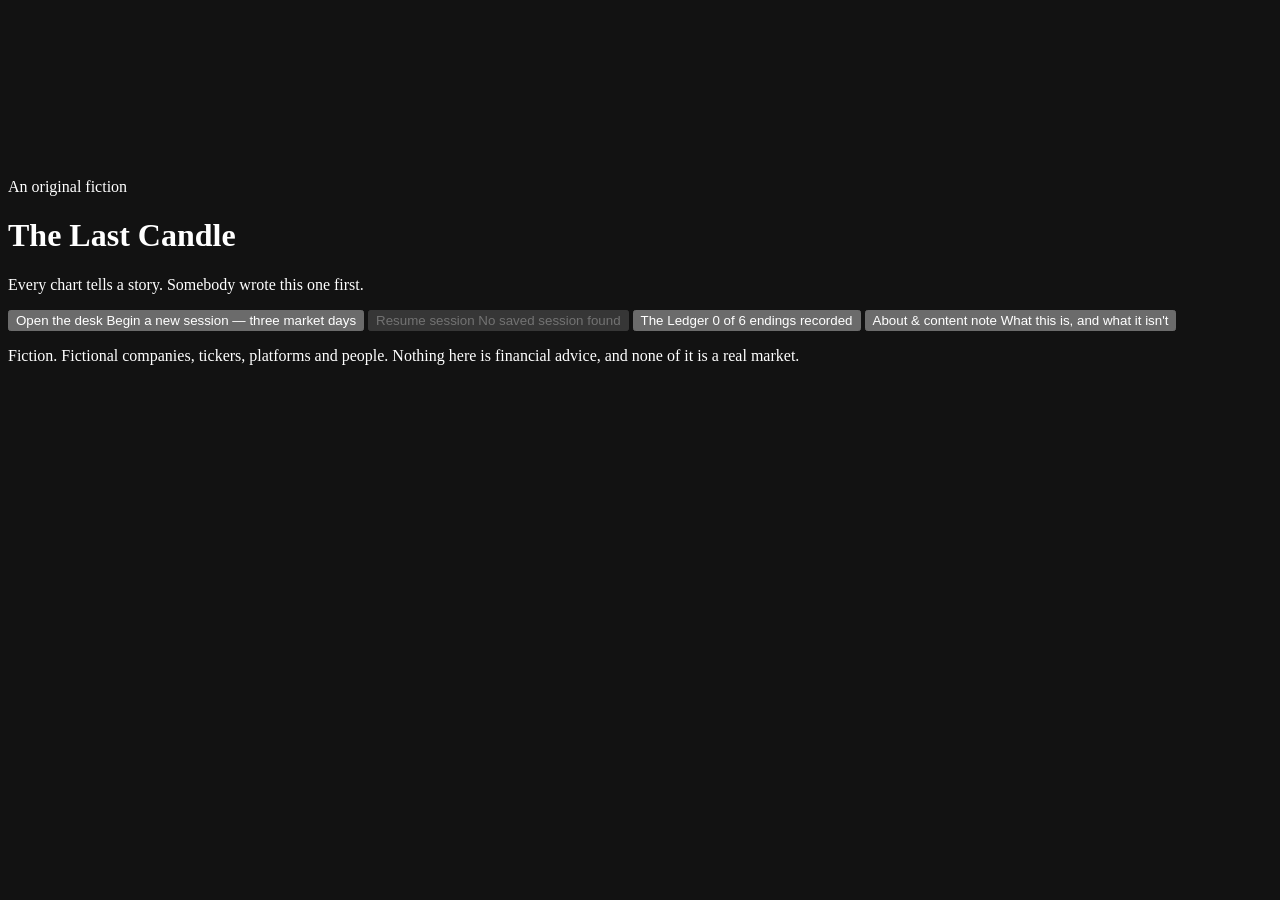
==== index.html @ 8827f348 "Add files via upload" ====
<!DOCTYPE html>
<html lang="en">
<head>
<meta charset="utf-8" />
<meta name="viewport" content="width=device-width, initial-scale=1, viewport-fit=cover" />
<title>The Last Candle — a trading-floor thriller</title>
<meta name="description" content="The Last Candle: a narrative thriller about a retail trader who finds the seams in a coordinated pump. Fiction. Not financial advice." />
<meta name="color-scheme" content="dark" />
<link rel="icon" href="data:image/svg+xml,%3Csvg xmlns='http://www.w3.org/2000/svg' viewBox='0 0 32 32'%3E%3Crect width='32' height='32' rx='7' fill='%230a0e15'/%3E%3Crect x='14' y='6' width='4' height='20' rx='1.5' fill='%23f0a24a'/%3E%3Crect x='11' y='11' width='10' height='10' rx='2' fill='%23ffce8a'/%3E%3C/svg%3E" />
<link rel="preconnect" href="https://fonts.googleapis.com" />
<link rel="preconnect" href="https://fonts.gstatic.com" crossorigin />
<link href="https://fonts.googleapis.com/css2?family=Inter:wght@300;400;500;600;700&family=Instrument+Serif:ital@0;1&family=JetBrains+Mono:wght@400;500;700&display=swap" rel="stylesheet" />
<link rel="stylesheet" href="styles/theme.css" />
<link rel="stylesheet" href="styles/layout.css" />
<link rel="stylesheet" href="styles/components.css" />
<link rel="stylesheet" href="styles/scenes.css" />
</head>
<body>

<canvas id="rain" aria-hidden="true"></canvas>
<div id="cityglow" aria-hidden="true"></div>
<div id="vignette" aria-hidden="true"></div>

<!-- ============================ TITLE ============================ -->
<main id="title-screen" class="screen screen--title is-active">
  <div class="title-inner">
    <p class="title-kicker">An original fiction</p>
    <h1 class="title-logo"><span class="title-logo__the">The</span> Last Candle</h1>
    <p class="title-tag">Every chart tells a story. Somebody wrote this one first.</p>

    <nav class="title-menu" aria-label="Main menu">
      <button class="tbtn tbtn--primary" data-menu="new">
        <span class="tbtn__label">Open the desk</span>
        <span class="tbtn__sub">Begin a new session — three market days</span>
      </button>
      <button class="tbtn" data-menu="continue" disabled>
        <span class="tbtn__label">Resume session</span>
        <span class="tbtn__sub" id="continue-sub">No saved session found</span>
      </button>
      <button class="tbtn" data-menu="endings">
        <span class="tbtn__label">The Ledger</span>
        <span class="tbtn__sub"><span id="endings-count">0</span> of 6 endings recorded</span>
      </button>
      <button class="tbtn" data-menu="about">
        <span class="tbtn__label">About &amp; content note</span>
        <span class="tbtn__sub">What this is, and what it isn't</span>
      </button>
    </nav>

    <p class="title-note">Fiction. Fictional companies, tickers, platforms and people.
      Nothing here is financial advice, and none of it is a real market.</p>
  </div>
</main>

<!-- ============================ GAME ============================ -->
<div id="game-screen" class="screen screen--game" hidden>

  <header class="topbar">
    <button class="iconbtn" id="btn-menu" title="Session menu" aria-label="Session menu">
      <svg viewBox="0 0 24 24" aria-hidden="true"><path d="M4 7h16M4 12h16M4 17h16"/></svg>
    </button>
    <div class="topbar__id">
      <span class="brand">THE LAST CANDLE</span>
      <span class="handle" id="hud-handle">@nightdesk</span>
    </div>

    <div class="clockrail" id="clockrail" aria-label="Market day progress"></div>

    <div class="topbar__right">
      <div class="tapechip" id="tapechip">
        <span class="tapechip__sym">HALX</span>
        <span class="tapechip__px" id="tapechip-px">—</span>
        <span class="tapechip__chg" id="tapechip-chg">—</span>
      </div>
      <button class="iconbtn" id="btn-audio" title="Ambience" aria-label="Toggle ambience" aria-pressed="false">
        <svg viewBox="0 0 24 24" aria-hidden="true"><path d="M4 9v6h4l5 4V5L8 9H4z"/><path d="M17 9c1 1 1 5 0 6" class="wave"/></svg>
      </button>
    </div>
  </header>

  <div class="deck">

    <!-- LEFT: status -->
    <aside class="rail rail--left" id="rail-left">
      <section class="panel panel--acct">
        <h2 class="panel__title">Account</h2>
        <div class="acct">
          <div class="acct__equity">
            <span class="acct__label">Equity</span>
            <span class="acct__value" id="hud-capital">$0</span>
            <span class="acct__delta" id="hud-capital-delta"></span>
          </div>
          <div class="acct__pos" id="hud-position">Flat — no open risk</div>
        </div>
        <div class="meters" id="hud-meters"></div>
      </section>

      <section class="panel panel--people">
        <h2 class="panel__title">The room around you</h2>
        <ul class="people" id="hud-people"></ul>
      </section>

      <section class="panel panel--focus">
        <h2 class="panel__title">Focus</h2>
        <div class="focus" id="hud-focus"></div>
        <p class="focus__hint">Attention is finite. Every look costs one.</p>
      </section>
    </aside>

    <!-- CENTER: scene -->
    <main class="stage" id="stage">
      <div class="stage__scroll" id="stage-scroll">
        <div class="slug" id="scene-slug"></div>
        <article class="prose" id="scene-prose" aria-live="polite"></article>
        <div class="choices" id="scene-choices" role="group" aria-label="Choices"></div>
      </div>
      <div class="stage__fade" aria-hidden="true"></div>
    </main>

    <!-- RIGHT: instruments -->
    <aside class="rail rail--right" id="rail-right">
      <div class="tabs" role="tablist" aria-label="Desk instruments">
        <button class="tab is-active" role="tab" data-tab="tape" aria-selected="true">Tape</button>
        <button class="tab" role="tab" data-tab="room" aria-selected="false">Room<span class="tab__dot" id="room-dot" hidden></span></button>
        <button class="tab" role="tab" data-tab="board" aria-selected="false">Board<span class="tab__dot" id="board-dot" hidden></span></button>
      </div>

      <section class="panel panel--tape tabpane is-active" id="pane-tape" role="tabpanel">
        <div class="tapehead">
          <div>
            <div class="tapehead__sym">HALX <span>Halcyon Exogrid Inc.</span></div>
            <div class="tapehead__meta" id="tape-meta">float 4.1M · sim feed</div>
          </div>
          <div class="tapehead__px">
            <div class="tapehead__last" id="tape-last">—</div>
            <div class="tapehead__chg" id="tape-chg">—</div>
          </div>
        </div>
        <canvas id="chart" height="240"></canvas>
        <div class="tapefoot" id="tape-foot"></div>
      </section>

      <section class="panel panel--room tabpane" id="pane-room" role="tabpanel" hidden>
        <div class="roomhead">
          <span class="roomhead__name">#the-candle-room</span>
          <span class="roomhead__count" id="room-count">— online</span>
        </div>
        <div class="chatlog" id="chatlog"></div>
      </section>

      <section class="panel panel--board tabpane" id="pane-board" role="tabpanel" hidden>
        <div class="boardhead">
          <span>Evidence board</span>
          <span class="boardhead__stat" id="board-stat">0 verified</span>
        </div>
        <div class="boardwrap">
          <svg class="boardlines" id="boardlines" aria-hidden="true"></svg>
          <div class="board" id="board"></div>
        </div>
      </section>
    </aside>
  </div>

  <div class="toasts" id="toasts" aria-live="polite"></div>
</div>

<!-- ============================ ENDING ============================ -->
<div id="ending-screen" class="screen screen--ending" hidden>
  <div class="ending" id="ending-body"></div>
</div>

<!-- ============================ OVERLAY ============================ -->
<div id="overlay" class="overlay" hidden>
  <div class="overlay__sheet" role="dialog" aria-modal="true" aria-labelledby="overlay-title">
    <button class="overlay__close" id="overlay-close" aria-label="Close">&times;</button>
    <h2 id="overlay-title"></h2>
    <div id="overlay-body"></div>
  </div>
</div>

<script src="src/util.js"></script>
<script src="src/audio.js"></script>
<script src="src/rain.js"></script>
<script src="src/characters.js"></script>
<script src="src/evidence.js"></script>
<script src="src/state.js"></script>
<script src="src/chart.js"></script>
<script src="src/room.js"></script>
<script src="src/board.js"></script>
<script src="src/story-day1.js"></script>
<script src="src/story-day2.js"></script>
<script src="src/story-day3.js"></script>
<script src="src/endings.js"></script>
<script src="src/story.js"></script>
<script src="src/ui.js"></script>
<script src="src/game.js"></script>
</body>
</html>
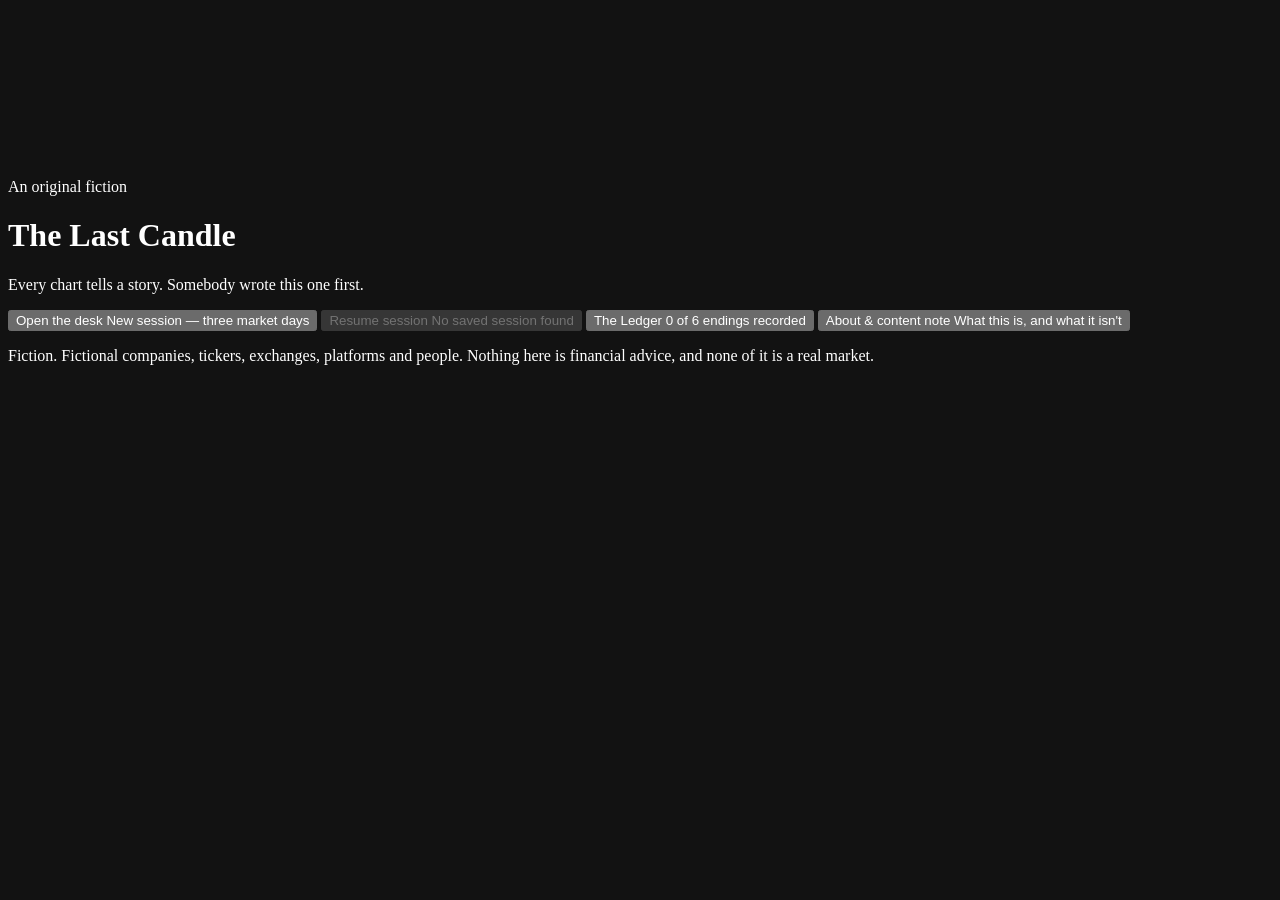
==== commit 795eeeb8: "index.html" ====
--- a/index.html
+++ b/index.html
@@ -3,8 +3,8 @@
 <head>
 <meta charset="utf-8" />
 <meta name="viewport" content="width=device-width, initial-scale=1, viewport-fit=cover" />
-<title>The Last Candle — a trading-floor thriller</title>
-<meta name="description" content="The Last Candle: a narrative thriller about a retail trader who finds the seams in a coordinated pump. Fiction. Not financial advice." />
+<title>The Last Candle</title>
+<meta name="description" content="A narrative thriller about a retail trader who finds the seams in a coordinated pump. Fiction. Not financial advice." />
 <meta name="color-scheme" content="dark" />
 <link rel="icon" href="data:image/svg+xml,%3Csvg xmlns='http://www.w3.org/2000/svg' viewBox='0 0 32 32'%3E%3Crect width='32' height='32' rx='7' fill='%230a0e15'/%3E%3Crect x='14' y='6' width='4' height='20' rx='1.5' fill='%23f0a24a'/%3E%3Crect x='11' y='11' width='10' height='10' rx='2' fill='%23ffce8a'/%3E%3C/svg%3E" />
 <link rel="preconnect" href="https://fonts.googleapis.com" />
@@ -21,17 +21,15 @@
 <div id="cityglow" aria-hidden="true"></div>
 <div id="vignette" aria-hidden="true"></div>
 
-<!-- ============================ TITLE ============================ -->
 <main id="title-screen" class="screen screen--title is-active">
   <div class="title-inner">
     <p class="title-kicker">An original fiction</p>
     <h1 class="title-logo"><span class="title-logo__the">The</span> Last Candle</h1>
     <p class="title-tag">Every chart tells a story. Somebody wrote this one first.</p>
-
     <nav class="title-menu" aria-label="Main menu">
       <button class="tbtn tbtn--primary" data-menu="new">
         <span class="tbtn__label">Open the desk</span>
-        <span class="tbtn__sub">Begin a new session — three market days</span>
+        <span class="tbtn__sub">New session — three market days</span>
       </button>
       <button class="tbtn" data-menu="continue" disabled>
         <span class="tbtn__label">Resume session</span>
@@ -46,32 +44,36 @@
         <span class="tbtn__sub">What this is, and what it isn't</span>
       </button>
     </nav>
-
-    <p class="title-note">Fiction. Fictional companies, tickers, platforms and people.
+    <p class="title-note">Fiction. Fictional companies, tickers, exchanges, platforms and people.
       Nothing here is financial advice, and none of it is a real market.</p>
   </div>
 </main>
 
-<!-- ============================ GAME ============================ -->
 <div id="game-screen" class="screen screen--game" hidden>
-
   <header class="topbar">
-    <button class="iconbtn" id="btn-menu" title="Session menu" aria-label="Session menu">
+    <button class="iconbtn" id="btn-menu" title="Status" aria-label="Show status panel">
       <svg viewBox="0 0 24 24" aria-hidden="true"><path d="M4 7h16M4 12h16M4 17h16"/></svg>
     </button>
     <div class="topbar__id">
       <span class="brand">THE LAST CANDLE</span>
-      <span class="handle" id="hud-handle">@nightdesk</span>
+      <span class="handle">@nightdesk</span>
     </div>
-
     <div class="clockrail" id="clockrail" aria-label="Market day progress"></div>
-
     <div class="topbar__right">
-      <div class="tapechip" id="tapechip">
-        <span class="tapechip__sym">HALX</span>
+      <div class="tapechip">
+        <span class="tapechip__sym">MB:HALX</span>
         <span class="tapechip__px" id="tapechip-px">—</span>
         <span class="tapechip__chg" id="tapechip-chg">—</span>
       </div>
+      <button class="iconbtn" id="btn-inv" title="Inventory (I)" aria-label="Inventory">
+        <svg viewBox="0 0 24 24" aria-hidden="true"><path d="M4 7h16v13H4zM8 7V4h8v3"/></svg>
+      </button>
+      <button class="iconbtn" id="btn-journal" title="The file (J)" aria-label="Journal">
+        <svg viewBox="0 0 24 24" aria-hidden="true"><path d="M5 4h11l3 3v13H5zM9 9h6M9 13h6M9 17h4"/></svg>
+      </button>
+      <button class="iconbtn" id="btn-settings" title="Settings" aria-label="Settings">
+        <svg viewBox="0 0 24 24" aria-hidden="true"><circle cx="12" cy="12" r="3.2"/><path d="M12 3v2.2M12 18.8V21M3 12h2.2M18.8 12H21M5.6 5.6l1.6 1.6M16.8 16.8l1.6 1.6M18.4 5.6l-1.6 1.6M7.2 16.8l-1.6 1.6"/></svg>
+      </button>
       <button class="iconbtn" id="btn-audio" title="Ambience" aria-label="Toggle ambience" aria-pressed="false">
         <svg viewBox="0 0 24 24" aria-hidden="true"><path d="M4 9v6h4l5 4V5L8 9H4z"/><path d="M17 9c1 1 1 5 0 6" class="wave"/></svg>
       </button>
@@ -79,8 +81,6 @@
   </header>
 
   <div class="deck">
-
-    <!-- LEFT: status -->
     <aside class="rail rail--left" id="rail-left">
       <section class="panel panel--acct">
         <h2 class="panel__title">Account</h2>
@@ -95,19 +95,25 @@
         <div class="meters" id="hud-meters"></div>
       </section>
 
-      <section class="panel panel--people">
+      <section class="panel">
+        <h2 class="panel__title">Objective</h2>
+        <p class="objective" id="hud-objective"></p>
+        <h2 class="panel__title" style="margin-top:14px">Focus</h2>
+        <div class="focus" id="hud-focus"></div>
+        <p class="focus__hint">Attention is finite. Every look costs one, and it does not carry over.</p>
+      </section>
+
+      <section class="panel">
+        <h2 class="panel__title">Where you are</h2>
+        <div class="locmap" id="locmap"></div>
+      </section>
+
+      <section class="panel">
         <h2 class="panel__title">The room around you</h2>
         <ul class="people" id="hud-people"></ul>
       </section>
-
-      <section class="panel panel--focus">
-        <h2 class="panel__title">Focus</h2>
-        <div class="focus" id="hud-focus"></div>
-        <p class="focus__hint">Attention is finite. Every look costs one.</p>
-      </section>
     </aside>
 
-    <!-- CENTER: scene -->
     <main class="stage" id="stage">
       <div class="stage__scroll" id="stage-scroll">
         <div class="slug" id="scene-slug"></div>
@@ -117,7 +123,6 @@
       <div class="stage__fade" aria-hidden="true"></div>
     </main>
 
-    <!-- RIGHT: instruments -->
     <aside class="rail rail--right" id="rail-right">
       <div class="tabs" role="tablist" aria-label="Desk instruments">
         <button class="tab is-active" role="tab" data-tab="tape" aria-selected="true">Tape</button>
@@ -128,15 +133,15 @@
       <section class="panel panel--tape tabpane is-active" id="pane-tape" role="tabpanel">
         <div class="tapehead">
           <div>
-            <div class="tapehead__sym">HALX <span>Halcyon Exogrid Inc.</span></div>
-            <div class="tapehead__meta" id="tape-meta">float 4.1M · sim feed</div>
+            <div class="tapehead__sym">MB:HALX <span>Halcyon Exogrid Inc.</span></div>
+            <div class="tapehead__meta">Meridian Board · float 4.1M · simulated</div>
           </div>
           <div class="tapehead__px">
             <div class="tapehead__last" id="tape-last">—</div>
             <div class="tapehead__chg" id="tape-chg">—</div>
           </div>
         </div>
-        <canvas id="chart" height="240"></canvas>
+        <canvas id="chart" height="232"></canvas>
         <div class="tapefoot" id="tape-foot"></div>
       </section>
 
@@ -164,12 +169,10 @@
   <div class="toasts" id="toasts" aria-live="polite"></div>
 </div>
 
-<!-- ============================ ENDING ============================ -->
 <div id="ending-screen" class="screen screen--ending" hidden>
   <div class="ending" id="ending-body"></div>
 </div>
 
-<!-- ============================ OVERLAY ============================ -->
 <div id="overlay" class="overlay" hidden>
   <div class="overlay__sheet" role="dialog" aria-modal="true" aria-labelledby="overlay-title">
     <button class="overlay__close" id="overlay-close" aria-label="Close">&times;</button>
@@ -178,21 +181,27 @@
   </div>
 </div>
 
-<script src="src/util.js"></script>
-<script src="src/audio.js"></script>
-<script src="src/rain.js"></script>
-<script src="src/characters.js"></script>
-<script src="src/evidence.js"></script>
-<script src="src/state.js"></script>
-<script src="src/chart.js"></script>
-<script src="src/room.js"></script>
-<script src="src/board.js"></script>
-<script src="src/story-day1.js"></script>
-<script src="src/story-day2.js"></script>
-<script src="src/story-day3.js"></script>
-<script src="src/endings.js"></script>
-<script src="src/story.js"></script>
-<script src="src/ui.js"></script>
+<script src="src/engine/util.js"></script>
+<script src="src/data/cast.js"></script>
+<script src="src/data/evidence.js"></script>
+<script src="src/data/items.js"></script>
+<script src="src/data/locations.js"></script>
+<script src="src/engine/state.js"></script>
+<script src="src/data/tape.js"></script>
+<script src="src/engine/rules.js"></script>
+<script src="src/data/roomfeed.js"></script>
+<script src="src/data/story-day1.js"></script>
+<script src="src/data/story-verify.js"></script>
+<script src="src/data/story-day2.js"></script>
+<script src="src/data/story-day3.js"></script>
+<script src="src/data/endings.js"></script>
+<script src="src/ui/audio.js"></script>
+<script src="src/ui/rain.js"></script>
+<script src="src/ui/chart.js"></script>
+<script src="src/ui/room.js"></script>
+<script src="src/ui/board.js"></script>
+<script src="src/ui/ui.js"></script>
+<script src="src/ui/panels.js"></script>
 <script src="src/game.js"></script>
 </body>
 </html>
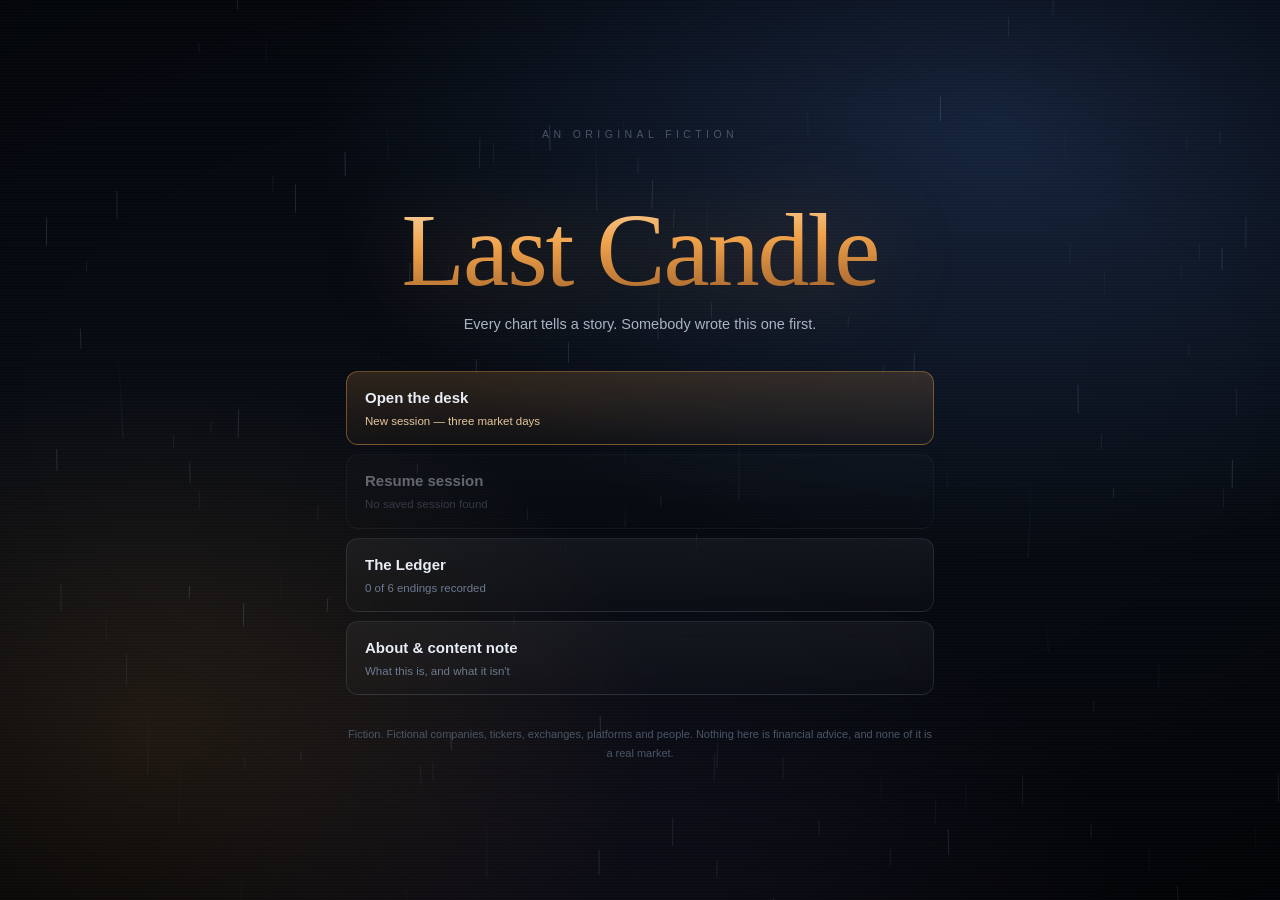
==== commit c8bea338: "dist" ====
--- a/index.html
+++ b/index.html
@@ -10,13 +10,679 @@
 <link rel="preconnect" href="https://fonts.googleapis.com" />
 <link rel="preconnect" href="https://fonts.gstatic.com" crossorigin />
 <link href="https://fonts.googleapis.com/css2?family=Inter:wght@300;400;500;600;700&family=Instrument+Serif:ital@0;1&family=JetBrains+Mono:wght@400;500;700&display=swap" rel="stylesheet" />
-<link rel="stylesheet" href="styles/theme.css" />
-<link rel="stylesheet" href="styles/layout.css" />
-<link rel="stylesheet" href="styles/components.css" />
-<link rel="stylesheet" href="styles/scenes.css" />
+<style>
+/* styles/theme.css */
+/* ============================================================
+   THE LAST CANDLE — theme tokens, reset, atmosphere
+   ============================================================ */
+
+:root{
+  /* surfaces: a room lit only by monitors */
+  --ink-000:#04060a;
+  --ink-050:#070b12;
+  --ink-100:#0b1119;
+  --ink-200:#101822;
+  --ink-300:#16202c;
+  --line:rgba(150,180,220,.14);
+  --line-soft:rgba(150,180,220,.08);
+
+  /* type */
+  --text:#e7ecf5;
+  --text-2:#a8b4c7;
+  --text-3:#6c7a90;
+  --text-4:#4a5666;
+
+  /* signal */
+  --ember:#f0a24a;         /* the candle */
+  --ember-hot:#ffce8a;
+  --bid:#3ddc97;
+  --ask:#ff5a6a;
+  --data:#6fd3ff;
+  --violet:#a98bff;
+  --warn:#ffd166;
+
+  --glass:rgba(255,255,255,.035);
+  --glass-2:rgba(255,255,255,.055);
+  --shadow-lg:0 30px 80px -30px rgba(0,0,0,.9), 0 2px 0 rgba(255,255,255,.03) inset;
+  --shadow-sm:0 10px 30px -18px rgba(0,0,0,.9);
+
+  --r-sm:8px; --r-md:12px; --r-lg:18px; --r-xl:26px;
+
+  --sans:"Inter",-apple-system,BlinkMacSystemFont,"Segoe UI",Roboto,Helvetica,Arial,sans-serif;
+  --serif:"Instrument Serif",Georgia,"Times New Roman",serif;
+  --mono:"JetBrains Mono",ui-monospace,SFMono-Regular,Menlo,Consolas,monospace;
+
+  --rail-l:300px;
+  --rail-r:376px;
+  --top-h:56px;
+}
+
+*,*::before,*::after{box-sizing:border-box}
+html,body{height:100%}
+body{
+  margin:0;
+  /* the ground is painted on the body itself so the page never borrows the host's */
+  background:
+    radial-gradient(1100px 700px at 78% 14%, rgba(58,96,160,.22), transparent 62%),
+    radial-gradient(760px 560px at 12% 82%, rgba(240,162,74,.10), transparent 66%),
+    var(--ink-000);
+  color:var(--text);
+  font-family:var(--sans);
+  font-size:15px;
+  line-height:1.6;
+  -webkit-font-smoothing:antialiased;
+  text-rendering:optimizeLegibility;
+  overflow:hidden;
+}
+h1,h2,h3,h4{margin:0;font-weight:600;letter-spacing:-.01em}
+p{margin:0 0 1em}
+button{font:inherit;color:inherit;background:none;border:0;cursor:pointer}
+ul{margin:0;padding:0;list-style:none}
+svg{fill:none;stroke:currentColor;stroke-width:1.7;stroke-linecap:round;stroke-linejoin:round}
+::selection{background:rgba(240,162,74,.3)}
+
+/* --- ambience layers ------------------------------------------------ */
+#rain{position:fixed;inset:0;width:100%;height:100%;z-index:0;opacity:.55;pointer-events:none}
+#cityglow{
+  position:fixed;inset:0;z-index:-1;pointer-events:none;
+  background:
+    radial-gradient(1100px 700px at 78% 14%, rgba(58,96,160,.30), transparent 62%),
+    radial-gradient(760px 560px at 12% 82%, rgba(240,162,74,.13), transparent 66%),
+    radial-gradient(900px 900px at 50% 120%, rgba(169,139,255,.10), transparent 60%),
+    linear-gradient(180deg,#05080e 0%, #070b12 45%, #04060a 100%);
+}
+#vignette{
+  position:fixed;inset:0;z-index:1;pointer-events:none;
+  background:
+    radial-gradient(120% 90% at 50% 45%, transparent 40%, rgba(0,0,0,.62) 100%),
+    repeating-linear-gradient(0deg, rgba(255,255,255,.014) 0 1px, transparent 1px 3px);
+  mix-blend-mode:normal;
+}
+body.is-tense #cityglow{background:
+    radial-gradient(1100px 700px at 78% 14%, rgba(160,58,74,.26), transparent 62%),
+    radial-gradient(760px 560px at 12% 82%, rgba(240,162,74,.16), transparent 66%),
+    linear-gradient(180deg,#0a0609 0%, #0b0810 45%, #04060a 100%);}
+#cityglow{transition:background 2.4s ease}
+
+/* --- scaffolding ---------------------------------------------------- */
+.screen{position:fixed;inset:0;z-index:2;display:none}
+.screen.is-active{display:block}
+.screen--game.is-active{display:grid;grid-template-rows:var(--top-h) 1fr}
+
+/* --- scrollbars ----------------------------------------------------- */
+*{scrollbar-width:thin;scrollbar-color:rgba(150,180,220,.22) transparent}
+*::-webkit-scrollbar{width:9px;height:9px}
+*::-webkit-scrollbar-thumb{background:rgba(150,180,220,.20);border-radius:99px;border:2px solid transparent;background-clip:content-box}
+*::-webkit-scrollbar-thumb:hover{background:rgba(150,180,220,.34);background-clip:content-box}
+*::-webkit-scrollbar-track{background:transparent}
+
+/* --- utility -------------------------------------------------------- */
+.mono{font-family:var(--mono);font-variant-numeric:tabular-nums}
+.up{color:var(--bid)} .down{color:var(--ask)} .em{color:var(--ember)}
+.visually-hidden{position:absolute;width:1px;height:1px;overflow:hidden;clip:rect(0 0 0 0);white-space:nowrap}
+
+@media (prefers-reduced-motion: reduce){
+  *,*::before,*::after{animation-duration:.001ms !important;animation-iteration-count:1 !important;transition-duration:.001ms !important}
+  #rain{opacity:.25}
+}
+
+/* styles/layout.css */
+/* ============================================================
+   Layout — the desk: two rails and a stage
+   ============================================================ */
+
+.topbar{
+  position:relative;z-index:5;
+  display:flex;align-items:center;gap:16px;
+  height:var(--top-h);padding:0 14px;
+  background:linear-gradient(180deg, rgba(10,15,22,.92), rgba(8,12,18,.72));
+  border-bottom:1px solid var(--line);
+  backdrop-filter:blur(18px) saturate(1.2);
+  -webkit-backdrop-filter:blur(18px) saturate(1.2);
+}
+.topbar__id{display:flex;flex-direction:column;line-height:1.15;min-width:0}
+.brand{font-size:10.5px;letter-spacing:.22em;color:var(--text-3);font-weight:600}
+.handle{font-family:var(--mono);font-size:12px;color:var(--ember)}
+.topbar__right{margin-left:auto;display:flex;align-items:center;gap:10px}
+
+.deck{
+  position:relative;z-index:2;
+  display:grid;
+  grid-template-columns:var(--rail-l) minmax(0,1fr) var(--rail-r);
+  gap:14px;padding:14px;
+  min-height:0;overflow:hidden;
+}
+.rail{display:flex;flex-direction:column;gap:12px;min-height:0;overflow-y:auto;overflow-x:hidden;padding-right:2px}
+.rail--right{overflow:hidden}
+
+.stage{position:relative;min-height:0;display:flex;flex-direction:column}
+.stage__scroll{
+  flex:1;min-height:0;overflow-y:auto;
+  padding:34px clamp(18px,4vw,64px) 90px;
+  scroll-behavior:smooth;
+}
+.stage__fade{
+  position:absolute;left:0;right:0;bottom:0;height:90px;pointer-events:none;
+  background:linear-gradient(180deg,transparent,rgba(4,6,10,.85));
+}
+
+/* right rail internals fill height */
+.panel--tape,.panel--room,.panel--board{min-height:0}
+.panel--room{flex:1;display:flex;flex-direction:column}
+.panel--board{flex:1;display:flex;flex-direction:column}
+.tabpane.is-active{display:flex;flex-direction:column;flex:1;min-height:0}
+.tabpane{display:none}
+
+/* ---------- responsive ---------- */
+@media (max-width:1420px){ :root{--rail-l:266px;--rail-r:340px} }
+
+@media (max-width:1180px){
+  .deck{grid-template-columns:minmax(0,1fr) var(--rail-r)}
+  .rail--left{
+    position:fixed;left:0;top:var(--top-h);bottom:0;width:290px;z-index:20;
+    background:rgba(7,11,18,.96);backdrop-filter:blur(20px);
+    padding:14px;border-right:1px solid var(--line);
+    transform:translateX(-101%);transition:transform .32s cubic-bezier(.2,.8,.2,1);
+  }
+  body.left-open .rail--left{transform:none;box-shadow:var(--shadow-lg)}
+}
+
+@media (max-width:880px){
+  body{font-size:14.5px}
+  .deck{grid-template-columns:minmax(0,1fr);grid-template-rows:minmax(0,1fr) auto;padding:10px;gap:10px}
+  .rail--right{
+    max-height:44vh;
+  }
+  .stage__scroll{padding:22px 16px 70px}
+  .clockrail{display:none}
+}
+@media (max-width:560px){
+  :root{--top-h:52px}
+  .topbar{gap:10px;padding:0 10px}
+  .tapechip__sym{display:none}
+}
+
+/* styles/components.css */
+/* ============================================================
+   Components
+   ============================================================ */
+
+.panel{
+  position:relative;
+  background:linear-gradient(180deg, rgba(255,255,255,.045), rgba(255,255,255,.018));
+  border:1px solid var(--line);border-radius:var(--r-lg);
+  padding:14px;box-shadow:var(--shadow-sm);
+  backdrop-filter:blur(14px) saturate(1.15);
+  -webkit-backdrop-filter:blur(14px) saturate(1.15);
+}
+.panel::before{
+  content:"";position:absolute;inset:0;border-radius:inherit;pointer-events:none;
+  background:linear-gradient(180deg,rgba(255,255,255,.07),transparent 40%);
+  mix-blend-mode:overlay;
+}
+.panel__title{
+  font-size:10px;letter-spacing:.2em;text-transform:uppercase;
+  color:var(--text-3);font-weight:600;margin-bottom:10px;
+}
+
+/* ---------- icon buttons ---------- */
+.iconbtn{
+  width:34px;height:34px;display:grid;place-items:center;border-radius:10px;
+  color:var(--text-2);border:1px solid transparent;transition:.18s;
+}
+.iconbtn svg{width:19px;height:19px}
+.iconbtn:hover{background:var(--glass-2);color:var(--text);border-color:var(--line)}
+.iconbtn[aria-pressed="false"] .wave{opacity:.25}
+#btn-menu{display:none}
+@media (max-width:1180px){ #btn-menu{display:grid} }
+
+/* ---------- clock rail ---------- */
+.clockrail{display:flex;align-items:center;gap:2px;margin:0 auto}
+.crseg{
+  display:flex;align-items:center;gap:7px;padding:5px 11px;border-radius:99px;
+  font-size:10.5px;letter-spacing:.13em;text-transform:uppercase;color:var(--text-4);
+  border:1px solid transparent;white-space:nowrap;transition:.3s;
+}
+.crseg__dot{width:5px;height:5px;border-radius:99px;background:currentColor;opacity:.5}
+.crseg.is-done{color:var(--text-3)}
+.crseg.is-now{
+  color:var(--ember-hot);border-color:rgba(240,162,74,.36);
+  background:radial-gradient(120% 200% at 50% 120%, rgba(240,162,74,.20), transparent 70%);
+  box-shadow:0 0 22px -6px rgba(240,162,74,.5);
+}
+.crseg.is-now .crseg__dot{opacity:1;animation:pulse 2.2s ease-in-out infinite}
+@keyframes pulse{0%,100%{opacity:1;transform:scale(1)}50%{opacity:.35;transform:scale(.7)}}
+.crday{font-family:var(--mono);font-size:10px;color:var(--text-3);margin-right:10px;letter-spacing:.1em}
+
+/* ---------- tape chip ---------- */
+.tapechip{
+  display:flex;align-items:baseline;gap:8px;padding:6px 12px;border-radius:99px;
+  border:1px solid var(--line);background:rgba(0,0,0,.32);font-family:var(--mono);font-size:12px;
+}
+.tapechip__sym{color:var(--text-3);letter-spacing:.08em}
+.tapechip__px{color:var(--text);font-weight:500}
+.tapechip__chg{font-size:11px}
+
+/* ---------- account ---------- */
+.acct__equity{display:flex;align-items:baseline;gap:8px;flex-wrap:wrap}
+.acct__label{font-size:10px;letter-spacing:.16em;text-transform:uppercase;color:var(--text-4)}
+.acct__value{font-family:var(--mono);font-size:25px;font-weight:500;letter-spacing:-.02em;width:100%;line-height:1.15}
+.acct__delta{font-family:var(--mono);font-size:11.5px}
+.acct__pos{
+  margin-top:8px;padding:7px 10px;border-radius:var(--r-sm);
+  background:rgba(0,0,0,.28);border:1px solid var(--line-soft);
+  font-family:var(--mono);font-size:11px;color:var(--text-2);
+}
+.acct__pos.is-hot{border-color:rgba(255,90,106,.35);color:#ffb3ba;background:rgba(255,90,106,.07)}
+
+/* ---------- meters ---------- */
+.meters{margin-top:14px;display:flex;flex-direction:column;gap:11px}
+.meter__head{display:flex;justify-content:space-between;align-items:baseline;margin-bottom:5px}
+.meter__name{font-size:11.5px;color:var(--text-2);letter-spacing:.02em}
+.meter__val{font-family:var(--mono);font-size:11px;color:var(--text-3)}
+.meter__track{height:5px;border-radius:99px;background:rgba(255,255,255,.07);overflow:hidden;position:relative}
+.meter__fill{height:100%;border-radius:99px;transition:width .7s cubic-bezier(.2,.8,.2,1), background .4s}
+.meter__fill--integrity{background:linear-gradient(90deg,#2f9e73,var(--bid))}
+.meter__fill--cred{background:linear-gradient(90deg,#3f7fbf,var(--data))}
+.meter__fill--stress{background:linear-gradient(90deg,#c46a3a,var(--ask))}
+.meter.is-low .meter__fill{background:linear-gradient(90deg,#7a2530,var(--ask))}
+.meter__note{font-size:10.5px;color:var(--text-4);margin-top:3px}
+.meter.flash{animation:flashrow .9s ease}
+@keyframes flashrow{0%{background:rgba(240,162,74,.16)}100%{background:transparent}}
+
+/* ---------- people ---------- */
+.people{display:flex;flex-direction:column;gap:9px}
+.person{display:flex;gap:10px;align-items:center}
+.avatar{
+  width:34px;height:34px;flex:0 0 34px;border-radius:11px;display:grid;place-items:center;
+  font-family:var(--mono);font-size:12px;font-weight:700;letter-spacing:.02em;
+  border:1px solid rgba(255,255,255,.14);color:#0a0e15;position:relative;overflow:hidden;
+}
+.avatar::after{content:"";position:absolute;inset:0;background:linear-gradient(150deg,rgba(255,255,255,.4),transparent 60%)}
+.person__body{flex:1;min-width:0}
+.person__name{font-size:12.5px;font-weight:500;display:flex;justify-content:space-between;gap:6px}
+.person__role{font-size:10.5px;color:var(--text-4);white-space:nowrap;overflow:hidden;text-overflow:ellipsis}
+.person__track{height:3px;border-radius:99px;background:rgba(255,255,255,.07);margin-top:5px;overflow:hidden}
+.person__fill{height:100%;border-radius:99px;transition:width .7s cubic-bezier(.2,.8,.2,1)}
+.person__tag{font-family:var(--mono);font-size:9.5px;color:var(--text-4)}
+
+/* ---------- focus pips ---------- */
+.focus{display:flex;gap:7px;align-items:center;flex-wrap:wrap}
+.pip{
+  width:26px;height:34px;border-radius:6px;position:relative;
+  background:rgba(255,255,255,.05);border:1px solid var(--line-soft);
+  transition:.3s;
+}
+.pip.is-lit{
+  background:linear-gradient(180deg,rgba(240,162,74,.85),rgba(240,162,74,.25));
+  border-color:rgba(240,162,74,.5);
+  box-shadow:0 0 20px -4px rgba(240,162,74,.8), inset 0 -6px 10px -6px rgba(255,206,138,.9);
+}
+.pip.is-lit::after{
+  content:"";position:absolute;left:50%;top:-7px;width:5px;height:9px;border-radius:50% 50% 40% 40%;
+  transform:translateX(-50%);background:radial-gradient(circle at 50% 70%,#fff2d0,#f0a24a 60%,transparent 72%);
+  animation:flicker 2.6s ease-in-out infinite;
+}
+@keyframes flicker{0%,100%{opacity:.95;transform:translateX(-50%) scaleY(1)}45%{opacity:.7;transform:translateX(-50%) scaleY(.82)}70%{opacity:1;transform:translateX(-50%) scaleY(1.1)}}
+.focus__hint{font-size:10.5px;color:var(--text-4);margin:9px 0 0}
+
+/* ---------- tabs ---------- */
+.tabs{display:flex;gap:4px;padding:4px;border-radius:99px;border:1px solid var(--line);background:rgba(0,0,0,.3)}
+.tab{
+  flex:1;padding:7px 8px;border-radius:99px;font-size:11.5px;letter-spacing:.09em;
+  text-transform:uppercase;color:var(--text-3);font-weight:500;transition:.2s;position:relative;
+}
+.tab:hover{color:var(--text)}
+.tab.is-active{background:var(--glass-2);color:var(--text);box-shadow:0 1px 0 rgba(255,255,255,.06) inset}
+.tab__dot{
+  position:absolute;top:5px;right:9px;width:6px;height:6px;border-radius:99px;background:var(--ember);
+  box-shadow:0 0 10px var(--ember);animation:pulse 1.8s infinite;
+}
+
+/* ---------- tape ---------- */
+.tapehead{display:flex;justify-content:space-between;align-items:flex-start;gap:10px;margin-bottom:8px}
+.tapehead__sym{font-family:var(--mono);font-size:13px;letter-spacing:.06em}
+.tapehead__sym span{color:var(--text-4);font-family:var(--sans);letter-spacing:0;font-size:11px}
+.tapehead__meta{font-size:10.5px;color:var(--text-4);margin-top:2px}
+.tapehead__px{text-align:right}
+.tapehead__last{font-family:var(--mono);font-size:19px}
+.tapehead__chg{font-family:var(--mono);font-size:11.5px}
+#chart{width:100%;height:240px;display:block;border-radius:var(--r-md);background:rgba(0,0,0,.26);border:1px solid var(--line-soft)}
+.tapefoot{margin-top:9px;font-size:11px;color:var(--text-3);line-height:1.5;min-height:34px}
+.tapefoot b{color:var(--text-2);font-weight:500}
+
+/* ---------- room / chat ---------- */
+.roomhead{display:flex;justify-content:space-between;align-items:baseline;margin-bottom:8px}
+.roomhead__name{font-family:var(--mono);font-size:12px;color:var(--text-2)}
+.roomhead__count{font-size:10.5px;color:var(--text-4)}
+.chatlog{flex:1;min-height:0;overflow-y:auto;display:flex;flex-direction:column;gap:9px;padding-right:4px}
+.msg{display:flex;gap:8px;animation:msgin .34s cubic-bezier(.2,.8,.2,1)}
+@keyframes msgin{from{opacity:0;transform:translateY(7px)}to{opacity:1;transform:none}}
+.msg__av{width:24px;height:24px;flex:0 0 24px;border-radius:8px;display:grid;place-items:center;font-family:var(--mono);font-size:9.5px;font-weight:700;color:#0a0e15}
+.msg__body{min-width:0;flex:1}
+.msg__who{font-size:11px;font-weight:600;display:flex;gap:6px;align-items:baseline}
+.msg__time{font-family:var(--mono);font-size:9.5px;color:var(--text-4);font-weight:400}
+.msg__txt{font-size:12.5px;color:var(--text-2);line-height:1.5;word-wrap:break-word;overflow-wrap:anywhere}
+.msg--mod .msg__who{color:var(--ember)}
+.msg--sys{justify-content:center}
+.msg--sys .msg__txt{font-size:10.5px;color:var(--text-4);text-align:center;font-family:var(--mono);letter-spacing:.05em}
+.msg--dm{border-left:2px solid var(--violet);padding-left:8px;margin-left:2px}
+.msg--anon .msg__av{background:#1b2230;color:var(--violet);border:1px solid rgba(169,139,255,.4)}
+.msg--anon .msg__who{color:var(--violet);font-family:var(--mono);letter-spacing:.06em}
+
+/* ---------- evidence board ---------- */
+.boardhead{display:flex;justify-content:space-between;align-items:baseline;font-size:10px;letter-spacing:.2em;text-transform:uppercase;color:var(--text-3);margin-bottom:10px}
+.boardhead__stat{font-family:var(--mono);letter-spacing:.06em;color:var(--ember)}
+.boardwrap{position:relative;flex:1;min-height:0;overflow-y:auto;padding:4px}
+.boardlines{position:absolute;inset:0;width:100%;height:100%;pointer-events:none;z-index:0;overflow:visible}
+.boardlines line{stroke:rgba(255,90,106,.34);stroke-width:1.2;stroke-dasharray:3 4}
+.board{position:relative;z-index:1;display:flex;flex-direction:column;gap:9px}
+.ecard{
+  position:relative;padding:10px 11px;border-radius:var(--r-md);
+  background:linear-gradient(180deg,rgba(255,255,255,.06),rgba(255,255,255,.02));
+  border:1px solid var(--line);cursor:default;
+  animation:pinin .4s cubic-bezier(.2,.9,.3,1.2);
+}
+@keyframes pinin{from{opacity:0;transform:translateY(10px) rotate(-1.4deg) scale(.96)}to{opacity:1;transform:none}}
+.ecard__pin{position:absolute;top:-4px;left:12px;width:8px;height:8px;border-radius:99px;background:var(--ask);box-shadow:0 0 10px rgba(255,90,106,.7)}
+.ecard__code{font-family:var(--mono);font-size:9.5px;color:var(--text-4);letter-spacing:.1em}
+.ecard__name{font-size:12.5px;font-weight:600;margin:2px 0 3px}
+.ecard__desc{font-size:11px;color:var(--text-3);line-height:1.45}
+.ecard__foot{display:flex;justify-content:space-between;align-items:center;margin-top:7px;gap:8px}
+.ecard__status{font-family:var(--mono);font-size:9.5px;letter-spacing:.1em;text-transform:uppercase;padding:2px 7px;border-radius:99px;border:1px solid currentColor}
+.st-held{color:var(--warn)}
+.st-verified{color:var(--bid)}
+.st-debunked{color:var(--ask);text-decoration:line-through}
+.ecard.is-verified{border-color:rgba(61,220,151,.34);background:linear-gradient(180deg,rgba(61,220,151,.09),rgba(255,255,255,.02))}
+.ecard.is-verified .ecard__pin{background:var(--bid);box-shadow:0 0 10px rgba(61,220,151,.7)}
+.ecard.is-debunked{opacity:.55;filter:grayscale(.5)}
+.board__empty{font-size:11.5px;color:var(--text-4);line-height:1.6;padding:14px 4px}
+
+/* ---------- toasts ---------- */
+.toasts{position:fixed;right:18px;bottom:18px;z-index:40;display:flex;flex-direction:column;gap:8px;align-items:flex-end;pointer-events:none}
+.toast{
+  padding:9px 14px;border-radius:99px;font-size:12px;
+  background:rgba(12,18,26,.94);border:1px solid var(--line);
+  box-shadow:var(--shadow-lg);backdrop-filter:blur(10px);
+  animation:toastin .34s cubic-bezier(.2,.8,.2,1);max-width:min(380px,80vw);
+}
+.toast b{font-weight:600}
+.toast--good{border-color:rgba(61,220,151,.4);color:#b8f0d6}
+.toast--bad{border-color:rgba(255,90,106,.4);color:#ffc3c8}
+.toast--info{border-color:rgba(111,211,255,.35);color:#c6e9ff}
+.toast--ember{border-color:rgba(240,162,74,.45);color:#ffdcae}
+@keyframes toastin{from{opacity:0;transform:translateX(24px)}to{opacity:1;transform:none}}
+.toast.is-out{opacity:0;transform:translateX(24px);transition:.4s}
+
+/* ---------- objective ---------- */
+.objective{font-size:12.5px;color:var(--text-2);line-height:1.55;margin:0}
+
+/* ---------- location map ---------- */
+.locmap{display:flex;flex-direction:column;gap:4px}
+.loc{
+  display:flex;align-items:center;gap:9px;padding:8px 10px;border-radius:var(--r-sm);
+  border:1px solid transparent;font-size:12.5px;color:var(--text-2);transition:.18s;text-align:left;width:100%;
+}
+.loc:hover:not(:disabled){background:var(--glass-2);color:var(--text);border-color:var(--line)}
+.loc__dot{width:8px;height:8px;border-radius:99px;border:1.5px solid;flex:0 0 8px}
+.loc__name{flex:1;white-space:nowrap;overflow:hidden;text-overflow:ellipsis}
+.loc__lock{font-size:10px;opacity:.5}
+.loc.is-here{background:rgba(240,162,74,.12);border-color:rgba(240,162,74,.34);color:var(--ember-hot);cursor:default}
+.loc.is-locked{opacity:.4;cursor:not-allowed}
+
+/* ---------- ori gets a colour of his own ---------- */
+.msg--ori .msg__who{color:#8fa3bd}
+.msg--ori .msg__txt{color:#c3cfe0}
+
+/* ---------- settings ---------- */
+.setrow{display:flex;gap:8px;flex-wrap:wrap;margin:10px 0 4px}
+.setbtn{
+  padding:8px 14px;border-radius:99px;border:1px solid var(--line);font-size:12.5px;
+  background:rgba(255,255,255,.04);color:var(--text-2);transition:.18s;text-transform:capitalize;
+}
+.setbtn:hover{border-color:rgba(240,162,74,.45);color:var(--text)}
+.setbtn.is-on{background:rgba(240,162,74,.18);border-color:rgba(240,162,74,.5);color:var(--ember-hot)}
+
+/* styles/scenes.css */
+/* ============================================================
+   Title, stage prose, choices, endings, overlay
+   ============================================================ */
+
+/* ---------------- title ---------------- */
+.screen--title{display:none;place-items:center;overflow-y:auto}
+.screen--title.is-active{display:grid}
+.title-inner{max-width:640px;padding:52px 26px;text-align:center;animation:titlein 1.4s cubic-bezier(.2,.8,.2,1)}
+@keyframes titlein{from{opacity:0;transform:translateY(18px)}to{opacity:1;transform:none}}
+.title-kicker{font-size:10.5px;letter-spacing:.42em;text-transform:uppercase;color:var(--text-4);margin-bottom:16px}
+.title-logo{
+  font-family:var(--serif);font-weight:400;font-size:clamp(52px,11vw,104px);line-height:.92;
+  letter-spacing:-.02em;margin-bottom:14px;
+  background:linear-gradient(178deg,#fff6e6 8%,#f0a24a 58%,#8a4f22 108%);
+  -webkit-background-clip:text;background-clip:text;color:transparent;
+  filter:drop-shadow(0 0 44px rgba(240,162,74,.30));
+}
+.title-logo__the{display:block;font-size:.36em;letter-spacing:.34em;font-style:italic;opacity:.75;margin-bottom:.24em}
+.title-tag{font-size:14.5px;color:var(--text-2);max-width:26em;margin:0 auto 34px;line-height:1.7}
+.title-menu{display:flex;flex-direction:column;gap:9px;text-align:left}
+.tbtn{
+  padding:14px 18px;border-radius:var(--r-md);border:1px solid var(--line);
+  background:linear-gradient(180deg,rgba(255,255,255,.05),rgba(255,255,255,.015));
+  transition:.22s cubic-bezier(.2,.8,.2,1);display:flex;flex-direction:column;gap:2px;
+  backdrop-filter:blur(10px);
+}
+.tbtn:hover:not(:disabled){transform:translateY(-2px);border-color:rgba(240,162,74,.42);box-shadow:0 16px 40px -22px rgba(240,162,74,.9)}
+.tbtn:disabled{opacity:.4;cursor:not-allowed}
+.tbtn__label{font-size:15px;font-weight:600}
+.tbtn__sub{font-size:11.5px;color:var(--text-3)}
+.tbtn--primary{border-color:rgba(240,162,74,.4);background:linear-gradient(180deg,rgba(240,162,74,.17),rgba(240,162,74,.04))}
+.tbtn--primary .tbtn__sub{color:#e6c79b}
+.title-note{margin-top:30px;font-size:11px;color:var(--text-4);line-height:1.7}
+
+/* ---------------- stage prose ---------------- */
+.slug{
+  display:flex;align-items:center;gap:12px;flex-wrap:wrap;
+  font-family:var(--mono);font-size:10.5px;letter-spacing:.2em;text-transform:uppercase;
+  color:var(--text-4);margin-bottom:22px;
+}
+.slug__rule{flex:1;height:1px;background:linear-gradient(90deg,var(--line),transparent);min-width:24px}
+.slug__clock{color:var(--ember)}
+
+.prose{max-width:70ch;margin:0 auto;font-size:16.5px;line-height:1.78;color:var(--text)}
+.prose p{margin:0 0 1.05em;color:var(--text-2)}
+.prose p.lede{font-family:var(--serif);font-size:22px;line-height:1.5;color:var(--text);margin-bottom:1em}
+.prose em{color:var(--text);font-style:italic}
+.prose .beat{
+  margin:1.4em 0;padding-left:16px;border-left:2px solid rgba(240,162,74,.4);
+  color:var(--text-2);font-style:italic;
+}
+.line{
+  display:grid;grid-template-columns:auto 1fr;gap:12px;align-items:start;
+  margin:0 0 1.1em;
+}
+.line__av{
+  width:32px;height:32px;border-radius:10px;display:grid;place-items:center;
+  font-family:var(--mono);font-size:11px;font-weight:700;color:#0a0e15;margin-top:3px;
+  position:relative;overflow:hidden;border:1px solid rgba(255,255,255,.14);
+}
+.line__av::after{content:"";position:absolute;inset:0;background:linear-gradient(150deg,rgba(255,255,255,.35),transparent 60%)}
+.line__who{font-size:11px;letter-spacing:.14em;text-transform:uppercase;color:var(--text-3);margin-bottom:1px}
+.line__txt{color:var(--text);font-size:16.5px}
+.line--anon .line__who{color:var(--violet)}
+.line--anon .line__txt{font-family:var(--mono);font-size:14.5px;color:#d9d0ff;line-height:1.65}
+.line--you .line__who{color:var(--ember)}
+
+.sysbox{
+  margin:1.4em 0;padding:13px 15px;border-radius:var(--r-md);
+  border:1px solid var(--line);background:rgba(0,0,0,.3);
+  font-family:var(--mono);font-size:12.5px;line-height:1.65;color:var(--data);
+}
+.sysbox b{color:var(--text);font-weight:500}
+.sysbox--doc{color:var(--text-2);border-left:3px solid var(--data)}
+.sysbox--alert{color:#ffc3c8;border-color:rgba(255,90,106,.35);background:rgba(255,90,106,.06)}
+
+.prose .fadein{animation:fadeline .55s ease both}
+@keyframes fadeline{from{opacity:0;transform:translateY(9px)}to{opacity:1;transform:none}}
+
+/* ---------------- choices ---------------- */
+.choices{max-width:70ch;margin:34px auto 0;display:flex;flex-direction:column;gap:10px}
+.choices__head{
+  font-family:var(--mono);font-size:10px;letter-spacing:.24em;text-transform:uppercase;
+  color:var(--text-4);margin-bottom:2px;display:flex;align-items:center;gap:10px;
+}
+.choices__head::after{content:"";flex:1;height:1px;background:linear-gradient(90deg,var(--line),transparent)}
+.choice{
+  position:relative;display:block;width:100%;text-align:left;
+  padding:14px 16px 14px 20px;border-radius:var(--r-md);
+  border:1px solid var(--line);
+  background:linear-gradient(180deg,rgba(255,255,255,.045),rgba(255,255,255,.012));
+  transition:.2s cubic-bezier(.2,.8,.2,1);
+}
+.choice::before{
+  content:"";position:absolute;left:0;top:12px;bottom:12px;width:2px;border-radius:99px;
+  background:var(--text-4);transition:.2s;
+}
+.choice:hover:not(:disabled){transform:translateX(3px);border-color:rgba(255,255,255,.22);background:linear-gradient(180deg,rgba(255,255,255,.08),rgba(255,255,255,.02))}
+.choice:hover:not(:disabled)::before{top:6px;bottom:6px}
+.choice:focus-visible{outline:2px solid var(--ember);outline-offset:2px}
+.choice__label{font-size:15px;font-weight:500;line-height:1.45}
+.choice__detail{font-size:12px;color:var(--text-3);margin-top:3px;line-height:1.55}
+.choice__meta{display:flex;gap:8px;align-items:center;margin-top:8px;flex-wrap:wrap}
+.chip{
+  font-family:var(--mono);font-size:9.5px;letter-spacing:.1em;text-transform:uppercase;
+  padding:2px 8px;border-radius:99px;border:1px solid var(--line);color:var(--text-3);
+}
+.chip--cost{color:var(--ember);border-color:rgba(240,162,74,.34)}
+.chip--risk{color:var(--ask);border-color:rgba(255,90,106,.3)}
+.chip--safe{color:var(--bid);border-color:rgba(61,220,151,.3)}
+.chip--evi{color:var(--data);border-color:rgba(111,211,255,.3)}
+.chip--rel{color:var(--violet);border-color:rgba(169,139,255,.3)}
+.choice--risk::before{background:var(--ask)}
+.choice--safe::before{background:var(--bid)}
+.choice--evidence::before{background:var(--data)}
+.choice--social::before{background:var(--violet)}
+.choice--ember::before{background:var(--ember)}
+.choice--advance{background:linear-gradient(180deg,rgba(240,162,74,.14),rgba(240,162,74,.03));border-color:rgba(240,162,74,.3)}
+.choice--advance::before{background:var(--ember)}
+.choice:disabled{opacity:.42;cursor:not-allowed}
+.choice.is-locked .choice__detail{color:var(--ask)}
+.choice.is-used{display:none}
+
+/* ---------------- ending ---------------- */
+.screen--ending{overflow-y:auto;background:radial-gradient(120% 90% at 50% 0%,rgba(240,162,74,.10),transparent 55%),rgba(3,5,9,.96);backdrop-filter:blur(6px)}
+.screen--ending.is-active{display:block}
+.ending{max-width:760px;margin:0 auto;padding:74px 26px 90px;animation:endin 1.5s cubic-bezier(.2,.8,.2,1)}
+@keyframes endin{from{opacity:0;transform:translateY(26px)}to{opacity:1;transform:none}}
+.ending__kicker{font-family:var(--mono);font-size:10.5px;letter-spacing:.34em;text-transform:uppercase;color:var(--text-4);margin-bottom:14px}
+.ending__title{font-family:var(--serif);font-size:clamp(40px,8vw,68px);line-height:1;margin-bottom:8px;letter-spacing:-.015em}
+.ending__sub{font-size:14px;color:var(--text-3);margin-bottom:34px;font-style:italic}
+.ending__body{font-size:16.5px;line-height:1.8;color:var(--text-2);max-width:64ch}
+.ending__body p{margin-bottom:1.1em}
+.ending__body p:first-child::first-letter{
+  font-family:var(--serif);font-size:3.4em;float:left;line-height:.82;padding:.06em .1em 0 0;color:var(--ember);
+}
+.ending--clean .ending__title{color:#bff0d8}
+.ending--viral .ending__title{color:#ffd7a3}
+.ending--profit .ending__title{color:#f5e08c}
+.ending--fail .ending__title{color:#ffadb5}
+.ending--survive .ending__title{color:#bcd6f5}
+.ending--secret .ending__title{color:#d9c9ff}
+
+.ledger{margin:38px 0;border:1px solid var(--line);border-radius:var(--r-lg);overflow:hidden;background:rgba(0,0,0,.3)}
+.ledger__head{padding:11px 16px;font-family:var(--mono);font-size:10px;letter-spacing:.22em;text-transform:uppercase;color:var(--text-3);border-bottom:1px solid var(--line);background:rgba(255,255,255,.03)}
+.ledger__row{display:flex;justify-content:space-between;gap:14px;padding:10px 16px;border-bottom:1px solid var(--line-soft);font-size:13px}
+.ledger__row:last-child{border-bottom:0}
+.ledger__k{color:var(--text-3)}
+.ledger__v{font-family:var(--mono);color:var(--text);text-align:right}
+.ledger__note{padding:12px 16px;font-size:12px;color:var(--text-4);line-height:1.6;border-top:1px solid var(--line)}
+
+.epilogue{margin:30px 0 0;padding:18px 20px;border-radius:var(--r-lg);border:1px solid var(--line);background:rgba(255,255,255,.03)}
+.epilogue h3{font-size:11px;letter-spacing:.2em;text-transform:uppercase;color:var(--text-3);margin-bottom:9px}
+.epilogue p{font-size:13.5px;color:var(--text-2);line-height:1.7;margin-bottom:.7em}
+.epilogue p:last-child{margin-bottom:0}
+.ending__actions{display:flex;gap:10px;margin-top:34px;flex-wrap:wrap}
+.ebtn{padding:12px 22px;border-radius:99px;border:1px solid var(--line);font-size:13.5px;font-weight:500;transition:.2s;background:rgba(255,255,255,.04)}
+.ebtn:hover{transform:translateY(-2px);border-color:rgba(240,162,74,.45)}
+.ebtn--primary{background:linear-gradient(180deg,rgba(240,162,74,.9),rgba(214,131,48,.9));color:#160c02;border-color:transparent;font-weight:600}
+
+/* ---------------- overlay ---------------- */
+.overlay{position:fixed;inset:0;z-index:60;background:rgba(3,5,9,.78);backdrop-filter:blur(10px);display:grid;place-items:center;padding:22px;animation:fadeline .3s ease}
+.overlay[hidden]{display:none}
+.overlay__sheet{
+  position:relative;max-width:600px;width:100%;max-height:84vh;overflow-y:auto;
+  padding:30px 32px;border-radius:var(--r-xl);border:1px solid var(--line);
+  background:linear-gradient(180deg,rgba(20,28,40,.98),rgba(10,15,22,.98));box-shadow:var(--shadow-lg);
+}
+.overlay__sheet h2{font-family:var(--serif);font-size:31px;margin-bottom:16px;font-weight:400}
+.overlay__sheet h3{font-size:11px;letter-spacing:.2em;text-transform:uppercase;color:var(--ember);margin:22px 0 8px}
+.overlay__sheet p{font-size:13.5px;color:var(--text-2);line-height:1.7}
+.overlay__sheet ul{list-style:none;display:flex;flex-direction:column;gap:7px;margin:0 0 1em}
+.overlay__sheet li{font-size:13px;color:var(--text-2);padding-left:16px;position:relative;line-height:1.6}
+.overlay__sheet li::before{content:"";position:absolute;left:0;top:.62em;width:5px;height:5px;border-radius:99px;background:var(--ember);opacity:.7}
+.overlay__close{position:absolute;top:14px;right:16px;font-size:26px;color:var(--text-3);line-height:1;width:32px;height:32px;border-radius:99px}
+.overlay__close:hover{color:var(--text);background:var(--glass-2)}
+.menugrid{display:flex;flex-direction:column;gap:8px;margin-top:8px}
+.menugrid .tbtn{padding:12px 16px}
+
+.egallery{display:flex;flex-direction:column;gap:9px}
+.ecell{padding:13px 15px;border-radius:var(--r-md);border:1px solid var(--line);background:rgba(255,255,255,.03)}
+.ecell__t{font-family:var(--serif);font-size:19px;margin-bottom:3px}
+.ecell__d{font-size:12px;color:var(--text-3);line-height:1.55}
+.ecell.is-locked{opacity:.42}
+.ecell.is-locked .ecell__t{font-family:var(--mono);font-size:14px;letter-spacing:.2em;color:var(--text-4)}
+
+/* ---------------- hinge treatment ---------------- */
+body.is-hinge .rail,
+body.is-hinge .topbar .tapechip,
+body.is-hinge .clockrail{opacity:.32;filter:saturate(.4);transition:.8s}
+body.is-hinge .stage{background:radial-gradient(120% 80% at 50% 0%,rgba(240,162,74,.07),transparent 60%)}
+body.is-hinge #rain{opacity:.22}
+
+.hingemark{margin-bottom:26px;padding-bottom:18px;border-bottom:1px solid rgba(240,162,74,.24)}
+.hingemark__label{
+  font-family:var(--mono);font-size:10px;letter-spacing:.3em;text-transform:uppercase;
+  color:var(--ember);margin-bottom:10px;
+  animation:hingepulse 3.4s ease-in-out infinite;
+}
+@keyframes hingepulse{0%,100%{opacity:1}50%{opacity:.45}}
+.hingemark__title{font-family:var(--serif);font-size:clamp(30px,5vw,44px);line-height:1.05;font-weight:400;letter-spacing:-.015em}
+
+.ending__hint{margin-top:22px;font-size:12.5px;color:var(--text-4);font-style:italic}
+
+/* ============================================================
+   Responsive corrections — this file loads last on purpose.
+   Rules here must beat equal-specificity base rules in
+   components.css, which loads after layout.css.
+   ============================================================ */
+
+/* the game screen is a grid whose implicit column would otherwise size to
+   max-content, letting the deck blow past a narrow viewport */
+.screen--game.is-active{grid-template-columns:minmax(0,1fr);overflow:hidden}
+.deck{min-width:0;max-width:100%}
+.rail,.stage,.panel{min-width:0}
+
+@media (max-width:880px){
+  .clockrail{display:none}
+  .deck{grid-template-columns:minmax(0,1fr);grid-template-rows:minmax(0,1fr) minmax(0,44vh)}
+  .rail--right{max-height:44vh;min-height:0}
+  .chatlog,.boardwrap{max-height:32vh}
+  #chart{height:180px}
+  .prose{font-size:15.5px}
+  .prose p.lede{font-size:19px}
+  .choices{margin-top:24px}
+}
+@media (max-width:560px){
+  .topbar__id{display:none}
+  .topbar{gap:8px}
+  .topbar__right{gap:6px}
+  .stage__scroll{padding:18px 14px 64px}
+  #chart{height:150px}
+  .iconbtn{width:30px;height:30px}
+  .iconbtn svg{width:17px;height:17px}
+}
+
+</style>
 </head>
 <body>
-
 <canvas id="rain" aria-hidden="true"></canvas>
 <div id="cityglow" aria-hidden="true"></div>
 <div id="vignette" aria-hidden="true"></div>
@@ -180,28 +846,3778 @@
     <div id="overlay-body"></div>
   </div>
 </div>
-
-<script src="src/engine/util.js"></script>
-<script src="src/data/cast.js"></script>
-<script src="src/data/evidence.js"></script>
-<script src="src/data/items.js"></script>
-<script src="src/data/locations.js"></script>
-<script src="src/engine/state.js"></script>
-<script src="src/data/tape.js"></script>
-<script src="src/engine/rules.js"></script>
-<script src="src/data/roomfeed.js"></script>
-<script src="src/data/story-day1.js"></script>
-<script src="src/data/story-verify.js"></script>
-<script src="src/data/story-day2.js"></script>
-<script src="src/data/story-day3.js"></script>
-<script src="src/data/endings.js"></script>
-<script src="src/ui/audio.js"></script>
-<script src="src/ui/rain.js"></script>
-<script src="src/ui/chart.js"></script>
-<script src="src/ui/room.js"></script>
-<script src="src/ui/board.js"></script>
-<script src="src/ui/ui.js"></script>
-<script src="src/ui/panels.js"></script>
-<script src="src/game.js"></script>
+<script>
+/* src/engine/util.js */
+/* ============================================================
+   THE LAST CANDLE — utilities
+   Namespace: window.LC
+   ============================================================ */
+window.LC = window.LC || {};
+
+(function (LC) {
+  'use strict';
+
+  /* ---------- dom ---------- */
+  const $ = (sel, root) => (root || document).querySelector(sel);
+  const $$ = (sel, root) => Array.from((root || document).querySelectorAll(sel));
+
+  function el(tag, attrs, children) {
+    const node = document.createElement(tag);
+    if (attrs) {
+      for (const k in attrs) {
+        const v = attrs[k];
+        if (v == null || v === false) continue;
+        if (k === 'class') node.className = v;
+        else if (k === 'html') node.innerHTML = v;
+        else if (k === 'text') node.textContent = v;
+        else if (k === 'style' && typeof v === 'object') Object.assign(node.style, v);
+        else if (k.slice(0, 2) === 'on' && typeof v === 'function') node.addEventListener(k.slice(2), v);
+        else if (v === true) node.setAttribute(k, '');
+        else node.setAttribute(k, v);
+      }
+    }
+    (Array.isArray(children) ? children : children == null ? [] : [children])
+      .forEach((c) => { if (c != null && c !== false) node.append(c.nodeType ? c : document.createTextNode(c)); });
+    return node;
+  }
+
+  const clamp = (n, lo, hi) => Math.max(lo, Math.min(hi, n));
+  const lerp = (a, b, t) => a + (b - a) * t;
+
+  /* ---------- deterministic pseudo-random ---------- */
+  function seeded(seed) {
+    let s = 0;
+    const str = String(seed);
+    for (let i = 0; i < str.length; i++) s = (s * 31 + str.charCodeAt(i)) >>> 0;
+    s = s || 1;
+    return function rand() {
+      s ^= s << 13; s >>>= 0;
+      s ^= s >> 17;
+      s ^= s << 5; s >>>= 0;
+      return s / 4294967296;
+    };
+  }
+
+  /* ---------- formatting ---------- */
+  function money(n, opts) {
+    const o = opts || {};
+    const sign = n < 0 ? '-' : (o.sign && n > 0 ? '+' : '');
+    const abs = Math.abs(Math.round(n));
+    return sign + '$' + abs.toLocaleString('en-US');
+  }
+  const px = (n) => '$' + n.toFixed(2);
+  const pct = (n) => (n >= 0 ? '+' : '') + n.toFixed(1) + '%';
+
+  /* ---------- misc ---------- */
+  const sleep = (ms) => new Promise((r) => setTimeout(r, ms));
+  const reduceMotion = () => window.matchMedia('(prefers-reduced-motion: reduce)').matches;
+
+  function initials(name) {
+    return name.split(/[\s._-]+/).filter(Boolean).slice(0, 2).map((w) => w[0].toUpperCase()).join('');
+  }
+
+  /* deterministic pastel-ish avatar colour from a string */
+  function hueOf(str) {
+    let h = 0;
+    for (let i = 0; i < str.length; i++) h = (h * 33 + str.charCodeAt(i)) % 360;
+    return h;
+  }
+  function avatarStyle(seed, color) {
+    if (color) return { background: `linear-gradient(150deg, ${color}, ${color}aa)` };
+    const h = hueOf(seed);
+    return { background: `linear-gradient(150deg, hsl(${h} 62% 66%), hsl(${(h + 40) % 360} 58% 48%))` };
+  }
+
+  /* localStorage that never throws (private mode, file://, quota) */
+  const store = {
+    get(key, fallback) {
+      try {
+        const raw = localStorage.getItem(key);
+        return raw == null ? fallback : JSON.parse(raw);
+      } catch (e) { return fallback; }
+    },
+    set(key, value) {
+      try { localStorage.setItem(key, JSON.stringify(value)); return true; }
+      catch (e) { return false; }
+    },
+    del(key) { try { localStorage.removeItem(key); } catch (e) {} }
+  };
+
+  LC.util = { $, $$, el, clamp, lerp, seeded, money, px, pct, sleep, reduceMotion, initials, hueOf, avatarStyle, store };
+})(window.LC);
+
+;
+/* src/data/cast.js */
+/* ============================================================
+   Cast — four people who can save you or sink you, one reporter
+   who can print you, and one stranger you will not stop thinking
+   about. All fictional.
+   ============================================================ */
+(function (LC) {
+  'use strict';
+
+  LC.CAST = {
+    nadia: {
+      id: 'nadia', name: 'Nadia Sarkis', short: 'Nadia', handle: '@sarkis_sized',
+      role: 'Risk-first trader', color: '#3ddc97', start: 62,
+      blurb: 'Ex-risk desk. Trades small, journals everything, has never once told you a stock was going to the moon.',
+      labels: [[0,'Cut off'],[20,'Guarded'],[40,'Straight with you'],[65,'In your corner'],[85,'Would vouch for you']]
+    },
+    dorian: {
+      id: 'dorian', name: 'Dorian Vale', short: 'Dorian', handle: '@valecandles',
+      role: 'Mentor · The Candle Room', color: '#f0a24a', start: 54,
+      blurb: 'Built the room you learned in. Charismatic, generous with his time, allergic to specifics.',
+      labels: [[0,'Enemy'],[20,'Cooling'],[40,'Student'],[65,'Favourite'],[85,'Inner circle']]
+    },
+    sable: {
+      id: 'sable', name: 'Sable Reyes', short: 'Sable', handle: '@sablecharts',
+      role: 'Creator · 91k on Loft', color: '#a98bff', start: 48,
+      blurb: 'Good on camera, honest by instinct, four months behind on rent. The gap between those is where people get bought.',
+      labels: [[0,'Gone'],[20,'Wary'],[40,'Friendly'],[65,'Trusts you'],[85,'Will testify']]
+    },
+    candlewick: {
+      id: 'candlewick', name: 'CANDLEWICK', short: 'CANDLEWICK', handle: 'burner · unverified',
+      role: 'Anonymous source', color: '#6f7fb0', start: 30,
+      blurb: 'Knows things no outsider should. Wants something you have not identified yet.',
+      labels: [[0,'Gone dark'],[20,'Testing you'],[40,'Feeding you'],[65,'Candid'],[85,'Unmasked']]
+    },
+    marisol: {
+      id: 'marisol', name: 'Marisol Trang', short: 'Marisol', handle: 'The Ledger Review',
+      role: 'Reporter', color: '#6fd3ff', start: 0, minor: true,
+      blurb: 'Will not print a word of it without two sources and a document with a header on it.',
+      labels: [[0,'Has not called'],[20,'Circling'],[40,'Listening'],[65,'Working it'],[85,'Ready to run it']]
+    }
+  };
+
+  LC.CAST_ORDER = ['nadia', 'dorian', 'sable', 'candlewick'];
+  LC.CAST_ALL = ['nadia', 'dorian', 'sable', 'candlewick', 'marisol'];
+
+  LC.VOICES = {
+    you:    { name: 'You',  color: '#e7ecf5' },
+    room:   { name: 'The Candle Room', color: '#f0a24a' },
+    system: { name: 'Tessera Markets', color: '#6fd3ff' },
+    ori:    { name: 'Ori',  color: '#8fa3bd' }
+  };
+
+  LC.relLabel = function (id, value) {
+    const t = (LC.CAST[id] && LC.CAST[id].labels) || [];
+    let out = '—';
+    for (let i = 0; i < t.length; i++) if (value >= t[i][0]) out = t[i][1];
+    return out;
+  };
+
+  LC.speaker = function (id) {
+    return LC.CAST[id] || LC.VOICES[id] || { name: id, color: '#8b96ab' };
+  };
+})(window.LC);
+
+;
+/* src/data/evidence.js */
+/* ============================================================
+   Evidence — everything you can hold, and what it costs to be sure.
+   status: 'unknown' | 'held' | 'verified' | 'debunked'
+   Verification rules are DECLARATIVE so tools/validate.js can prove
+   every item has a satisfiable path to 'verified'.
+   ============================================================ */
+(function (LC) {
+  'use strict';
+
+  LC.EVIDENCE = {
+    E01: {
+      code: 'E-01', weight: 2, links: ['E03', 'E04'],
+      name: 'The 47-minute gap',
+      desc: 'The amended share registration hit the public archive 47 minutes before the press release went out.',
+      detail: 'Two documents, one afternoon. The filing timestamps 15:41. The wire story timestamps 16:28. In between, the tape shows steady accumulation in identical blocks.',
+      verify: {
+        cost: 1, label: 'Pull the archive retrieval log',
+        rules: [
+          { when: { flag: ['archiveLog'] }, result: 'verified', msg: 'Archive log matches to the second. The gap is real and it is on the record.' },
+          { when: { rel: { nadia: 58 } }, result: 'verified', msg: 'Nadia pulls the retrieval log in nine minutes flat. "Forty-seven-oh-five. Write it down."' },
+          { otherwise: true, result: 'held', msg: 'Two screenshots are not a record. You need the archive retrieval log itself.' }
+        ]
+      }
+    },
+
+    E02: {
+      code: 'E-02', weight: 2, links: ['E04'],
+      name: 'The Bellwether agreement',
+      desc: 'A six-thousand-dollar "awareness content" contract with an investor-relations shop. No disclosure clause anywhere in it.',
+      detail: 'Bellwether Investor Relations LLC. Two pages. Three videos, one live session, "organic tone". Payment on publication, not on performance — the only reason it is technically legal, and the reason it is disgusting.',
+      verify: {
+        cost: 1, label: 'Ask Sable for the signed copy',
+        rules: [
+          { when: { flag: ['sableBurned'] }, result: 'held', msg: 'She read what you said about her. She is not sending you anything, ever.' },
+          { when: { rel: { sable: 58 } }, result: 'verified', msg: 'Signed copy, both counterparties, wire confirmation, the talking-points sheet. She sent all of it without being asked twice.' },
+          { otherwise: true, result: 'held', msg: 'She will not hand a signed contract to someone she is not sure of.' }
+        ]
+      }
+    },
+
+    E03: {
+      code: 'E-03', weight: 3, links: ['E01', 'E04'],
+      name: 'Fills before the call',
+      desc: "Dorian's own screenshots show fills at prices that printed before he posted the alert to the room.",
+      detail: 'He posted the entry at 09:41. The block he screenshotted filled at a price the tape only touched between 09:33 and 09:36. He is bragging with a receipt that indicts him.',
+      verify: {
+        cost: 2, label: 'Match it against the raw time-and-sales',
+        rules: [
+          { when: { flag: ['tapeExport'] }, result: 'verified', msg: 'Time and sales confirms it. That price did not exist when he told the room to buy.' },
+          { otherwise: true, result: 'held', msg: 'A screenshot proves nothing without the raw time-and-sales beside it.' }
+        ]
+      }
+    },
+
+    E04: {
+      code: 'E-04', weight: 3, links: ['E01', 'E03', 'E06'], tags: ['forgeable'],
+      name: 'The tier ledger',
+      desc: 'A spreadsheet of Candle Room members sorted into tiers, with dollar figures beside the top rows.',
+      detail: 'Forty-one names. Three tiers. A column labelled ALLOC. If it is real it is the whole thing in one file. If it is fake it is the perfect gift for someone who wants a man destroyed — or a trap for whoever publishes it first.',
+      verify: {
+        cost: 2, label: 'Cross-check the ledger against the filings and the tape',
+        rules: [
+          { when: { verified: ['E01', 'E03'] }, result: 'verified', msg: 'Three ALLOC rows line up to the minute with fills you already proved. This file is real.' },
+          { when: { flag: ['pushedLedgerBlind'] }, result: 'debunked', msg: 'The metadata is eight days old and authored on a machine that did not exist eight days ago. Somebody built this for you.' },
+          { otherwise: true, result: 'held', msg: 'You cannot check a ledger against nothing. Prove the gap and the fills first, or you are holding a spreadsheet.' }
+        ]
+      }
+    },
+
+    E05: {
+      code: 'E-05', weight: 2, links: ['E07'],
+      name: 'The lockup calendar',
+      desc: 'Insider lockup on the placement shares expires this week. The date is public. Almost nobody reads it.',
+      detail: 'Restricted shares become sellable at the close of the third session. The float roughly triples. Every candle before that is drawn on a floor with an expiry date printed on it.',
+      verify: {
+        cost: 1, label: 'Read the placement prospectus properly',
+        rules: [
+          { otherwise: true, result: 'verified', msg: 'Page 41, in the language nobody reads. The floor disappears at Thursday\'s close.' }
+        ]
+      }
+    },
+
+    E06: {
+      code: 'E-06', weight: 2, links: ['E04'],
+      name: 'Who CANDLEWICK is',
+      desc: 'A trail of small mistakes — a reused handle, a timezone, a phrase only one person uses — pointing at a name.',
+      detail: 'Elias Marek. Co-founded the room with Dorian, left eighteen months ago with no announcement. Currently positioned for exactly the thing he is warning you about.',
+      verify: {
+        cost: 1, label: 'Put the name to him and watch what he does',
+        rules: [
+          { when: { rel: { candlewick: 52 } }, result: 'verified', msg: 'He does not deny it. He asks how long you have known — which is its own confirmation.' },
+          { when: { flag: ['marisolHelp'] }, result: 'verified', msg: 'Marisol runs the handle through eight years of archives and comes back with one name and a date.' },
+          { otherwise: true, result: 'held', msg: 'He goes quiet for six hours, then sends a single question mark.' }
+        ]
+      }
+    },
+
+    E07: {
+      code: 'E-07', weight: 3, links: ['E05'], tags: ['hot'],
+      name: 'The 16:15 draft',
+      desc: 'A press release that has not been released yet, scheduled for after the close on the final day.',
+      detail: 'Embargoed, unpublished, and in your inbox. Holding it makes you a witness. Trading on it makes you the thing you have spent three days chasing.',
+      verify: {
+        cost: 2, label: 'Confirm it is genuine without touching a trade',
+        rules: [
+          { when: { verified: ['E01'], rel: { candlewick: 40 } }, result: 'verified', msg: 'Same distribution service, same account number as the last one. It is genuine, and it is not yours to use.' },
+          { otherwise: true, result: 'held', msg: 'Unsigned, unheaded, unverifiable. Right now it is a rumour with formatting.' }
+        ]
+      }
+    },
+
+    E08: {
+      code: 'E-08', weight: 0, links: [], tags: ['counter'],
+      name: 'Your own book',
+      desc: 'Your trade log. Every fill you took in this name, timestamped and permanent.',
+      detail: 'If you take this story to anyone, this file goes with it. It either says you watched, or it says you joined in.',
+      verify: { cost: 0, label: null, rules: [{ otherwise: true, result: 'verified', msg: 'It verifies itself. That is the problem.' }] }
+    }
+  };
+
+  LC.EVIDENCE_ORDER = ['E01','E02','E03','E04','E05','E06','E07','E08'];
+  LC.hasTag = (id, tag) => ((LC.EVIDENCE[id].tags || []).indexOf(tag) >= 0);
+
+  LC.verifiedCount = (s) =>
+    LC.EVIDENCE_ORDER.filter((id) => s.evidence[id] === 'verified' && !LC.hasTag(id, 'counter')).length;
+  LC.evidenceWeight = (s) =>
+    LC.EVIDENCE_ORDER.reduce((n, id) => n + (s.evidence[id] === 'verified' ? LC.EVIDENCE[id].weight : 0), 0);
+  LC.heldCount = (s) =>
+    LC.EVIDENCE_ORDER.filter((id) => s.evidence[id] === 'held').length;
+})(window.LC);
+
+;
+/* src/data/items.js */
+/* ============================================================
+   Items — keys and tools. Each is a flag with a face on it, so
+   there is exactly one source of truth for what you are carrying.
+   ============================================================ */
+(function (LC) {
+  'use strict';
+
+  LC.ITEMS = {
+    archiveLog: {
+      name: 'Archive retrieval log', kind: 'document',
+      desc: 'Forty pages of monospace proving when a document became public.',
+      use: 'Verifies E-01.'
+    },
+    tapeExport: {
+      name: 'Time-and-sales export', kind: 'document',
+      desc: 'Raw prints from the Marketscope trial. Every trade, every millisecond.',
+      use: 'Verifies E-03 — and E-03 is what makes the ledger checkable.'
+    },
+    riskSheet: {
+      name: "Nadia's carbon risk sheet", kind: 'tool',
+      desc: 'Handwritten, photographed, one line per rule. She gave you the copy under the carbon.',
+      use: '+1 Focus every session, permanently. Discipline is an item.'
+    },
+    recorder: {
+      name: 'Phone recorder', kind: 'tool',
+      desc: 'One tap, no light, no sound.',
+      use: 'Lets you record a conversation. Consider what that makes you.'
+    },
+    tier3: {
+      name: 'Tier 3 invite code', kind: 'key',
+      desc: 'Eight characters and a rule you agreed to before you read it.',
+      use: 'Opens the room behind the room.'
+    },
+    marisolCard: {
+      name: "Marisol Trang's card", kind: 'key',
+      desc: 'A phone number, an outlet, and a standard you may not be able to meet.',
+      use: 'Opens the newsroom.'
+    },
+    metaDump: {
+      name: 'Burner metadata', kind: 'document',
+      desc: 'Headers, timezones, and one reused handle from eight years ago.',
+      use: 'Points at who CANDLEWICK really is.'
+    },
+    draft1615: {
+      name: 'The 16:15 draft', kind: 'hot',
+      desc: 'A press release that has not happened yet.',
+      use: 'Evidence if you hold it. A felony if you trade it.'
+    }
+  };
+
+  LC.ITEM_ORDER = ['riskSheet','archiveLog','tapeExport','metaDump','recorder','tier3','marisolCard','draft1615'];
+  LC.heldItems = (s) => LC.ITEM_ORDER.filter((k) => !!s.flags[k]);
+})(window.LC);
+
+;
+/* src/data/locations.js */
+/* ============================================================
+   Six places. Travel is free; acting is not.
+   ============================================================ */
+(function (LC) {
+  'use strict';
+
+  LC.LOCATIONS = {
+    desk: {
+      id: 'desk', name: 'The Desk', sub: 'your apartment · three monitors',
+      tint: '#6fd3ff', open: true,
+      line: 'Rain on the glass in the same three channels. The chair has a shape now, and the shape is yours.'
+    },
+    room: {
+      id: 'room', name: 'The Candle Room', sub: 'private · members only',
+      tint: '#f0a24a', open: true,
+      line: 'Nine thousand people who all learned the same vocabulary from the same man.'
+    },
+    tier3: {
+      id: 'tier3', name: 'Tier 3', sub: 'the room behind the room',
+      tint: '#ff5a6a', req: { flag: ['tier3'] },
+      lockHint: 'Dorian decides who sees this.',
+      line: 'Forty names. One pinned rule: what is said here is said nowhere else.'
+    },
+    diner: {
+      id: 'diner', name: "Kettleman's", sub: 'all night · corner booth',
+      tint: '#3ddc97', req: { flag: ['dinerOpen'] },
+      lockHint: 'Nadia has not asked you out yet.',
+      line: 'Vinyl, bad coffee, and the only person in this story who will tell you no.'
+    },
+    studio: {
+      id: 'studio', name: "Sable's studio", sub: 'rented · half packed',
+      tint: '#a98bff', req: { flag: ['studioOpen'] },
+      lockHint: 'She has to let you in first.',
+      line: 'A ring light, two boxes taped shut, and a letter on the counter she has not opened.'
+    },
+    newsroom: {
+      id: 'newsroom', name: 'The Ledger Review', sub: 'ninth floor · after six',
+      tint: '#c9d6e8', req: { flag: ['newsroomOpen'] },
+      lockHint: 'Nobody has called you yet.',
+      line: 'Four desks still lit and a whiteboard that says WHAT DO WE ACTUALLY HAVE.'
+    }
+  };
+
+  LC.LOC_ORDER = ['desk', 'room', 'tier3', 'diner', 'studio', 'newsroom'];
+
+  LC.locOpen = function (id, s) {
+    const L = LC.LOCATIONS[id];
+    if (!L) return false;
+    if (L.open) return true;
+    return LC.meets(L.req, s).ok;
+  };
+})(window.LC);
+
+;
+/* src/engine/state.js */
+/* ============================================================
+   State — the account, the meters, the day clock, the save file
+   ============================================================ */
+(function (LC) {
+  'use strict';
+  const U = LC.util;
+
+  const SAVE_KEY = 'lastcandle.save.v2';
+  const LEDGER_KEY = 'lastcandle.ledger.v2';
+  const PREF_KEY = 'lastcandle.prefs.v2';
+  const START_CAPITAL = 28400;
+
+  /* ---------------- the market day ---------------- */
+  LC.PHASES = [
+    { id:'d1_premarket', day:1, key:'premarket', name:'Pre-market',         clock:'07:12', focus:3 },
+    { id:'d1_open',      day:1, key:'open',      name:'Opening volatility', clock:'09:30', focus:2 },
+    { id:'d1_midday',    day:1, key:'midday',    name:'Midday',             clock:'12:05', focus:4 },
+    { id:'d1_power',     day:1, key:'power',     name:'Power hour',         clock:'15:04', focus:3 },
+    { id:'d1_after',     day:1, key:'after',     name:'After-hours',        clock:'16:22', focus:3 },
+    { id:'d2_premarket', day:2, key:'premarket', name:'Pre-market',         clock:'06:58', focus:3 },
+    { id:'d2_open',      day:2, key:'open',      name:'Opening volatility', clock:'09:30', focus:2 },
+    { id:'d2_midday',    day:2, key:'midday',    name:'Midday',             clock:'11:48', focus:4 },
+    { id:'d2_power',     day:2, key:'power',     name:'Power hour',         clock:'15:11', focus:3 },
+    { id:'d2_after',     day:2, key:'after',     name:'After-hours',        clock:'16:40', focus:3 },
+    { id:'d3_premarket', day:3, key:'premarket', name:'Pre-market',         clock:'07:05', focus:3 },
+    { id:'d3_open',      day:3, key:'open',      name:'Opening volatility', clock:'09:30', focus:2 },
+    { id:'d3_midday',    day:3, key:'midday',    name:'Midday',             clock:'12:31', focus:4 },
+    { id:'d3_power',     day:3, key:'power',     name:'Power hour',         clock:'15:22', focus:3 },
+    { id:'d3_after',     day:3, key:'after',     name:'After-hours',        clock:'16:15', focus:3 }
+  ];
+  LC.phaseIndexById = (id) => LC.PHASES.findIndex((p) => p.id === id);
+  LC.phaseById = (id) => LC.PHASES[LC.phaseIndexById(id)];
+
+  /* ---------------- construction ---------------- */
+  LC.newState = function () {
+    const rel = {}; LC.CAST_ALL.forEach((id) => { rel[id] = LC.CAST[id].start; });
+    const evidence = {}; LC.EVIDENCE_ORDER.forEach((id) => { evidence[id] = 'unknown'; });
+    return {
+      v: 2,
+      node: 'd1_premarket_open',
+      phase: 0,
+      at: 'desk',
+      capital: START_CAPITAL, startCapital: START_CAPITAL, realized: 0,
+      position: null,
+      integrity: 78, credibility: 61, composure: 76,
+      focus: 3, focusMax: 3,
+      rel, evidence,
+      flags: {}, used: {}, hinges: {},
+      journal: [], foreclosed: [],
+      startedAt: Date.now()
+    };
+  };
+
+  LC.state = null;
+
+  /* ---------------- derived ---------------- */
+  LC.phase = (s) => LC.PHASES[(s || LC.state).phase];
+  LC.price = (s) => LC.priceAt(LC.phase(s || LC.state).id);
+
+  LC.equity = function (s) {
+    s = s || LC.state;
+    if (!s.position) return s.capital;
+    const px = LC.price(s), p = s.position;
+    const mark = p.dir === 'short' ? (p.avg - px) * p.shares : (px - p.avg) * p.shares;
+    return s.capital + mark;
+  };
+  LC.openPnl = (s) => { s = s || LC.state; return s.position ? LC.equity(s) - s.capital : 0; };
+  LC.exposure = function (s) {
+    s = s || LC.state;
+    return s.position ? (s.position.shares * LC.price(s)) / Math.max(1, LC.equity(s)) : 0;
+  };
+
+  /* ---------------- position handling ---------------- */
+  const SIZES = {
+    starter: { frac: 0.08, label: 'starter' },
+    normal:  { frac: 0.18, label: 'planned size' },
+    heavy:   { frac: 0.42, label: 'oversized' },
+    allin:   { frac: 0.92, label: 'the whole account' },
+    margin:  { frac: 1.85, label: 'on margin', leveraged: true }
+  };
+
+  LC.doTrade = function (t, s) {
+    s = s || LC.state;
+    const out = [];
+    const size = SIZES[t.size] || SIZES.normal;
+    const px = LC.price(s);
+    const shares = Math.max(1, Math.floor((LC.equity(s) * size.frac) / px));
+
+    if (s.position && s.position.dir !== (t.dir || 'long')) out.push(...LC.closePosition(s));
+
+    if (s.position) {
+      const tot = s.position.shares + shares;
+      s.position.avg = (s.position.avg * s.position.shares + px * shares) / tot;
+      s.position.shares = tot;
+      s.position.leveraged = s.position.leveraged || !!size.leveraged;
+    } else {
+      s.position = { shares, avg: px, dir: t.dir || 'long', opened: LC.phase(s).id,
+                     leveraged: !!size.leveraged, sizeKey: t.size };
+    }
+
+    /* integrity is about how you carry risk, not whether you win */
+    let hit = 0;
+    if (size.frac > 0.35) hit -= 8;
+    if (size.frac > 0.8) hit -= 10;
+    if (size.leveraged) hit -= 14;
+    hit += t.noStop ? -6 : 2;
+    if (t.revenge) hit -= 8;
+    if (hit) {
+      s.integrity = U.clamp(s.integrity + hit, 0, 100);
+      out.push({ kind: hit > 0 ? 'good' : 'bad', text: 'Account integrity ' + (hit > 0 ? '+' : '') + hit, meter: 'integrity' });
+    }
+    s.composure = U.clamp(s.composure - (size.frac > 0.35 ? 9 : 4), 0, 100);
+
+    if (s.flags.hasTraded) s.flags.tradedTwice = true;
+    s.flags.hasTraded = true;
+    if (size.frac >= 0.42) s.flags.tradedBig = true;
+    if (size.leveraged) s.flags.usedMargin = true;
+
+    out.push({ kind: 'info', text: (t.dir === 'short' ? 'Short ' : 'Long ') + shares.toLocaleString() +
+               ' HALX @ ' + U.px(px) + ' — ' + size.label });
+
+    if (s.evidence.E08 === 'unknown' && (size.frac >= 0.42 || s.flags.tradedTwice)) {
+      s.evidence.E08 = 'verified';
+      out.push({ kind: 'bad', text: 'Your own book is now part of the story', evidence: 'E08' });
+    }
+    return out;
+  };
+
+  LC.closePosition = function (s, stopped) {
+    s = s || LC.state;
+    const out = [];
+    if (!s.position) return out;
+    const pnl = LC.openPnl(s), held = s.position.shares;
+    s.capital += pnl; s.realized += pnl; s.position = null;
+    out.push({ kind: pnl >= 0 ? 'good' : 'bad',
+               text: 'Closed ' + held.toLocaleString() + ' shares — ' + U.money(pnl, { sign: true }) });
+    if (stopped) {
+      s.integrity = U.clamp(s.integrity + 5, 0, 100);
+      out.push({ kind: 'good', text: 'Account integrity +5 — you honoured the stop', meter: 'integrity' });
+    }
+    s.composure = U.clamp(s.composure + (pnl < 0 ? -8 : 6), 0, 100);
+    return out;
+  };
+
+  /* mark the book at each boundary; drawdown erodes the account */
+  LC.settlePhase = function (s) {
+    s = s || LC.state;
+    const out = [];
+    if (!s.position) return out;
+    const dd = LC.openPnl(s) / Math.max(1, s.capital);
+    if (dd < -0.12) {
+      const hit = dd < -0.3 ? -12 : -6;
+      s.integrity = U.clamp(s.integrity + hit, 0, 100);
+      s.composure = U.clamp(s.composure - 10, 0, 100);
+      out.push({ kind: 'bad', text: 'Drawdown is eating the account — integrity ' + hit, meter: 'integrity' });
+    }
+    if (s.position.leveraged) s.composure = U.clamp(s.composure - 6, 0, 100);
+    return out;
+  };
+
+  /* ---------------- the clock ---------------- */
+  LC.focusFor = function (s) {
+    const p = LC.phase(s);
+    let f = p.focus;
+    if (s.flags.riskSheet) f += 1;
+    if (s.composure <= 34) f -= 1;
+    if (s.composure <= 14) f -= 1;
+    if (s.integrity >= 80) f += 1;
+    return Math.max(1, f);
+  };
+
+  LC.enterPhase = function (s, index) {
+    s = s || LC.state;
+    s.phase = U.clamp(index, 0, LC.PHASES.length - 1);
+    s.focus = LC.focusFor(s);
+    s.focusMax = s.focus;
+    return LC.PHASES[s.phase];
+  };
+
+  /* ---------------- save / prefs / ledger ---------------- */
+  LC.storageOK = true;
+  LC.save = function () {
+    if (!LC.state) return;
+    LC.storageOK = U.store.set(SAVE_KEY, LC.state);
+  };
+  LC.loadSave = function () {
+    const raw = U.store.get(SAVE_KEY, null);
+    return (raw && raw.v === 2 && raw.node) ? raw : null;
+  };
+  LC.clearSave = () => U.store.del(SAVE_KEY);
+  LC.hasSave = () => !!LC.loadSave();
+
+  LC.prefs = function () {
+    return Object.assign({ audio: false, speed: 'cinematic', timers: true, motion: 'auto' },
+                         U.store.get(PREF_KEY, {}));
+  };
+  LC.setPrefs = (p) => U.store.set(PREF_KEY, Object.assign(LC.prefs(), p));
+
+  LC.ledger = () => U.store.get(LEDGER_KEY, {});
+  LC.recordEnding = function (id) {
+    const l = LC.ledger();
+    l[id] = (l[id] || 0) + 1;
+    U.store.set(LEDGER_KEY, l);
+  };
+
+  /* export / import so a run survives a browser that refuses storage */
+  LC.exportSave = () => btoa(unescape(encodeURIComponent(JSON.stringify(LC.state))));
+  LC.importSave = function (blob) {
+    try {
+      const s = JSON.parse(decodeURIComponent(escape(atob(blob.trim()))));
+      if (!s || s.v !== 2 || !s.node) return null;
+      return s;
+    } catch (e) { return null; }
+  };
+})(window.LC);
+
+;
+/* src/data/tape.js */
+/* ============================================================
+   The tape — MB:HALX / Halcyon Exogrid Inc.
+   A drawn simulation on the fictional Meridian Board. The path is
+   authored and identical every playthrough: there is no market
+   model here and nothing to optimise against.
+   ============================================================ */
+(function (LC) {
+  'use strict';
+  const U = LC.util;
+
+  LC.SYMBOL = 'HALX';
+  LC.SYMBOL_FULL = 'MB:HALX';
+  LC.EXCHANGE = 'Meridian Board';
+  LC.COMPANY = 'Halcyon Exogrid Inc.';
+
+  LC.TAPE = {
+    d1_premarket: { o:2.98, h:4.62, l:2.95, c:4.35, vol:'1.2M', note:'Gapping 46% on a contract announcement. Volume already twice a normal full session.' },
+    d1_open:      { o:4.35, h:6.42, l:4.02, c:5.90, vol:'9.4M', note:'Two-dollar range in eleven minutes. The book is paper thin under 5.' },
+    d1_midday:    { o:5.90, h:6.05, l:5.18, c:5.42, vol:'3.1M', note:'Bleeding sideways. This is where the impatient give their money away.' },
+    d1_power:     { o:5.42, h:6.48, l:5.30, c:6.31, vol:'6.8M', note:'The bid stepped up at 15:20 like somebody flipped a switch.' },
+    d1_after:     { o:6.31, h:6.70, l:6.20, c:6.55, vol:'0.4M', note:'Held the whole gain into the close. Nobody sold. That is not normal.' },
+    d2_premarket: { o:6.55, h:7.95, l:6.48, c:7.80, vol:'2.0M', note:'Up again on a second release with almost no new information in it.' },
+    d2_open:      { o:7.80, h:8.60, l:6.11, c:6.94, vol:'14.2M', note:'Halted for volatility at 09:52. Reopened four percent lower and kept going.' },
+    d2_midday:    { o:6.94, h:7.40, l:6.72, c:7.25, vol:'4.4M', note:'Grinding back. Every dip bought inside ninety seconds by the same size.' },
+    d2_power:     { o:7.25, h:8.61, l:7.18, c:8.55, vol:'8.9M', note:'Vertical into the close on no news at all.' },
+    d2_after:     { o:8.55, h:8.75, l:8.28, c:8.40, vol:'0.6M', note:'Flat after hours on heavy volume. Somebody is holding the price still.' },
+    d3_premarket: { o:8.40, h:9.70, l:8.35, c:9.60, vol:'2.6M', note:'The room is calling for twelve by lunch. The float has not changed. Yet.' },
+    d3_open:      { o:9.60, h:11.85, l:9.05, c:11.20, vol:'18.7M', note:'Parabolic. Spreads are a nightmare. This is the part people remember wrong.' },
+    d3_midday:    { o:11.20, h:11.45, l:10.30, c:10.62, vol:'6.2M', note:'First lower high of the entire move. Distribution, if you want to see it.' },
+    d3_power:     { o:10.62, h:12.05, l:10.44, c:11.90, vol:'11.4M', note:'Squeezed into the bell. Lockup expires at this close. The floor goes away tonight.' },
+    d3_after:     { o:11.90, h:12.40, l:11.62, c:11.98, vol:'0.9M', note:'Thin, wide, and waiting. Something is scheduled for 16:15.' }
+  };
+
+  LC.FINAL_PRICE = 3.85;   /* where the last candle lands */
+
+  LC.priceAt = (id) => (LC.TAPE[id] ? LC.TAPE[id].c : 0);
+  LC.tapeNote = (id) => (LC.TAPE[id] ? LC.TAPE[id].note : '');
+
+  /* deterministic candles: a seeded walk pinned to the authored OHLC */
+  const PER = 22;
+  function session(phaseId) {
+    const t = LC.TAPE[phaseId];
+    if (!t) return [];
+    const rand = U.seeded(phaseId);
+    const out = [];
+    let px = t.o;
+    const drift = (t.c - t.o) / PER;
+    const range = Math.max(0.04, (t.h - t.l) / 7);
+    for (let i = 0; i < PER; i++) {
+      const o = px;
+      const shock = (rand() - 0.48) * range * (i === 2 || i === Math.floor(PER * 0.6) ? 2.4 : 1);
+      const c = U.clamp(o + drift + shock, t.l, t.h);
+      out.push({
+        o, c,
+        h: U.clamp(Math.max(o, c) + rand() * range * 0.8, t.l, t.h + 0.001),
+        l: U.clamp(Math.min(o, c) - rand() * range * 0.8, t.l - 0.001, t.h),
+        v: 0.35 + rand() * 0.65, phase: phaseId
+      });
+      px = c;
+    }
+    const last = out[out.length - 1];
+    last.c = t.c;
+    last.h = Math.max(last.h, t.c);
+    last.l = Math.min(last.l, t.c);
+    return out;
+  }
+
+  const cache = {};
+  LC.seriesTo = function (phaseIndex) {
+    const k = 'k' + phaseIndex;
+    if (cache[k]) return cache[k];
+    let all = [];
+    for (let i = 0; i <= phaseIndex; i++) all = all.concat(session(LC.PHASES[i].id));
+    return (cache[k] = all);
+  };
+})(window.LC);
+
+;
+/* src/engine/rules.js */
+/* ============================================================
+   Rules — requirements, effects, verification, generated hubs.
+   Everything here is declarative in, declarative out, so
+   tools/validate.js can reason about the whole graph statically.
+   ============================================================ */
+(function (LC) {
+  'use strict';
+  const U = LC.util;
+
+  /* ---------------- requirements ----------------
+     req = { rel:{nadia:50}, relBelow:{}, has:['E01'], verified:['E03'],
+             notHas:[], flag:['tier3'], notFlag:['deal'], item:['tapeExport'],
+             integrity:40, credibility:50, composure:35, capital:5000,
+             position:true|false, focus:1, verifiedCount:3, day:2, phase:'d2_open' } */
+  LC.meets = function (req, s) {
+    s = s || LC.state;
+    if (!req) return { ok: true };
+    const no = (why) => ({ ok: false, why });
+
+    if (req.rel) for (const k in req.rel)
+      if (s.rel[k] < req.rel[k]) return no('Needs ' + LC.CAST[k].short + ' closer than this');
+    if (req.relBelow) for (const k in req.relBelow)
+      if (s.rel[k] >= req.relBelow[k]) return no('Not while ' + LC.CAST[k].short + ' still trusts you');
+    if (req.has) for (const id of req.has) {
+      const st = s.evidence[id];
+      if (st !== 'held' && st !== 'verified') return no('Needs ' + LC.EVIDENCE[id].code);
+    }
+    if (req.held) for (const id of req.held)
+      if (s.evidence[id] !== 'held') return no('Nothing left to check there');
+    if (req.verified) for (const id of req.verified)
+      if (s.evidence[id] !== 'verified') return no('Needs ' + LC.EVIDENCE[id].code + ' verified');
+    if (req.notHas) for (const id of req.notHas) {
+      const st = s.evidence[id];
+      if (st === 'held' || st === 'verified') return no('Already in hand');
+    }
+    if (req.flag) for (const f of req.flag) if (!s.flags[f]) return no('Not yet');
+    if (req.notFlag) for (const f of req.notFlag) if (s.flags[f]) return no('That door is shut');
+    if (req.item) for (const f of req.item)
+      if (!s.flags[f]) return no('Needs ' + (LC.ITEMS[f] ? LC.ITEMS[f].name : f));
+    if (req.verifiedCount != null && LC.verifiedCount(s) < req.verifiedCount)
+      return no('Needs ' + req.verifiedCount + ' verified — you have ' + LC.verifiedCount(s));
+    if (req.integrity != null && s.integrity < req.integrity) return no('Your account cannot carry that');
+    if (req.credibility != null && s.credibility < req.credibility) return no('Nobody would take your word today');
+    if (req.composure != null && s.composure < req.composure) return no('You are too wrung out to do this well');
+    if (req.capital != null && LC.equity(s) < req.capital) return no('Not enough equity');
+    if (req.position === true && !s.position) return no('You are flat');
+    if (req.position === false && s.position) return no('Not while you are in the name');
+    if (req.focus != null && s.focus < req.focus) return no('No focus left this session');
+    if (req.anyHeld && !LC.EVIDENCE_ORDER.some((e) => s.evidence[e] === 'held'))
+      return no('Nothing on the board is waiting to be checked');
+    if (req.day != null && LC.phase(s).day < req.day) return no('Not yet');
+    return { ok: true };
+  };
+
+  /* ---------------- verification ---------------- */
+  LC.resolveVerify = function (evId, s) {
+    s = s || LC.state;
+    const rules = ((LC.EVIDENCE[evId] || {}).verify || {}).rules || [];
+    for (const r of rules) {
+      if (r.otherwise || LC.meets(r.when, s).ok) return { result: r.result, msg: r.msg };
+    }
+    return { result: 'held', msg: 'Nothing here holds up yet.' };
+  };
+
+  /* ---------------- effects ----------------
+     fx = { capital, integrity, credibility, composure, focus, setFocus,
+            rel:{}, gain:['E01'], verify:'E01', debunk:'E04', flag:{},
+            trade:{}, close:true, note:'', closes:['…'], travel:'diner' } */
+  LC.applyFx = function (fx, s) {
+    s = s || LC.state;
+    const out = [];
+    if (!fx) return out;
+
+    if (fx.trade) out.push(...LC.doTrade(fx.trade, s));
+    if (fx.close) out.push(...LC.closePosition(s, fx.close === 'stop'));
+    if (fx.capital) {
+      s.capital += fx.capital;
+      out.push({ kind: fx.capital > 0 ? 'good' : 'bad', text: U.money(fx.capital, { sign: true }) + ' cash' });
+    }
+
+    [['integrity','Account integrity'],['credibility','Credibility'],['composure','Composure']].forEach(([k,label]) => {
+      if (!fx[k]) return;
+      const before = s[k];
+      s[k] = U.clamp(s[k] + fx[k], 0, 100);
+      const d = Math.round(s[k] - before);
+      if (d) out.push({ kind: d > 0 ? 'good' : 'bad', text: label + ' ' + (d > 0 ? '+' : '') + d, meter: k });
+    });
+
+    if (fx.rel) for (const k in fx.rel) {
+      const before = s.rel[k];
+      s.rel[k] = U.clamp(s.rel[k] + fx.rel[k], 0, 100);
+      const d = Math.round(s.rel[k] - before);
+      if (d) out.push({ kind: d > 0 ? 'good' : 'bad', text: LC.CAST[k].short + ' ' + (d > 0 ? '+' : '') + d, person: k });
+    }
+
+    (fx.gain || []).forEach((id) => {
+      if (s.evidence[id] === 'unknown') {
+        s.evidence[id] = 'held';
+        out.push({ kind: 'ember', text: 'Pinned — ' + LC.EVIDENCE[id].code + ' ' + LC.EVIDENCE[id].name, evidence: id });
+      }
+    });
+    if (fx.verify) { s.evidence[fx.verify] = 'verified'; out.push({ kind: 'good', text: LC.EVIDENCE[fx.verify].code + ' verified', evidence: fx.verify }); }
+    if (fx.debunk) { s.evidence[fx.debunk] = 'debunked'; out.push({ kind: 'bad', text: LC.EVIDENCE[fx.debunk].code + ' does not hold up', evidence: fx.debunk }); }
+
+    if (fx.flag) for (const k in fx.flag) {
+      const had = !!s.flags[k];
+      s.flags[k] = fx.flag[k];
+      if (!had && LC.ITEMS[k] && fx.flag[k]) out.push({ kind: 'ember', text: 'Acquired — ' + LC.ITEMS[k].name, item: k });
+      if (!had && LC.LOCATIONS[k.replace(/Open$/, '')] && fx.flag[k]) {
+        const loc = LC.LOCATIONS[k.replace(/Open$/, '')];
+        if (loc) out.push({ kind: 'info', text: 'Unlocked — ' + loc.name, place: loc.id });
+      }
+    }
+
+    if (fx.focus) s.focus = Math.max(0, s.focus + fx.focus);
+    if (fx.setFocus != null) { s.focus = fx.setFocus; s.focusMax = Math.max(s.focusMax, fx.setFocus); }
+    if (fx.travel) s.at = fx.travel;
+
+    if (fx.note) s.journal.push({ phase: LC.phase(s).id, kind: fx.noteKind || 'did', text: fx.note });
+    (fx.closes || []).forEach((t) => { if (s.foreclosed.indexOf(t) < 0) s.foreclosed.push(t); });
+
+    return out;
+  };
+
+  /* ---------------- generated hubs ----------------
+     Authoring 15 phases × 6 locations by hand would be 90 nodes of
+     scaffolding. Instead the hub is assembled from whichever action
+     nodes declare themselves for this phase and place.            */
+  LC.actionsAt = function (phaseId, locId, s) {
+    return Object.keys(LC.nodes).filter((id) => {
+      const n = LC.nodes[id];
+      return n.kind === 'action' && n.phase === phaseId && n.at === locId &&
+             !(n.once && s.used[id]);
+    });
+  };
+
+  LC.hubFor = function (phaseId, locId, s) {
+    s = s || LC.state;
+    const loc = LC.LOCATIONS[locId];
+    const choices = [];
+
+    LC.actionsAt(phaseId, locId, s).forEach((id) => {
+      const n = LC.nodes[id];
+      const gate = LC.meets(n.req, s);
+      const affordable = (n.cost || 0) <= s.focus;
+      choices.push({
+        label: n.label, detail: gate.ok ? n.detail : gate.why,
+        to: id, cost: n.cost || 0, tone: n.tone || 'evidence',
+        locked: !gate.ok || !affordable,
+        lockWhy: !gate.ok ? gate.why : 'No focus left this session'
+      });
+    });
+
+    LC.LOC_ORDER.forEach((id) => {
+      if (id === locId) return;
+      const L = LC.LOCATIONS[id];
+      const open = LC.locOpen(id, s);
+      choices.push({
+        label: 'Go to ' + L.name, detail: open ? L.sub : L.lockHint,
+        travel: id, tone: 'social', locked: !open, lockWhy: L.lockHint, group: 'travel'
+      });
+    });
+
+    choices.push({
+      label: LC.phase(s).key === 'after' ? 'End the day' : 'Let the session run out',
+      detail: s.focus > 0 ? 'You still have attention left. It does not carry over.' : 'Nothing left to spend.',
+      to: phaseId + '_beat', tone: 'ember', advance: true, group: 'advance'
+    });
+
+    return {
+      id: '__hub_' + phaseId + '_' + locId,
+      kind: 'hub', phase: phaseId, at: locId,
+      text: [{ beat: loc.line }],
+      choicesHead: loc.name,
+      choices
+    };
+  };
+
+  LC.getNode = function (id, s) {
+    if (id && id.indexOf('__hub_') === 0) {
+      const rest = id.slice(6);
+      const cut = rest.lastIndexOf('_');
+      return LC.hubFor(rest.slice(0, cut), rest.slice(cut + 1), s);
+    }
+    return LC.nodes[id];
+  };
+  LC.hubId = (phaseId, locId) => '__hub_' + phaseId + '_' + locId;
+})(window.LC);
+
+;
+/* src/data/roomfeed.js */
+/* ============================================================
+   #the-candle-room — a private community, streaming in real time.
+   Every handle, claim and price here is invented.
+   Watch @ori. He is the whole point.
+   ============================================================ */
+(function (LC) {
+  'use strict';
+  const M = (who, text, kind) => ({ who, text, kind: kind || '' });
+  const SYS = (text) => ({ who: '', text, kind: 'sys' });
+
+  LC.ROOM = {
+    d1_premarket: { online:'2,140', log:[
+      SYS('— 07:04 · 2,140 members online —'),
+      M('DorianVale','Morning, room. Watchlist is one line today. HALX.','mod'),
+      M('wickwatcher','saw the release at 4:28 last night. utility contract. 4.1m float'),
+      M('tendiekid','FOUR MILLION FLOAT. do you understand what that means'),
+      M('quietfills','it means the spread will eat you alive at the open'),
+      M('DorianVale','Nobody chase. I will post my plan when I have one.','mod'),
+      M('sablecharts','doing a pre-market breakdown at 8. no calls, just levels'),
+      M('mira_k','third time this month a nothing company gaps 40 overnight. weird.')
+    ]},
+    d1_open: { online:'3,880', log:[
+      SYS('— 09:30 · opening bell —'),
+      M('tendiekid','GO'),
+      M('wickwatcher','filled 4.60'),
+      M('quietfills','filled 5.90 lol why did i do that'),
+      M('DorianVale','In. Averaged well. Managing.','mod'),
+      M('tendiekid','dorian in = floor is in'),
+      M('mira_k','he posted "in" at 9:41 and the candle he screenshotted is from 9:33'),
+      SYS('modbot: mira_k has been muted for 30 minutes — rule 4, no accusations.'),
+      M('quietfills','...')
+    ]},
+    d1_midday: { online:'3,410', log:[
+      SYS('— 12:05 · volume thinning —'),
+      M('wickwatcher','lunch chop. holding.'),
+      M('ori','first time in a room like this. everyone here seems to know what theyre doing'),
+      M('quietfills','nobody knows what theyre doing. some of us just know that.'),
+      M('DorianVale','Patience is a position. Tier upgrade slots open at 4pm.','mod'),
+      M('sablecharts','video is up. be nice, i filmed it at 6am'),
+      M('nobody_asked','who paid for that video')
+    ]},
+    d1_power: { online:'4,220', log:[
+      SYS('— 15:04 · power hour —'),
+      M('tendiekid','HERE WE GO'),
+      M('wickwatcher','bid just stepped up huge under 5.40'),
+      M('DorianVale','Told you. Patience.','mod'),
+      M('quietfills','somebody is defending that price and it is not retail'),
+      M('ori','green on the day. i love this room'),
+      M('mira_k','unmuted. still curious about those timestamps.')
+    ]},
+    d1_after: { online:'1,905', log:[
+      SYS('— 16:22 · after hours —'),
+      M('DorianVale','Proud of the discipline today. Tier 3 invites go out tonight.','mod'),
+      M('wickwatcher','what is tier 3'),
+      M('DorianVale','If you have to ask, next quarter.','mod'),
+      M('sablecharts','video did 40k views. weird day.'),
+      M('quietfills','nobody sold. nobody. that never happens.')
+    ]},
+
+    d2_premarket: { online:'2,660', log:[
+      SYS('— 06:58 · pre-market —'),
+      M('wickwatcher','second release. read it twice. says nothing the first one didnt'),
+      M('tendiekid','IT SAYS EXPANSION'),
+      M('DorianVale','Same plan. Same discipline. Do not chase the open.','mod'),
+      M('mira_k','anyone else notice the filing went up 47 minutes before the wire'),
+      SYS('modbot: mira_k has been removed from the room.'),
+      M('quietfills','oh.'),
+      M('sablecharts','im not doing a video today')
+    ]},
+    d2_open: { online:'5,140', log:[
+      SYS('— 09:30 · opening bell —'),
+      M('tendiekid','HALTED'),
+      SYS('modbot: volatility halt — HALX — resumption 09:57.'),
+      M('quietfills','this is where accounts die. be careful.'),
+      M('wickwatcher','reopened down 4. bought it.'),
+      M('DorianVale','Halts are gifts to the prepared.','mod'),
+      M('ori','i am on margin. is that bad'),
+      M('quietfills','yes')
+    ]},
+    d2_midday: { online:'4,700', log:[
+      SYS('— 11:48 · midday —'),
+      M('wickwatcher','every dip gets bought in 90 seconds by identical size'),
+      M('quietfills','thats not a person. thats a program.'),
+      M('DorianVale','It is called conviction. Some of you have never seen it.','mod'),
+      M('ori','i put my rent in this. tell me its fine'),
+      M('quietfills','it is not fine. size down.'),
+      SYS('modbot: quietfills has been muted for 60 minutes — rule 2, no fear-mongering.')
+    ]},
+    d2_power: { online:'5,900', log:[
+      SYS('— 15:11 · power hour —'),
+      M('tendiekid','VERTICAL'),
+      M('wickwatcher','on what news'),
+      M('tendiekid','ON VIBES'),
+      M('DorianVale','Tomorrow is the day I have been telling you about for a year.','mod'),
+      M('ori','im up 4k. should i sell'),
+      M('DorianVale','Ask yourself who is buying when you sell.','mod'),
+      M('wickwatcher','that is not an answer')
+    ]},
+    d2_after: { online:'2,410', log:[
+      SYS('— 16:40 · after hours —'),
+      M('wickwatcher','price has not moved a cent in forty minutes on 600k shares'),
+      M('quietfills','unmuted. that is someone holding it still.'),
+      M('DorianVale','Rest. Big day tomorrow.','mod'),
+      M('ori','i cant sleep')
+    ]},
+
+    d3_premarket: { online:'3,300', log:[
+      SYS('— 07:05 · pre-market —'),
+      M('tendiekid','TWELVE BY LUNCH'),
+      M('wickwatcher','the float. does anyone here know what happens to the float today'),
+      M('DorianVale','Today we find out who was here for the method and who was here for the noise.','mod'),
+      M('sablecharts','im taking my last video down'),
+      M('tendiekid','why'),
+      M('sablecharts','because i want to sleep'),
+      M('ori','im all in. see you at the top')
+    ]},
+    d3_open: { online:'7,800', log:[
+      SYS('— 09:30 · opening bell —'),
+      M('tendiekid','ELEVEN. ELEVEN.'),
+      M('wickwatcher','spreads are 30 cents wide. know what you are actually paying.'),
+      M('ori','up 9k!!!'),
+      M('quietfills','take something off. please. anything.'),
+      M('DorianVale','Hold your line. 16:15 today.','mod'),
+      M('wickwatcher','what happens at 16:15'),
+      M('DorianVale','...','mod')
+    ]},
+    d3_midday: { online:'7,100', log:[
+      SYS('— 12:31 · midday —'),
+      M('wickwatcher','first lower high of the whole move'),
+      M('quietfills','somebody is selling into every push. quietly. big.'),
+      M('ori','im down from my high. is it over'),
+      M('DorianVale','Weak hands always ask that at the exact wrong moment.','mod'),
+      M('tendiekid','HOLD THE LINE')
+    ]},
+    d3_power: { online:'8,900', log:[
+      SYS('— 15:22 · power hour —'),
+      M('tendiekid','TWELVE'),
+      M('wickwatcher','lockup expires at this close. does nobody read filings'),
+      M('quietfills','i read it. i am flat. i am also very calm.'),
+      M('ori','i cant sell, the spread is enormous'),
+      M('DorianVale','Stay in your seat until 16:15.','mod'),
+      M('wickwatcher','why do you keep saying that time')
+    ]},
+    d3_after: { online:'9,400', log:[
+      SYS('— 16:15 · after hours —'),
+      M('tendiekid','wheres the release'),
+      M('ori','wheres the release'),
+      M('wickwatcher','the bid just vanished'),
+      M('quietfills','there is no bid.'),
+      M('ori','theres no bid'),
+      M('tendiekid','DORIAN'),
+      M('ori','can someone tell me what to do')
+    ]}
+  };
+
+  LC.MOD_COLORS = { DorianVale:'dorian', sablecharts:'sable', ori:'ori' };
+})(window.LC);
+
+;
+/* src/data/story-day1.js */
+/* ============================================================
+   DAY ONE — IGNITION
+   ============================================================ */
+(function (LC) {
+  'use strict';
+  LC.nodes = LC.nodes || {};
+  const A = (o) => Object.assign({ kind: 'action', cost: 1, once: true, back: true }, o);
+
+  Object.assign(LC.nodes, {
+
+  /* ======================================= PRE-MARKET ======================================= */
+  d1_premarket_open: {
+    phase: 'd1_premarket',
+    text: [
+      { lede: 'Rain again. Four days of it, running down the glass in the same three channels, like the window has learned a habit.' },
+      'Three monitors. A cold mug you keep meaning to move. Twenty-eight thousand four hundred dollars that took two years and one very bad summer to rebuild, sitting in an account with your name spelled slightly wrong.',
+      'On the left screen, fourteen thousand people follow someone called @nightdesk who explains charts calmly and never tells anybody what to buy. That is also you. The difference between the two of you is the only thing you own that nobody can margin-call.',
+      { sys: 'TESSERA MARKETS · PRE-MARKET 07:12\nMB:HALX — Halcyon Exogrid Inc.\nLast 4.35   +46.0%   Vol 1.2M   Float 4.1M', kind: 'doc' },
+      'Forty-six percent overnight, on a company you had never heard of on Friday.',
+      { beat: 'Four hours until the bell. Attention is the only thing you have less of than money.' }
+    ],
+    choices: [{ label: 'Sit down at the desk', to: '__hub_d1_premarket_desk', tone: 'ember' }]
+  },
+
+  d1_pm_read: A({
+    phase: 'd1_premarket', at: 'desk', tone: 'evidence',
+    label: 'Actually read the press release',
+    detail: 'All of it, including the parts written by a lawyer.',
+    text: [
+      'Four hundred words. You read it twice, then a third time with a pen.',
+      { sys: 'HALCYON EXOGRID INC. announces a non-binding letter of intent with a regional utility partner regarding potential deployment of its grid-scale storage platform. Terms were not disclosed. The Company expects to provide further updates as milestones are achieved.', kind: 'doc' },
+      '*Non-binding. Letter of intent. Potential. Not disclosed. Expects to.* Five hedges in one sentence. There is no contract in this contract announcement.',
+      'Then, because you are the sort of person who does this, you open the placement prospectus from two months ago and start reading the parts nobody reads.',
+      { beat: 'Page 41 is about a lockup. You do not understand all of it yet. You understand enough to know it matters.' }
+    ],
+    onEnter: { gain: ['E05'], credibility: 3, flag: { readPR: true }, note: 'Read the filings before the open.' }
+  }),
+
+  d1_pm_plan: {
+    kind: 'action', phase: 'd1_premarket', at: 'desk', cost: 1, once: true, tone: 'safe',
+    label: 'Write the plan before you look at the price again',
+    detail: 'Size, stop, invalidation, walk-away number.',
+    text: [
+      'You open the notebook. Not the app — the notebook, because things written by hand are harder to lie to.',
+      { beat: 'A plan is not a prediction. It is a promise about what you will do when you are frightened.' }
+    ],
+    choicesHead: 'Write it down',
+    choices: [
+      { label: 'Small starter, hard stop, one add only', detail: 'Boring. Repeatable. The version of you that is still here on Thursday.', to: 'd1_pm_plan_a', tone: 'safe' },
+      { label: 'Full size on any pullback. No stop. Conviction.', detail: 'The room would applaud this. The room is not wiring your rent.', to: 'd1_pm_plan_b', tone: 'risk' },
+      { label: 'No position. Watch and take notes.', detail: 'You cannot be shaken out of a trade you never took.', to: 'd1_pm_plan_c', tone: 'safe' }
+    ]
+  },
+  d1_pm_plan_a: { phase: 'd1_premarket', back: 'desk',
+    text: ['Four lines, and the third one underlined twice: *if it prints below the pre-market low I am wrong, I am out, and I do not get a vote.*'],
+    onEnter: { integrity: 8, composure: 4, flag: { hasPlan: true, planTight: true }, note: 'Wrote a plan with a stop and kept it in view.' } },
+  d1_pm_plan_b: { phase: 'd1_premarket', back: 'desk',
+    text: ['You write CONVICTION at the top of the page and then stop, because you cannot think of a fifth word that is not just a feeling wearing a suit.',
+      { beat: 'Something in your chest quietly notes that this is how the bad summer started.' }],
+    onEnter: { integrity: -9, composure: -8, flag: { hasPlan: true, planLoose: true }, note: 'Called a feeling a plan.' } },
+  d1_pm_plan_c: { phase: 'd1_premarket', back: 'desk',
+    text: ['*No position. Observation only. Log everything.* The least exciting sentence you have ever written and the only one that has never cost you money.'],
+    onEnter: { integrity: 10, composure: 8, credibility: 2, flag: { hasPlan: true, planFlat: true }, note: 'Chose to sit the first day out.' } },
+
+  d1_pm_film: {
+    kind: 'action', phase: 'd1_premarket', at: 'desk', cost: 1, once: true, tone: 'social',
+    label: 'Film a pre-market video',
+    detail: 'Ninety seconds of fourteen thousand people\'s attention.',
+    text: ['The ring light makes this room look like a place where a professional works.'],
+    choicesHead: 'Record',
+    choices: [
+      { label: '"Here is why this move is fragile."', detail: 'Float, hedged language, what would make you wrong. Fewer views. Better people.', to: 'd1_pm_film_a', tone: 'safe' },
+      { label: '"This is the setup of the year."', detail: 'Not lying, exactly. Just leaving out everything that makes it a lie.', to: 'd1_pm_film_b', tone: 'risk' }
+    ]
+  },
+  d1_pm_film_a: { phase: 'd1_premarket', back: 'desk',
+    text: ['You hold the release up to the camera and read the hedges out loud. Two thousand views by nine — a third of your usual.',
+      'The comments are mostly people calling you boring, and one from a stranger: *thank you, i was about to put my savings in this.*'],
+    onEnter: { credibility: 7, rel: { nadia: 4, dorian: -3 }, note: 'Told your audience what could go wrong before what could go right.' } },
+  d1_pm_film_b: { phase: 'd1_premarket', back: 'desk',
+    text: ['Nineteen thousand views before the bell. Your best morning ever. All fire emojis and one comment that says *finally you get it.*',
+      { beat: 'You watch it back once and notice you never said the word risk.' }],
+    onEnter: { credibility: -6, composure: -6, rel: { dorian: 6, nadia: -6 }, flag: { hypedEarly: true }, note: 'Sold excitement you had not verified.' } },
+
+  d1_pm_nadia: A({
+    phase: 'd1_premarket', at: 'desk', tone: 'social',
+    label: 'Message Nadia', detail: 'She will tell you the truth, which is not always what you want at seven in the morning.',
+    text: [
+      'Eleven seconds. She was already awake and already looking.',
+      { s: 'nadia', t: 'Before you ask: yes I see it. No I am not in it. Four million float, forty-six percent gap, and a press release with the word *potential* in it.' },
+      { s: 'nadia', t: 'You are allowed to trade it. You are not allowed to trade it in a size that makes you a different person by lunchtime. Tell me your stop before you tell me your target.' },
+      { s: 'you', t: 'I have not decided anything yet.' },
+      { s: 'nadia', t: "Good. That is the only sentence I have heard today that wasn't somebody's P&L talking." }
+    ],
+    onEnter: { rel: { nadia: 5 }, composure: 5, integrity: 3, flag: { nadiaBriefed: true } }
+  }),
+
+  d1_pm_room: A({
+    phase: 'd1_premarket', at: 'room', tone: 'social',
+    label: 'Read the room properly', detail: 'Two thousand people awake at seven in the morning, all using the same words.',
+    text: [
+      'The room loads the way it always does: a wall of green, a wall of noise, and Dorian pinned at the top since 2019.',
+      { s: 'dorian', t: 'Morning, room. Watchlist is one line today. HALX. Nobody chase. I will post my plan when I have one.' },
+      'It is a good message. You have quoted it in your own videos as an example of a responsible community. Four hundred people react with a rocket.',
+      'Underneath, somebody called mira_k has typed: *third time this month a nothing company gaps forty percent overnight. weird.* Eleven people tell her to log off.'
+    ],
+    onEnter: { composure: -4, flag: { readRoom: true } }
+  }),
+
+  d1_premarket_beat: {
+    kind: 'beat', phase: 'd1_premarket',
+    text: [
+      { sys: 'TESSERA MARKETS · 09:28:40\nMB:HALX  4.41   pre-market volume 1.9M\norder book: 300 shares on the bid', kind: 'alert' },
+      'Three hundred shares on the bid. In ninety seconds, forty thousand people are going to try to fit through that door at once.'
+    ],
+    choicesHead: 'The bell',
+    choices: [
+      { label: 'Flat. Watch the first fifteen minutes and write down what actually happens.', detail: 'No position. No adrenaline. Full attention.', to: 'd1_open_open', tone: 'safe', fx: { integrity: 6, composure: 6, note: 'Sat out the open.' } },
+      { label: 'Starter position, stop under the pre-market low', detail: 'Small enough that being wrong is a lesson, not an event.', to: 'd1_open_open', tone: 'safe', fx: { trade: { size: 'starter' }, note: 'Opened a starter with a defined stop.' } },
+      { label: 'Full planned size at the open', detail: 'The size you agreed to when the price was two dollars lower.', to: 'd1_open_open', tone: 'risk', fx: { trade: { size: 'normal' }, composure: -5, note: 'Opened full size into the bell.' } },
+      { label: 'Everything. Right now. Before it leaves.', detail: 'Ninety percent of the account into a four-million-share float at the open.', to: 'd1_open_open', tone: 'risk', req: { notFlag: ['planFlat'] }, fx: { trade: { size: 'allin', noStop: true }, composure: -16, note: 'Put the account into one open.' } }
+    ]
+  },
+
+  /* ======================================= OPEN ======================================= */
+  d1_open_open: {
+    phase: 'd1_open',
+    text: [
+      { lede: 'The bell does not ring anywhere near you. It arrives as a change in the texture of the numbers.' },
+      'Four thirty-five. Four ninety. Five sixty. Five ten. Six forty-two. Four-oh-two. Back to five ninety, in eleven minutes, on nine million shares in a company that has four million to sell.',
+      'That last part is the whole story and almost nobody is saying it out loud.',
+      { beat: 'Your hands are warm. That is a signal, and it is not about the stock.' }
+    ],
+    choices: [{ label: 'Work the open', to: '__hub_d1_open_desk', tone: 'ember' }]
+  },
+
+  d1_op_tape: A({
+    phase: 'd1_open', at: 'desk', tone: 'evidence',
+    label: 'Watch the tape, not the chart', detail: 'Time and sales. Who is actually trading, in what size, when.',
+    text: [
+      'You pull time and sales onto the right monitor and stop looking at the chart entirely.',
+      { sys: '09:33:02  4.62  ×800\n09:33:09  4.64  ×800\n09:33:41  4.66  ×800\n09:34:15  4.69  ×800\n09:35:50  4.71  ×800', kind: 'doc' },
+      'Eight hundred shares. Every time. Never a round thousand, never a stray odd lot. A metronome wearing a costume.',
+      { beat: 'Retail does not buy like a metronome. Retail buys like a panic.' }
+    ],
+    onEnter: { flag: { sawProgram: true }, credibility: 2, note: 'Read the tape and saw the pattern under the noise.' }
+  }),
+
+  d1_op_trade: {
+    kind: 'action', phase: 'd1_open', at: 'desk', cost: 0, tone: 'risk',
+    label: 'Work the position', detail: 'Everyone who has ever blown up did it at roughly this moment.',
+    text: [{ beat: 'Five ninety. The room is screaming. Your finger is already in the size field.' }],
+    choicesHead: 'Do something, or decide not to',
+    choices: [
+      { label: 'One planned add — the one you wrote down', to: 'BACK', tone: 'safe', req: { position: true }, fx: { trade: { size: 'starter' }, note: 'Added once, as planned.' } },
+      { label: 'Double it', to: 'BACK', tone: 'risk', req: { position: true }, fx: { trade: { size: 'heavy' }, composure: -8, note: 'Doubled into strength.' } },
+      { label: 'Use margin', detail: 'Money that is not yours, in a stock with no floor.', to: 'BACK', tone: 'risk', fx: { trade: { size: 'margin', noStop: true }, composure: -18, note: 'Went on margin.' } },
+      { label: 'Open a starter — late, but small', to: 'BACK', tone: 'risk', req: { position: false }, fx: { trade: { size: 'starter' }, composure: -6, note: 'Chased small.' } },
+      { label: 'Flatten. Take it off.', to: 'BACK', tone: 'safe', req: { position: true }, fx: { close: true, note: 'Closed during the open.' } },
+      { label: 'Nothing. Sit on your hands.', to: 'BACK', tone: 'safe', fx: { integrity: 5, composure: 5, note: 'Refused the chase.' } }
+    ]
+  },
+
+  d1_op_dorian: {
+    kind: 'action', phase: 'd1_open', at: 'room', cost: 1, once: true, tone: 'social',
+    label: "Read what Dorian posted", detail: 'He said "in" at 09:41, with a receipt.',
+    text: [
+      { s: 'dorian', t: 'In. Averaged well. Managing.' },
+      'Posted 09:41. Attached: a screenshot of his fills, because the room likes receipts.',
+      'You look at it for a long time. The fill price in the corner is 4.66.',
+      { beat: 'The tape only touched 4.66 between 09:33 and 09:36. He posted at 09:41. He bought five minutes before he told two thousand people to look at it.' },
+      'mira_k has just typed the same observation into the room, in worse words.',
+      { sys: 'modbot: mira_k has been muted for 30 minutes — rule 4, no accusations.', kind: 'alert' }
+    ],
+    onEnter: { flag: { sawFills: true }, composure: -6 },
+    choicesHead: 'That screenshot is still on your screen',
+    choices: [
+      { label: 'Screenshot it. Timestamp it. Save it somewhere that is not the room.', detail: 'You are not accusing anyone. You are keeping a copy.', to: 'BACK', tone: 'evidence', fx: { gain: ['E03'], composure: -3, note: 'Started keeping copies.' } },
+      { label: 'Defend mira_k publicly, right now', detail: 'Say the quiet thing to three thousand people with nothing but a screenshot.', to: 'd1_op_defend', tone: 'risk' },
+      { label: 'Close the tab. This is how paranoid people start.', to: 'BACK', tone: 'safe', fx: { composure: 3, rel: { dorian: 2 }, note: 'Let the timestamp go.' } }
+    ]
+  },
+  d1_op_defend: { phase: 'd1_open', back: 'room',
+    text: ['You type it: *her question is reasonable, and muting her instead of answering it is worse than the question.* You hit enter before the part of you that considers consequences catches up.',
+      'Four seconds of nothing. Then ninety messages at once.',
+      { s: 'dorian', t: 'I have known you three years. You are better than this. Cool off.' },
+      'You are not muted. Somehow that is worse — he wants everyone to watch you being wrong.'],
+    onEnter: { rel: { dorian: -14, nadia: 3 }, credibility: -3, composure: -12, flag: { publicDoubt: true }, note: 'Accused the room out loud with a screenshot and nothing else.' } },
+
+  d1_open_beat: {
+    kind: 'beat', phase: 'd1_open',
+    text: [
+      'By 10:15 the volatility has drained out and what is left is a stock at five ninety with nine million shares of history behind it.',
+      { beat: 'Your phone buzzes. Not the room. A direct message from an account with no picture and no posts.' },
+      { s: 'candlewick', t: 'you looked at the tape today instead of the chart. almost nobody does.' },
+      { s: 'candlewick', t: 'ask yourself why the filing went up 47 minutes before the news did.' }
+    ],
+    choices: [{ label: 'Read that again', to: 'd1_midday_open', tone: 'ember' }]
+  },
+
+  /* ======================================= MIDDAY ======================================= */
+  d1_midday_open: {
+    phase: 'd1_midday',
+    text: [
+      { lede: 'Midday separates traders from gamblers, mostly by boring the gamblers into mistakes.' },
+      'The stock bleeds sideways. The room has thinned from four thousand to three, and the ones left are talking about lunch and averaging down.',
+      'And there is a message on your phone you have now read fourteen times.'
+    ],
+    onEnter: { gain: ['E01'], composure: -5 },
+    choices: [{ label: 'Get to work', to: '__hub_d1_midday_desk', tone: 'ember' }]
+  },
+
+  d1_md_wick: {
+    kind: 'action', phase: 'd1_midday', at: 'desk', cost: 1, once: true, tone: 'social',
+    label: 'Reply to CANDLEWICK', detail: 'Somebody with no name is offering you something. Find the price.',
+    text: [{ beat: 'The cursor blinks. Whatever you type first decides what kind of source this becomes.' }],
+    choicesHead: 'Reply',
+    choices: [
+      { label: '"Who are you and what do you want?"', detail: 'Sources who want something tell you eventually.', to: 'd1_md_wick_a', tone: 'evidence' },
+      { label: '"Send me everything you have."', detail: 'Eager. Sources love eager. That is the problem with eager.', to: 'd1_md_wick_b', tone: 'risk' },
+      { label: '"I do not take anonymous tips. On the record or not at all."', detail: 'The clean answer. It may also end the only thread you have.', to: 'd1_md_wick_c', tone: 'safe' }
+    ]
+  },
+  d1_md_wick_a: { phase: 'd1_midday', back: 'desk',
+    text: [{ s: 'candlewick', t: 'fair.' },
+      { s: 'candlewick', t: 'i was in that room when it was five hundred people and it meant something. i want you to look at things and check them yourself. that is all i will say today.' },
+      { s: 'you', t: 'People who want nothing do not use burner accounts.' },
+      { s: 'candlewick', t: 'no. they do not. hold onto that, you will need it thursday.' }],
+    onEnter: { rel: { candlewick: 12 }, credibility: 2, note: 'Asked the source what they wanted before taking anything.' } },
+  d1_md_wick_b: { phase: 'd1_midday', back: 'desk',
+    text: [{ s: 'candlewick', t: 'that was quick.' },
+      'Three files arrive inside a minute, which means they were selected and waiting. That is either preparation or a trap, and from here both look identical.',
+      { s: 'candlewick', t: 'do not publish any of it yet. you will want to. do not.' }],
+    onEnter: { rel: { candlewick: 8 }, credibility: -2, composure: -6, flag: { eagerWithSource: true }, note: 'Asked an anonymous account for everything it had.' } },
+  d1_md_wick_c: { phase: 'd1_midday', back: 'desk',
+    text: [{ s: 'candlewick', t: 'good. mostly right.' },
+      { s: 'candlewick', t: 'but nobody goes on the record about a man with nine thousand followers and a lawyer on retainer. so instead: i will only send you things you can check without me. check them. if one is wrong, throw all of it away, including me.' },
+      'It is, annoyingly, the exact standard you would have set yourself.'],
+    onEnter: { rel: { candlewick: 6 }, credibility: 5, integrity: 3, flag: { sourceOnMyTerms: true }, note: 'Set the terms with the source instead of accepting theirs.' } },
+
+  d1_md_archive: A({
+    phase: 'd1_midday', at: 'desk', tone: 'evidence', cost: 2,
+    label: 'Pull the archive retrieval log', detail: 'Ugly, paginated, free. Forty minutes and a wall of monospace.',
+    text: [
+      'Almost nobody uses the retrieval log, because it takes forty minutes and gives you nothing pretty.',
+      { sys: 'DOC ID 4471-A · amendment to registration statement\nfirst public retrieval   15:41:06\nwire distribution (service header)   16:28:11\nelapsed   00:47:05', kind: 'doc' },
+      'Forty-seven minutes and five seconds. Not a rounding error. Not a timezone. A window.',
+      { beat: 'And in that window, on yesterday\'s tape, somebody bought eight hundred shares at a time, over and over, like a metronome.' }
+    ],
+    onEnter: { flag: { archiveLog: true }, credibility: 4, composure: -5, note: 'Pulled the archive retrieval log by hand.' }
+  }),
+
+  d1_md_lockup: A({
+    phase: 'd1_midday', at: 'desk', tone: 'evidence',
+    label: 'Read page 41 properly', detail: 'The lockup language in the prospectus you skimmed this morning.',
+    req: { has: ['E05'] },
+    text: [
+      'Page 41, paragraph three, in the sentence structure legal documents use when they would prefer you stopped reading.',
+      { sys: 'Holders of the Placement Shares have agreed not to offer, sell or otherwise dispose of such shares until the close of trading on the third business day following the Effective Date, after which such shares shall become freely tradable.', kind: 'doc' },
+      'Third business day. You count on your fingers like a child and get Thursday.',
+      { beat: 'Thursday at the close, the number of sellable shares roughly triples. Every candle before that is painted on a floor with an expiry date printed on it.' }
+    ],
+    onEnter: { verify: 'E05', credibility: 4, note: 'Verified the lockup expiry from the prospectus.' }
+  }),
+
+  d1_md_sable: {
+    kind: 'action', phase: 'd1_midday', at: 'room', cost: 1, once: true, tone: 'social',
+    label: 'Check on Sable', detail: 'She posted a video this morning and has not posted since.',
+    text: [
+      'Sable Reyes makes better videos than you do, has six times your audience, and has not looked at the camera properly in about a month.',
+      { s: 'sable', t: 'hey. saw your morning video.' },
+      { s: 'sable', t: 'can i ask you something and you not make it a whole thing' },
+      { s: 'you', t: 'Always.' },
+      { s: 'sable', t: 'if a company pays you to make a video about "market awareness" and you never actually say buy it. is that fine' },
+      { beat: 'There are nine ways to answer and eight of them end with her never asking you anything again.' }
+    ],
+    onEnter: { rel: { sable: 4 } },
+    choicesHead: 'Answer her',
+    choices: [
+      { label: '"Depends. Did you disclose it?"', detail: 'The actual question, asked without judgment.', to: 'd1_md_sable_a', tone: 'evidence' },
+      { label: '"No. It is not fine. You know it is not fine."', detail: 'True, and delivered like a door closing.', to: 'd1_md_sable_b', tone: 'risk' },
+      { label: '"Everybody does it. Do not lose sleep."', detail: 'Kind. Cheap. Wrong.', to: 'd1_md_sable_c', tone: 'risk' }
+    ]
+  },
+  d1_md_sable_a: { phase: 'd1_midday', back: 'room',
+    text: [{ s: 'sable', t: 'they said the disclosure "kills the organic tone"' },
+      { s: 'you', t: 'That is not a marketing note. That is the entire point of the payment.' },
+      'Typing. Stopping. Typing again.',
+      { s: 'sable', t: 'my landlord filed on tuesday. four months of nothing behind me and an income chart that looks like a heart monitor flatlining. six thousand dollars.' },
+      { s: 'sable', t: 'i have not cashed it.' },
+      { s: 'you', t: 'Then you still have every option.' },
+      { s: 'sable', t: 'dont tell anyone yet. please.' }],
+    onEnter: { rel: { sable: 14 }, gain: ['E02'], flag: { sableConfided: true }, note: 'Asked Sable the right question instead of the loud one.' } },
+  d1_md_sable_b: { phase: 'd1_midday', back: 'room',
+    text: [{ s: 'sable', t: 'ok' }, { s: 'sable', t: 'thanks' },
+      'She goes offline. Her video stays up. You were right, which turns out to be a very small thing to be.'],
+    onEnter: { rel: { sable: -10 }, integrity: 2, composure: -5, note: 'Was right at Sable instead of useful to her.' } },
+  d1_md_sable_c: { phase: 'd1_midday', back: 'room',
+    text: [{ s: 'sable', t: 'ok. ok cool. thank you.' }, { s: 'sable', t: 'i needed someone to say that' },
+      { beat: 'You have just made it slightly easier for her to do the thing that will hurt her. It cost you nothing. It will cost her everything.' }],
+    onEnter: { rel: { sable: 6 }, credibility: -4, integrity: -6, flag: { enabledSable: true }, note: 'Told Sable what she wanted to hear.' } },
+
+  d1_midday_beat: {
+    kind: 'beat', phase: 'd1_midday',
+    text: ['14:40. There is a folder on your desktop with three files in it and no name.',
+      { beat: 'Naming it makes it a thing you are doing. Leaving it unnamed means you can still be somebody who trades stocks and goes to bed.' }],
+    choicesHead: 'The folder',
+    choices: [
+      { label: 'Name it. Dates, sources, and a column for everything you cannot prove.', to: 'd1_power_open', tone: 'evidence', fx: { credibility: 5, integrity: 4, composure: -6, flag: { openedFile: true }, note: 'Opened a proper file, gaps included.' } },
+      { label: 'Leave it unnamed. Keep watching.', to: 'd1_power_open', tone: 'safe', fx: { composure: 3 } },
+      { label: 'Delete it. This is a stock, not a conspiracy.', to: 'd1_power_open', tone: 'risk', fx: { composure: 10, credibility: -3, flag: { deletedFile: true }, note: 'Deleted the folder.' } }
+    ]
+  },
+
+  /* ======================================= POWER HOUR ======================================= */
+  d1_power_open: {
+    phase: 'd1_power',
+    text: [
+      { lede: 'At 15:20 the bid steps up like somebody flipped a switch, and the room decides this is a miracle.' },
+      'Five forty-two to six thirty-one in fifty minutes, on volume arriving in identical blocks. Nobody in three thousand people asks who is buying. They only ask how high.',
+      { s: 'dorian', t: 'Told you. Patience.' }
+    ],
+    choices: [{ label: 'Power hour', to: '__hub_d1_power_desk', tone: 'ember' }]
+  },
+
+  d1_ph_floor: A({
+    phase: 'd1_power', at: 'desk', tone: 'evidence',
+    label: 'Watch who is defending the price', detail: 'Twenty minutes of doing nothing else. The hardest thing you will do today.',
+    text: [
+      { sys: '15:22:11  5.44 ×800    15:24:03  5.44 ×800\n15:27:40  5.46 ×800    15:31:16  5.47 ×800\n15:36:02  5.51 ×800    15:39:55  5.55 ×800', kind: 'doc' },
+      'It never lets it print below 5.42. Not once. Every time the offer gets heavy, the same eight hundred shares step in and take it.',
+      { beat: 'Somebody is not buying a stock. Somebody is buying a chart — because a chart is what gets screenshotted into forty thousand feeds tonight.' }
+    ],
+    onEnter: { flag: { sawFloor: true, sawProgram: true }, credibility: 3, composure: -4, note: 'Watched someone hold a floor for an hour.' }
+  }),
+
+  d1_ph_rest: A({
+    phase: 'd1_power', at: 'desk', tone: 'safe',
+    label: 'Get up. Make food. Look at the rain.', detail: 'Twelve minutes away from the screen. Cheaper than the mistake you are about to make.',
+    text: ['You stand. Your knees crack. The kitchen is four steps away and you have not been in it since six.',
+      'Toast. The rain in its three familiar channels. Somebody downstairs playing the same eight bars over and over.',
+      { beat: 'When you sit back down the numbers are numbers again, your hands are cold, and you can think.' }],
+    onEnter: { composure: 18, integrity: 3, note: 'Got up before the desk made the decision.' }
+  }),
+
+  d1_ph_trade: {
+    kind: 'action', phase: 'd1_power', at: 'desk', cost: 0, tone: 'risk',
+    label: 'Trade the close', detail: 'The last forty minutes decide the day.',
+    text: [{ beat: 'Six-thirty and rising into the bell.' }],
+    choicesHead: 'Trade the close',
+    choices: [
+      { label: 'Sell into the strength — use the floor somebody else is paying for', to: 'BACK', tone: 'safe', req: { position: true }, fx: { close: true, integrity: 5, note: 'Sold into manufactured strength.' } },
+      { label: 'Buy the close with the floor under you', to: 'BACK', tone: 'risk', fx: { trade: { size: 'normal' }, composure: -8, note: "Bought the close leaning on somebody else's bid." } },
+      { label: 'Short it. If this is what you think it is, it ends badly.', detail: 'Early and wrong pay out identically.', to: 'BACK', tone: 'risk', fx: { trade: { size: 'starter', dir: 'short', noStop: true }, composure: -14, flag: { shorted: true }, note: 'Shorted a stock being held up on purpose.' } },
+      { label: 'Nothing. Watch the bell.', to: 'BACK', tone: 'safe', fx: { integrity: 3, composure: 4 } }
+    ]
+  },
+
+  /* ---- HINGE 1 ---- */
+  d1_ph_dorian: {
+    kind: 'action', phase: 'd1_power', at: 'room', cost: 1, once: true, tone: 'ember',
+    label: 'Message Dorian directly', detail: 'Three years of your trading education is on the other end of this chat.',
+    text: [
+      'Ninety seconds. For a man with nine thousand paying members that is a form of flattery and you both know it.',
+      { s: 'dorian', t: 'There he is. Good morning?' },
+      { s: 'dorian', t: 'Listen. I have been watching your videos. You are the only one of the young ones who does the work. I want you in Tier 3.' },
+      { s: 'dorian', t: 'Different room. Forty people. We talk before we talk, if you follow me.' },
+      { beat: 'You do follow him. That is exactly the problem.' }
+    ],
+    choices: [{ label: 'Answer him', to: 'H1_tier3', tone: 'ember' }]
+  },
+
+  H1_tier3: {
+    kind: 'hinge', phase: 'd1_power', hinge: 'H1',
+    title: 'The room behind the room',
+    text: [{ beat: 'Forty people. A pinned rule that says what is said here is said nowhere else. He is holding the door open and waiting.' }],
+    choicesHead: 'Tier 3',
+    choices: [
+      { label: '"What does Tier 3 actually do?"', detail: 'Make him describe it in words that exist.', to: 'H1_ask', tone: 'evidence' },
+      { label: '"I am in."', detail: 'Access is access. You can decide what you are later.', to: 'H1_yes', tone: 'risk' },
+      { label: '"No. I like being able to say what I see."', detail: 'Close the only door into the room behind the room.', to: 'H1_no', tone: 'safe' }
+    ]
+  },
+  H1_ask: { phase: 'd1_power', back: 'room',
+    text: [{ s: 'dorian', t: 'It does what every serious desk does. Information moves through people before it moves through wires. That is not a scandal, that is Tuesday.' },
+      { s: 'you', t: 'Moves how?' },
+      { s: 'dorian', t: 'You are asking me to write something down.' },
+      { s: 'dorian', t: 'I like you. The invitation stays open until tomorrow night. I am going to stop typing now.' },
+      'And he does. The last message sits there like a hand held out over a gap.'],
+    onEnter: { rel: { dorian: 3 }, credibility: 3, flag: { tier3Open: true }, note: 'Made Dorian refuse to put it in writing.' } },
+  H1_yes: { phase: 'd1_power', back: 'room',
+    text: ['The invite arrives before you finish exhaling. A separate room. Forty names. A pinned message: *what is said here is said nowhere else.*',
+      { beat: 'You are inside. Whatever you find in here, you found after agreeing to that sentence.' }],
+    onEnter: { rel: { dorian: 12 }, integrity: -4, credibility: -2, composure: -8, flag: { tier3: true }, note: 'Accepted Tier 3 access.',
+      closes: ['You agreed to a confidentiality rule before reading it. Anything you take out of Tier 3 will be argued about.'] } },
+  H1_no: { phase: 'd1_power', back: 'room',
+    text: [{ s: 'dorian', t: 'Careful. You are turning down a chair you have been asking about for three years.' },
+      { s: 'you', t: 'I know what I am doing.' },
+      { s: 'dorian', t: 'I hope so. Doors like this get quieter every year.' },
+      'It is not a threat. It is worse than a threat, because he is right and you both know it.'],
+    onEnter: { rel: { dorian: -6 }, integrity: 6, credibility: 4, flag: { refusedTier3: true }, note: 'Turned down the room behind the room.',
+      closes: ['Tier 3 is closed to you. The ledger will have to reach you another way.'] } },
+
+  d1_power_beat: {
+    kind: 'beat', phase: 'd1_power',
+    text: [
+      { sys: 'TESSERA MARKETS · 16:00:00 · CLOSING PRINT\nMB:HALX  6.31   +111.7% on session   Vol 21.4M', kind: 'alert' },
+      'It closed on the high. Twenty-one million shares through a four-million-share float, and it closed on the high, and not one person in that room sold.',
+      { beat: 'That does not happen. Something has to sell for something else to close on the high — unless somebody arranged for nothing to be for sale.' }
+    ],
+    choices: [{ label: 'After hours', to: 'd1_after_open', tone: 'ember' }]
+  },
+
+  /* ======================================= AFTER HOURS ======================================= */
+  d1_after_open: {
+    phase: 'd1_after',
+    text: [
+      { lede: 'After hours the city gets its colour back — sodium orange, wet asphalt, the tower across the street with four windows still lit at ten past five.' },
+      'Your phone rings. Not a message. A call. Sable Reyes has never once called you.'
+    ],
+    onEnter: { flag: { dinerOpen: true }, gain: ['E02'] },
+    choices: [{ label: 'Answer', to: 'H2_sable', tone: 'ember' }]
+  },
+
+  /* ---- HINGE 2 ---- */
+  H2_sable: {
+    kind: 'hinge', phase: 'd1_after', hinge: 'H2',
+    title: 'The call from the parking lot',
+    text: [
+      'She is in a car. You can hear the wipers.',
+      { s: 'sable', t: 'I cashed it. The six thousand. Two hours ago.' },
+      { s: 'sable', t: 'Then I sat in the parking lot and could not make myself go in and film the second one, so I am calling you, which is insane, because you are the person who is going to be disappointed in me.' },
+      { s: 'you', t: 'I am not.' },
+      { s: 'sable', t: 'You should be. There are two more. Three videos, one live session. They gave me talking points and one of the talking points is a *price.*' },
+      { beat: 'That is the sentence. Not the money — the price. Somebody wrote a number and paid a person with ninety-one thousand followers to say it in her own voice.' }
+    ],
+    onEnter: { composure: -8 },
+    choicesHead: 'She is waiting',
+    choices: [
+      { label: '"Send me the contract. Not to use — so you are not the only one holding it."', detail: 'Take the weight. Get the document as a consequence, not a goal.', to: 'H2_a', tone: 'evidence' },
+      { label: '"Give the money back and post the truth tonight."', detail: 'The right answer, delivered to someone four months in arrears.', to: 'H2_b', tone: 'safe' },
+      { label: '"Film them. I will use them later."', detail: 'Let her burn so the fire is bigger when you point at it.', to: 'H2_c', tone: 'risk' },
+      { label: '"Take the money. Everyone is taking the money."', detail: 'Absolution is free and she is desperate for it.', to: 'H2_d', tone: 'risk' }
+    ]
+  },
+  H2_a: { phase: 'd1_after', back: 'desk',
+    text: ['The PDF arrives while she is still on the line. Two pages. *Bellwether Investor Relations LLC.* Deliverables, payment on publication, and a clause about "organic tone" somebody typed on purpose.',
+      { s: 'sable', t: 'what do i do' },
+      { s: 'you', t: 'Tonight? Nothing. Do not film. Do not post. Do not spend it. That is the whole list.' },
+      { s: 'sable', t: 'ok' }, { s: 'sable', t: 'ok. thank you.' }],
+    onEnter: { rel: { sable: 16 }, integrity: 4, flag: { sableAlly: true, studioOpen: true }, note: 'Took the weight off Sable instead of the story out of her.' } },
+  H2_b: { phase: 'd1_after', back: 'desk',
+    text: [{ s: 'sable', t: 'Give it back.' },
+      { s: 'sable', t: 'Sure. And on thursday i hand the landlord a screenshot of my integrity.' },
+      'Quiet except for the wipers. When she speaks again she sounds very tired and very far away.',
+      { s: 'sable', t: 'you are not wrong. i just needed you to be wrong tonight.' }],
+    onEnter: { rel: { sable: -4 }, integrity: 5, credibility: 2, flag: { studioOpen: true }, note: 'Gave Sable the correct answer and none of the help.' } },
+  H2_c: { phase: 'd1_after', back: 'desk',
+    text: [{ s: 'sable', t: 'you mean that?' }, { s: 'you', t: 'I mean it is not my business.' },
+      'A lie with a clean surface. You have decided that somebody you like is worth more as an exhibit than as a friend.',
+      { beat: 'It will work. That is the part you will think about later.' }],
+    onEnter: { rel: { sable: 5 }, integrity: -10, credibility: -3, flag: { usingSable: true }, note: 'Let Sable dig the hole because the hole was useful.',
+      closes: ['Sable will not testify for you. She is a witness against herself now, and you helped.'] } },
+  H2_d: { phase: 'd1_after', back: 'desk',
+    text: [{ s: 'sable', t: 'yeah' }, { s: 'sable', t: 'yeah, everyone is.' },
+      'She hangs up first. The videos go up over the next two days, and every view is partly yours.'],
+    onEnter: { rel: { sable: 8 }, integrity: -12, credibility: -6, flag: { enabledSable: true, sableBurned: true }, note: 'Gave Sable permission.',
+      closes: ['E-02 is out of reach. Sable will never hand you that contract.'] } },
+
+  d1_ah_file: A({
+    phase: 'd1_after', at: 'desk', tone: 'evidence',
+    label: 'Work the file', detail: 'Sort today into proven, unproven, and wishful.',
+    text: ['Three columns. PROVEN. UNPROVEN. WANT TO BE TRUE.',
+      'The third column is the longest, and that is the most useful thing you learn all day.',
+      { beat: 'A story that only works if every unproven thing is true is not a story. It is a hope with footnotes.' }],
+    onEnter: { credibility: 5, integrity: 4, composure: 4, flag: { openedFile: true }, note: 'Sorted what was proven from what you wanted to be true.' }
+  }),
+
+  d1_ah_wick: A({
+    phase: 'd1_after', at: 'desk', tone: 'social',
+    label: 'Tell CANDLEWICK what you saw', detail: 'Watch how a source reacts to being told something for once.',
+    text: [{ s: 'you', t: 'Somebody held a floor at 5.42 for an hour. Eight hundred share blocks. It never printed lower once.' },
+      'Nine minutes of nothing.',
+      { s: 'candlewick', t: 'you saw that today.' },
+      { s: 'candlewick', t: 'i watched a man do that for eleven weeks in 2021 and tell four hundred people it was accumulation. tomorrow he does it again and somebody puts their rent in it.' },
+      { s: 'candlewick', t: 'you are asking whether i am reliable. wrong question. ask whether the documents are.' },
+      { beat: 'Eleven weeks. In 2021. *Watched.* That is not the vocabulary of an outsider.' }],
+    onEnter: { rel: { candlewick: 10 }, gain: ['E06'], note: 'Learned the source was inside the room, once.' }
+  }),
+
+  d1_ah_post: {
+    kind: 'action', phase: 'd1_after', at: 'desk', cost: 1, once: true, tone: 'social',
+    label: 'Post your day recap', detail: 'Fourteen thousand people, most of whom held this today.',
+    text: [{ beat: 'The camera light is red.' }],
+    choicesHead: 'Say something',
+    choices: [
+      { label: 'Teach the float. No names, no accusations, just mechanics.', to: 'd1_ah_post_a', tone: 'safe' },
+      { label: 'Hint that something is wrong', detail: 'Enough for engagement, not enough to be responsible for it.', to: 'd1_ah_post_b', tone: 'risk' },
+      { label: 'Post nothing tonight', to: 'BACK', tone: 'safe', fx: { composure: 4 } }
+    ]
+  },
+  d1_ah_post_a: { phase: 'd1_after', back: 'desk',
+    text: ['Eight minutes on mechanics. Float, lockups, why volume can exceed tradeable shares five times over, why a stock closing on its high on enormous volume is not automatically good news.',
+      'Six thousand views. Two hundred saves. A comment from a name you recognise from the room: *i sized down after watching this. thank you.*',
+      { beat: 'You named nobody. You did not need to. The people who needed it got it, and the people who would sue you have nothing to sue.' }],
+    onEnter: { credibility: 9, rel: { nadia: 4, dorian: -3 }, note: 'Taught mechanics without an accusation you could not prove.' } },
+  d1_ah_post_b: { phase: 'd1_after', back: 'desk',
+    text: ['*Some of you should look very carefully at who was buying today. That is all I am going to say.*',
+      'Forty thousand views in two hours. Your biggest post ever. The replies are a bonfire — half naming people you never named, half calling you a jealous nobody.',
+      { beat: 'You have started something you cannot steer, with material you cannot prove, in front of the person it is about.' }],
+    onEnter: { credibility: -5, composure: -14, rel: { dorian: -10, nadia: -5 }, flag: { publicDoubt: true, teasedPublicly: true }, note: 'Teased an accusation you could not support.' } },
+
+  d1_ah_sleep: A({
+    phase: 'd1_after', at: 'desk', tone: 'safe',
+    label: 'Sleep', detail: 'A real decision, with real effects, that nobody ever makes.',
+    text: ['Laptop closed at 21:40, early enough that it feels like defiance.',
+      'You do the arithmetic anyway, but at some point the arithmetic becomes rain, and then it becomes nothing.',
+      { beat: 'Seven hours. Tomorrow you will be the only person in this story who is not exhausted.' }],
+    onEnter: { composure: 26, integrity: 4, flag: { slept1: true }, note: 'Slept.' }
+  }),
+
+  d1_ah_diner: A({
+    phase: 'd1_after', at: 'diner', tone: 'safe', cost: 1,
+    label: 'Sit with Nadia', detail: 'She ordered for you. She always orders for you.',
+    text: [
+      'Kettleman\'s at nine on a Tuesday: four people, one of them asleep. Nadia has the corner booth and a notebook open in front of her.',
+      'You tell her all of it in one breath — the timestamps, the metronome, the muting, the burner account.',
+      'She is quiet for eight seconds, which from Nadia is a paragraph.',
+      { s: 'nadia', t: 'Two things, and you will not like the second.' },
+      { s: 'nadia', t: 'One: you are probably right. The tape reads wrong and I saw it too.' },
+      { s: 'nadia', t: 'Two: right now you have screenshots and a feeling. Say any of it out loud with only that and you are not a whistleblower, you are a defendant. Get the log. Get the raw prints. Get a document with a header on it.' },
+      { s: 'you', t: 'And if I get all of that?' },
+      { s: 'nadia', t: 'Then I help you carry it. But you do not get to do the brave version before you do the boring version.' },
+      'She tears the carbon copy out of the back of the notebook and slides it across the formica. One line per rule, in pen.'
+    ],
+    onEnter: { rel: { nadia: 10 }, integrity: 5, composure: 12, flag: { nadiaOnBoard: true, riskSheet: true }, note: 'Told Nadia everything and accepted the boring version first.' }
+  }),
+
+  d1_after_beat: {
+    kind: 'beat', phase: 'd1_after',
+    text: ['23:14. Your phone lights the ceiling.',
+      { s: 'candlewick', t: 'tomorrow they halt it. that is not a prediction, that is a schedule.' },
+      { s: 'candlewick', t: 'watch what the room does in the eleven minutes it is frozen. that is when you see who knows.' },
+      { beat: 'You put the phone face down. It glows through the case anyway, like a coal.' }],
+    choices: [{ label: 'Day two', to: 'd2_premarket_open', tone: 'ember', fx: { flag: { day1Done: true } } }]
+  }
+
+  });
+})(window.LC);
+
+;
+/* src/data/story-verify.js */
+/* ============================================================
+   The evidence board, as an action you can take at the desk.
+   Generated rather than hand-written: the same menu appears in
+   five sessions, and opening it is free — only checking costs.
+   ============================================================ */
+(function (LC) {
+  'use strict';
+  LC.nodes = LC.nodes || {};
+
+  const WINDOWS = {
+    d1_midday:    'Work the board while it is quiet',
+    d2_midday:    'Work the board',
+    d2_after:     'Work the board before you sleep',
+    d3_premarket: 'Work the board while there is still time',
+    d3_midday:    'Last chance to prove anything'
+  };
+
+  Object.keys(WINDOWS).forEach((phase) => {
+    LC.nodes[phase + '_verify'] = {
+      kind: 'action', phase: phase, at: 'desk', cost: 0, once: false, tone: 'evidence',
+      label: WINDOWS[phase],
+      req: { anyHeld: true, focus: 1 },
+      detail: 'Opening the board is free. Trying to break a claim is not.',
+      text: [{ beat: 'Verification is not believing harder. It is trying to destroy your own case and failing.' }],
+      choicesHead: 'What are you checking?',
+      choices: LC.EVIDENCE_ORDER.filter((id) => !LC.hasTag(id, 'counter')).map((id) => ({
+        label: LC.EVIDENCE[id].code + ' · ' + LC.EVIDENCE[id].name,
+        detail: LC.EVIDENCE[id].verify.label,
+        cost: LC.EVIDENCE[id].verify.cost,
+        to: 'VERIFY:' + id,
+        tone: 'evidence',
+        req: { held: [id] }
+      })).concat([{ label: 'Close the board', to: 'BACK:desk', tone: 'safe', group: 'advance' }])
+    };
+  });
+})(window.LC);
+
+;
+/* src/data/story-day2.js */
+/* ============================================================
+   DAY TWO — THE SQUEEZE
+   ============================================================ */
+(function (LC) {
+  'use strict';
+  LC.nodes = LC.nodes || {};
+  const A = (o) => Object.assign({ kind: 'action', cost: 1, once: true, back: true }, o);
+
+  Object.assign(LC.nodes, {
+
+  /* ======================================= PRE-MARKET ======================================= */
+  d2_premarket_open: {
+    phase: 'd2_premarket',
+    text: [
+      { lede: 'You wake at 5:40 without an alarm, which is the body\'s way of telling you it has already decided something.' },
+      { sys: 'TESSERA MARKETS · PRE-MARKET 06:58\nMB:HALX  7.80   +19.1%   second release 06:31', kind: 'doc' },
+      'A second press release. You read it three times looking for the new information and there is none. The same letter of intent, described again, in a different order.',
+      'In the room, mira_k has posted the thing you have been sitting on since yesterday: *anyone else notice the filing went up 47 minutes before the wire.*',
+      { sys: 'modbot: mira_k has been removed from the room.', kind: 'alert' },
+      { beat: 'Not muted. Removed. Somebody woke up and made that decision before seven in the morning.' }
+    ],
+    onEnter: { composure: -6 },
+    choices: [{ label: 'Start the day', to: '__hub_d2_premarket_desk', tone: 'ember' }]
+  },
+
+  d2_pm_tape: A({
+    phase: 'd2_premarket', at: 'desk', tone: 'evidence', cost: 2,
+    label: 'Get the raw time-and-sales', detail: 'A Marketscope trial is fourteen days and a credit card. Every print, every millisecond.',
+    text: [
+      'The trial takes eleven minutes to approve and another forty to export. What comes back is a CSV with two million rows in it and no opinions at all.',
+      { sys: 'MARKETSCOPE · export complete\nMB:HALX · time & sales · 2 sessions · 2,141,880 rows\nformat: ts, px, size, venue, condition', kind: 'doc' },
+      { beat: 'This is the boring version Nadia meant. It is also the only thing in your possession that a lawyer could not wave away.' }
+    ],
+    onEnter: { flag: { tapeExport: true }, credibility: 4, composure: -4, note: 'Bought the raw time-and-sales. The boring version.' }
+  }),
+
+  d2_pm_modlog: A({
+    phase: 'd2_premarket', at: 'room', tone: 'evidence',
+    label: 'Screenshot the moderation log', detail: 'Two removals in two days, both for the same question.',
+    text: [
+      'The mod log is public to members. It has to be — Dorian made a whole video about transparency in 2020.',
+      { sys: 'modbot · public moderation log\n09:47 mira_k — muted 30m — rule 4\n06:44 mira_k — removed — rule 4\n06:44 [3 messages deleted]', kind: 'doc' },
+      'Three messages deleted at 06:44. You will never see them. But the log admits they existed, and the log has a timestamp.',
+      { beat: 'A room that deletes the question is telling you something about the answer.' },
+      'Scrolling back through it, you find the thing you missed on Monday: his own alert post, still up, still timestamped, still attached to a screenshot of fills at a price that had already gone.'
+    ],
+    onEnter: { credibility: 3, composure: -4, flag: { sawModLog: true }, gain: ['E03'],
+      note: 'Preserved the moderation log — and his own timestamped receipt with it.' }
+  }),
+
+  d2_pm_tier3: A({
+    phase: 'd2_premarket', at: 'tier3', tone: 'risk',
+    label: 'Read what they said overnight', detail: 'Forty people, and none of them are surprised.',
+    text: [
+      'The Tier 3 log from 04:12 this morning, six hours before the wire:',
+      { sys: 'v_marek_ii   ·  04:12  ·  second one lands at 6:30. same shape as monday.\nDorianVale   ·  04:14  ·  Nobody posts about it before it is out. Obviously.\nk_holt       ·  04:19  ·  understood', kind: 'doc' },
+      { beat: 'Six hours before the release, forty people knew what time it was arriving.' },
+      'Nobody in here says anything illegal. Nobody has to. They discuss the schedule of a thing that has not happened as if it were weather.'
+    ],
+    onEnter: { credibility: 4, composure: -8, flag: { sawTier3Log: true }, gain: ['E04'],
+      note: 'Saw the room behind the room discuss an unreleased announcement as a schedule.' }
+  }),
+
+  d2_pm_sable: A({
+    phase: 'd2_premarket', at: 'studio', tone: 'social',
+    label: 'Go and see Sable', detail: 'She has not slept and the ring light is still up.',
+    text: [
+      'Two boxes taped shut by the door. A letter on the counter she has not opened, with a window envelope you both pretend not to see.',
+      { s: 'sable', t: 'I did not film it.' },
+      { s: 'sable', t: 'They have emailed me four times. The last one used the word *breach*, which is a fun word to read at 4am.' },
+      { s: 'you', t: 'Do you have the talking points?' },
+      { s: 'sable', t: 'I have everything. I keep everything. That is either very smart or the most incriminating personality trait a person can have.' },
+      'She turns the laptop around. A slide deck. Slide four is a chart with a target price on it and the words SUGGESTED PHRASING underneath.'
+    ],
+    onEnter: { rel: { sable: 8 }, credibility: 3, flag: { hasTalkingPoints: true }, note: 'Saw the talking points. Slide four has a price on it.' }
+  }),
+
+  d2_premarket_beat: {
+    kind: 'beat', phase: 'd2_premarket',
+    text: [{ sys: 'TESSERA MARKETS · 09:29:50\nMB:HALX  7.80   pre-market volume 2.0M', kind: 'alert' },
+      { beat: 'CANDLEWICK said they would halt it today. You have spent twenty minutes deciding whether that was a warning or a boast.' }],
+    choices: [{ label: 'The bell', to: 'd2_open_open', tone: 'ember' }]
+  },
+
+  /* ======================================= OPEN ======================================= */
+  d2_open_open: {
+    phase: 'd2_open',
+    text: [
+      'Eight sixty in four minutes. Then a wall of red so fast the chart looks like it has been cut with scissors.',
+      { sys: 'TESSERA MARKETS · 09:52:04\n*** VOLATILITY HALT — MB:HALX ***\nresumption estimate 09:57', kind: 'alert' },
+      'The screen freezes. The price does not move. The order book empties out to nothing and sits there.',
+      { beat: 'Eleven minutes, as it turns out. CANDLEWICK told you to watch the room. So watch the room.' }
+    ],
+    choices: [{ label: 'Eleven frozen minutes', to: '__hub_d2_open_room', tone: 'ember' }]
+  },
+
+  d2_op_frozen: A({
+    phase: 'd2_open', at: 'room', tone: 'evidence',
+    label: 'Watch the room during the halt', detail: 'Nobody can trade. Everybody can talk.',
+    text: [
+      'Three thousand people panicking in real time, and four accounts that are not.',
+      { sys: 'tendiekid  09:53  WHAT IS HAPPENING\nori        09:53  is my money gone\nk_holt     09:53  reopens lower. hold.\nv_marek_ii 09:54  it reopens at 6.90, calm down\nwickwatch  09:55  how do you know that', kind: 'doc' },
+      'It reopens at 6.94.',
+      { beat: 'Four cents. He was four cents out, eleven minutes early, on a stock that had been frozen with no book.' }
+    ],
+    onEnter: { credibility: 4, composure: -8, flag: { sawHaltCall: true }, note: 'Saw someone call the reopen price eleven minutes before it existed.' }
+  }),
+
+  d2_op_trade: {
+    kind: 'action', phase: 'd2_open', at: 'desk', cost: 0, tone: 'risk',
+    label: 'Trade the reopen', detail: 'The halt is a gift or a guillotine and you get to find out which.',
+    text: [{ beat: 'Reopened at 6.94, four percent below the halt. The room is buying it with both hands.' }],
+    choicesHead: 'The reopen',
+    choices: [
+      { label: 'Buy the reopen with the room', to: 'BACK', tone: 'risk', fx: { trade: { size: 'normal' }, composure: -6, note: 'Bought the reopen.' } },
+      { label: 'Flatten into the panic. Live to Thursday.', to: 'BACK', tone: 'safe', req: { position: true }, fx: { close: 'stop', note: 'Honoured the stop through the halt.' } },
+      { label: 'Add on margin. It is going back to nine.', to: 'BACK', tone: 'risk', fx: { trade: { size: 'margin', noStop: true }, composure: -18, note: 'Added on margin after a halt.' } },
+      { label: 'Sit it out and keep reading the room', to: 'BACK', tone: 'safe', fx: { integrity: 4, composure: 3 } }
+    ]
+  },
+
+  d2_open_beat: {
+    kind: 'beat', phase: 'd2_open',
+    text: ['By 10:30 it is back to seven twenty and the room has decided the halt was a conspiracy against them, which is almost funny.',
+      { s: 'candlewick', t: 'told you.' },
+      { s: 'candlewick', t: 'i am going to send you something at lunch. read it twice before you feel anything about it.' }],
+    choices: [{ label: 'Midday', to: 'd2_midday_open', tone: 'ember' }]
+  },
+
+  /* ======================================= MIDDAY ======================================= */
+  d2_midday_open: {
+    phase: 'd2_midday',
+    text: [
+      { lede: 'The file arrives at 11:52 with no message attached.' },
+      { sys: 'tier_allocations_r3.xlsx  ·  41 rows  ·  columns: HANDLE · TIER · ALLOC · NOTE', kind: 'doc' },
+      'Forty-one names. Three tiers. A column labelled ALLOC with dollar figures beside the top eleven rows. Your own handle is not on it, which is either a relief or an insult.',
+      { beat: 'If it is real it is the whole thing in one file. If it is fake it is the perfect gift for somebody who wants a man destroyed.' }
+    ],
+    onEnter: { gain: ['E04'], composure: -6 },
+    choices: [{ label: 'Read it twice', to: '__hub_d2_midday_desk', tone: 'ember' }]
+  },
+
+  d2_md_marisol: {
+    kind: 'action', phase: 'd2_midday', at: 'desk', cost: 1, once: true, tone: 'social',
+    label: 'A reporter has emailed you', detail: 'Marisol Trang, The Ledger Review. Subject line: "the 47 minutes".',
+    text: [
+      { sys: 'From: m.trang@ledgerreview\nSubject: the 47 minutes\n\nI have been on this name for nine days and your video is the only public thing about it that is not either hype or libel. I am not asking you to be a source. I am asking whether you would like to be wrong in private instead of in public.\n\nNinth floor, after six, any night this week.', kind: 'doc' },
+      { beat: 'Being wrong in private. It is the most attractive offer anybody has made you in two days.' }
+    ],
+    choicesHead: 'Reply',
+    choices: [
+      { label: '"Tonight."', detail: 'A journalist with a standards desk is the only person who can check you.', to: 'BACK', tone: 'evidence', fx: { flag: { marisolCard: true, newsroomOpen: true }, rel: { marisol: 20 }, note: 'Agreed to meet Marisol Trang.' } },
+      { label: '"Not yet. I have nothing you could print."', detail: 'True, and it keeps the door open.', to: 'BACK', tone: 'safe', fx: { flag: { marisolCard: true, newsroomOpen: true }, rel: { marisol: 8 }, credibility: 3, note: 'Told a reporter you had nothing worth printing yet.' } },
+      { label: 'Do not reply', detail: 'Journalists are how private problems become permanent ones.', to: 'BACK', tone: 'risk', fx: { rel: { marisol: -10 }, note: 'Ignored the reporter.' } }
+    ]
+  },
+
+
+  d2_md_newsroom: A({
+    phase: 'd2_midday', at: 'newsroom', tone: 'evidence',
+    label: 'Sit down with Marisol', detail: 'Ninth floor. Four desks lit. A whiteboard that says WHAT DO WE ACTUALLY HAVE.',
+    text: [
+      'She is younger than you expected and reads faster than anybody you have met. She goes through your file in nine minutes and asks four questions, all of which hurt.',
+      { s: 'marisol', t: 'Who gave you the ledger?' },
+      { s: 'you', t: 'I do not know.' },
+      { s: 'marisol', t: 'Then it is not evidence, it is a gift. Gifts have givers and givers have reasons.' },
+      { s: 'marisol', t: 'Here is my standard, and it is not negotiable. Two independent sources or a document I can authenticate myself. Your screenshots are neither. Your retrieval log is one of them.' },
+      { s: 'marisol', t: 'Get me a person who will put their name on it and I will run this. Get me forty screenshots and I will run nothing, and you will spend two years in a deposition.' }
+    ],
+    onEnter: { rel: { marisol: 12 }, credibility: 6, integrity: 3, flag: { marisolBriefed: true, marisolHelp: true },
+      note: 'Learned the standard: two sources, or a document she can authenticate.' }
+  }),
+
+  d2_md_nadia: A({
+    phase: 'd2_midday', at: 'diner', tone: 'safe',
+    label: 'Bring Nadia the ledger', detail: 'She will not tell you it is real. She will tell you how to find out.',
+    text: [
+      { s: 'nadia', t: 'Metadata first. Always metadata first.' },
+      'She opens the properties pane like other people open a menu.',
+      { s: 'nadia', t: 'Authored eight days ago. Modified eight days ago. One revision. Do you know what a spreadsheet forty-one people have been added to over three years looks like? It does not look like this.' },
+      { s: 'you', t: 'So it is fake.' },
+      { s: 'nadia', t: 'No. It means it was *exported* eight days ago. Could be a dump from a real system. Could be a man in a kitchen with a keyboard. You cannot tell from here, which is exactly why you do not publish it from here.' },
+      { beat: 'She writes one line on a napkin: WHAT ELSE WOULD HAVE TO BE TRUE.' }
+    ],
+    onEnter: { rel: { nadia: 8 }, integrity: 4, composure: 8, credibility: 3, flag: { ledgerMeta: true },
+      note: 'Checked the ledger metadata before believing it.' }
+  }),
+
+  /* ---- HINGE 3 ---- */
+  H3_ledger: {
+    kind: 'hinge', phase: 'd2_midday', hinge: 'H3',
+    title: 'What you do with a gift',
+    text: [
+      'It is 14:55. The ledger has been open on your second monitor for three hours.',
+      { s: 'candlewick', t: 'post it.' },
+      { s: 'candlewick', t: 'you have forty thousand people who will read it tonight. by friday nobody will care.' },
+      { beat: 'He has never pushed before. Not once in two days. That is the first genuinely new piece of information you have had all afternoon.' }
+    ],
+    choicesHead: 'The ledger',
+    choices: [
+      { label: 'Post it tonight. All forty-one names.', detail: 'Maximum reach, zero verification, and forty-one people who did not consent to being on a list you did not make.', to: 'H3_blind', tone: 'risk' },
+      { label: 'Cross-check it against the filings and the tape first', detail: 'Slower. Needs E-01 and E-03 proven. It is the only thing that turns a gift into evidence.', to: 'H3_check', tone: 'evidence' },
+      { label: 'Refuse it. Delete the file and tell him why.', detail: 'You cannot authenticate it and you did not ask for it.', to: 'H3_refuse', tone: 'safe' }
+    ]
+  },
+  H3_blind: { phase: 'd2_midday', back: 'desk',
+    text: ['You post it at 15:20 with four lines of context and no hedging.',
+      'It does ninety thousand views in an hour. Three of the forty-one names are people you have met. One of them is a nineteen-year-old who moderates the room for free.',
+      { beat: 'At 17:40 somebody replies with the file properties. Authored eight days ago, on a machine that did not exist eight days ago.' },
+      'By nine, the story is not the ledger. The story is you.'],
+    onEnter: { credibility: -22, composure: -20, rel: { dorian: -20, nadia: -12, marisol: -25 },
+      flag: { pushedLedgerBlind: true, h3done: true }, note: 'Published an unverified list of forty-one names.',
+      closes: ['The Clean Print is closed. No newsroom will touch you now.', 'E-04 will not survive scrutiny.'] } },
+  H3_check: { phase: 'd2_midday', back: 'desk',
+    text: [{ s: 'you', t: 'Not until I can check it.' },
+      'Six minutes of nothing.',
+      { s: 'candlewick', t: 'you are the first person in eighteen months to say that to me.' },
+      { s: 'candlewick', t: 'fine. check it. i will send the metadata dump so you can check me too.' },
+      { beat: 'He has just handed you the thread that leads back to him. Either he is honest, or he is very good, and you still cannot tell which.' }],
+    onEnter: { rel: { candlewick: 14 }, credibility: 6, integrity: 5, flag: { metaDump: true, refusedToRush: true, h3done: true },
+      note: 'Refused to publish a document you could not authenticate.' } },
+  H3_refuse: { phase: 'd2_midday', back: 'desk',
+    text: [{ s: 'you', t: 'I did not ask for this and I cannot authenticate it. I am deleting it.' },
+      { s: 'candlewick', t: 'then you will never prove any of it.' },
+      { s: 'you', t: 'Maybe. But I will still be someone whose word means something on friday.' },
+      'He does not reply for eleven hours.',
+      { beat: 'You are cleaner than you were an hour ago, and further from the truth than you have been since Monday.' }],
+    onEnter: { rel: { candlewick: -18 }, credibility: 8, integrity: 8, composure: 6, flag: { refusedLedger: true, h3done: true },
+      debunk: 'E04', note: 'Refused the ledger outright.',
+      closes: ['E-04 is gone. Whatever it proved, it proves it for somebody else now.'] } },
+
+  d2_midday_beat: {
+    kind: 'beat', phase: 'd2_midday',
+    text: [{ beat: 'Ten past three. The spreadsheet is still open on the second monitor.' }],
+    choices: [
+      { label: 'You still have not decided what to do with the ledger', to: 'H3_ledger', tone: 'ember', req: { notFlag: ['h3done'] } },
+      { label: 'Power hour', to: 'd2_power_open', tone: 'ember', req: { flag: ['h3done'] } }
+    ]
+  },
+
+  /* ======================================= POWER HOUR ======================================= */
+  d2_power_open: {
+    phase: 'd2_power',
+    text: [
+      'Seven twenty-five to eight fifty-five between 15:11 and the bell, on no news whatsoever.',
+      { s: 'dorian', t: 'Tomorrow is the day I have been telling you about for a year.' },
+      { beat: 'In the room, somebody called ori asks whether he should sell. Dorian answers: *ask yourself who is buying when you sell.* It is the single most expensive sentence in this entire story and it costs him nothing to type.' }
+    ],
+    choices: [{ label: 'Power hour', to: '__hub_d2_power_desk', tone: 'ember' }]
+  },
+
+  d2_ph_nadia: A({
+    phase: 'd2_power', at: 'diner', tone: 'social',
+    label: 'Nadia is not answering her phone', detail: 'Three messages, no reply. She always replies.',
+    text: [
+      'She is in the booth with the notebook shut, which you have never seen.',
+      { s: 'nadia', t: 'I am short. Since Monday.' },
+      { s: 'you', t: 'You told me you were not in it.' },
+      { s: 'nadia', t: 'I was not, on Monday. I got certain on Tuesday. Certainty is the most expensive thing I own.' },
+      'She turns the phone over. The number on it has a minus in front of it that has four figures behind it.',
+      { s: 'nadia', t: 'I am telling you because I made you tell me. That was the deal.' },
+      { beat: 'The person who taught you risk is down four figures being right too early. Which is the entire thesis of this week, arriving at the worst possible time.' }
+    ],
+    choicesHead: 'What do you say',
+    choices: [
+      { label: '"Close it. Today. I will sit here while you do it."', detail: 'The advice she would give you, given back.', to: 'd2_ph_nadia_a', tone: 'safe' },
+      { label: '"Hold. You are right, and Thursday proves it."', detail: 'Encourage a friend to stay in a position because it suits your story.', to: 'd2_ph_nadia_b', tone: 'risk' },
+      { label: 'Say nothing. Let her decide.', detail: 'She is an adult and it is her account.', to: 'd2_ph_nadia_c', tone: 'evidence' }
+    ]
+  }),
+  d2_ph_nadia_a: { phase: 'd2_power', back: 'diner',
+    text: ['She closes it in front of you. It takes four seconds and costs her more than you have ever lost in a day.',
+      { s: 'nadia', t: 'Right. Now I am a person with an opinion instead of a person with a position. They are very different jobs.' },
+      { beat: 'She picks the notebook back up. That is how you know she is alright.' }],
+    onEnter: { rel: { nadia: 16 }, integrity: 6, composure: 6, flag: { nadiaFlat: true, nadiaVouches: true },
+      note: 'Told Nadia to close it, and stayed while she did.' } },
+  d2_ph_nadia_b: { phase: 'd2_power', back: 'diner',
+    text: [{ s: 'nadia', t: 'You need me to be right.' }, { s: 'you', t: 'I need you to be okay.' },
+      { s: 'nadia', t: 'Those were the same sentence a minute ago and now they are not.' },
+      'She holds. By Thursday morning it will have cost her another six thousand dollars, and she will not mention it once.'],
+    onEnter: { rel: { nadia: -6 }, integrity: -8, flag: { nadiaHeld: true },
+      note: 'Kept a friend in a losing position because it suited your story.',
+      closes: ['Nadia will not vouch for you. You spent that.'] } },
+  d2_ph_nadia_c: { phase: 'd2_power', back: 'diner',
+    text: ['You sit. The coffee gets cold. After eleven minutes she says "yeah" to nobody and closes half of it.',
+      { s: 'nadia', t: 'Thank you for not managing me.' }],
+    onEnter: { rel: { nadia: 6 }, integrity: 2, flag: { nadiaVouches: true }, note: 'Let Nadia make her own call.' } },
+
+  d2_ph_record: A({
+    phase: 'd2_power', at: 'desk', tone: 'risk',
+    label: 'Install a call recorder', detail: 'One tap, no light, no sound.',
+    text: ['It takes forty seconds and it is legal where you live, which is not the same as being the kind of thing you do.',
+      { beat: 'You sit looking at the icon for a while. Nadia would tell you that a tool you have is a tool you will use.' }],
+    onEnter: { flag: { recorder: true }, composure: -5, note: 'Installed a call recorder.' }
+  }),
+
+  d2_ph_ori: A({
+    phase: 'd2_power', at: 'room', tone: 'social',
+    label: 'Answer ori', detail: 'He has asked whether he should sell. Nine hundred people have seen it. Nobody has answered.',
+    text: [
+      { sys: 'ori   ·  15:41  ·  im up 4k. should i sell\nDorianVale · 15:42 · Ask yourself who is buying when you sell.\nori   ·  15:44  ·  ok', kind: 'doc' },
+      { beat: 'You can type into that room. You have fourteen thousand followers and a screenshot you cannot prove.' }
+    ],
+    choicesHead: 'Type something',
+    choices: [
+      { label: '"Nobody can tell you that. But take enough off that you can sleep."', detail: 'Not a call. A method. It is the most you can honestly say.', to: 'd2_ph_ori_a', tone: 'safe' },
+      { label: '"Sell. All of it. Tonight."', detail: 'A direct instruction to a stranger, on a conviction you cannot yet prove.', to: 'd2_ph_ori_b', tone: 'risk' },
+      { label: 'Close the tab.', detail: 'It is not your job and he is not your responsibility.', to: 'd2_ph_ori_c', tone: 'risk' }
+    ]
+  }),
+  d2_ph_ori_a: { phase: 'd2_power', back: 'room',
+    text: [{ sys: 'ori · 15:51 · ok. sold half. feels weird.\nori · 15:52 · thanks for actually answering', kind: 'doc' },
+      'Forty seconds later a moderator deletes your message for "unsolicited advice", which is a phrase with a lot of work to do in this room.'],
+    onEnter: { credibility: 6, rel: { dorian: -6 }, flag: { warnedOri: true }, note: 'Told a stranger to size down, and got deleted for it.' } },
+  d2_ph_ori_b: { phase: 'd2_power', back: 'room',
+    text: ['You are removed from the room in under two minutes.',
+      { sys: 'modbot: you have been removed — rule 4.', kind: 'alert' },
+      'ori sells. He also posts a screenshot of your message with the word LIAR over it three days later, when the price is briefly higher, and deletes it two days after that.'],
+    onEnter: { credibility: -6, rel: { dorian: -18 }, flag: { warnedOri: true, kickedFromRoom: true },
+      note: 'Gave a stranger a direct instruction and got thrown out for it.' } },
+  d2_ph_ori_c: { phase: 'd2_power', back: 'room',
+    text: ['You close the tab. It takes about a second and it does not feel like anything at all.',
+      { beat: 'That is worth noticing. The things that cost the most rarely feel like anything at the time.' }],
+    onEnter: { composure: -4, integrity: -3, note: 'Said nothing to ori.' } },
+
+  d2_power_beat: {
+    kind: 'beat', phase: 'd2_power',
+    text: [{ sys: 'TESSERA MARKETS · 16:00:00 · CLOSING PRINT\nMB:HALX  8.55   +23.0% on session   Vol 27.6M', kind: 'alert' },
+      'Your phone goes at 16:31. Dorian Vale, calling. Not messaging. Calling.'],
+    choices: [{ label: 'Answer it', to: 'H4_offer', tone: 'ember' }]
+  },
+
+  /* ---- HINGE 4 ---- */
+  H4_offer: {
+    kind: 'hinge', phase: 'd2_after', hinge: 'H4',
+    title: 'The offer',
+    text: [
+      'No hello. He does not do hello on the phone; he does it on video, where people are watching.',
+      { s: 'dorian', t: 'You have been busy.' },
+      { s: 'dorian', t: 'The retrieval log. The Marketscope trial. You went to see the reporter. I am not angry, I am *impressed*, which should worry you more.' },
+      { beat: 'You have told four people. One of them told him.' },
+      { s: 'dorian', t: 'So here is the offer, and I am only making it once. Tier 1 allocation. Not a payment — an allocation, which is a different word for a reason. Call it forty on the first one and we go from there.' },
+      { s: 'dorian', t: 'And nothing happens. You do not have to say anything, print anything, sign anything. You just keep doing exactly what you were doing on Sunday.' },
+      { s: 'you', t: 'And if I say no?' },
+      { s: 'dorian', t: 'Then on Friday I post three years of our messages and a very sad video about a young man who could not handle someone else\'s success. And I will not enjoy it.' },
+      { s: 'dorian', t: 'That is the part you keep getting wrong about me. I never enjoy it.' }
+    ],
+    onEnter: { composure: -14 },
+    choicesHead: 'Forty thousand dollars and nothing happens',
+    choices: [
+      { label: 'Take it.', detail: 'Rent for two years. Nobody ever knows. The room carries on exactly as it would have anyway.', to: 'H4_take', tone: 'risk' },
+      { label: 'Refuse. Say nothing else.', detail: 'Do not argue with him. Do not explain. Just no.', to: 'H4_refuse', tone: 'safe' },
+      { label: 'Refuse — and record it.', detail: 'You have the recorder. This call is the closest thing to a confession you will ever get.', to: 'H4_record', tone: 'evidence', req: { item: ['recorder'] } },
+      { label: 'Stall. "Give me until tomorrow."', detail: 'Buy a day. Give him a day too.', to: 'H4_stall', tone: 'evidence' }
+    ]
+  },
+  H4_take: { phase: 'd2_after', choices: [{ label: 'The rest of the evening', to: 'd2_after_open', tone: 'ember' }],
+    text: ['The transfer lands at 17:12 from an entity called Aurelian Holdings SPC and it takes four seconds to arrive.',
+      'You look at the number for a long time. It is more than you made in either of the last two years.',
+      { beat: 'Nothing bad happens. That is the thing nobody tells you. Nothing bad happens at all.' }],
+    onEnter: { capital: 40000, credibility: -10, integrity: -25, rel: { dorian: 20, candlewick: -30 },
+      flag: { tookTheDeal: true }, note: 'Took forty thousand dollars to be quiet.',
+      closes: ['The Clean Print, Wildfire and The Long Wick are closed. You are inside it now.'] } },
+  H4_refuse: { phase: 'd2_after', choices: [{ label: 'The rest of the evening', to: 'd2_after_open', tone: 'ember' }],
+    text: [{ s: 'you', t: 'No.' },
+      'Eight seconds of a man breathing on a phone.',
+      { s: 'dorian', t: 'Alright.' },
+      'He hangs up. Within an hour, two people you have known for three years have quietly unfollowed you, which is how this kind of thing actually starts.'],
+    onEnter: { integrity: 12, credibility: 5, rel: { dorian: -30 }, composure: -8, flag: { refusedDeal: true },
+      note: 'Refused forty thousand dollars in one syllable.' } },
+  H4_record: { phase: 'd2_after', choices: [{ label: 'The rest of the evening', to: 'd2_after_open', tone: 'ember' }],
+    text: [{ s: 'you', t: 'No.' }, { s: 'dorian', t: 'Alright.' },
+      'The recording is eleven minutes long. In it, a man offers you money and then describes, unprompted, exactly what he will do to you if you refuse it.',
+      { beat: 'You did not tell him. Whatever else is true on Friday, that will also be true, and you will have to carry it.' }],
+    onEnter: { integrity: 6, credibility: 8, rel: { dorian: -30 }, composure: -12,
+      flag: { refusedDeal: true, hasRecording: true }, gain: ['E07'],
+      note: 'Recorded Dorian offering you money, without telling him.',
+      closes: ['You recorded a private call without consent. It is admissible in your jurisdiction and it will still be used against you.'] } },
+  H4_stall: { phase: 'd2_after', choices: [{ label: 'The rest of the evening', to: 'd2_after_open', tone: 'ember' }],
+    text: [{ s: 'you', t: 'Give me until tomorrow.' },
+      { s: 'dorian', t: 'Of course. Sleep on it. Everybody does.' },
+      'He is entirely relaxed, because in his experience the people who ask for a night always say yes in the morning.',
+      { beat: 'You have bought twenty-four hours. So has he.' }],
+    onEnter: { composure: 4, rel: { dorian: 4 }, flag: { stalledDeal: true }, note: 'Bought a day from Dorian. He bought one too.' } },
+
+  d2_after_open: {
+    phase: 'd2_after',
+    text: [{ beat: 'Nine at night. The price has not moved a cent in forty minutes on six hundred thousand shares, which is not a market, it is a hand held flat over a candle.' }],
+    choices: [{ label: 'The rest of the evening', to: '__hub_d2_after_desk', tone: 'ember' }],
+  },
+
+  d2_ah_wick: A({
+    phase: 'd2_after', at: 'desk', tone: 'social',
+    label: 'Ask CANDLEWICK the direct question', detail: 'Elias Marek. Say the name and watch.',
+    req: { has: ['E06'] },
+    text: [
+      { s: 'you', t: 'Elias Marek.' },
+      'Two hours. Then:',
+      { s: 'candlewick', t: 'how long have you known.' },
+      { s: 'you', t: 'Since Monday night. You said "eleven weeks in 2021" and outsiders do not count weeks.' },
+      { s: 'candlewick', t: 'i built the room with him. i wrote the rules everybody quotes. i left because he started charging for the part that used to be free, and i took eleven percent of nothing with me.' },
+      { s: 'you', t: 'You are short, are you not.' },
+      { s: 'candlewick', t: 'yes.' },
+      { s: 'candlewick', t: 'i have never once lied to you. i have also never once done this for you. both of those are true and you are going to have to decide what to do with a person like that.' }
+    ],
+    onEnter: { rel: { candlewick: 16 }, verify: 'E06', credibility: 4, flag: { knowsWick: true },
+      note: 'Named the source. He did not deny it, and he is positioned short.' }
+  }),
+
+  d2_ah_sable: A({
+    phase: 'd2_after', at: 'studio', tone: 'social',
+    label: 'Ask Sable the hard thing', detail: 'Whether she would say it out loud, with her name on it.',
+    req: { flag: ['sableAlly'] },
+    text: [
+      { s: 'you', t: 'If a reporter asked you to go on the record — your name, the contract, the talking points — would you?' },
+      'She does not answer for a long time.',
+      { s: 'sable', t: 'It ends me. You understand that. Not the money, the — the thing where I am the person who took it. That is the first line of everything written about me for the rest of my life.' },
+      { s: 'you', t: 'Yes.' },
+      { s: 'sable', t: 'You are not going to tell me it will be fine.' },
+      { s: 'you', t: 'No.' },
+      { s: 'sable', t: 'ok.' },
+      { s: 'sable', t: 'then ask me again on thursday and i will say yes.' }
+    ],
+    onEnter: { rel: { sable: 14 }, flag: { sableWillTestify: true }, credibility: 4,
+      note: 'Sable will go on the record on Thursday. She knows what it costs.' }
+  }),
+
+  d2_after_beat: {
+    kind: 'beat', phase: 'd2_after',
+    text: [{ beat: 'At 23:58 an email arrives from an address that is a string of numbers. No subject. One attachment.' },
+      { sys: 'FOR RELEASE — THURSDAY 16:15 EMBARGOED\nHALCYON EXOGRID INC. announces termination of discussions with utility partner and a review of strategic alternatives.', kind: 'alert' },
+      { beat: 'Termination. Not expansion. Termination, at 16:15 on the day the lockup expires.' },
+      'You are now holding a document that has not happened yet, about a company nine thousand people are all-in on, and the only thing that separates you from Dorian Vale is what you do in the next sixteen hours.'],
+    onEnter: { gain: ['E07'], flag: { draft1615: true }, composure: -16 },
+    choices: [{ label: 'Day three', to: 'd3_premarket_open', tone: 'ember', fx: { flag: { day2Done: true } } }]
+  }
+
+  });
+})(window.LC);
+
+;
+/* src/data/story-day3.js */
+/* ============================================================
+   DAY THREE — THE LAST CANDLE
+   ============================================================ */
+(function (LC) {
+  'use strict';
+  LC.nodes = LC.nodes || {};
+  const A = (o) => Object.assign({ kind: 'action', cost: 1, once: true, back: true }, o);
+
+  Object.assign(LC.nodes, {
+
+  /* ======================================= PRE-MARKET ======================================= */
+  d3_premarket_open: {
+    phase: 'd3_premarket',
+    text: [
+      { lede: 'You did not really sleep. You lay in the dark composing sentences to people who were not there, which is the closest thing to rest this week has offered.' },
+      { sys: 'TESSERA MARKETS · PRE-MARKET 07:05\nMB:HALX  9.60   +14.3%\nNOTE: placement lockup expires at today\'s close', kind: 'doc' },
+      'The note is one line in grey text at the bottom of a page nobody scrolls to. Today, at four o\'clock, the number of shares that can be sold roughly triples.',
+      'In the room, somebody has made a graphic. It says WE ARE THE FLOAT.',
+      { beat: 'They are not. That is the entire problem, and it is written on page 41 of a document that has been public for two months.' }
+    ],
+    onEnter: { composure: -8 },
+    choices: [{ label: 'The last day', to: '__hub_d3_premarket_desk', tone: 'ember' }]
+  },
+
+
+  d3_pm_marisol: A({
+    phase: 'd3_premarket', at: 'newsroom', tone: 'evidence',
+    label: 'Marisol wants a decision', detail: 'She has a slot at six and a lawyer who leaves at seven.',
+    req: { flag: ['newsroomOpen'] },
+    text: [
+      { s: 'marisol', t: 'I will tell you exactly where we are, because you have earned that and because I do not have time to be gentle.' },
+      { s: 'marisol', t: 'Your retrieval log is a document I can authenticate. That is one. The fills are a document I can authenticate *if* your time-and-sales export is genuine, and I can check that myself. That is two.' },
+      { s: 'marisol', t: 'The ledger is nothing until somebody puts a name on it. And the draft you say you have is the single most dangerous piece of paper any of us have ever touched — I cannot print it, and if you trade on it you go to prison and I go to your trial.' },
+      { s: 'you', t: 'And if I get you a person?' },
+      { s: 'marisol', t: 'Then I run it Friday morning, our lawyers read it tonight, and every one of us finds out what we are made of.' }
+    ],
+    onEnter: { rel: { marisol: 10 }, credibility: 4, flag: { marisolReady: true },
+      note: 'Marisol will run it Friday — if you bring her a person who will be named.' }
+  }),
+
+  d3_pm_sable: A({
+    phase: 'd3_premarket', at: 'studio', tone: 'social',
+    label: 'Ask her again, like you promised', detail: 'She said Thursday. This is Thursday.',
+    req: { flag: ['sableWillTestify'] },
+    text: [
+      'The boxes are gone. The ring light is folded in its bag by the door. She has done her hair, which somehow makes it worse.',
+      { s: 'sable', t: 'I wrote it out. So I would not have to think of the words while somebody was recording me.' },
+      'Two pages, handwritten. Dates, amounts, the phrase *organic tone* in quotation marks, and at the bottom, in different ink, added later: *I knew. I did it anyway. That is the whole thing.*',
+      { s: 'sable', t: 'Do not thank me. If you thank me I will change my mind.' }
+    ],
+    onEnter: { rel: { sable: 12 }, credibility: 6, integrity: 4, flag: { sableOnRecord: true },
+      note: 'Sable put it in writing, in her own hand, with her name on it.' }
+  }),
+
+  d3_pm_room: A({
+    phase: 'd3_premarket', at: 'room', tone: 'social',
+    label: 'Look at the room one more time', detail: 'Nine thousand people on the last morning.',
+    text: [
+      'It does not look like a scam from the inside. That is what nobody understands about it afterwards.',
+      'It looks like a lot of people being kind to each other about a shared idea. Somebody has made a spreadsheet to help newer members size their positions. Somebody else is offering to explain options to anybody who asks, for free, at eight o\'clock, because he remembers what it was like.',
+      { sys: 'ori · 07:41 · im all in. see you at the top', kind: 'doc' },
+      { beat: 'The machinery is four people. The room is nine thousand. Whatever you do today, you do to both.' }
+    ],
+    onEnter: { composure: -10, flag: { sawTheRoom: true }, note: 'Looked at nine thousand people and understood the arithmetic.' }
+  }),
+
+  d3_premarket_beat: {
+    kind: 'beat', phase: 'd3_premarket',
+    text: [{ beat: 'Six and a half hours until the close. Nine and a half until 16:15.' }],
+    choices: [{ label: 'The bell', to: 'd3_open_open', tone: 'ember' }]
+  },
+
+  /* ======================================= OPEN ======================================= */
+  d3_open_open: {
+    phase: 'd3_open',
+    text: [
+      'Nine sixty to eleven eighty-five in forty minutes. Spreads thirty cents wide. The chart stops looking like a chart and starts looking like a wall.',
+      { sys: 'TESSERA MARKETS · 10:11\nMB:HALX  11.20   +33.3%   Vol 18.7M\nspread 11.06 / 11.36', kind: 'alert' },
+      { beat: 'This is the part people will remember wrong. They will remember it as obvious.' }
+    ],
+    choices: [{ label: 'The open', to: '__hub_d3_open_desk', tone: 'ember' }]
+  },
+
+  d3_op_trade: {
+    kind: 'action', phase: 'd3_open', at: 'desk', cost: 0, tone: 'risk',
+    label: 'Your own book', detail: 'You know something nine thousand people do not.',
+    text: [{ beat: 'You have an unpublished press release in your inbox that says this ends today. Acting on it is the exact crime you have spent three days documenting.' }],
+    choicesHead: 'What do you do with your account',
+    choices: [
+      { label: 'Close everything. Go flat and stay flat.', detail: 'Whatever happens now, your book says you watched.', to: 'BACK', tone: 'safe', req: { position: true }, fx: { close: true, integrity: 10, note: 'Went flat before the end.' } },
+      { label: 'Short it. You have the draft. You know.', detail: 'This is trading on material non-public information. The game will let you. It will not forget.', to: 'd3_op_short', tone: 'risk', req: { has: ['E07'] } },
+      { label: 'Buy it. Ride the top with everybody else.', detail: 'You have read the draft and you are buying anyway, which is its own kind of answer.', to: 'BACK', tone: 'risk', fx: { trade: { size: 'heavy', noStop: true }, composure: -14, note: 'Bought into a top you had read the ending of.' } },
+      { label: 'Nothing. Sit still.', to: 'BACK', tone: 'safe', fx: { integrity: 4 } }
+    ]
+  },
+  d3_op_short: { phase: 'd3_open', back: 'desk',
+    text: ['You fill at 11.14. The confirmation arrives in green text, the way all confirmations do, with no opinion about what you have just done.',
+      { beat: 'There is now a document in your inbox and a position in your account, and a timestamp linking them that will exist for as long as records exist.' }],
+    onEnter: { trade: { size: 'heavy', dir: 'short', noStop: true }, integrity: -30, credibility: -10, composure: -20,
+      flag: { tradedOnDraft: true }, note: 'Traded on the unpublished release.',
+      closes: ['You are now the story. Every ending except the worst ones is closed.'] } },
+
+  d3_op_ori: A({
+    phase: 'd3_open', at: 'room', tone: 'social',
+    label: 'ori is up nine thousand dollars', detail: 'He has posted a screenshot of his account. The whole account.',
+    text: [
+      { sys: 'ori · 10:04 · up 9k!!!\nori · 10:04 · [screenshot]\nquietfills · 10:05 · take something off. please. anything.', kind: 'doc' },
+      'The screenshot shows a balance of $14,210 and a position worth all of it. Under the numbers, visible in the corner because he did not think to crop it, is a bank name and the words OVERDRAFT PROTECTION DECLINED.',
+      { beat: 'Nine thousand dollars of profit, and he cannot cover an overdraft.' }
+    ],
+    onEnter: { composure: -12, flag: { sawOriAccount: true }, note: "Saw ori's account. All of it was in." }
+  }),
+
+  d3_open_beat: {
+    kind: 'beat', phase: 'd3_open',
+    text: [{ s: 'dorian', t: 'Hold your line. 16:15 today.' },
+      { s: 'wickwatcher', t: 'what happens at 16:15' },
+      { s: 'dorian', t: '...' },
+      { beat: 'He has now said that time in public twice. That is either arrogance or a man building an alibi, and you genuinely cannot tell.' }],
+    choices: [{ label: 'Midday', to: 'd3_midday_open', tone: 'ember' }]
+  },
+
+  /* ======================================= MIDDAY — THE CHANNEL ======================================= */
+  d3_midday_open: {
+    phase: 'd3_midday',
+    text: [
+      'At 12:31 it makes a lower high for the first time in three days. Nobody in the room says anything about it. Everybody in the room sees it.',
+      { beat: 'Three hours and twenty-nine minutes until the close. Three hours and forty-four until 16:15. Whatever you are going to do, you are going to do it now.' }
+    ],
+    choices: [
+      { label: 'One more hour of work first', to: '__hub_d3_midday_desk', tone: 'evidence' },
+      { label: 'Decide.', to: 'H5_channel', tone: 'ember' }
+    ]
+  },
+
+  d3_md_shore: A({
+    phase: 'd3_midday', at: 'desk', tone: 'evidence', cost: 1,
+    label: 'Read your own file as if you were the defence', detail: 'Every hole in it, out loud, in your own voice.',
+    text: [
+      'You read it as Dorian\'s lawyer would. It takes forty minutes and it is the worst forty minutes of the week.',
+      { beat: 'Everything you cannot source dies in the first paragraph of the reply. Everything you can source survives contact.' },
+      'What is left after that is smaller than you wanted and harder than you expected.'
+    ],
+    onEnter: { credibility: 6, integrity: 4, composure: -6, flag: { stressTested: true },
+      note: 'Attacked your own file the way an opponent would.' }
+  }),
+
+  d3_md_nadia: A({
+    phase: 'd3_midday', at: 'diner', tone: 'safe',
+    label: 'Ask Nadia what she would do', detail: 'She has never once told you what to do.',
+    text: [
+      { s: 'nadia', t: 'I am not going to tell you what to do.' },
+      { s: 'you', t: 'I know.' },
+      { s: 'nadia', t: 'I will tell you the test I use, and you can hate it. If it goes wrong, can you say out loud what you knew and when you knew it, and have that be enough?' },
+      { s: 'nadia', t: 'Not "was I right". Right is luck. *Was I careful.* That is the only part of this that is yours.' },
+      { beat: 'She writes it on the napkin under the other one and pushes it across. WAS I CAREFUL.' }
+    ],
+    onEnter: { rel: { nadia: 8 }, composure: 14, integrity: 4, note: 'Asked Nadia for the test, not the answer.' }
+  }),
+
+  /* ---- HINGE 5 — THE CHANNEL ---- */
+  H5_channel: {
+    kind: 'hinge', phase: 'd3_midday', hinge: 'H5',
+    title: 'What you are going to do',
+    text: [
+      'Four windows open on the left monitor. A regulator\'s tip form, blank. An email to Marisol, unsent. A draft post, seven hundred words, unpublished. And nothing — a desktop, a folder, a cursor.',
+      { beat: 'The rest of your life is one of these four windows and you have about ninety seconds before you start lying to yourself about which.' }
+    ],
+    choicesHead: 'Choose the channel',
+    choices: [
+      { label: 'File it with the regulator', detail: 'Slow, unglamorous, and the only route where being right eventually means something. Needs a case that survives without you.', to: 'H5_regulator', tone: 'safe', req: { verifiedCount: 3 } },
+      { label: 'Give it to Marisol and let a newsroom carry it', detail: 'A lawyer reads it, a standards desk checks it, and your name is one of several. Needs a person who will be named.', to: 'H5_press', tone: 'evidence', req: { flag: ['marisolReady'], verifiedCount: 2 } },
+      { label: 'Publish the thread yourself. Tonight. Everything.', detail: 'Enormous reach, no lawyer, no editor, and nobody to catch you if you are wrong.', to: 'H5_public', tone: 'risk' },
+      { label: 'Hold the file. Say nothing. Stay alive.', detail: 'Nobody is warned. Nobody is exposed. You keep everything, including the option.', to: 'H5_hold', tone: 'safe' },
+      { label: 'Nothing. There is no story. There never was.', detail: 'Close the windows and go back to being somebody who trades stocks and sleeps.', to: 'H5_silence', tone: 'risk' }
+    ]
+  },
+  H5_regulator: { phase: 'd3_midday', back: 'desk',
+    text: ['The form is eleven pages and asks for nothing you have not already written down.',
+      'You attach the retrieval log, the time-and-sales, and every document you can source, and you leave out everything you cannot, which hurts more than you expected.',
+      'At the end there is a box that says DESCRIBE YOUR RELATIONSHIP TO THE SUBJECT and you sit in front of it for six minutes before typing: *He taught me how to do this.*',
+      { beat: 'Submitted 13:22. Reference number, no acknowledgement, no thank you. It will be eleven months before you hear anything at all.' }],
+    onEnter: { flag: { channel: 'regulator', channelSet: true }, integrity: 10, credibility: 6, composure: -6,
+      note: 'Filed with the regulator.' } },
+  H5_press: { phase: 'd3_midday', back: 'desk',
+    text: ['You send Marisol everything, including the parts that make you look bad, because she asked for those first and you have started to understand why.',
+      { s: 'marisol', t: 'Received. Lawyers at six. If this holds we run Friday 06:00.' },
+      { s: 'marisol', t: 'One more thing and I need you to hear it properly. From the moment this publishes you do not control any of it. Not the headline, not the framing, not what happens to the people in it. If that is not something you can live with, tell me in the next hour.' },
+      { beat: 'You do not tell her anything in the next hour.' }],
+    onEnter: { flag: { channel: 'press', channelSet: true }, integrity: 8, credibility: 8, composure: -8, rel: { marisol: 14 },
+      note: 'Gave it to a newsroom with a standards desk.' } },
+  H5_public: { phase: 'd3_midday', back: 'desk',
+    text: ['Seven hundred words, eleven screenshots, and one line at the top that says *I am going to lose friends over this.*',
+      'You schedule it for 16:20. Five minutes after the release. Long enough to be vindicated, short enough to be first.',
+      { beat: 'You read it back nine times. On the ninth read you notice that four of the eleven screenshots prove nothing at all, and you leave them in anyway, because eleven looks like more than seven.' }],
+    onEnter: { flag: { channel: 'public', channelSet: true }, credibility: -4, composure: -14,
+      note: 'Wrote the thread and scheduled it for 16:20.' } },
+  H5_hold: { phase: 'd3_midday', back: 'desk',
+    text: ['You close all four windows and copy the folder to a drive that has never touched the internet.',
+      'It is not cowardice, exactly. It is the recognition that you are one person with a laptop and forty thousand dollars of legal exposure, and that the file will still be true in a year.',
+      { beat: 'Nine thousand people are not warned. That is also true, and it will be true tomorrow, and the day after that.' }],
+    onEnter: { flag: { channel: 'hold', channelSet: true }, composure: 10, integrity: 2,
+      note: 'Kept the file. Warned nobody. Stayed alive.' } },
+  H5_silence: { phase: 'd3_midday', back: 'desk',
+    text: ['You delete the folder, then empty the trash, then sit very still.',
+      { beat: 'The relief is enormous and it lasts about four minutes.' }],
+    onEnter: { flag: { channel: 'silence', channelSet: true }, credibility: -8, integrity: -12, composure: 16,
+      note: 'Deleted everything.',
+      closes: ['There is no file any more. Whatever happens at 16:15 happens to people you could have warned.'] } },
+
+  d3_midday_beat: {
+    kind: 'beat', phase: 'd3_midday',
+    text: [{ beat: 'Two hours and fifty minutes to the close.' }],
+    choices: [
+      { label: 'You have not decided what you are going to do', to: 'H5_channel', tone: 'ember', req: { notFlag: ['channelSet'] } },
+      { label: 'Power hour', to: 'd3_power_open', tone: 'ember', req: { flag: ['channelSet'] } }
+    ]
+  },
+
+  /* ======================================= POWER HOUR ======================================= */
+  d3_power_open: {
+    phase: 'd3_power',
+    text: [
+      'It squeezes into the bell. Twelve-oh-five at 15:48, which is the high of the entire move and will be the high forever.',
+      { sys: 'wickwatcher · 15:22 · lockup expires at this close. does nobody read filings\nDorianVale · 15:24 · Stay in your seat until 16:15.\nori · 15:31 · i cant sell, the spread is enormous', kind: 'doc' },
+      { beat: 'Thirty-eight minutes until the floor is legally allowed to disappear.' }
+    ],
+    choices: [{ label: 'The last hour', to: '__hub_d3_power_desk', tone: 'ember' }]
+  },
+
+  d3_ph_warn: A({
+    phase: 'd3_power', at: 'room', tone: 'evidence', cost: 2,
+    label: 'Warn the room. No accusations, just the filing.', detail: 'You can be removed for this. You can also be the only person who said it.',
+    text: [
+      'You do not name anybody. You post the prospectus page, the lockup paragraph, and one sentence: *at today\'s close the number of sellable shares roughly triples. that is public and it is on page 41.*',
+      'You are removed in ninety seconds.',
+      { sys: 'modbot: you have been removed — rule 4.', kind: 'alert' },
+      { beat: 'Before it goes, four hundred people see it. You will never know how many of them read it. You will find out, months later, that ori did.' }
+    ],
+    onEnter: { credibility: 10, integrity: 8, composure: -6, rel: { dorian: -20 },
+      flag: { warnedRoom: true, kickedFromRoom: true },
+      note: 'Posted the public filing to nine thousand people and got removed for it.' }
+  }),
+
+  d3_ph_ori: A({
+    phase: 'd3_power', at: 'desk', tone: 'social',
+    label: 'Message ori directly', detail: 'One person instead of nine thousand.',
+    req: { flag: ['sawOriAccount'] },
+    text: [
+      { s: 'you', t: 'You do not know me. Read page 41 of the placement prospectus before four o\'clock. That is all. I am not telling you what to do.' },
+      'Typing. Stopping. Typing.',
+      { s: 'ori', t: 'is this a short attack' },
+      { s: 'you', t: 'No. It is a filing. It has been public for two months.' },
+      { s: 'ori', t: 'ok' },
+      { s: 'ori', t: 'ok im reading it' },
+      { beat: 'Three dots. Then nothing, for a very long time.' }
+    ],
+    onEnter: { integrity: 6, credibility: 3, composure: 6, flag: { warnedOriDirect: true },
+      note: 'Sent one stranger a public filing and let him decide.' }
+  }),
+
+  d3_power_beat: {
+    kind: 'beat', phase: 'd3_power',
+    text: [{ sys: 'TESSERA MARKETS · 16:00:00 · CLOSING PRINT\nMB:HALX  11.90   +11.9% on session   Vol 42.1M\n*** placement lockup expired at this close ***', kind: 'alert' },
+      { beat: 'Fifteen minutes.' }],
+    choices: [{ label: '16:15', to: 'H6_book', tone: 'ember' }]
+  },
+
+  /* ---- HINGE 6 ---- */
+  H6_book: {
+    kind: 'hinge', phase: 'd3_after', hinge: 'H6',
+    title: 'What you are holding at 16:15',
+    text: [
+      'The after-hours book is four hundred shares wide and eleven cents deep. The room is at nine thousand four hundred people, all of them watching a number that has not moved in eleven minutes.',
+      { s: 'ori', t: 'wheres the release' },
+      { beat: 'Whatever you do in the next nine hundred seconds is the version of this that gets written down.' }
+    ],
+    choicesHead: '16:06',
+    choices: [
+      { label: 'Flat. Nothing in the account. Watch it happen.', detail: 'Your book will say you knew and did not profit. It is the only sentence that costs nothing to say later.', to: 'H6_flat', tone: 'safe' },
+      { label: 'Keep the short on. You were right and you should be paid for it.', detail: 'Being right and being clean are about to become different things.', to: 'H6_short', tone: 'risk', req: { position: true } },
+      { label: 'Buy the dip when it comes. Somebody has to.', detail: 'You have read the release. You are buying anyway.', to: 'H6_buy', tone: 'risk' },
+      { label: 'Close everything right now, at any price.', detail: 'Whatever it costs. Just be flat.', to: 'H6_flat', tone: 'safe', req: { position: true } }
+    ]
+  },
+  H6_flat: { phase: 'd3_after', to: 'd3_after_final',
+    text: ['You flatten at whatever the screen will give you and then you put your hands in your lap like a child at a table.'],
+    onEnter: { close: true, integrity: 12, flag: { finalFlat: true }, note: 'Flat at 16:15.' },
+    choices: [{ label: '16:15', to: 'd3_after_final', tone: 'ember' }] },
+  H6_short: { phase: 'd3_after',
+    text: ['You leave it on. Your hands are completely steady, which you will think about for years.'],
+    onEnter: { integrity: -10, flag: { finalShort: true }, note: 'Held the short into 16:15.' },
+    choices: [{ label: '16:15', to: 'd3_after_final', tone: 'ember' }] },
+  H6_buy: { phase: 'd3_after',
+    text: ['You put a bid in under the market and it fills faster than you expected, which should have told you something.'],
+    onEnter: { trade: { size: 'heavy', noStop: true }, integrity: -14, flag: { finalLong: true }, note: 'Bought into 16:15.' },
+    choices: [{ label: '16:15', to: 'd3_after_final', tone: 'ember' }] },
+
+  d3_after_final: {
+    kind: 'finale', phase: 'd3_after',
+    text: [
+      { sys: '16:15:00\nHALCYON EXOGRID INC. announces termination of discussions with its utility partner and a review of strategic alternatives.', kind: 'alert' },
+      'For two seconds nothing happens at all.',
+      'Then the bid is gone. Not lower — gone, the way a floor is gone when somebody stops paying for it. Eleven ninety to nine forty to six-twenty in under a minute, on a book that has nothing in it, in a stock where three times as many shares became sellable forty-five minutes ago.',
+      { beat: 'Four twenty. Three ninety. Three eighty-five.' },
+      { sys: 'ori · 16:16 · theres no bid\nori · 16:17 · can someone tell me what to do', kind: 'doc' },
+      'Nobody answers him. Nine thousand four hundred people online, and nobody answers him.'
+    ],
+    choices: [{ label: 'After that', to: 'ENDING', tone: 'ember' }]
+  }
+
+  });
+})(window.LC);
+
+;
+/* src/data/endings.js */
+/* ============================================================
+   Endings — six, plus variant epilogues inside the failure.
+   Nobody gets out of this clean. That is the design.
+   ============================================================ */
+(function (LC) {
+  'use strict';
+
+  LC.ENDINGS = {
+    clean: {
+      id: 'clean', cls: 'clean', kicker: 'Ending · high integrity',
+      title: 'The Clean Print',
+      sub: 'You were careful. It cost everybody something.',
+      body: [
+        'The story runs on Friday at six in the morning and it is not about you. Your name appears once, in the ninth paragraph, described as "a retail trader and content creator who provided documentation". You read that sentence about forty times.',
+        'What makes it work is the boring part. The retrieval log with its timestamp. The time-and-sales export nobody wanted to pay for. A signed contract with a real counterparty and a woman who put her name on two handwritten pages and did not ask what it would do to her.',
+        'Dorian Vale posts a nine-minute video about how he is being targeted. It does four hundred thousand views. Eleven days later the room is archived without an announcement, and the video is still up, and it will be up forever.',
+        'The regulator does not call. Regulators do not call. Eleven months later there is a paragraph in a filing you have to read twice to understand, and it is enough.'
+      ],
+      epilogue: [
+        ['Sable', 'Loses everything she was afraid of losing. Gets a job doing production for a podcast about restaurants and is, by the following spring, funnier than you have ever seen her. She does not talk about it. She does not have to.'],
+        ['Nadia', 'Was already flat. Sends you a photograph of the napkin, framed, as a joke that is not entirely a joke.'],
+        ['ori', 'Loses eleven thousand dollars. Posts once, months later, in a different room: *someone told me to read page 41 and i didnt.* He is still trading. He is much better at it now.'],
+        ['CANDLEWICK', 'Made a great deal of money on the way down and never once pretended otherwise. You have not spoken since. You are not sure whether you owe him a thank you or an apology, and you suspect the answer is both.']
+      ]
+    },
+
+    secret: {
+      id: 'secret', cls: 'secret', kicker: 'Ending · hidden',
+      title: 'The Long Wick',
+      sub: 'Everything proven, everyone still standing, and it still was not yours.',
+      body: [
+        'You did it the slow way and you did all of it. Every item on the board sourced twice. Four people who would each, separately, say the same thing out loud with their names attached. Nothing published that you could not defend line by line, and nothing traded, at all, in three days.',
+        'The Ledger Review runs it Friday and the regulator has already had it since Thursday afternoon, which turns out to matter enormously. Two other outlets pick it up by lunchtime. A fourth writes a piece about you, which is worse than it sounds.',
+        'And on Monday morning a fund nobody has heard of files a disclosure showing a short position opened eleven days before any of it, closed on Thursday evening at 16:19, and the beneficial owner is a man called Elias Marek.',
+        'He never lied to you. That was the trick. He told you the truth for three days and let you do the only thing he could not do himself, which was be believed.',
+        'You built the cleanest case anybody in this story will ever build, and somebody else got paid for it. Both of those are permanent.'
+      ],
+      epilogue: [
+        ['Sable', 'Named, ruined, and the first person quoted in every follow-up. Two years later she writes something about it herself and it is better than anything written by anyone else.'],
+        ['Nadia', 'Flat, calm, and unbearable about it in the way only she is allowed to be.'],
+        ['Dorian', 'Does not go to prison. Very few people do. He is, however, finished, which is a different and slower thing.'],
+        ['You', 'Fourteen thousand followers became sixty. You are asked to speak at things. You keep saying the same sentence and nobody wants it: *the story was not that I was right, it was that I nearly was not.*']
+      ]
+    },
+
+    viral: {
+      id: 'viral', cls: 'viral', kicker: 'Ending · public and unprotected',
+      title: 'Wildfire',
+      sub: 'You were first. First is not the same as right.',
+      bodyStrong: [
+        'It goes out at 16:20 and by 16:41 it is the only thing anybody is talking about. Two million views before midnight. Your notifications become a physical sensation, a sort of pressure behind the eyes that does not stop for four days.',
+        'And most of it holds. The retrieval log holds. The fills hold. Four of the eleven screenshots do not, and those four are all anybody on the other side wants to discuss, for eleven months, in public, using your name.',
+        'You are right, and it is nothing at all like being believed. The correction you post on day six gets four percent of the reach of the original.'
+      ],
+      bodyWeak: [
+        'It goes out at 16:20 and for about ninety minutes you are the most important person on the internet.',
+        'Then somebody with a law degree and a grudge starts going through it line by line, and by Saturday the conversation is not about a manipulated stock. It is about a man who posted eleven screenshots, four of which prove nothing, and named people he could not prove anything about.',
+        'The letter arrives on Tuesday. It is very polite. It uses your legal name, which you have not seen written down in years, and it lists nine statements and asks you to substantiate each one.',
+        'You can substantiate two.'
+      ],
+      epilogue: [
+        ['Dorian', 'Sues. Not to win — to make it expensive. It is expensive.'],
+        ['Sable', 'Is named in your thread whether or not you meant to name her. She does not reply to your message. She does not reply to the next one either.'],
+        ['ori', 'Reads it at 16:44, eleven minutes too late to matter, and thanks you anyway, which is the single hardest part of the whole week.'],
+        ['You', 'Are, eventually, largely vindicated. It takes fourteen months and by then the audience that would have cared has moved on to something else. You still think it was worth it. Most days.']
+      ]
+    },
+
+    profit: {
+      id: 'profit', cls: 'profit', kicker: 'Ending · paid',
+      title: 'The Green Day',
+      sub: 'Nothing bad happened. That is the whole ending.',
+      body: [
+        'The release lands at 16:15 and the floor goes and you watch it go with a number in your account that is larger than it has ever been.',
+        'Nobody comes for you. There is no knock, no letter, no thread. On Monday you post a video about risk management and it does well, because you are good at this, and everything you say in it is true.',
+        'The room is archived in the spring. Dorian starts another one under a different name eighteen months later and it is bigger. Two of the people in it are people you introduced him to.',
+        'You keep the file. Not to use — you are never going to use it. You keep it because deleting it would be an admission, and you are not ready to make one of those to an empty room at two in the morning.',
+        'The money is still there. It works exactly like money. That is what nobody warns you about: it does not feel like anything, and it never stops not feeling like anything.'
+      ],
+      epilogue: [
+        ['ori', 'Eleven thousand dollars. He posts once at 16:17 asking what to do. You are online. You see it.'],
+        ['Sable', 'Takes the rest of the contract, because you told her it was fine, and is finished as a creator within a year. She does not blame you. That is worse.'],
+        ['Nadia', 'Never asks. Not once. But something in how she answers the phone changes in about March, and it does not change back.'],
+        ['You', 'Are fine. You are going to be completely fine. You have thought about the 16:17 message roughly once a week since, usually at around two in the morning, usually about the word *someone*.']
+      ]
+    },
+
+    fail: {
+      id: 'fail', cls: 'fail', kicker: 'Ending · the story is you',
+      title: 'Bagholder',
+      sub: 'You were mostly right, and it did not save you.',
+      body: [
+        'You were not wrong about the big thing. You were wrong about the small things, and the small things are all anybody litigates.',
+        'The ledger was fabricated — not entirely, which is what made it lethal. Thirty-eight of the forty-one names were real. Three were not, and two of those three had lawyers, and one of them had never heard of Dorian Vale in his life.',
+        'By Saturday you are not a person who found something. You are a case study, used by other people, in videos with your face in the thumbnail, about the dangers of amateur investigation.'
+      ],
+      variants: {
+        marginCall: {
+          sub: 'The account went first. Everything else followed.',
+          body: [
+            'The account is gone before the story is. You are liquidated on Thursday afternoon, four minutes before the release that would have made you right, which is the kind of detail nobody believes when you tell it.',
+            'That is the thing that finishes it. Not the ledger, not the lawyers — the fact that when it mattered you were not a journalist with a file, you were a blown-up trader with a grievance, and every single person on the other side got to say so.'
+          ]
+        },
+        becameIt: {
+          sub: 'You had the document and you used it.',
+          body: [
+            'The short filled at 11.14 and closed at 3.90 and made you more money in ninety seconds than the previous two years combined.',
+            'They do not find it because they are clever. They find it because that is exactly what the surveillance is for: an account with no history in the name, opening a large position against the trend, hours before a scheduled release that had not been distributed.',
+            'The file you spent three days building is entered into evidence. Not as your case. As the proof you knew.'
+          ]
+        }
+      },
+      epilogue: [
+        ['Dorian', 'Is the injured party now. He is extremely good at being the injured party.'],
+        ['CANDLEWICK', 'Goes dark on Thursday night and never comes back. The account is deleted on Sunday. He made his money either way.'],
+        ['Nadia', 'Says one thing, once, and never brings it up again: *you did the brave version before the boring version.*'],
+        ['ori', 'Loses everything and never learns that any of it was connected to any of this.']
+      ]
+    },
+
+    survive: {
+      id: 'survive', cls: 'survive', kicker: 'Ending · unresolved',
+      title: 'Flat and Breathing',
+      sub: 'You kept the file. The file keeps.',
+      body: [
+        'It happens without you. You watch it the way you would watch weather, from a chair, with your hands still.',
+        'Nine thousand four hundred people are online at 16:15. You are one of them. You do not type anything, and the thing about not typing anything is that it takes no time at all and leaves no record.',
+        'On Friday the room reframes it as a hit piece by shorts. By the following Thursday the price is at ninety cents and the room is quiet, and Dorian posts a long message about grief that is genuinely moving if you do not know what you know.',
+        'The folder is on a drive in a drawer. Every document in it is still true. The retrieval log will still say forty-seven minutes in ten years, and the fills will still be five minutes early, and page 41 is not going anywhere.',
+        'Nothing is resolved. You still have every option you had on Monday, plus one: you now know exactly what you are, when it is difficult, at four o\'clock in the afternoon.'
+      ],
+      epilogue: [
+        ['The file', 'Intact. Sourced. Unused. It does not expire.'],
+        ['Dorian', 'Fine. Better than fine. Starts a new room in the autumn and messages you about it, warmly, as if nothing at all had happened. Because from where he is standing, nothing did.'],
+        ['Sable', 'Survives, barely, on the strength of not having filmed the last two.'],
+        ['ori', 'Is still in the room. There is always another one. You have his handle written down.']
+      ]
+    }
+  };
+
+  LC.ENDING_ORDER = ['clean', 'secret', 'viral', 'profit', 'fail', 'survive'];
+
+  /* ---------------- resolution ---------------- */
+  LC.resolveEnding = function (s) {
+    const f = s.flags;
+    const v = LC.verifiedCount(s);
+    const named = !!(f.sableOnRecord || f.nadiaVouches && f.marisolReady);
+    const profited = !!(f.finalShort || f.finalLong || f.tradedOnDraft);
+    const kept = ['nadia', 'sable', 'candlewick'].every((k) => s.rel[k] >= 62);
+
+    if (s.integrity <= 0) return { id: 'fail', variant: 'marginCall' };
+    if (f.tradedOnDraft) return { id: 'fail', variant: 'becameIt' };
+    if (f.pushedLedgerBlind && f.channel !== 'regulator') return { id: 'fail', variant: null };
+
+    if (v >= 5 && kept && f.refusedDeal && f.sableOnRecord && f.finalFlat &&
+        (f.channel === 'regulator' || f.channel === 'press')) return { id: 'secret', variant: null };
+
+    if ((f.channel === 'regulator' || f.channel === 'press')) {
+      if (v >= 4 && named && !profited) return { id: 'clean', variant: null };
+      if (v < 3) return { id: 'fail', variant: null };
+      return { id: 'clean', variant: null };
+    }
+
+    if (f.channel === 'public') {
+      if (v < 2) return { id: 'fail', variant: null };
+      return { id: 'viral', variant: v >= 4 ? 'strong' : 'weak' };
+    }
+
+    if (f.tookTheDeal || f.channel === 'silence' || (profited && LC.equity(s) > s.startCapital * 1.4)) {
+      return { id: 'profit', variant: null };
+    }
+    return { id: 'survive', variant: null };
+  };
+})(window.LC);
+
+;
+/* src/ui/audio.js */
+/* ============================================================
+   Ambience — synthesised, no asset files. Off until asked for.
+   ============================================================ */
+(function (LC) {
+  'use strict';
+  let ctx = null, master = null, on = false, nodes = [];
+
+  function build() {
+    const AC = window.AudioContext || window.webkitAudioContext;
+    if (!AC) return false;
+    ctx = new AC();
+    master = ctx.createGain();
+    master.gain.value = 0;
+    master.connect(ctx.destination);
+
+    /* rain: filtered white noise */
+    const len = ctx.sampleRate * 2;
+    const buf = ctx.createBuffer(1, len, ctx.sampleRate);
+    const d = buf.getChannelData(0);
+    for (let i = 0; i < len; i++) d[i] = (Math.random() * 2 - 1) * 0.6;
+    const noise = ctx.createBufferSource();
+    noise.buffer = buf; noise.loop = true;
+    const bp = ctx.createBiquadFilter();
+    bp.type = 'bandpass'; bp.frequency.value = 1150; bp.Q.value = 0.5;
+    const ng = ctx.createGain(); ng.gain.value = 0.16;
+    noise.connect(bp).connect(ng).connect(master);
+    noise.start();
+
+    /* room hum: two detuned low oscillators */
+    [52, 78.2].forEach((f, i) => {
+      const o = ctx.createOscillator();
+      o.type = i ? 'triangle' : 'sine';
+      o.frequency.value = f;
+      const g = ctx.createGain(); g.gain.value = i ? 0.012 : 0.022;
+      o.connect(g).connect(master); o.start();
+      nodes.push(o);
+    });
+    nodes.push(noise);
+    return true;
+  }
+
+  LC.audio = {
+    toggle() {
+      if (!ctx && !build()) return false;
+      on = !on;
+      if (ctx.state === 'suspended') ctx.resume();
+      master.gain.cancelScheduledValues(ctx.currentTime);
+      master.gain.linearRampToValueAtTime(on ? 0.5 : 0, ctx.currentTime + 0.8);
+      return on;
+    },
+    isOn() { return on; },
+    /* short UI blips — only audible when ambience is on */
+    blip(kind) {
+      if (!on || !ctx) return;
+      const o = ctx.createOscillator(), g = ctx.createGain();
+      const f = kind === 'bad' ? 190 : kind === 'good' ? 640 : 420;
+      o.type = 'sine'; o.frequency.value = f;
+      g.gain.value = 0.0001;
+      o.connect(g).connect(master);
+      const t = ctx.currentTime;
+      g.gain.exponentialRampToValueAtTime(0.09, t + 0.012);
+      g.gain.exponentialRampToValueAtTime(0.0001, t + 0.28);
+      o.start(t); o.stop(t + 0.3);
+    }
+  };
+})(window.LC);
+
+;
+/* src/ui/rain.js */
+/* ============================================================
+   Rain on the window behind the monitors
+   ============================================================ */
+(function (LC) {
+  'use strict';
+  const U = LC.util;
+
+  LC.rain = { start(canvasId) {
+    const c = document.getElementById(canvasId);
+    if (!c) return;
+    const ctx = c.getContext('2d');
+    let w = 0, h = 0, dpr = 1, drops = [], streaks = [], running = true;
+
+    function size() {
+      dpr = Math.min(2, window.devicePixelRatio || 1);
+      w = c.clientWidth; h = c.clientHeight;
+      c.width = Math.round(w * dpr); c.height = Math.round(h * dpr);
+      ctx.setTransform(dpr, 0, 0, dpr, 0, 0);
+      const n = Math.round(Math.min(180, (w * h) / 11000));
+      drops = Array.from({ length: n }, () => spawn(true));
+      streaks = Array.from({ length: Math.round(n / 7) }, () => ({
+        x: Math.random() * w, y: Math.random() * h, len: 20 + Math.random() * 90,
+        v: 0.25 + Math.random() * 0.7, a: 0.05 + Math.random() * 0.1, wob: Math.random() * 6
+      }));
+    }
+    function spawn(anywhere) {
+      return {
+        x: Math.random() * w,
+        y: anywhere ? Math.random() * h : -20,
+        len: 8 + Math.random() * 22,
+        v: 3.6 + Math.random() * 7,
+        a: 0.06 + Math.random() * 0.24,
+        drift: (Math.random() - 0.5) * 0.7
+      };
+    }
+
+    function frame() {
+      if (!running) return;
+      ctx.clearRect(0, 0, w, h);
+      ctx.lineCap = 'round';
+      /* slow condensation streaks on the glass */
+      streaks.forEach((s) => {
+        s.y += s.v;
+        if (s.y - s.len > h) { s.y = -s.len; s.x = Math.random() * w; }
+        const g = ctx.createLinearGradient(s.x, s.y - s.len, s.x, s.y);
+        g.addColorStop(0, 'rgba(160,200,255,0)');
+        g.addColorStop(1, 'rgba(180,215,255,' + s.a + ')');
+        ctx.strokeStyle = g; ctx.lineWidth = 1.6;
+        ctx.beginPath();
+        ctx.moveTo(s.x + Math.sin(s.y / 40) * s.wob, s.y - s.len);
+        ctx.lineTo(s.x, s.y); ctx.stroke();
+      });
+      /* falling rain */
+      ctx.lineWidth = 1;
+      drops.forEach((d, i) => {
+        d.y += d.v; d.x += d.drift;
+        if (d.y > h + 20) drops[i] = spawn(false);
+        ctx.strokeStyle = 'rgba(190,220,255,' + d.a + ')';
+        ctx.beginPath();
+        ctx.moveTo(d.x, d.y);
+        ctx.lineTo(d.x - d.drift * 2.2, d.y - d.len);
+        ctx.stroke();
+      });
+      requestAnimationFrame(frame);
+    }
+
+    size();
+    window.addEventListener('resize', size);
+    if (U.reduceMotion()) {
+      /* one static frame, no motion */
+      ctx.clearRect(0, 0, w, h);
+      drops.forEach((d) => {
+        ctx.strokeStyle = 'rgba(190,220,255,' + d.a * 0.7 + ')';
+        ctx.beginPath(); ctx.moveTo(d.x, d.y); ctx.lineTo(d.x, d.y - d.len); ctx.stroke();
+      });
+      running = false;
+    } else frame();
+  } };
+})(window.LC);
+
+;
+/* src/ui/chart.js */
+/* ============================================================
+   Chart renderer — candles, volume shelf, the last candle.
+   ============================================================ */
+(function (LC) {
+  'use strict';
+  const U = LC.util;
+  const view = { canvas:null, ctx:null, data:[], live:null, t:0, crash:0, w:0, h:0 };
+
+  function resize() {
+    const c = view.canvas; if (!c) return;
+    const dpr = Math.min(2, window.devicePixelRatio || 1);
+    view.w = c.clientWidth || 340; view.h = c.clientHeight || 232;
+    c.width = Math.round(view.w * dpr); c.height = Math.round(view.h * dpr);
+    view.ctx.setTransform(dpr, 0, 0, dpr, 0, 0);
+  }
+
+  LC.chart = {
+    mount(canvas) {
+      view.canvas = canvas; view.ctx = canvas.getContext('2d');
+      resize();
+      window.addEventListener('resize', () => { resize(); draw(); });
+      loop();
+    },
+    update(phaseIndex) {
+      const all = LC.seriesTo(phaseIndex);
+      view.data = all.slice(Math.max(0, all.length - 64));
+      view.live = view.data.length ? Object.assign({}, view.data[view.data.length - 1]) : null;
+      view.crash = 0;
+      draw();
+    },
+    finale(target, ms) {
+      if (!view.live) return;
+      view.crashFrom = view.live.c; view.crashTo = target;
+      view.crashT0 = performance.now(); view.crashMs = ms || 5200; view.crash = 1;
+    },
+    last() { return view.live ? view.live.c : 0; }
+  };
+
+  function loop() {
+    view.t++;
+    if (view.live) {
+      if (view.crash) {
+        const k = U.clamp((performance.now() - view.crashT0) / view.crashMs, 0, 1);
+        const eased = 1 - Math.pow(1 - k, 2.6);
+        const jitter = Math.abs(view.crashFrom - view.crashTo) * 0.03 * (1 - k);
+        view.live.c = U.lerp(view.crashFrom, view.crashTo, eased) + (Math.random() - 0.5) * jitter;
+        view.live.l = Math.min(view.live.l, view.live.c);
+        view.live.h = Math.max(view.live.h, view.crashFrom);
+      } else if (!U.reduceMotion()) {
+        const base = view.data.length ? view.data[view.data.length - 1].c : 1;
+        const w = base * 0.0035;
+        view.live.c = base + Math.sin(view.t / 9) * w + (Math.random() - 0.5) * w;
+        view.live.h = Math.max(view.live.h, view.live.c);
+        view.live.l = Math.min(view.live.l, view.live.c);
+      }
+      draw();
+      if (LC.chart.onTick) LC.chart.onTick(view.live.c);
+    }
+    setTimeout(() => requestAnimationFrame(loop), U.reduceMotion() ? 900 : 95);
+  }
+
+  function draw() {
+    const ctx = view.ctx;
+    if (!ctx || !view.data.length) return;
+    const w = view.w, h = view.h, padT = 14, padB = 24, padR = 52, padL = 8;
+    ctx.clearRect(0, 0, w, h);
+
+    const rows = view.data.slice();
+    if (view.live) rows[rows.length - 1] = view.live;
+
+    let hi = -Infinity, lo = Infinity;
+    rows.forEach(d => { hi = Math.max(hi, d.h); lo = Math.min(lo, d.l); });
+    const span = Math.max(0.05, hi - lo);
+    hi += span * 0.08; lo -= span * 0.08;
+    const y = p => padT + (hi - p) / (hi - lo) * (h - padT - padB);
+    const cw = (w - padL - padR) / rows.length;
+
+    ctx.font = '10px ui-monospace, monospace';
+    ctx.textBaseline = 'middle';
+    ctx.lineWidth = 1;
+    for (let i = 0; i <= 4; i++) {
+      const p = lo + (hi - lo) * (i / 4), yy = Math.round(y(p)) + 0.5;
+      ctx.strokeStyle = 'rgba(150,180,220,.07)';
+      ctx.beginPath(); ctx.moveTo(padL, yy); ctx.lineTo(w - padR, yy); ctx.stroke();
+      ctx.fillStyle = 'rgba(120,140,170,.55)';
+      ctx.fillText('$' + p.toFixed(2), w - padR + 7, yy);
+    }
+
+    let prev = rows[0].phase;
+    rows.forEach((d, i) => {
+      if (d.phase === prev) return;
+      const x = Math.round(padL + i * cw) + 0.5;
+      ctx.strokeStyle = 'rgba(150,180,220,.13)'; ctx.setLineDash([2, 4]);
+      ctx.beginPath(); ctx.moveTo(x, padT); ctx.lineTo(x, h - padB); ctx.stroke();
+      ctx.setLineDash([]); prev = d.phase;
+    });
+
+    rows.forEach((d, i) => {
+      const x = padL + i * cw;
+      ctx.fillStyle = d.c >= d.o ? 'rgba(61,220,151,.16)' : 'rgba(255,90,106,.16)';
+      ctx.fillRect(x + cw * 0.16, h - padB + 4, Math.max(1, cw * 0.68), d.v * (padB - 8) * 0.6);
+    });
+
+    rows.forEach((d, i) => {
+      const x = padL + i * cw + cw / 2, up = d.c >= d.o, isLast = i === rows.length - 1;
+      ctx.strokeStyle = up ? 'rgba(61,220,151,.85)' : 'rgba(255,90,106,.85)';
+      ctx.fillStyle   = up ? 'rgba(61,220,151,.75)' : 'rgba(255,90,106,.75)';
+      if (isLast) {
+        ctx.shadowColor = up ? 'rgba(61,220,151,.85)' : 'rgba(255,90,106,.9)';
+        ctx.shadowBlur = 14;
+        ctx.strokeStyle = up ? '#7dffc4' : '#ff8a95';
+        ctx.fillStyle   = up ? '#7dffc4' : '#ff8a95';
+      }
+      ctx.lineWidth = 1.2;
+      ctx.beginPath(); ctx.moveTo(x, y(d.h)); ctx.lineTo(x, y(d.l)); ctx.stroke();
+      ctx.fillRect(x - cw * 0.32, y(Math.max(d.o, d.c)),
+                   Math.max(1.2, cw * 0.64), Math.max(1.2, Math.abs(y(d.c) - y(d.o))));
+      ctx.shadowBlur = 0;
+    });
+
+    const last = rows[rows.length - 1], ly = Math.round(y(last.c)) + 0.5;
+    ctx.strokeStyle = 'rgba(240,162,74,.6)'; ctx.setLineDash([4, 4]);
+    ctx.beginPath(); ctx.moveTo(padL, ly); ctx.lineTo(w - padR, ly); ctx.stroke();
+    ctx.setLineDash([]);
+    ctx.fillStyle = 'rgba(240,162,74,.95)';
+    ctx.fillRect(w - padR + 2, ly - 8, padR - 4, 16);
+    ctx.fillStyle = '#150c02'; ctx.font = '600 10px ui-monospace, monospace';
+    ctx.fillText(last.c.toFixed(2), w - padR + 7, ly);
+  }
+})(window.LC);
+
+;
+/* src/ui/room.js */
+/* ============================================================
+   Room renderer — the chat feed, streaming in
+   ============================================================ */
+(function (LC) {
+  'use strict';
+  const U = LC.util;
+  const st = { host: null, timer: 0, clock: '' };
+
+  function colorFor(handle) {
+    const k = LC.MOD_COLORS[handle];
+    if (!k) return null;
+    return (LC.CAST[k] || LC.VOICES[k] || {}).color || null;
+  }
+
+  function render(msg, animate) {
+    if (msg.kind === 'sys') {
+      return U.el('div', { class: 'msg msg--sys' }, [U.el('div', { class: 'msg__txt', text: msg.text })]);
+    }
+    const anon = msg.kind === 'anon';
+    const cls = 'msg' + (msg.kind === 'mod' ? ' msg--mod' : '') +
+                (anon ? ' msg--anon' : '') + (msg.kind === 'dm' ? ' msg--dm' : '') +
+                (msg.who === 'ori' ? ' msg--ori' : '');
+    const node = U.el('div', { class: cls }, [
+      U.el('div', { class: 'msg__av', style: anon ? {} : U.avatarStyle(msg.who, colorFor(msg.who)),
+                    text: anon ? '?' : U.initials(msg.who) }),
+      U.el('div', { class: 'msg__body' }, [
+        U.el('div', { class: 'msg__who' }, [msg.who,
+          U.el('span', { class: 'msg__time', text: msg.time || st.clock })]),
+        U.el('div', { class: 'msg__txt', text: msg.text })
+      ])
+    ]);
+    if (!animate) node.style.animation = 'none';
+    return node;
+  }
+
+  LC.room = {
+    mount(host) { st.host = host; },
+    setPhase(phaseId) {
+      if (!st.host) return;
+      clearTimeout(st.timer);
+      st.host.innerHTML = '';
+      st.clock = (LC.phaseById(phaseId) || {}).clock || '';
+      const data = LC.ROOM[phaseId] || { log: [], online: '—' };
+      const el = document.getElementById('room-count');
+      if (el) el.textContent = data.online + ' online';
+      const fast = U.reduceMotion() || LC.prefs().speed === 'instant';
+      let i = 0;
+      const step = () => {
+        if (i >= data.log.length) return;
+        st.host.append(render(data.log[i], !fast));
+        st.host.scrollTop = st.host.scrollHeight;
+        i++;
+        st.timer = setTimeout(step, fast ? 25 : 360 + Math.random() * 380);
+      };
+      step();
+    },
+    push(who, text, kind, time) {
+      if (!st.host) return;
+      st.host.append(render({ who, text, kind: kind || '', time }, true));
+      st.host.scrollTop = st.host.scrollHeight;
+      if (LC.ui && LC.ui.markTab) LC.ui.markTab('room');
+    }
+  };
+})(window.LC);
+
+;
+/* src/ui/board.js */
+/* ============================================================
+   The evidence board — cards, statuses, and red string
+   ============================================================ */
+(function (LC) {
+  'use strict';
+  const U = LC.util;
+
+  const LABEL = { held: 'unconfirmed', verified: 'verified', debunked: 'does not hold' };
+
+  LC.board = {
+    render() {
+      const host = document.getElementById('board');
+      const lines = document.getElementById('boardlines');
+      const stat = document.getElementById('board-stat');
+      if (!host) return;
+      const s = LC.state;
+      host.innerHTML = '';
+      if (lines) lines.innerHTML = '';
+
+      const present = LC.EVIDENCE_ORDER.filter((id) => s.evidence[id] !== 'unknown');
+      if (stat) {
+        const v = LC.verifiedCount(s);
+        stat.textContent = v + ' verified · ' + LC.heldCount(s) + ' unconfirmed';
+      }
+
+      if (!present.length) {
+        host.append(U.el('div', { class: 'board__empty' },
+          'Nothing pinned yet. Screenshots are not evidence. Claims are not evidence. ' +
+          'A thing becomes evidence when you can show where it came from and prove it has not been edited.'));
+        return;
+      }
+
+      const nodes = {};
+      present.forEach((id) => {
+        const e = LC.EVIDENCE[id];
+        const st = s.evidence[id];
+        const card = U.el('article', {
+          class: 'ecard' + (st === 'verified' ? ' is-verified' : '') + (st === 'debunked' ? ' is-debunked' : ''),
+          'data-e': id,
+          tabindex: '0',
+          title: e.detail
+        }, [
+          U.el('span', { class: 'ecard__pin' }),
+          U.el('div', { class: 'ecard__code', text: e.code + (LC.hasTag(id,'counter') ? ' · against you' : '') }),
+          U.el('h3', { class: 'ecard__name', text: e.name }),
+          U.el('p', { class: 'ecard__desc', text: e.desc }),
+          U.el('div', { class: 'ecard__foot' }, [
+            U.el('span', { class: 'ecard__status st-' + st, text: LABEL[st] || st }),
+            U.el('span', { class: 'ecard__code', text: LC.hasTag(id,'hot') ? 'handle with care' : (LC.hasTag(id,'forgeable') && st === 'held' ? 'source unproven' : '') })
+          ])
+        ]);
+        card.addEventListener('click', () => LC.ui.sheet(e.code + ' · ' + e.name,
+          '<p>' + e.detail + '</p><p style="color:var(--text-4);font-size:12px">Status: ' + (LABEL[st] || st) + '</p>'));
+        host.append(card);
+        nodes[id] = card;
+      });
+
+      /* red string between connected, present items */
+      requestAnimationFrame(() => {
+        if (!lines) return;
+        const wrap = lines.parentElement.getBoundingClientRect();
+        const drawn = {};
+        present.forEach((id) => {
+          (LC.EVIDENCE[id].links || []).forEach((other) => {
+            if (!nodes[other]) return;
+            const key = [id, other].sort().join('-');
+            if (drawn[key]) return;
+            drawn[key] = 1;
+            const a = nodes[id].getBoundingClientRect();
+            const b = nodes[other].getBoundingClientRect();
+            const line = document.createElementNS('http://www.w3.org/2000/svg', 'line');
+            line.setAttribute('x1', a.left - wrap.left + 14);
+            line.setAttribute('y1', a.top - wrap.top + a.height / 2);
+            line.setAttribute('x2', b.left - wrap.left + 14);
+            line.setAttribute('y2', b.top - wrap.top + b.height / 2);
+            lines.append(line);
+          });
+        });
+      });
+    }
+  };
+})(window.LC);
+
+;
+/* src/ui/ui.js */
+/* ============================================================
+   UI — the desk. HUD, stage, choices, map, toasts.
+   ============================================================ */
+(function (LC) {
+  'use strict';
+  const U = LC.util, $ = U.$, el = U.el;
+
+  const SPEED = { instant: 0, fast: 8, cinematic: 18 };
+  let typing = null;
+
+  LC.ui = {
+
+    /* ---------------- top bar / clock ---------------- */
+    clockrail() {
+      const host = $('#clockrail'); if (!host) return;
+      const s = LC.state, cur = LC.phase(s);
+      host.innerHTML = '';
+      host.append(el('span', { class: 'crday', text: 'DAY ' + cur.day + ' / 3' }));
+      LC.PHASES.filter((p) => p.day === cur.day).forEach((p) => {
+        const i = LC.phaseIndexById(p.id);
+        const cls = i < s.phase ? 'is-done' : (i === s.phase ? 'is-now' : '');
+        host.append(el('span', { class: 'crseg ' + cls },
+          [el('span', { class: 'crseg__dot' }), p.name]));
+      });
+    },
+
+    tape() {
+      const s = LC.state, t = LC.TAPE[LC.phase(s).id] || {};
+      const px = LC.chart.last() || t.c || 0;
+      const chg = t.o ? ((px - t.o) / t.o) * 100 : 0;
+      const set = (id, txt, cls) => {
+        const n = document.getElementById(id); if (!n) return;
+        n.textContent = txt;
+        if (cls != null) n.className = cls;
+      };
+      set('tapechip-px', U.px(px));
+      set('tapechip-chg', U.pct(chg), 'tapechip__chg ' + (chg >= 0 ? 'up' : 'down'));
+      set('tape-last', U.px(px));
+      set('tape-chg', U.pct(chg) + ' · vol ' + (t.vol || '—'), 'tapehead__chg ' + (chg >= 0 ? 'up' : 'down'));
+      const foot = $('#tape-foot'); if (foot) foot.textContent = LC.tapeNote(LC.phase(s).id);
+    },
+
+    /* ---------------- left rail ---------------- */
+    hud() {
+      const s = LC.state;
+      const eq = LC.equity(s), pnl = LC.openPnl(s);
+      $('#hud-capital').textContent = U.money(eq);
+      const d = eq - s.startCapital;
+      const dEl = $('#hud-capital-delta');
+      dEl.textContent = (d === 0 ? 'flat on the week' : U.money(d, { sign: true }) + ' on the week');
+      dEl.className = 'acct__delta ' + (d > 0 ? 'up' : d < 0 ? 'down' : '');
+
+      const pos = $('#hud-position');
+      if (s.position) {
+        const p = s.position;
+        pos.textContent = (p.dir === 'short' ? 'SHORT ' : 'LONG ') + p.shares.toLocaleString() +
+          ' @ ' + U.px(p.avg) + '  ·  ' + U.money(pnl, { sign: true }) +
+          (p.leveraged ? '  ·  MARGIN' : '');
+        pos.className = 'acct__pos' + (p.leveraged || pnl < -eq * 0.1 ? ' is-hot' : '');
+      } else {
+        pos.textContent = 'Flat — no open risk';
+        pos.className = 'acct__pos';
+      }
+
+      const meters = [
+        ['integrity', 'Account integrity', 'Sizing, stops, and whether your book is defensible.'],
+        ['credibility', 'Credibility', 'Whether your word would carry weight tomorrow.'],
+        ['composure', 'Composure', 'Low composure costs you a Focus every session.']
+      ];
+      const host = $('#hud-meters'); host.innerHTML = '';
+      meters.forEach(([k, name, note]) => {
+        const v = Math.round(s[k]);
+        host.append(el('div', { class: 'meter' + (v <= 25 ? ' is-low' : ''), 'data-meter': k }, [
+          el('div', { class: 'meter__head' }, [
+            el('span', { class: 'meter__name', text: name }),
+            el('span', { class: 'meter__val', text: v })
+          ]),
+          el('div', { class: 'meter__track' }, [
+            el('div', { class: 'meter__fill meter__fill--' + k, style: { width: v + '%' } })
+          ]),
+          v <= 25 ? el('div', { class: 'meter__note', text: note }) : null
+        ]));
+      });
+
+      const people = $('#hud-people'); people.innerHTML = '';
+      LC.CAST_ORDER.concat(s.rel.marisol > 0 ? ['marisol'] : []).forEach((id) => {
+        const c = LC.CAST[id], v = Math.round(s.rel[id]);
+        people.append(el('li', { class: 'person' }, [
+          el('div', { class: 'avatar', style: U.avatarStyle(c.name, c.color), text: U.initials(c.name) }),
+          el('div', { class: 'person__body' }, [
+            el('div', { class: 'person__name' }, [c.short, el('span', { class: 'person__tag', text: v })]),
+            el('div', { class: 'person__role', text: LC.relLabel(id, v) }),
+            el('div', { class: 'person__track' }, [
+              el('div', { class: 'person__fill', style: { width: v + '%', background: c.color } })
+            ])
+          ])
+        ]));
+      });
+
+      const focus = $('#hud-focus'); focus.innerHTML = '';
+      for (let i = 0; i < Math.max(s.focusMax, s.focus); i++) {
+        focus.append(el('div', { class: 'pip' + (i < s.focus ? ' is-lit' : '') }));
+      }
+
+      const obj = $('#hud-objective');
+      if (obj) obj.textContent = LC.objective(s);
+
+      const stat = $('#board-stat');
+      if (stat) stat.textContent = LC.verifiedCount(s) + ' verified · ' + LC.heldCount(s) + ' unconfirmed';
+      const bDot = $('#board-dot');
+      if (bDot) bDot.hidden = LC.heldCount(s) === 0;
+    },
+
+    /* ---------------- location map ---------------- */
+    map() {
+      const host = $('#locmap'); if (!host) return;
+      const s = LC.state;
+      host.innerHTML = '';
+      LC.LOC_ORDER.forEach((id) => {
+        const L = LC.LOCATIONS[id], open = LC.locOpen(id, s), here = s.at === id;
+        host.append(el('button', {
+          class: 'loc' + (here ? ' is-here' : '') + (open ? '' : ' is-locked'),
+          disabled: !open || here, title: open ? L.sub : L.lockHint,
+          'aria-current': here ? 'true' : null,
+          onclick: () => LC.game.travel(id)
+        }, [
+          el('span', { class: 'loc__dot', style: { background: open ? L.tint : 'transparent', borderColor: L.tint } }),
+          el('span', { class: 'loc__name', text: L.name }),
+          open ? null : el('span', { class: 'loc__lock', text: '🔒' })
+        ]));
+      });
+    },
+
+    /* ---------------- stage ---------------- */
+    scene(node) {
+      const s = LC.state;
+      const stage = $('#stage-scroll');
+      const prose = $('#scene-prose'), choices = $('#scene-choices'), slug = $('#scene-slug');
+      if (typing) { clearTimeout(typing); typing = null; }
+      prose.innerHTML = ''; choices.innerHTML = '';
+
+      const p = LC.phase(s), loc = LC.LOCATIONS[node.at || s.at] || LC.LOCATIONS.desk;
+      slug.innerHTML = '';
+      slug.append(
+        el('span', { text: 'Day ' + p.day }),
+        el('span', { class: 'slug__clock', text: p.clock }),
+        el('span', { text: p.name }),
+        el('span', { class: 'slug__rule' }),
+        el('span', { text: loc.name })
+      );
+
+      document.body.classList.toggle('is-hinge', node.kind === 'hinge');
+      document.body.classList.toggle('is-tense', p.day === 3 || s.composure < 30);
+
+      if (node.kind === 'hinge') {
+        prose.append(el('div', { class: 'hingemark' }, [
+          el('div', { class: 'hingemark__label', text: 'This one does not come back' }),
+          node.title ? el('h2', { class: 'hingemark__title', text: node.title }) : null
+        ]));
+      }
+
+      const blocks = (node.text || []).map((t) => this.block(t));
+      const speed = SPEED[LC.prefs().speed] != null ? SPEED[LC.prefs().speed] : SPEED.cinematic;
+      if (speed === 0 || U.reduceMotion()) {
+        blocks.forEach((b) => prose.append(b));
+        this.choices(node, choices);
+      } else {
+        let i = 0;
+        const step = () => {
+          if (i >= blocks.length) { this.choices(node, choices); return; }
+          const b = blocks[i++];
+          b.classList.add('fadein');
+          prose.append(b);
+          typing = setTimeout(step, speed * 14);
+        };
+        step();
+      }
+      stage.scrollTop = 0;
+    },
+
+    block(t) {
+      if (typeof t === 'string') return el('p', { html: md(t) });
+      if (t.lede) return el('p', { class: 'lede', html: md(t.lede) });
+      if (t.beat) return el('p', { class: 'beat', html: md(t.beat) });
+      if (t.sys) return el('div', { class: 'sysbox sysbox--' + (t.kind || 'doc'), text: t.sys });
+      if (t.s) {
+        const c = LC.speaker(t.s);
+        const anon = t.s === 'candlewick';
+        return el('div', { class: 'line' + (anon ? ' line--anon' : '') + (t.s === 'you' ? ' line--you' : '') }, [
+          el('div', { class: 'line__av', style: U.avatarStyle(c.name, c.color), text: anon ? '?' : U.initials(c.name) }),
+          el('div', {}, [
+            el('div', { class: 'line__who', text: c.name }),
+            el('div', { class: 'line__txt', html: md(t.t) })
+          ])
+        ]);
+      }
+      return el('p', { text: String(t) });
+    },
+
+    choices(node, host) {
+      const s = LC.state;
+      let list = (node.choices || []).slice();
+
+      if (node.back) {
+        const backTo = typeof node.back === 'string' ? node.back : s.at;
+        list.push({ label: 'Back to ' + LC.LOCATIONS[backTo].name, to: 'BACK:' + backTo, tone: 'ember', group: 'advance' });
+      }
+
+      const groups = [[null, list.filter((c) => !c.group)],
+                      ['Elsewhere', list.filter((c) => c.group === 'travel')],
+                      [null, list.filter((c) => c.group === 'advance')]];
+
+      if (node.choicesHead) host.append(el('div', { class: 'choices__head', text: node.choicesHead }));
+
+      groups.forEach(([head, arr]) => {
+        if (!arr.length) return;
+        if (head) host.append(el('div', { class: 'choices__head', text: head }));
+        arr.forEach((c, i) => {
+          const gate = c.locked != null ? { ok: !c.locked, why: c.lockWhy } : LC.meets(c.req, s);
+          const cost = c.cost || 0;
+          const poor = cost > s.focus;
+          const disabled = !gate.ok || poor;
+          const btn = el('button', {
+            class: 'choice choice--' + (c.tone || 'safe') + (c.advance ? ' choice--advance' : '') + (disabled ? ' is-locked' : ''),
+            disabled: disabled || null,
+            onclick: () => LC.game.choose(c, node)
+          }, [
+            el('div', { class: 'choice__label', text: c.label }),
+            (disabled ? (gate.why || 'No focus left this session') : c.detail)
+              ? el('div', { class: 'choice__detail', text: disabled ? (gate.why || 'No focus left this session') : c.detail })
+              : null,
+            (cost || c.tone) ? el('div', { class: 'choice__meta' }, [
+              cost ? el('span', { class: 'chip chip--cost', text: cost + ' focus' }) : null,
+              c.tone === 'risk' ? el('span', { class: 'chip chip--risk', text: 'risk' }) : null,
+              c.tone === 'evidence' ? el('span', { class: 'chip chip--evi', text: 'evidence' }) : null,
+              c.tone === 'social' ? el('span', { class: 'chip chip--rel', text: 'people' }) : null
+            ]) : null
+          ]);
+          host.append(btn);
+        });
+      });
+
+      const first = host.querySelector('.choice:not([disabled])');
+      if (first) first.focus({ preventScroll: true });
+    },
+
+    /* ---------------- toasts ---------------- */
+    toast(items) {
+      const host = $('#toasts'); if (!host) return;
+      (Array.isArray(items) ? items : [items]).forEach((t, i) => {
+        setTimeout(() => {
+          const n = el('div', { class: 'toast toast--' + (t.kind || 'info'), text: t.text });
+          host.append(n);
+          if (LC.audio.isOn()) LC.audio.blip(t.kind);
+          if (t.meter) {
+            const m = document.querySelector('[data-meter="' + t.meter + '"]');
+            if (m) { m.classList.add('flash'); setTimeout(() => m.classList.remove('flash'), 900); }
+          }
+          setTimeout(() => { n.classList.add('is-out'); setTimeout(() => n.remove(), 420); }, 3600);
+        }, i * 260);
+      });
+    },
+
+    markTab(name) {
+      const dot = document.getElementById(name + '-dot');
+      if (dot && !document.querySelector('.tab[data-tab="' + name + '"]').classList.contains('is-active')) dot.hidden = false;
+    },
+
+    sheet(title, html) {
+      $('#overlay-title').textContent = title;
+      $('#overlay-body').innerHTML = html;
+      $('#overlay').hidden = false;
+    },
+    closeSheet() { $('#overlay').hidden = true; },
+
+    all() { this.hud(); this.clockrail(); this.tape(); this.map(); LC.board.render(); }
+  };
+
+  /* tiny markdown: *emphasis* only */
+  function md(t) {
+    return String(t)
+      .replace(/&/g, '&amp;').replace(/</g, '&lt;').replace(/>/g, '&gt;')
+      .replace(/\*([^*]+)\*/g, '<em>$1</em>');
+  }
+  LC.md = md;
+})(window.LC);
+
+;
+/* src/ui/panels.js */
+/* ============================================================
+   Panels — inventory, journal, settings, the ledger of endings
+   ============================================================ */
+(function (LC) {
+  'use strict';
+  const U = LC.util, el = U.el;
+
+  const esc = (t) => String(t).replace(/&/g,'&amp;').replace(/</g,'&lt;').replace(/>/g,'&gt;');
+
+  LC.panels = {
+
+    inventory() {
+      const s = LC.state;
+      const items = LC.heldItems(s);
+      const ev = LC.EVIDENCE_ORDER.filter((id) => s.evidence[id] !== 'unknown');
+      let html = '<h3>Evidence</h3>';
+      html += ev.length ? '<ul>' + ev.map((id) => {
+        const e = LC.EVIDENCE[id], st = s.evidence[id];
+        const tag = st === 'verified' ? '<span class="st-verified">verified</span>'
+                  : st === 'debunked' ? '<span class="st-debunked">does not hold</span>'
+                  : '<span class="st-held">unconfirmed</span>';
+        return '<li><b>' + e.code + ' · ' + esc(e.name) + '</b> — ' + tag +
+               '<br><span style="color:var(--text-3);font-size:12px">' + esc(e.detail) + '</span></li>';
+      }).join('') + '</ul>'
+        : '<p>Nothing pinned yet. A claim becomes evidence when you can show where it came from.</p>';
+
+      html += '<h3>Items</h3>';
+      html += items.length ? '<ul>' + items.map((k) => {
+        const it = LC.ITEMS[k];
+        return '<li><b>' + esc(it.name) + '</b> — <span style="color:var(--text-3)">' + esc(it.desc) +
+               '</span><br><span style="color:var(--ember);font-size:12px">' + esc(it.use) + '</span></li>';
+      }).join('') + '</ul>' : '<p>Empty pockets.</p>';
+
+      LC.ui.sheet('What you are carrying', html);
+    },
+
+    journal() {
+      const s = LC.state;
+      const proven = LC.EVIDENCE_ORDER.filter((id) => s.evidence[id] === 'verified' && !LC.hasTag(id, 'counter'));
+      const suspect = LC.EVIDENCE_ORDER.filter((id) => s.evidence[id] === 'held');
+      const dead = LC.EVIDENCE_ORDER.filter((id) => s.evidence[id] === 'debunked');
+
+      let html = '<p style="color:var(--text-3);font-size:12.5px">' + esc(LC.objective(s)) + '</p>';
+      html += '<h3>What I can prove</h3>';
+      html += proven.length ? '<ul>' + proven.map((id) => '<li>' + LC.EVIDENCE[id].code + ' · ' + esc(LC.EVIDENCE[id].name) + '</li>').join('') + '</ul>'
+                            : '<p style="color:var(--ask)">Nothing. Not one thing.</p>';
+      html += '<h3>What I suspect</h3>';
+      html += suspect.length ? '<ul>' + suspect.map((id) => '<li>' + LC.EVIDENCE[id].code + ' · ' + esc(LC.EVIDENCE[id].name) + '</li>').join('') + '</ul>'
+                             : '<p>Nothing outstanding.</p>';
+      if (dead.length) {
+        html += '<h3>What did not hold</h3><ul>' +
+          dead.map((id) => '<li>' + LC.EVIDENCE[id].code + ' · ' + esc(LC.EVIDENCE[id].name) + '</li>').join('') + '</ul>';
+      }
+      if (s.foreclosed.length) {
+        html += '<h3>Doors that are shut</h3><ul>' +
+          s.foreclosed.map((t) => '<li style="color:#ffb3ba">' + esc(t) + '</li>').join('') + '</ul>';
+      }
+      html += '<h3>What I did</h3>';
+      html += s.journal.length ? '<ul>' + s.journal.slice().reverse().map((j) => {
+        const p = LC.phaseById(j.phase) || {};
+        return '<li><span style="font-family:var(--mono);font-size:10px;color:var(--text-4)">D' +
+               (p.day || '?') + ' ' + (p.clock || '') + '</span> ' + esc(j.text) + '</li>';
+      }).join('') + '</ul>' : '<p>Nothing yet.</p>';
+
+      LC.ui.sheet('The file', html);
+    },
+
+    settings() {
+      const p = LC.prefs();
+      const html =
+        '<h3>Ambience</h3><p>Synthesised rain and room hum. No audio files, nothing downloaded.</p>' +
+        '<div class="setrow"><button class="setbtn" data-set="audio">' + (LC.audio.isOn() ? 'On' : 'Off') + '</button></div>' +
+        '<h3>Text speed</h3>' +
+        '<div class="setrow">' + ['cinematic','fast','instant'].map((k) =>
+          '<button class="setbtn' + (p.speed === k ? ' is-on' : '') + '" data-speed="' + k + '">' + k + '</button>').join('') + '</div>' +
+        '<h3>Timed choices</h3><p>Two moments in the story run on a clock. Turn this off and they wait for you.</p>' +
+        '<div class="setrow"><button class="setbtn' + (p.timers ? ' is-on' : '') + '" data-set="timers">' +
+          (p.timers ? 'Timers on' : 'Timers off') + '</button></div>' +
+        '<h3>This run</h3>' +
+        '<div class="setrow"><button class="setbtn" data-set="export">Copy save code</button>' +
+        '<button class="setbtn" data-set="import">Paste save code</button>' +
+        '<button class="setbtn" data-set="restart">Restart from the beginning</button></div>' +
+        (LC.storageOK ? '' : '<p style="color:var(--warn);font-size:12px">This browser will not let the page save. Copy the save code before you close the tab.</p>');
+      LC.ui.sheet('Settings', html);
+
+      const body = U.$('#overlay-body');
+      body.querySelectorAll('[data-speed]').forEach((b) => b.addEventListener('click', () => {
+        LC.setPrefs({ speed: b.dataset.speed }); LC.panels.settings();
+      }));
+      body.querySelectorAll('[data-set]').forEach((b) => b.addEventListener('click', () => {
+        const k = b.dataset.set;
+        if (k === 'audio') { LC.audio.toggle(); LC.setPrefs({ audio: LC.audio.isOn() }); LC.panels.settings(); }
+        if (k === 'timers') { LC.setPrefs({ timers: !LC.prefs().timers }); LC.panels.settings(); }
+        if (k === 'restart') {
+          LC.ui.sheet('Restart?', '<p>This run is not kept. Monday morning, $28,400, nothing proven.</p>' +
+            '<div class="setrow"><button class="setbtn is-on" id="really-restart">Yes, start over</button>' +
+            '<button class="setbtn" id="not-restart">Keep playing</button></div>');
+          U.$('#really-restart').addEventListener('click', () => { LC.clearSave(); location.reload(); });
+          U.$('#not-restart').addEventListener('click', () => LC.panels.settings());
+        }
+        if (k === 'export') {
+          const code = LC.exportSave();
+          navigator.clipboard && navigator.clipboard.writeText(code);
+          LC.ui.sheet('Save code', '<p>Copied to your clipboard. Keep it somewhere safe — pasting it back restores this exact run.</p>' +
+            '<textarea readonly style="width:100%;height:150px;font-family:var(--mono);font-size:10px;background:rgba(0,0,0,.4);color:var(--text-2);border:1px solid var(--line);border-radius:10px;padding:10px">' + code + '</textarea>');
+        }
+        if (k === 'import') {
+          LC.ui.sheet('Restore a run', '<p>Paste a save code below.</p>' +
+            '<textarea id="save-in" style="width:100%;height:130px;font-family:var(--mono);font-size:10px;' +
+            'background:rgba(0,0,0,.4);color:var(--text-2);border:1px solid var(--line);border-radius:10px;padding:10px"></textarea>' +
+            '<div class="setrow"><button class="setbtn is-on" id="save-go">Restore</button></div>' +
+            '<p id="save-msg" style="color:var(--ask);font-size:12px"></p>');
+          U.$('#save-go').addEventListener('click', () => {
+            const st = LC.importSave(U.$('#save-in').value || '');
+            if (!st) { U.$('#save-msg').textContent = 'That code is not readable.'; return; }
+            LC.state = st; LC.save(); location.reload();
+          });
+        }
+      }));
+    },
+
+    endingsGallery() {
+      const l = LC.ledger();
+      const html = '<div class="egallery">' + LC.ENDING_ORDER.map((id) => {
+        const e = LC.ENDINGS[id], seen = !!l[id];
+        return '<div class="ecell' + (seen ? '' : ' is-locked') + '">' +
+          '<div class="ecell__t">' + (seen ? esc(e.title) : '— — — — —') + '</div>' +
+          '<div class="ecell__d">' + (seen ? esc(e.sub) : 'Not yet reached.') + '</div></div>';
+      }).join('') + '</div>' +
+      '<p style="margin-top:18px;color:var(--text-4);font-size:12px">Six endings. One of them is hidden and needs everything proven, everyone still standing, and nothing taken.</p>';
+      LC.ui.sheet('The Ledger', html);
+    },
+
+    about() {
+      LC.ui.sheet('About', 
+        '<p><b>The Last Candle</b> is a work of fiction. Every company, ticker, exchange, platform, person and price in it is invented — <span class="mono">MB:HALX</span> trades on the Meridian Board, which does not exist.</p>' +
+        '<p>Nothing here is financial advice and none of it describes a real market, a real firm, or a real case. The price path is authored and identical on every playthrough: there is no market model underneath it and no strategy to be learned from it.</p>' +
+        '<h3>What it is about</h3>' +
+        '<p>Verification. Risk discipline. The distance between believing something and being able to prove it. And the fact that the people who get hurt in stories like this are almost never the people the story is about.</p>' +
+        '<h3>How to play</h3>' +
+        '<ul><li>Each session gives you <b>Focus</b>. Looking at things costs it. It does not carry over.</li>' +
+        '<li>Travel between places is free. Acting is not.</li>' +
+        '<li>Evidence starts <i>unconfirmed</i>. Only verified evidence counts at the end.</li>' +
+        '<li>Six choices are marked <i>this one does not come back</i>. They mean it.</li></ul>' +
+        '<p style="color:var(--text-4);font-size:12px;margin-top:20px">Keyboard: number keys pick choices, <b>I</b> inventory, <b>J</b> journal, <b>M</b> map, <b>Esc</b> closes.</p>');
+    }
+  };
+})(window.LC);
+
+;
+/* src/game.js */
+/* ============================================================
+   Game — boot, routing, choices, the finale
+   ============================================================ */
+(function (LC) {
+  'use strict';
+  const U = LC.util, $ = U.$, el = U.el;
+
+  const OBJECTIVES = {
+    premarket: 'Before the bell: decide how much risk you are willing to carry, and find one thing you can actually prove.',
+    open: 'Survive the open. Watch who is trading, not what the chart is doing.',
+    midday: 'The quiet hours. This is when verification happens or does not happen at all.',
+    power: 'The last hour decides the day. Everything moves at twice speed.',
+    after: 'The market is shut. The people are not.'
+  };
+  LC.objective = function (s) {
+    const p = LC.phase(s);
+    if (p.day === 3 && p.key === 'midday') return 'Choose your channel. Everything before this was preparation.';
+    if (p.day === 3) return 'The lockup expires at today\'s close. Something is scheduled for 16:15.';
+    return OBJECTIVES[p.key] || '';
+  };
+
+  LC.game = {
+
+    /* ---------------- boot ---------------- */
+    boot() {
+      LC.rain.start('rain');
+      LC.room.mount($('#chatlog'));
+      LC.chart.mount($('#chart'));
+      LC.chart.onTick = () => LC.ui.tape();
+
+      const save = LC.loadSave();
+      if (save) {
+        const btn = $('[data-menu="continue"]');
+        btn.disabled = false;
+        const p = LC.PHASES[save.phase] || LC.PHASES[0];
+        $('#continue-sub').textContent = 'Day ' + p.day + ' · ' + p.name + ' · ' + U.money(save.capital);
+      }
+      $('#endings-count').textContent = Object.keys(LC.ledger()).length;
+
+      $$('[data-menu]').forEach((b) => b.addEventListener('click', () => {
+        const k = b.dataset.menu;
+        if (k === 'new') this.contentNote();
+        if (k === 'continue') this.start(LC.loadSave());
+        if (k === 'endings') LC.panels.endingsGallery();
+        if (k === 'about') LC.panels.about();
+      }));
+
+      $('#overlay-close').addEventListener('click', () => LC.ui.closeSheet());
+      $('#overlay').addEventListener('click', (e) => { if (e.target.id === 'overlay') LC.ui.closeSheet(); });
+
+      $$('.tab').forEach((t) => t.addEventListener('click', () => this.tab(t.dataset.tab)));
+      $('#btn-audio').addEventListener('click', (e) => {
+        const on = LC.audio.toggle();
+        e.currentTarget.setAttribute('aria-pressed', String(on));
+        LC.setPrefs({ audio: on });
+      });
+      $('#btn-menu').addEventListener('click', () => document.body.classList.toggle('left-open'));
+      $('#btn-inv').addEventListener('click', () => LC.panels.inventory());
+      $('#btn-journal').addEventListener('click', () => LC.panels.journal());
+      $('#btn-settings').addEventListener('click', () => LC.panels.settings());
+
+      document.addEventListener('keydown', (e) => this.key(e));
+    },
+
+    contentNote() {
+      LC.ui.sheet('Before you sit down',
+        '<p style="font-size:15px"><b>The Last Candle is fiction.</b></p>' +
+        '<p>Every company, ticker, exchange, platform, person and price in it is invented. Nothing here is financial advice, and none of it describes a real market or a real case.</p>' +
+        '<p>It is a story about verification, pressure, and what being right costs.</p>' +
+        '<div class="setrow" style="margin-top:22px"><button class="setbtn is-on" id="note-ok">Open the desk</button></div>');
+      $('#note-ok').addEventListener('click', () => { LC.ui.closeSheet(); this.start(null); });
+    },
+
+    /* ---------------- session ---------------- */
+    start(saved) {
+      LC.state = saved || LC.newState();
+      if (!saved) LC.enterPhase(LC.state, 0);
+      if (LC.prefs().audio && !LC.audio.isOn()) {
+        LC.audio.toggle();
+        $('#btn-audio').setAttribute('aria-pressed', 'true');
+      }
+      $('#title-screen').classList.remove('is-active');
+      $('#title-screen').hidden = true;
+      $('#game-screen').hidden = false;
+      $('#game-screen').classList.add('is-active');
+      LC.chart.update(LC.state.phase);
+      LC.room.setPhase(LC.phase(LC.state).id);
+      this.render();
+      if (!LC.storageOK) {
+        LC.ui.toast({ kind: 'bad', text: 'This browser will not let the page save. Settings → copy your save code.' });
+      }
+    },
+
+    render() {
+      const node = LC.getNode(LC.state.node, LC.state);
+      if (!node) { console.warn('missing node', LC.state.node); return; }
+      LC.ui.all();
+      LC.ui.scene(node);
+    },
+
+    /* ---------------- movement ---------------- */
+    goto(id) {
+      const s = LC.state;
+
+      if (id === 'ENDING') return this.ending();
+      if (id && id.indexOf('BACK') === 0) {
+        const loc = id.indexOf(':') > 0 ? id.split(':')[1] : s.at;
+        s.at = loc;
+        return this.goto(LC.hubId(LC.phase(s).id, loc));
+      }
+      if (id && id.indexOf('VERIFY:') === 0) return this.verify(id.split(':')[1]);
+
+      const node = LC.getNode(id, s);
+      if (!node) { console.warn('missing node', id); return; }
+
+      /* crossing into a new session settles the book and refills focus */
+      if (node.phase && node.phase !== LC.phase(s).id) {
+        LC.ui.toast(LC.settlePhase(s));
+        LC.enterPhase(s, LC.phaseIndexById(node.phase));
+        LC.chart.update(s.phase);
+        LC.room.setPhase(node.phase);
+        if (node.at) s.at = node.at;
+      }
+
+      /* actions cost attention and only happen once */
+      if (node.kind === 'action') {
+        if ((node.cost || 0) > s.focus) return;
+        s.focus -= (node.cost || 0);
+        if (node.once) s.used[id] = true;
+      }
+      if (node.at) s.at = node.at;
+
+      s.node = id;
+      if (node.hinge) { s.hinges[node.hinge] = true; LC.save(); }
+
+      const fx = LC.applyFx(node.onEnter, s);
+      LC.save();
+      this.render();
+      if (fx.length) LC.ui.toast(fx);
+    },
+
+    choose(c, node) {
+      const s = LC.state;
+      if (c.travel) return this.travel(c.travel);
+      const fx = LC.applyFx(c.fx, s);
+      if (fx.length) LC.ui.toast(fx);
+      if (node && node.hinge && c.label) {
+        s.journal.push({ phase: LC.phase(s).id, kind: 'hinge', text: (node.title || 'Hinge') + ' — ' + c.label });
+      }
+      this.goto(c.to);
+    },
+
+    travel(locId) {
+      const s = LC.state;
+      if (!LC.locOpen(locId, s)) return;
+      s.at = locId;
+      this.goto(LC.hubId(LC.phase(s).id, locId));
+    },
+
+    verify(evId) {
+      const s = LC.state;
+      const e = LC.EVIDENCE[evId];
+      const cost = (e.verify && e.verify.cost) || 1;
+      if (cost > s.focus) {
+        LC.ui.toast({ kind: 'bad', text: 'Not enough focus left to do that properly.' });
+        return this.goto('BACK');
+      }
+      s.focus -= cost;
+      const r = LC.resolveVerify(evId, s);
+      s.evidence[evId] = r.result === 'held' ? 'held' : r.result;
+      s.journal.push({ phase: LC.phase(s).id, kind: 'verify', text: e.code + ' — ' + r.msg });
+      LC.ui.toast({
+        kind: r.result === 'verified' ? 'good' : r.result === 'debunked' ? 'bad' : 'info',
+        text: e.code + ' · ' + (r.result === 'verified' ? 'verified' : r.result === 'debunked' ? 'does not hold' : 'still unconfirmed'),
+        evidence: evId
+      });
+      LC.save();
+      const vid = LC.phase(s).id + '_verify';
+      const node = {
+        phase: LC.phase(s).id, at: s.at,
+        text: [{ beat: e.code + ' · ' + e.name }, r.msg],
+        choices: [
+          LC.nodes[vid] ? { label: 'Check something else', to: vid, tone: 'evidence' } : null,
+          { label: 'Back to ' + LC.LOCATIONS[s.at].name, to: 'BACK:' + s.at, tone: 'ember', group: 'advance' }
+        ].filter(Boolean)
+      };
+      LC.ui.all();
+      LC.ui.scene(node);
+    },
+
+    tab(name) {
+      $$('.tab').forEach((t) => {
+        const on = t.dataset.tab === name;
+        t.classList.toggle('is-active', on);
+        t.setAttribute('aria-selected', String(on));
+      });
+      $$('.tabpane').forEach((p) => {
+        const on = p.id === 'pane-' + name;
+        p.classList.toggle('is-active', on);
+        p.hidden = !on;
+      });
+      const dot = document.getElementById(name + '-dot');
+      if (dot) dot.hidden = true;
+    },
+
+    key(e) {
+      if (e.metaKey || e.ctrlKey || e.altKey) return;
+      if (e.key === 'Escape') return LC.ui.closeSheet();
+      if (!LC.state || $('#game-screen').hidden) return;
+      const tag = (e.target.tagName || '').toLowerCase();
+      if (tag === 'input' || tag === 'textarea') return;
+      if (/^[1-9]$/.test(e.key)) {
+        const btns = $$('#scene-choices .choice:not([disabled])');
+        const b = btns[parseInt(e.key, 10) - 1];
+        if (b) { b.click(); e.preventDefault(); }
+        return;
+      }
+      const k = e.key.toLowerCase();
+      if (k === 'i') LC.panels.inventory();
+      if (k === 'j') LC.panels.journal();
+      if (k === 'm') document.body.classList.toggle('left-open');
+      if (k === 't') this.tab('tape');
+      if (k === 'r') this.tab('room');
+      if (k === 'b') this.tab('board');
+    },
+
+    /* ---------------- the finale ---------------- */
+    ending() {
+      const s = LC.state;
+      LC.chart.finale(LC.FINAL_PRICE, 5200);
+      const res = LC.resolveEnding(s);
+      const E = LC.ENDINGS[res.id];
+      const variant = res.variant && E.variants ? E.variants[res.variant] : null;
+
+      /* the book settles at the real price */
+      if (s.position) {
+        LC.TAPE.d3_after = Object.assign({}, LC.TAPE.d3_after, { c: LC.FINAL_PRICE });
+        LC.closePosition(s);
+      }
+      LC.recordEnding(res.id);
+      LC.clearSave();
+
+      const body = (variant && variant.body) ? variant.body
+                 : (res.variant === 'strong' && E.bodyStrong) ? E.bodyStrong
+                 : (res.variant === 'weak' && E.bodyWeak) ? E.bodyWeak
+                 : (E.body || E.bodyStrong || []);
+
+      const host = $('#ending-body');
+      host.innerHTML = '';
+      host.className = 'ending ending--' + E.cls;
+      host.append(
+        el('div', { class: 'ending__kicker', text: E.kicker }),
+        el('h1', { class: 'ending__title', text: E.title }),
+        el('div', { class: 'ending__sub', text: (variant && variant.sub) || E.sub }),
+        el('div', { class: 'ending__body' }, body.map((p) => el('p', { html: LC.md(p) })))
+      );
+
+      const eq = LC.equity(s);
+      const rows = [
+        ['Equity', U.money(eq) + '  (' + U.money(eq - s.startCapital, { sign: true }) + ')'],
+        ['Evidence verified', LC.verifiedCount(s) + ' of 7'],
+        ['Account integrity', Math.round(s.integrity)],
+        ['Credibility', Math.round(s.credibility)],
+        ['Composure', Math.round(s.composure)],
+        ['Channel', ({ regulator: 'The regulator', press: 'The Ledger Review', public: 'Your own audience',
+                       hold: 'Nobody — file kept', silence: 'Nobody — file deleted' })[s.flags.channel] || 'Never chose one']
+      ];
+      LC.CAST_ORDER.forEach((k) => rows.push([LC.CAST[k].name, LC.relLabel(k, s.rel[k])]));
+
+      host.append(el('div', { class: 'ledger' }, [
+        el('div', { class: 'ledger__head', text: 'The ledger' }),
+        ...rows.map(([k, v]) => el('div', { class: 'ledger__row' }, [
+          el('span', { class: 'ledger__k', text: k }), el('span', { class: 'ledger__v', text: String(v) })
+        ])),
+        el('div', { class: 'ledger__note', text: s.flags.warnedRoom || s.flags.warnedOriDirect || s.flags.warnedOri
+          ? 'You warned somebody. It is the only line in this table that was free to write and expensive to earn.'
+          : 'Nobody was warned.' })
+      ]));
+
+      if (E.epilogue) {
+        host.append(el('div', { class: 'epilogue' }, [
+          el('h3', { text: 'Afterwards' }),
+          ...E.epilogue.map(([who, what]) => el('p', { html: '<b>' + who + '</b> — ' + LC.md(what) }))
+        ]));
+      }
+
+      const unseen = LC.ENDING_ORDER.filter((id) => !LC.ledger()[id]).length;
+      host.append(el('div', { class: 'ending__actions' }, [
+        el('button', { class: 'ebtn ebtn--primary', text: 'Play again', onclick: () => location.reload() }),
+        el('button', { class: 'ebtn', text: 'The Ledger (' + (6 - unseen) + '/6)', onclick: () => LC.panels.endingsGallery() })
+      ]));
+      host.append(el('p', { class: 'ending__hint', text: unseen
+        ? 'There are ' + unseen + ' endings you have not reached. The hinges are where they diverge.'
+        : 'You have found all six. Including the one that is hidden.' }));
+
+      $('#game-screen').classList.remove('is-active');
+      $('#game-screen').hidden = true;
+      $('#ending-screen').hidden = false;
+      $('#ending-screen').classList.add('is-active');
+    }
+  };
+
+  const $$ = U.$$;
+  if (document.readyState === 'loading') {
+    window.addEventListener('DOMContentLoaded', () => LC.game.boot());
+  } else {
+    LC.game.boot();
+  }
+})(window.LC);
+
+</script>
 </body>
 </html>
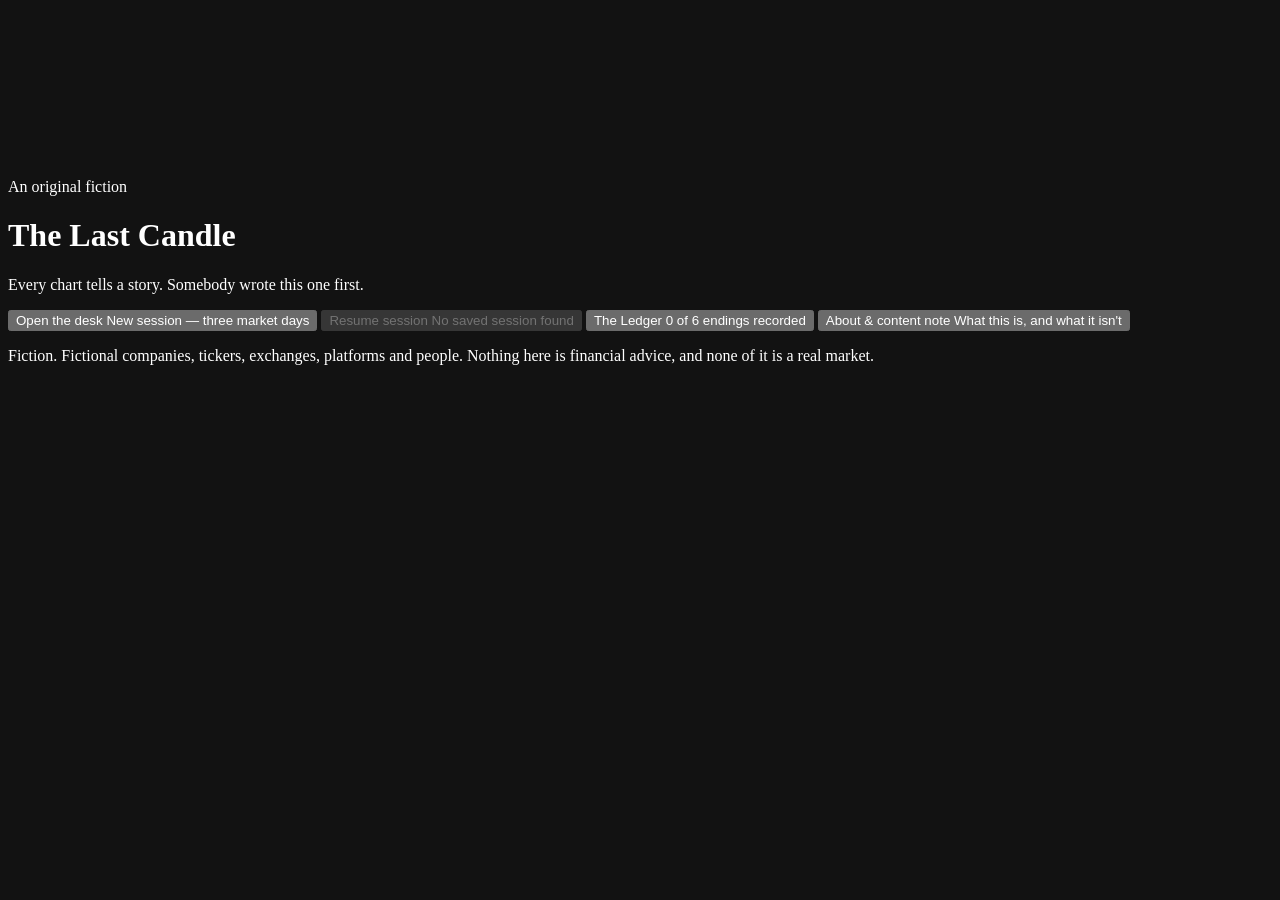
==== commit baa69a57: "Index.html" ====
--- a/index.html
+++ b/index.html
@@ -10,679 +10,13 @@
 <link rel="preconnect" href="https://fonts.googleapis.com" />
 <link rel="preconnect" href="https://fonts.gstatic.com" crossorigin />
 <link href="https://fonts.googleapis.com/css2?family=Inter:wght@300;400;500;600;700&family=Instrument+Serif:ital@0;1&family=JetBrains+Mono:wght@400;500;700&display=swap" rel="stylesheet" />
-<style>
-/* styles/theme.css */
-/* ============================================================
-   THE LAST CANDLE — theme tokens, reset, atmosphere
-   ============================================================ */
-
-:root{
-  /* surfaces: a room lit only by monitors */
-  --ink-000:#04060a;
-  --ink-050:#070b12;
-  --ink-100:#0b1119;
-  --ink-200:#101822;
-  --ink-300:#16202c;
-  --line:rgba(150,180,220,.14);
-  --line-soft:rgba(150,180,220,.08);
-
-  /* type */
-  --text:#e7ecf5;
-  --text-2:#a8b4c7;
-  --text-3:#6c7a90;
-  --text-4:#4a5666;
-
-  /* signal */
-  --ember:#f0a24a;         /* the candle */
-  --ember-hot:#ffce8a;
-  --bid:#3ddc97;
-  --ask:#ff5a6a;
-  --data:#6fd3ff;
-  --violet:#a98bff;
-  --warn:#ffd166;
-
-  --glass:rgba(255,255,255,.035);
-  --glass-2:rgba(255,255,255,.055);
-  --shadow-lg:0 30px 80px -30px rgba(0,0,0,.9), 0 2px 0 rgba(255,255,255,.03) inset;
-  --shadow-sm:0 10px 30px -18px rgba(0,0,0,.9);
-
-  --r-sm:8px; --r-md:12px; --r-lg:18px; --r-xl:26px;
-
-  --sans:"Inter",-apple-system,BlinkMacSystemFont,"Segoe UI",Roboto,Helvetica,Arial,sans-serif;
-  --serif:"Instrument Serif",Georgia,"Times New Roman",serif;
-  --mono:"JetBrains Mono",ui-monospace,SFMono-Regular,Menlo,Consolas,monospace;
-
-  --rail-l:300px;
-  --rail-r:376px;
-  --top-h:56px;
-}
-
-*,*::before,*::after{box-sizing:border-box}
-html,body{height:100%}
-body{
-  margin:0;
-  /* the ground is painted on the body itself so the page never borrows the host's */
-  background:
-    radial-gradient(1100px 700px at 78% 14%, rgba(58,96,160,.22), transparent 62%),
-    radial-gradient(760px 560px at 12% 82%, rgba(240,162,74,.10), transparent 66%),
-    var(--ink-000);
-  color:var(--text);
-  font-family:var(--sans);
-  font-size:15px;
-  line-height:1.6;
-  -webkit-font-smoothing:antialiased;
-  text-rendering:optimizeLegibility;
-  overflow:hidden;
-}
-h1,h2,h3,h4{margin:0;font-weight:600;letter-spacing:-.01em}
-p{margin:0 0 1em}
-button{font:inherit;color:inherit;background:none;border:0;cursor:pointer}
-ul{margin:0;padding:0;list-style:none}
-svg{fill:none;stroke:currentColor;stroke-width:1.7;stroke-linecap:round;stroke-linejoin:round}
-::selection{background:rgba(240,162,74,.3)}
-
-/* --- ambience layers ------------------------------------------------ */
-#rain{position:fixed;inset:0;width:100%;height:100%;z-index:0;opacity:.55;pointer-events:none}
-#cityglow{
-  position:fixed;inset:0;z-index:-1;pointer-events:none;
-  background:
-    radial-gradient(1100px 700px at 78% 14%, rgba(58,96,160,.30), transparent 62%),
-    radial-gradient(760px 560px at 12% 82%, rgba(240,162,74,.13), transparent 66%),
-    radial-gradient(900px 900px at 50% 120%, rgba(169,139,255,.10), transparent 60%),
-    linear-gradient(180deg,#05080e 0%, #070b12 45%, #04060a 100%);
-}
-#vignette{
-  position:fixed;inset:0;z-index:1;pointer-events:none;
-  background:
-    radial-gradient(120% 90% at 50% 45%, transparent 40%, rgba(0,0,0,.62) 100%),
-    repeating-linear-gradient(0deg, rgba(255,255,255,.014) 0 1px, transparent 1px 3px);
-  mix-blend-mode:normal;
-}
-body.is-tense #cityglow{background:
-    radial-gradient(1100px 700px at 78% 14%, rgba(160,58,74,.26), transparent 62%),
-    radial-gradient(760px 560px at 12% 82%, rgba(240,162,74,.16), transparent 66%),
-    linear-gradient(180deg,#0a0609 0%, #0b0810 45%, #04060a 100%);}
-#cityglow{transition:background 2.4s ease}
-
-/* --- scaffolding ---------------------------------------------------- */
-.screen{position:fixed;inset:0;z-index:2;display:none}
-.screen.is-active{display:block}
-.screen--game.is-active{display:grid;grid-template-rows:var(--top-h) 1fr}
-
-/* --- scrollbars ----------------------------------------------------- */
-*{scrollbar-width:thin;scrollbar-color:rgba(150,180,220,.22) transparent}
-*::-webkit-scrollbar{width:9px;height:9px}
-*::-webkit-scrollbar-thumb{background:rgba(150,180,220,.20);border-radius:99px;border:2px solid transparent;background-clip:content-box}
-*::-webkit-scrollbar-thumb:hover{background:rgba(150,180,220,.34);background-clip:content-box}
-*::-webkit-scrollbar-track{background:transparent}
-
-/* --- utility -------------------------------------------------------- */
-.mono{font-family:var(--mono);font-variant-numeric:tabular-nums}
-.up{color:var(--bid)} .down{color:var(--ask)} .em{color:var(--ember)}
-.visually-hidden{position:absolute;width:1px;height:1px;overflow:hidden;clip:rect(0 0 0 0);white-space:nowrap}
-
-@media (prefers-reduced-motion: reduce){
-  *,*::before,*::after{animation-duration:.001ms !important;animation-iteration-count:1 !important;transition-duration:.001ms !important}
-  #rain{opacity:.25}
-}
-
-/* styles/layout.css */
-/* ============================================================
-   Layout — the desk: two rails and a stage
-   ============================================================ */
-
-.topbar{
-  position:relative;z-index:5;
-  display:flex;align-items:center;gap:16px;
-  height:var(--top-h);padding:0 14px;
-  background:linear-gradient(180deg, rgba(10,15,22,.92), rgba(8,12,18,.72));
-  border-bottom:1px solid var(--line);
-  backdrop-filter:blur(18px) saturate(1.2);
-  -webkit-backdrop-filter:blur(18px) saturate(1.2);
-}
-.topbar__id{display:flex;flex-direction:column;line-height:1.15;min-width:0}
-.brand{font-size:10.5px;letter-spacing:.22em;color:var(--text-3);font-weight:600}
-.handle{font-family:var(--mono);font-size:12px;color:var(--ember)}
-.topbar__right{margin-left:auto;display:flex;align-items:center;gap:10px}
-
-.deck{
-  position:relative;z-index:2;
-  display:grid;
-  grid-template-columns:var(--rail-l) minmax(0,1fr) var(--rail-r);
-  gap:14px;padding:14px;
-  min-height:0;overflow:hidden;
-}
-.rail{display:flex;flex-direction:column;gap:12px;min-height:0;overflow-y:auto;overflow-x:hidden;padding-right:2px}
-.rail--right{overflow:hidden}
-
-.stage{position:relative;min-height:0;display:flex;flex-direction:column}
-.stage__scroll{
-  flex:1;min-height:0;overflow-y:auto;
-  padding:34px clamp(18px,4vw,64px) 90px;
-  scroll-behavior:smooth;
-}
-.stage__fade{
-  position:absolute;left:0;right:0;bottom:0;height:90px;pointer-events:none;
-  background:linear-gradient(180deg,transparent,rgba(4,6,10,.85));
-}
-
-/* right rail internals fill height */
-.panel--tape,.panel--room,.panel--board{min-height:0}
-.panel--room{flex:1;display:flex;flex-direction:column}
-.panel--board{flex:1;display:flex;flex-direction:column}
-.tabpane.is-active{display:flex;flex-direction:column;flex:1;min-height:0}
-.tabpane{display:none}
-
-/* ---------- responsive ---------- */
-@media (max-width:1420px){ :root{--rail-l:266px;--rail-r:340px} }
-
-@media (max-width:1180px){
-  .deck{grid-template-columns:minmax(0,1fr) var(--rail-r)}
-  .rail--left{
-    position:fixed;left:0;top:var(--top-h);bottom:0;width:290px;z-index:20;
-    background:rgba(7,11,18,.96);backdrop-filter:blur(20px);
-    padding:14px;border-right:1px solid var(--line);
-    transform:translateX(-101%);transition:transform .32s cubic-bezier(.2,.8,.2,1);
-  }
-  body.left-open .rail--left{transform:none;box-shadow:var(--shadow-lg)}
-}
-
-@media (max-width:880px){
-  body{font-size:14.5px}
-  .deck{grid-template-columns:minmax(0,1fr);grid-template-rows:minmax(0,1fr) auto;padding:10px;gap:10px}
-  .rail--right{
-    max-height:44vh;
-  }
-  .stage__scroll{padding:22px 16px 70px}
-  .clockrail{display:none}
-}
-@media (max-width:560px){
-  :root{--top-h:52px}
-  .topbar{gap:10px;padding:0 10px}
-  .tapechip__sym{display:none}
-}
-
-/* styles/components.css */
-/* ============================================================
-   Components
-   ============================================================ */
-
-.panel{
-  position:relative;
-  background:linear-gradient(180deg, rgba(255,255,255,.045), rgba(255,255,255,.018));
-  border:1px solid var(--line);border-radius:var(--r-lg);
-  padding:14px;box-shadow:var(--shadow-sm);
-  backdrop-filter:blur(14px) saturate(1.15);
-  -webkit-backdrop-filter:blur(14px) saturate(1.15);
-}
-.panel::before{
-  content:"";position:absolute;inset:0;border-radius:inherit;pointer-events:none;
-  background:linear-gradient(180deg,rgba(255,255,255,.07),transparent 40%);
-  mix-blend-mode:overlay;
-}
-.panel__title{
-  font-size:10px;letter-spacing:.2em;text-transform:uppercase;
-  color:var(--text-3);font-weight:600;margin-bottom:10px;
-}
-
-/* ---------- icon buttons ---------- */
-.iconbtn{
-  width:34px;height:34px;display:grid;place-items:center;border-radius:10px;
-  color:var(--text-2);border:1px solid transparent;transition:.18s;
-}
-.iconbtn svg{width:19px;height:19px}
-.iconbtn:hover{background:var(--glass-2);color:var(--text);border-color:var(--line)}
-.iconbtn[aria-pressed="false"] .wave{opacity:.25}
-#btn-menu{display:none}
-@media (max-width:1180px){ #btn-menu{display:grid} }
-
-/* ---------- clock rail ---------- */
-.clockrail{display:flex;align-items:center;gap:2px;margin:0 auto}
-.crseg{
-  display:flex;align-items:center;gap:7px;padding:5px 11px;border-radius:99px;
-  font-size:10.5px;letter-spacing:.13em;text-transform:uppercase;color:var(--text-4);
-  border:1px solid transparent;white-space:nowrap;transition:.3s;
-}
-.crseg__dot{width:5px;height:5px;border-radius:99px;background:currentColor;opacity:.5}
-.crseg.is-done{color:var(--text-3)}
-.crseg.is-now{
-  color:var(--ember-hot);border-color:rgba(240,162,74,.36);
-  background:radial-gradient(120% 200% at 50% 120%, rgba(240,162,74,.20), transparent 70%);
-  box-shadow:0 0 22px -6px rgba(240,162,74,.5);
-}
-.crseg.is-now .crseg__dot{opacity:1;animation:pulse 2.2s ease-in-out infinite}
-@keyframes pulse{0%,100%{opacity:1;transform:scale(1)}50%{opacity:.35;transform:scale(.7)}}
-.crday{font-family:var(--mono);font-size:10px;color:var(--text-3);margin-right:10px;letter-spacing:.1em}
-
-/* ---------- tape chip ---------- */
-.tapechip{
-  display:flex;align-items:baseline;gap:8px;padding:6px 12px;border-radius:99px;
-  border:1px solid var(--line);background:rgba(0,0,0,.32);font-family:var(--mono);font-size:12px;
-}
-.tapechip__sym{color:var(--text-3);letter-spacing:.08em}
-.tapechip__px{color:var(--text);font-weight:500}
-.tapechip__chg{font-size:11px}
-
-/* ---------- account ---------- */
-.acct__equity{display:flex;align-items:baseline;gap:8px;flex-wrap:wrap}
-.acct__label{font-size:10px;letter-spacing:.16em;text-transform:uppercase;color:var(--text-4)}
-.acct__value{font-family:var(--mono);font-size:25px;font-weight:500;letter-spacing:-.02em;width:100%;line-height:1.15}
-.acct__delta{font-family:var(--mono);font-size:11.5px}
-.acct__pos{
-  margin-top:8px;padding:7px 10px;border-radius:var(--r-sm);
-  background:rgba(0,0,0,.28);border:1px solid var(--line-soft);
-  font-family:var(--mono);font-size:11px;color:var(--text-2);
-}
-.acct__pos.is-hot{border-color:rgba(255,90,106,.35);color:#ffb3ba;background:rgba(255,90,106,.07)}
-
-/* ---------- meters ---------- */
-.meters{margin-top:14px;display:flex;flex-direction:column;gap:11px}
-.meter__head{display:flex;justify-content:space-between;align-items:baseline;margin-bottom:5px}
-.meter__name{font-size:11.5px;color:var(--text-2);letter-spacing:.02em}
-.meter__val{font-family:var(--mono);font-size:11px;color:var(--text-3)}
-.meter__track{height:5px;border-radius:99px;background:rgba(255,255,255,.07);overflow:hidden;position:relative}
-.meter__fill{height:100%;border-radius:99px;transition:width .7s cubic-bezier(.2,.8,.2,1), background .4s}
-.meter__fill--integrity{background:linear-gradient(90deg,#2f9e73,var(--bid))}
-.meter__fill--cred{background:linear-gradient(90deg,#3f7fbf,var(--data))}
-.meter__fill--stress{background:linear-gradient(90deg,#c46a3a,var(--ask))}
-.meter.is-low .meter__fill{background:linear-gradient(90deg,#7a2530,var(--ask))}
-.meter__note{font-size:10.5px;color:var(--text-4);margin-top:3px}
-.meter.flash{animation:flashrow .9s ease}
-@keyframes flashrow{0%{background:rgba(240,162,74,.16)}100%{background:transparent}}
-
-/* ---------- people ---------- */
-.people{display:flex;flex-direction:column;gap:9px}
-.person{display:flex;gap:10px;align-items:center}
-.avatar{
-  width:34px;height:34px;flex:0 0 34px;border-radius:11px;display:grid;place-items:center;
-  font-family:var(--mono);font-size:12px;font-weight:700;letter-spacing:.02em;
-  border:1px solid rgba(255,255,255,.14);color:#0a0e15;position:relative;overflow:hidden;
-}
-.avatar::after{content:"";position:absolute;inset:0;background:linear-gradient(150deg,rgba(255,255,255,.4),transparent 60%)}
-.person__body{flex:1;min-width:0}
-.person__name{font-size:12.5px;font-weight:500;display:flex;justify-content:space-between;gap:6px}
-.person__role{font-size:10.5px;color:var(--text-4);white-space:nowrap;overflow:hidden;text-overflow:ellipsis}
-.person__track{height:3px;border-radius:99px;background:rgba(255,255,255,.07);margin-top:5px;overflow:hidden}
-.person__fill{height:100%;border-radius:99px;transition:width .7s cubic-bezier(.2,.8,.2,1)}
-.person__tag{font-family:var(--mono);font-size:9.5px;color:var(--text-4)}
-
-/* ---------- focus pips ---------- */
-.focus{display:flex;gap:7px;align-items:center;flex-wrap:wrap}
-.pip{
-  width:26px;height:34px;border-radius:6px;position:relative;
-  background:rgba(255,255,255,.05);border:1px solid var(--line-soft);
-  transition:.3s;
-}
-.pip.is-lit{
-  background:linear-gradient(180deg,rgba(240,162,74,.85),rgba(240,162,74,.25));
-  border-color:rgba(240,162,74,.5);
-  box-shadow:0 0 20px -4px rgba(240,162,74,.8), inset 0 -6px 10px -6px rgba(255,206,138,.9);
-}
-.pip.is-lit::after{
-  content:"";position:absolute;left:50%;top:-7px;width:5px;height:9px;border-radius:50% 50% 40% 40%;
-  transform:translateX(-50%);background:radial-gradient(circle at 50% 70%,#fff2d0,#f0a24a 60%,transparent 72%);
-  animation:flicker 2.6s ease-in-out infinite;
-}
-@keyframes flicker{0%,100%{opacity:.95;transform:translateX(-50%) scaleY(1)}45%{opacity:.7;transform:translateX(-50%) scaleY(.82)}70%{opacity:1;transform:translateX(-50%) scaleY(1.1)}}
-.focus__hint{font-size:10.5px;color:var(--text-4);margin:9px 0 0}
-
-/* ---------- tabs ---------- */
-.tabs{display:flex;gap:4px;padding:4px;border-radius:99px;border:1px solid var(--line);background:rgba(0,0,0,.3)}
-.tab{
-  flex:1;padding:7px 8px;border-radius:99px;font-size:11.5px;letter-spacing:.09em;
-  text-transform:uppercase;color:var(--text-3);font-weight:500;transition:.2s;position:relative;
-}
-.tab:hover{color:var(--text)}
-.tab.is-active{background:var(--glass-2);color:var(--text);box-shadow:0 1px 0 rgba(255,255,255,.06) inset}
-.tab__dot{
-  position:absolute;top:5px;right:9px;width:6px;height:6px;border-radius:99px;background:var(--ember);
-  box-shadow:0 0 10px var(--ember);animation:pulse 1.8s infinite;
-}
-
-/* ---------- tape ---------- */
-.tapehead{display:flex;justify-content:space-between;align-items:flex-start;gap:10px;margin-bottom:8px}
-.tapehead__sym{font-family:var(--mono);font-size:13px;letter-spacing:.06em}
-.tapehead__sym span{color:var(--text-4);font-family:var(--sans);letter-spacing:0;font-size:11px}
-.tapehead__meta{font-size:10.5px;color:var(--text-4);margin-top:2px}
-.tapehead__px{text-align:right}
-.tapehead__last{font-family:var(--mono);font-size:19px}
-.tapehead__chg{font-family:var(--mono);font-size:11.5px}
-#chart{width:100%;height:240px;display:block;border-radius:var(--r-md);background:rgba(0,0,0,.26);border:1px solid var(--line-soft)}
-.tapefoot{margin-top:9px;font-size:11px;color:var(--text-3);line-height:1.5;min-height:34px}
-.tapefoot b{color:var(--text-2);font-weight:500}
-
-/* ---------- room / chat ---------- */
-.roomhead{display:flex;justify-content:space-between;align-items:baseline;margin-bottom:8px}
-.roomhead__name{font-family:var(--mono);font-size:12px;color:var(--text-2)}
-.roomhead__count{font-size:10.5px;color:var(--text-4)}
-.chatlog{flex:1;min-height:0;overflow-y:auto;display:flex;flex-direction:column;gap:9px;padding-right:4px}
-.msg{display:flex;gap:8px;animation:msgin .34s cubic-bezier(.2,.8,.2,1)}
-@keyframes msgin{from{opacity:0;transform:translateY(7px)}to{opacity:1;transform:none}}
-.msg__av{width:24px;height:24px;flex:0 0 24px;border-radius:8px;display:grid;place-items:center;font-family:var(--mono);font-size:9.5px;font-weight:700;color:#0a0e15}
-.msg__body{min-width:0;flex:1}
-.msg__who{font-size:11px;font-weight:600;display:flex;gap:6px;align-items:baseline}
-.msg__time{font-family:var(--mono);font-size:9.5px;color:var(--text-4);font-weight:400}
-.msg__txt{font-size:12.5px;color:var(--text-2);line-height:1.5;word-wrap:break-word;overflow-wrap:anywhere}
-.msg--mod .msg__who{color:var(--ember)}
-.msg--sys{justify-content:center}
-.msg--sys .msg__txt{font-size:10.5px;color:var(--text-4);text-align:center;font-family:var(--mono);letter-spacing:.05em}
-.msg--dm{border-left:2px solid var(--violet);padding-left:8px;margin-left:2px}
-.msg--anon .msg__av{background:#1b2230;color:var(--violet);border:1px solid rgba(169,139,255,.4)}
-.msg--anon .msg__who{color:var(--violet);font-family:var(--mono);letter-spacing:.06em}
-
-/* ---------- evidence board ---------- */
-.boardhead{display:flex;justify-content:space-between;align-items:baseline;font-size:10px;letter-spacing:.2em;text-transform:uppercase;color:var(--text-3);margin-bottom:10px}
-.boardhead__stat{font-family:var(--mono);letter-spacing:.06em;color:var(--ember)}
-.boardwrap{position:relative;flex:1;min-height:0;overflow-y:auto;padding:4px}
-.boardlines{position:absolute;inset:0;width:100%;height:100%;pointer-events:none;z-index:0;overflow:visible}
-.boardlines line{stroke:rgba(255,90,106,.34);stroke-width:1.2;stroke-dasharray:3 4}
-.board{position:relative;z-index:1;display:flex;flex-direction:column;gap:9px}
-.ecard{
-  position:relative;padding:10px 11px;border-radius:var(--r-md);
-  background:linear-gradient(180deg,rgba(255,255,255,.06),rgba(255,255,255,.02));
-  border:1px solid var(--line);cursor:default;
-  animation:pinin .4s cubic-bezier(.2,.9,.3,1.2);
-}
-@keyframes pinin{from{opacity:0;transform:translateY(10px) rotate(-1.4deg) scale(.96)}to{opacity:1;transform:none}}
-.ecard__pin{position:absolute;top:-4px;left:12px;width:8px;height:8px;border-radius:99px;background:var(--ask);box-shadow:0 0 10px rgba(255,90,106,.7)}
-.ecard__code{font-family:var(--mono);font-size:9.5px;color:var(--text-4);letter-spacing:.1em}
-.ecard__name{font-size:12.5px;font-weight:600;margin:2px 0 3px}
-.ecard__desc{font-size:11px;color:var(--text-3);line-height:1.45}
-.ecard__foot{display:flex;justify-content:space-between;align-items:center;margin-top:7px;gap:8px}
-.ecard__status{font-family:var(--mono);font-size:9.5px;letter-spacing:.1em;text-transform:uppercase;padding:2px 7px;border-radius:99px;border:1px solid currentColor}
-.st-held{color:var(--warn)}
-.st-verified{color:var(--bid)}
-.st-debunked{color:var(--ask);text-decoration:line-through}
-.ecard.is-verified{border-color:rgba(61,220,151,.34);background:linear-gradient(180deg,rgba(61,220,151,.09),rgba(255,255,255,.02))}
-.ecard.is-verified .ecard__pin{background:var(--bid);box-shadow:0 0 10px rgba(61,220,151,.7)}
-.ecard.is-debunked{opacity:.55;filter:grayscale(.5)}
-.board__empty{font-size:11.5px;color:var(--text-4);line-height:1.6;padding:14px 4px}
-
-/* ---------- toasts ---------- */
-.toasts{position:fixed;right:18px;bottom:18px;z-index:40;display:flex;flex-direction:column;gap:8px;align-items:flex-end;pointer-events:none}
-.toast{
-  padding:9px 14px;border-radius:99px;font-size:12px;
-  background:rgba(12,18,26,.94);border:1px solid var(--line);
-  box-shadow:var(--shadow-lg);backdrop-filter:blur(10px);
-  animation:toastin .34s cubic-bezier(.2,.8,.2,1);max-width:min(380px,80vw);
-}
-.toast b{font-weight:600}
-.toast--good{border-color:rgba(61,220,151,.4);color:#b8f0d6}
-.toast--bad{border-color:rgba(255,90,106,.4);color:#ffc3c8}
-.toast--info{border-color:rgba(111,211,255,.35);color:#c6e9ff}
-.toast--ember{border-color:rgba(240,162,74,.45);color:#ffdcae}
-@keyframes toastin{from{opacity:0;transform:translateX(24px)}to{opacity:1;transform:none}}
-.toast.is-out{opacity:0;transform:translateX(24px);transition:.4s}
-
-/* ---------- objective ---------- */
-.objective{font-size:12.5px;color:var(--text-2);line-height:1.55;margin:0}
-
-/* ---------- location map ---------- */
-.locmap{display:flex;flex-direction:column;gap:4px}
-.loc{
-  display:flex;align-items:center;gap:9px;padding:8px 10px;border-radius:var(--r-sm);
-  border:1px solid transparent;font-size:12.5px;color:var(--text-2);transition:.18s;text-align:left;width:100%;
-}
-.loc:hover:not(:disabled){background:var(--glass-2);color:var(--text);border-color:var(--line)}
-.loc__dot{width:8px;height:8px;border-radius:99px;border:1.5px solid;flex:0 0 8px}
-.loc__name{flex:1;white-space:nowrap;overflow:hidden;text-overflow:ellipsis}
-.loc__lock{font-size:10px;opacity:.5}
-.loc.is-here{background:rgba(240,162,74,.12);border-color:rgba(240,162,74,.34);color:var(--ember-hot);cursor:default}
-.loc.is-locked{opacity:.4;cursor:not-allowed}
-
-/* ---------- ori gets a colour of his own ---------- */
-.msg--ori .msg__who{color:#8fa3bd}
-.msg--ori .msg__txt{color:#c3cfe0}
-
-/* ---------- settings ---------- */
-.setrow{display:flex;gap:8px;flex-wrap:wrap;margin:10px 0 4px}
-.setbtn{
-  padding:8px 14px;border-radius:99px;border:1px solid var(--line);font-size:12.5px;
-  background:rgba(255,255,255,.04);color:var(--text-2);transition:.18s;text-transform:capitalize;
-}
-.setbtn:hover{border-color:rgba(240,162,74,.45);color:var(--text)}
-.setbtn.is-on{background:rgba(240,162,74,.18);border-color:rgba(240,162,74,.5);color:var(--ember-hot)}
-
-/* styles/scenes.css */
-/* ============================================================
-   Title, stage prose, choices, endings, overlay
-   ============================================================ */
-
-/* ---------------- title ---------------- */
-.screen--title{display:none;place-items:center;overflow-y:auto}
-.screen--title.is-active{display:grid}
-.title-inner{max-width:640px;padding:52px 26px;text-align:center;animation:titlein 1.4s cubic-bezier(.2,.8,.2,1)}
-@keyframes titlein{from{opacity:0;transform:translateY(18px)}to{opacity:1;transform:none}}
-.title-kicker{font-size:10.5px;letter-spacing:.42em;text-transform:uppercase;color:var(--text-4);margin-bottom:16px}
-.title-logo{
-  font-family:var(--serif);font-weight:400;font-size:clamp(52px,11vw,104px);line-height:.92;
-  letter-spacing:-.02em;margin-bottom:14px;
-  background:linear-gradient(178deg,#fff6e6 8%,#f0a24a 58%,#8a4f22 108%);
-  -webkit-background-clip:text;background-clip:text;color:transparent;
-  filter:drop-shadow(0 0 44px rgba(240,162,74,.30));
-}
-.title-logo__the{display:block;font-size:.36em;letter-spacing:.34em;font-style:italic;opacity:.75;margin-bottom:.24em}
-.title-tag{font-size:14.5px;color:var(--text-2);max-width:26em;margin:0 auto 34px;line-height:1.7}
-.title-menu{display:flex;flex-direction:column;gap:9px;text-align:left}
-.tbtn{
-  padding:14px 18px;border-radius:var(--r-md);border:1px solid var(--line);
-  background:linear-gradient(180deg,rgba(255,255,255,.05),rgba(255,255,255,.015));
-  transition:.22s cubic-bezier(.2,.8,.2,1);display:flex;flex-direction:column;gap:2px;
-  backdrop-filter:blur(10px);
-}
-.tbtn:hover:not(:disabled){transform:translateY(-2px);border-color:rgba(240,162,74,.42);box-shadow:0 16px 40px -22px rgba(240,162,74,.9)}
-.tbtn:disabled{opacity:.4;cursor:not-allowed}
-.tbtn__label{font-size:15px;font-weight:600}
-.tbtn__sub{font-size:11.5px;color:var(--text-3)}
-.tbtn--primary{border-color:rgba(240,162,74,.4);background:linear-gradient(180deg,rgba(240,162,74,.17),rgba(240,162,74,.04))}
-.tbtn--primary .tbtn__sub{color:#e6c79b}
-.title-note{margin-top:30px;font-size:11px;color:var(--text-4);line-height:1.7}
-
-/* ---------------- stage prose ---------------- */
-.slug{
-  display:flex;align-items:center;gap:12px;flex-wrap:wrap;
-  font-family:var(--mono);font-size:10.5px;letter-spacing:.2em;text-transform:uppercase;
-  color:var(--text-4);margin-bottom:22px;
-}
-.slug__rule{flex:1;height:1px;background:linear-gradient(90deg,var(--line),transparent);min-width:24px}
-.slug__clock{color:var(--ember)}
-
-.prose{max-width:70ch;margin:0 auto;font-size:16.5px;line-height:1.78;color:var(--text)}
-.prose p{margin:0 0 1.05em;color:var(--text-2)}
-.prose p.lede{font-family:var(--serif);font-size:22px;line-height:1.5;color:var(--text);margin-bottom:1em}
-.prose em{color:var(--text);font-style:italic}
-.prose .beat{
-  margin:1.4em 0;padding-left:16px;border-left:2px solid rgba(240,162,74,.4);
-  color:var(--text-2);font-style:italic;
-}
-.line{
-  display:grid;grid-template-columns:auto 1fr;gap:12px;align-items:start;
-  margin:0 0 1.1em;
-}
-.line__av{
-  width:32px;height:32px;border-radius:10px;display:grid;place-items:center;
-  font-family:var(--mono);font-size:11px;font-weight:700;color:#0a0e15;margin-top:3px;
-  position:relative;overflow:hidden;border:1px solid rgba(255,255,255,.14);
-}
-.line__av::after{content:"";position:absolute;inset:0;background:linear-gradient(150deg,rgba(255,255,255,.35),transparent 60%)}
-.line__who{font-size:11px;letter-spacing:.14em;text-transform:uppercase;color:var(--text-3);margin-bottom:1px}
-.line__txt{color:var(--text);font-size:16.5px}
-.line--anon .line__who{color:var(--violet)}
-.line--anon .line__txt{font-family:var(--mono);font-size:14.5px;color:#d9d0ff;line-height:1.65}
-.line--you .line__who{color:var(--ember)}
-
-.sysbox{
-  margin:1.4em 0;padding:13px 15px;border-radius:var(--r-md);
-  border:1px solid var(--line);background:rgba(0,0,0,.3);
-  font-family:var(--mono);font-size:12.5px;line-height:1.65;color:var(--data);
-}
-.sysbox b{color:var(--text);font-weight:500}
-.sysbox--doc{color:var(--text-2);border-left:3px solid var(--data)}
-.sysbox--alert{color:#ffc3c8;border-color:rgba(255,90,106,.35);background:rgba(255,90,106,.06)}
-
-.prose .fadein{animation:fadeline .55s ease both}
-@keyframes fadeline{from{opacity:0;transform:translateY(9px)}to{opacity:1;transform:none}}
-
-/* ---------------- choices ---------------- */
-.choices{max-width:70ch;margin:34px auto 0;display:flex;flex-direction:column;gap:10px}
-.choices__head{
-  font-family:var(--mono);font-size:10px;letter-spacing:.24em;text-transform:uppercase;
-  color:var(--text-4);margin-bottom:2px;display:flex;align-items:center;gap:10px;
-}
-.choices__head::after{content:"";flex:1;height:1px;background:linear-gradient(90deg,var(--line),transparent)}
-.choice{
-  position:relative;display:block;width:100%;text-align:left;
-  padding:14px 16px 14px 20px;border-radius:var(--r-md);
-  border:1px solid var(--line);
-  background:linear-gradient(180deg,rgba(255,255,255,.045),rgba(255,255,255,.012));
-  transition:.2s cubic-bezier(.2,.8,.2,1);
-}
-.choice::before{
-  content:"";position:absolute;left:0;top:12px;bottom:12px;width:2px;border-radius:99px;
-  background:var(--text-4);transition:.2s;
-}
-.choice:hover:not(:disabled){transform:translateX(3px);border-color:rgba(255,255,255,.22);background:linear-gradient(180deg,rgba(255,255,255,.08),rgba(255,255,255,.02))}
-.choice:hover:not(:disabled)::before{top:6px;bottom:6px}
-.choice:focus-visible{outline:2px solid var(--ember);outline-offset:2px}
-.choice__label{font-size:15px;font-weight:500;line-height:1.45}
-.choice__detail{font-size:12px;color:var(--text-3);margin-top:3px;line-height:1.55}
-.choice__meta{display:flex;gap:8px;align-items:center;margin-top:8px;flex-wrap:wrap}
-.chip{
-  font-family:var(--mono);font-size:9.5px;letter-spacing:.1em;text-transform:uppercase;
-  padding:2px 8px;border-radius:99px;border:1px solid var(--line);color:var(--text-3);
-}
-.chip--cost{color:var(--ember);border-color:rgba(240,162,74,.34)}
-.chip--risk{color:var(--ask);border-color:rgba(255,90,106,.3)}
-.chip--safe{color:var(--bid);border-color:rgba(61,220,151,.3)}
-.chip--evi{color:var(--data);border-color:rgba(111,211,255,.3)}
-.chip--rel{color:var(--violet);border-color:rgba(169,139,255,.3)}
-.choice--risk::before{background:var(--ask)}
-.choice--safe::before{background:var(--bid)}
-.choice--evidence::before{background:var(--data)}
-.choice--social::before{background:var(--violet)}
-.choice--ember::before{background:var(--ember)}
-.choice--advance{background:linear-gradient(180deg,rgba(240,162,74,.14),rgba(240,162,74,.03));border-color:rgba(240,162,74,.3)}
-.choice--advance::before{background:var(--ember)}
-.choice:disabled{opacity:.42;cursor:not-allowed}
-.choice.is-locked .choice__detail{color:var(--ask)}
-.choice.is-used{display:none}
-
-/* ---------------- ending ---------------- */
-.screen--ending{overflow-y:auto;background:radial-gradient(120% 90% at 50% 0%,rgba(240,162,74,.10),transparent 55%),rgba(3,5,9,.96);backdrop-filter:blur(6px)}
-.screen--ending.is-active{display:block}
-.ending{max-width:760px;margin:0 auto;padding:74px 26px 90px;animation:endin 1.5s cubic-bezier(.2,.8,.2,1)}
-@keyframes endin{from{opacity:0;transform:translateY(26px)}to{opacity:1;transform:none}}
-.ending__kicker{font-family:var(--mono);font-size:10.5px;letter-spacing:.34em;text-transform:uppercase;color:var(--text-4);margin-bottom:14px}
-.ending__title{font-family:var(--serif);font-size:clamp(40px,8vw,68px);line-height:1;margin-bottom:8px;letter-spacing:-.015em}
-.ending__sub{font-size:14px;color:var(--text-3);margin-bottom:34px;font-style:italic}
-.ending__body{font-size:16.5px;line-height:1.8;color:var(--text-2);max-width:64ch}
-.ending__body p{margin-bottom:1.1em}
-.ending__body p:first-child::first-letter{
-  font-family:var(--serif);font-size:3.4em;float:left;line-height:.82;padding:.06em .1em 0 0;color:var(--ember);
-}
-.ending--clean .ending__title{color:#bff0d8}
-.ending--viral .ending__title{color:#ffd7a3}
-.ending--profit .ending__title{color:#f5e08c}
-.ending--fail .ending__title{color:#ffadb5}
-.ending--survive .ending__title{color:#bcd6f5}
-.ending--secret .ending__title{color:#d9c9ff}
-
-.ledger{margin:38px 0;border:1px solid var(--line);border-radius:var(--r-lg);overflow:hidden;background:rgba(0,0,0,.3)}
-.ledger__head{padding:11px 16px;font-family:var(--mono);font-size:10px;letter-spacing:.22em;text-transform:uppercase;color:var(--text-3);border-bottom:1px solid var(--line);background:rgba(255,255,255,.03)}
-.ledger__row{display:flex;justify-content:space-between;gap:14px;padding:10px 16px;border-bottom:1px solid var(--line-soft);font-size:13px}
-.ledger__row:last-child{border-bottom:0}
-.ledger__k{color:var(--text-3)}
-.ledger__v{font-family:var(--mono);color:var(--text);text-align:right}
-.ledger__note{padding:12px 16px;font-size:12px;color:var(--text-4);line-height:1.6;border-top:1px solid var(--line)}
-
-.epilogue{margin:30px 0 0;padding:18px 20px;border-radius:var(--r-lg);border:1px solid var(--line);background:rgba(255,255,255,.03)}
-.epilogue h3{font-size:11px;letter-spacing:.2em;text-transform:uppercase;color:var(--text-3);margin-bottom:9px}
-.epilogue p{font-size:13.5px;color:var(--text-2);line-height:1.7;margin-bottom:.7em}
-.epilogue p:last-child{margin-bottom:0}
-.ending__actions{display:flex;gap:10px;margin-top:34px;flex-wrap:wrap}
-.ebtn{padding:12px 22px;border-radius:99px;border:1px solid var(--line);font-size:13.5px;font-weight:500;transition:.2s;background:rgba(255,255,255,.04)}
-.ebtn:hover{transform:translateY(-2px);border-color:rgba(240,162,74,.45)}
-.ebtn--primary{background:linear-gradient(180deg,rgba(240,162,74,.9),rgba(214,131,48,.9));color:#160c02;border-color:transparent;font-weight:600}
-
-/* ---------------- overlay ---------------- */
-.overlay{position:fixed;inset:0;z-index:60;background:rgba(3,5,9,.78);backdrop-filter:blur(10px);display:grid;place-items:center;padding:22px;animation:fadeline .3s ease}
-.overlay[hidden]{display:none}
-.overlay__sheet{
-  position:relative;max-width:600px;width:100%;max-height:84vh;overflow-y:auto;
-  padding:30px 32px;border-radius:var(--r-xl);border:1px solid var(--line);
-  background:linear-gradient(180deg,rgba(20,28,40,.98),rgba(10,15,22,.98));box-shadow:var(--shadow-lg);
-}
-.overlay__sheet h2{font-family:var(--serif);font-size:31px;margin-bottom:16px;font-weight:400}
-.overlay__sheet h3{font-size:11px;letter-spacing:.2em;text-transform:uppercase;color:var(--ember);margin:22px 0 8px}
-.overlay__sheet p{font-size:13.5px;color:var(--text-2);line-height:1.7}
-.overlay__sheet ul{list-style:none;display:flex;flex-direction:column;gap:7px;margin:0 0 1em}
-.overlay__sheet li{font-size:13px;color:var(--text-2);padding-left:16px;position:relative;line-height:1.6}
-.overlay__sheet li::before{content:"";position:absolute;left:0;top:.62em;width:5px;height:5px;border-radius:99px;background:var(--ember);opacity:.7}
-.overlay__close{position:absolute;top:14px;right:16px;font-size:26px;color:var(--text-3);line-height:1;width:32px;height:32px;border-radius:99px}
-.overlay__close:hover{color:var(--text);background:var(--glass-2)}
-.menugrid{display:flex;flex-direction:column;gap:8px;margin-top:8px}
-.menugrid .tbtn{padding:12px 16px}
-
-.egallery{display:flex;flex-direction:column;gap:9px}
-.ecell{padding:13px 15px;border-radius:var(--r-md);border:1px solid var(--line);background:rgba(255,255,255,.03)}
-.ecell__t{font-family:var(--serif);font-size:19px;margin-bottom:3px}
-.ecell__d{font-size:12px;color:var(--text-3);line-height:1.55}
-.ecell.is-locked{opacity:.42}
-.ecell.is-locked .ecell__t{font-family:var(--mono);font-size:14px;letter-spacing:.2em;color:var(--text-4)}
-
-/* ---------------- hinge treatment ---------------- */
-body.is-hinge .rail,
-body.is-hinge .topbar .tapechip,
-body.is-hinge .clockrail{opacity:.32;filter:saturate(.4);transition:.8s}
-body.is-hinge .stage{background:radial-gradient(120% 80% at 50% 0%,rgba(240,162,74,.07),transparent 60%)}
-body.is-hinge #rain{opacity:.22}
-
-.hingemark{margin-bottom:26px;padding-bottom:18px;border-bottom:1px solid rgba(240,162,74,.24)}
-.hingemark__label{
-  font-family:var(--mono);font-size:10px;letter-spacing:.3em;text-transform:uppercase;
-  color:var(--ember);margin-bottom:10px;
-  animation:hingepulse 3.4s ease-in-out infinite;
-}
-@keyframes hingepulse{0%,100%{opacity:1}50%{opacity:.45}}
-.hingemark__title{font-family:var(--serif);font-size:clamp(30px,5vw,44px);line-height:1.05;font-weight:400;letter-spacing:-.015em}
-
-.ending__hint{margin-top:22px;font-size:12.5px;color:var(--text-4);font-style:italic}
-
-/* ============================================================
-   Responsive corrections — this file loads last on purpose.
-   Rules here must beat equal-specificity base rules in
-   components.css, which loads after layout.css.
-   ============================================================ */
-
-/* the game screen is a grid whose implicit column would otherwise size to
-   max-content, letting the deck blow past a narrow viewport */
-.screen--game.is-active{grid-template-columns:minmax(0,1fr);overflow:hidden}
-.deck{min-width:0;max-width:100%}
-.rail,.stage,.panel{min-width:0}
-
-@media (max-width:880px){
-  .clockrail{display:none}
-  .deck{grid-template-columns:minmax(0,1fr);grid-template-rows:minmax(0,1fr) minmax(0,44vh)}
-  .rail--right{max-height:44vh;min-height:0}
-  .chatlog,.boardwrap{max-height:32vh}
-  #chart{height:180px}
-  .prose{font-size:15.5px}
-  .prose p.lede{font-size:19px}
-  .choices{margin-top:24px}
-}
-@media (max-width:560px){
-  .topbar__id{display:none}
-  .topbar{gap:8px}
-  .topbar__right{gap:6px}
-  .stage__scroll{padding:18px 14px 64px}
-  #chart{height:150px}
-  .iconbtn{width:30px;height:30px}
-  .iconbtn svg{width:17px;height:17px}
-}
-
-</style>
+<link rel="stylesheet" href="styles/theme.css" />
+<link rel="stylesheet" href="styles/layout.css" />
+<link rel="stylesheet" href="styles/components.css" />
+<link rel="stylesheet" href="styles/scenes.css" />
 </head>
 <body>
+
 <canvas id="rain" aria-hidden="true"></canvas>
 <div id="cityglow" aria-hidden="true"></div>
 <div id="vignette" aria-hidden="true"></div>
@@ -846,3778 +180,28 @@
     <div id="overlay-body"></div>
   </div>
 </div>
-<script>
-/* src/engine/util.js */
-/* ============================================================
-   THE LAST CANDLE — utilities
-   Namespace: window.LC
-   ============================================================ */
-window.LC = window.LC || {};
-
-(function (LC) {
-  'use strict';
-
-  /* ---------- dom ---------- */
-  const $ = (sel, root) => (root || document).querySelector(sel);
-  const $$ = (sel, root) => Array.from((root || document).querySelectorAll(sel));
-
-  function el(tag, attrs, children) {
-    const node = document.createElement(tag);
-    if (attrs) {
-      for (const k in attrs) {
-        const v = attrs[k];
-        if (v == null || v === false) continue;
-        if (k === 'class') node.className = v;
-        else if (k === 'html') node.innerHTML = v;
-        else if (k === 'text') node.textContent = v;
-        else if (k === 'style' && typeof v === 'object') Object.assign(node.style, v);
-        else if (k.slice(0, 2) === 'on' && typeof v === 'function') node.addEventListener(k.slice(2), v);
-        else if (v === true) node.setAttribute(k, '');
-        else node.setAttribute(k, v);
-      }
-    }
-    (Array.isArray(children) ? children : children == null ? [] : [children])
-      .forEach((c) => { if (c != null && c !== false) node.append(c.nodeType ? c : document.createTextNode(c)); });
-    return node;
-  }
-
-  const clamp = (n, lo, hi) => Math.max(lo, Math.min(hi, n));
-  const lerp = (a, b, t) => a + (b - a) * t;
-
-  /* ---------- deterministic pseudo-random ---------- */
-  function seeded(seed) {
-    let s = 0;
-    const str = String(seed);
-    for (let i = 0; i < str.length; i++) s = (s * 31 + str.charCodeAt(i)) >>> 0;
-    s = s || 1;
-    return function rand() {
-      s ^= s << 13; s >>>= 0;
-      s ^= s >> 17;
-      s ^= s << 5; s >>>= 0;
-      return s / 4294967296;
-    };
-  }
-
-  /* ---------- formatting ---------- */
-  function money(n, opts) {
-    const o = opts || {};
-    const sign = n < 0 ? '-' : (o.sign && n > 0 ? '+' : '');
-    const abs = Math.abs(Math.round(n));
-    return sign + '$' + abs.toLocaleString('en-US');
-  }
-  const px = (n) => '$' + n.toFixed(2);
-  const pct = (n) => (n >= 0 ? '+' : '') + n.toFixed(1) + '%';
-
-  /* ---------- misc ---------- */
-  const sleep = (ms) => new Promise((r) => setTimeout(r, ms));
-  const reduceMotion = () => window.matchMedia('(prefers-reduced-motion: reduce)').matches;
-
-  function initials(name) {
-    return name.split(/[\s._-]+/).filter(Boolean).slice(0, 2).map((w) => w[0].toUpperCase()).join('');
-  }
-
-  /* deterministic pastel-ish avatar colour from a string */
-  function hueOf(str) {
-    let h = 0;
-    for (let i = 0; i < str.length; i++) h = (h * 33 + str.charCodeAt(i)) % 360;
-    return h;
-  }
-  function avatarStyle(seed, color) {
-    if (color) return { background: `linear-gradient(150deg, ${color}, ${color}aa)` };
-    const h = hueOf(seed);
-    return { background: `linear-gradient(150deg, hsl(${h} 62% 66%), hsl(${(h + 40) % 360} 58% 48%))` };
-  }
-
-  /* localStorage that never throws (private mode, file://, quota) */
-  const store = {
-    get(key, fallback) {
-      try {
-        const raw = localStorage.getItem(key);
-        return raw == null ? fallback : JSON.parse(raw);
-      } catch (e) { return fallback; }
-    },
-    set(key, value) {
-      try { localStorage.setItem(key, JSON.stringify(value)); return true; }
-      catch (e) { return false; }
-    },
-    del(key) { try { localStorage.removeItem(key); } catch (e) {} }
-  };
-
-  LC.util = { $, $$, el, clamp, lerp, seeded, money, px, pct, sleep, reduceMotion, initials, hueOf, avatarStyle, store };
-})(window.LC);
-
-;
-/* src/data/cast.js */
-/* ============================================================
-   Cast — four people who can save you or sink you, one reporter
-   who can print you, and one stranger you will not stop thinking
-   about. All fictional.
-   ============================================================ */
-(function (LC) {
-  'use strict';
-
-  LC.CAST = {
-    nadia: {
-      id: 'nadia', name: 'Nadia Sarkis', short: 'Nadia', handle: '@sarkis_sized',
-      role: 'Risk-first trader', color: '#3ddc97', start: 62,
-      blurb: 'Ex-risk desk. Trades small, journals everything, has never once told you a stock was going to the moon.',
-      labels: [[0,'Cut off'],[20,'Guarded'],[40,'Straight with you'],[65,'In your corner'],[85,'Would vouch for you']]
-    },
-    dorian: {
-      id: 'dorian', name: 'Dorian Vale', short: 'Dorian', handle: '@valecandles',
-      role: 'Mentor · The Candle Room', color: '#f0a24a', start: 54,
-      blurb: 'Built the room you learned in. Charismatic, generous with his time, allergic to specifics.',
-      labels: [[0,'Enemy'],[20,'Cooling'],[40,'Student'],[65,'Favourite'],[85,'Inner circle']]
-    },
-    sable: {
-      id: 'sable', name: 'Sable Reyes', short: 'Sable', handle: '@sablecharts',
-      role: 'Creator · 91k on Loft', color: '#a98bff', start: 48,
-      blurb: 'Good on camera, honest by instinct, four months behind on rent. The gap between those is where people get bought.',
-      labels: [[0,'Gone'],[20,'Wary'],[40,'Friendly'],[65,'Trusts you'],[85,'Will testify']]
-    },
-    candlewick: {
-      id: 'candlewick', name: 'CANDLEWICK', short: 'CANDLEWICK', handle: 'burner · unverified',
-      role: 'Anonymous source', color: '#6f7fb0', start: 30,
-      blurb: 'Knows things no outsider should. Wants something you have not identified yet.',
-      labels: [[0,'Gone dark'],[20,'Testing you'],[40,'Feeding you'],[65,'Candid'],[85,'Unmasked']]
-    },
-    marisol: {
-      id: 'marisol', name: 'Marisol Trang', short: 'Marisol', handle: 'The Ledger Review',
-      role: 'Reporter', color: '#6fd3ff', start: 0, minor: true,
-      blurb: 'Will not print a word of it without two sources and a document with a header on it.',
-      labels: [[0,'Has not called'],[20,'Circling'],[40,'Listening'],[65,'Working it'],[85,'Ready to run it']]
-    }
-  };
-
-  LC.CAST_ORDER = ['nadia', 'dorian', 'sable', 'candlewick'];
-  LC.CAST_ALL = ['nadia', 'dorian', 'sable', 'candlewick', 'marisol'];
-
-  LC.VOICES = {
-    you:    { name: 'You',  color: '#e7ecf5' },
-    room:   { name: 'The Candle Room', color: '#f0a24a' },
-    system: { name: 'Tessera Markets', color: '#6fd3ff' },
-    ori:    { name: 'Ori',  color: '#8fa3bd' }
-  };
-
-  LC.relLabel = function (id, value) {
-    const t = (LC.CAST[id] && LC.CAST[id].labels) || [];
-    let out = '—';
-    for (let i = 0; i < t.length; i++) if (value >= t[i][0]) out = t[i][1];
-    return out;
-  };
-
-  LC.speaker = function (id) {
-    return LC.CAST[id] || LC.VOICES[id] || { name: id, color: '#8b96ab' };
-  };
-})(window.LC);
-
-;
-/* src/data/evidence.js */
-/* ============================================================
-   Evidence — everything you can hold, and what it costs to be sure.
-   status: 'unknown' | 'held' | 'verified' | 'debunked'
-   Verification rules are DECLARATIVE so tools/validate.js can prove
-   every item has a satisfiable path to 'verified'.
-   ============================================================ */
-(function (LC) {
-  'use strict';
-
-  LC.EVIDENCE = {
-    E01: {
-      code: 'E-01', weight: 2, links: ['E03', 'E04'],
-      name: 'The 47-minute gap',
-      desc: 'The amended share registration hit the public archive 47 minutes before the press release went out.',
-      detail: 'Two documents, one afternoon. The filing timestamps 15:41. The wire story timestamps 16:28. In between, the tape shows steady accumulation in identical blocks.',
-      verify: {
-        cost: 1, label: 'Pull the archive retrieval log',
-        rules: [
-          { when: { flag: ['archiveLog'] }, result: 'verified', msg: 'Archive log matches to the second. The gap is real and it is on the record.' },
-          { when: { rel: { nadia: 58 } }, result: 'verified', msg: 'Nadia pulls the retrieval log in nine minutes flat. "Forty-seven-oh-five. Write it down."' },
-          { otherwise: true, result: 'held', msg: 'Two screenshots are not a record. You need the archive retrieval log itself.' }
-        ]
-      }
-    },
-
-    E02: {
-      code: 'E-02', weight: 2, links: ['E04'],
-      name: 'The Bellwether agreement',
-      desc: 'A six-thousand-dollar "awareness content" contract with an investor-relations shop. No disclosure clause anywhere in it.',
-      detail: 'Bellwether Investor Relations LLC. Two pages. Three videos, one live session, "organic tone". Payment on publication, not on performance — the only reason it is technically legal, and the reason it is disgusting.',
-      verify: {
-        cost: 1, label: 'Ask Sable for the signed copy',
-        rules: [
-          { when: { flag: ['sableBurned'] }, result: 'held', msg: 'She read what you said about her. She is not sending you anything, ever.' },
-          { when: { rel: { sable: 58 } }, result: 'verified', msg: 'Signed copy, both counterparties, wire confirmation, the talking-points sheet. She sent all of it without being asked twice.' },
-          { otherwise: true, result: 'held', msg: 'She will not hand a signed contract to someone she is not sure of.' }
-        ]
-      }
-    },
-
-    E03: {
-      code: 'E-03', weight: 3, links: ['E01', 'E04'],
-      name: 'Fills before the call',
-      desc: "Dorian's own screenshots show fills at prices that printed before he posted the alert to the room.",
-      detail: 'He posted the entry at 09:41. The block he screenshotted filled at a price the tape only touched between 09:33 and 09:36. He is bragging with a receipt that indicts him.',
-      verify: {
-        cost: 2, label: 'Match it against the raw time-and-sales',
-        rules: [
-          { when: { flag: ['tapeExport'] }, result: 'verified', msg: 'Time and sales confirms it. That price did not exist when he told the room to buy.' },
-          { otherwise: true, result: 'held', msg: 'A screenshot proves nothing without the raw time-and-sales beside it.' }
-        ]
-      }
-    },
-
-    E04: {
-      code: 'E-04', weight: 3, links: ['E01', 'E03', 'E06'], tags: ['forgeable'],
-      name: 'The tier ledger',
-      desc: 'A spreadsheet of Candle Room members sorted into tiers, with dollar figures beside the top rows.',
-      detail: 'Forty-one names. Three tiers. A column labelled ALLOC. If it is real it is the whole thing in one file. If it is fake it is the perfect gift for someone who wants a man destroyed — or a trap for whoever publishes it first.',
-      verify: {
-        cost: 2, label: 'Cross-check the ledger against the filings and the tape',
-        rules: [
-          { when: { verified: ['E01', 'E03'] }, result: 'verified', msg: 'Three ALLOC rows line up to the minute with fills you already proved. This file is real.' },
-          { when: { flag: ['pushedLedgerBlind'] }, result: 'debunked', msg: 'The metadata is eight days old and authored on a machine that did not exist eight days ago. Somebody built this for you.' },
-          { otherwise: true, result: 'held', msg: 'You cannot check a ledger against nothing. Prove the gap and the fills first, or you are holding a spreadsheet.' }
-        ]
-      }
-    },
-
-    E05: {
-      code: 'E-05', weight: 2, links: ['E07'],
-      name: 'The lockup calendar',
-      desc: 'Insider lockup on the placement shares expires this week. The date is public. Almost nobody reads it.',
-      detail: 'Restricted shares become sellable at the close of the third session. The float roughly triples. Every candle before that is drawn on a floor with an expiry date printed on it.',
-      verify: {
-        cost: 1, label: 'Read the placement prospectus properly',
-        rules: [
-          { otherwise: true, result: 'verified', msg: 'Page 41, in the language nobody reads. The floor disappears at Thursday\'s close.' }
-        ]
-      }
-    },
-
-    E06: {
-      code: 'E-06', weight: 2, links: ['E04'],
-      name: 'Who CANDLEWICK is',
-      desc: 'A trail of small mistakes — a reused handle, a timezone, a phrase only one person uses — pointing at a name.',
-      detail: 'Elias Marek. Co-founded the room with Dorian, left eighteen months ago with no announcement. Currently positioned for exactly the thing he is warning you about.',
-      verify: {
-        cost: 1, label: 'Put the name to him and watch what he does',
-        rules: [
-          { when: { rel: { candlewick: 52 } }, result: 'verified', msg: 'He does not deny it. He asks how long you have known — which is its own confirmation.' },
-          { when: { flag: ['marisolHelp'] }, result: 'verified', msg: 'Marisol runs the handle through eight years of archives and comes back with one name and a date.' },
-          { otherwise: true, result: 'held', msg: 'He goes quiet for six hours, then sends a single question mark.' }
-        ]
-      }
-    },
-
-    E07: {
-      code: 'E-07', weight: 3, links: ['E05'], tags: ['hot'],
-      name: 'The 16:15 draft',
-      desc: 'A press release that has not been released yet, scheduled for after the close on the final day.',
-      detail: 'Embargoed, unpublished, and in your inbox. Holding it makes you a witness. Trading on it makes you the thing you have spent three days chasing.',
-      verify: {
-        cost: 2, label: 'Confirm it is genuine without touching a trade',
-        rules: [
-          { when: { verified: ['E01'], rel: { candlewick: 40 } }, result: 'verified', msg: 'Same distribution service, same account number as the last one. It is genuine, and it is not yours to use.' },
-          { otherwise: true, result: 'held', msg: 'Unsigned, unheaded, unverifiable. Right now it is a rumour with formatting.' }
-        ]
-      }
-    },
-
-    E08: {
-      code: 'E-08', weight: 0, links: [], tags: ['counter'],
-      name: 'Your own book',
-      desc: 'Your trade log. Every fill you took in this name, timestamped and permanent.',
-      detail: 'If you take this story to anyone, this file goes with it. It either says you watched, or it says you joined in.',
-      verify: { cost: 0, label: null, rules: [{ otherwise: true, result: 'verified', msg: 'It verifies itself. That is the problem.' }] }
-    }
-  };
-
-  LC.EVIDENCE_ORDER = ['E01','E02','E03','E04','E05','E06','E07','E08'];
-  LC.hasTag = (id, tag) => ((LC.EVIDENCE[id].tags || []).indexOf(tag) >= 0);
-
-  LC.verifiedCount = (s) =>
-    LC.EVIDENCE_ORDER.filter((id) => s.evidence[id] === 'verified' && !LC.hasTag(id, 'counter')).length;
-  LC.evidenceWeight = (s) =>
-    LC.EVIDENCE_ORDER.reduce((n, id) => n + (s.evidence[id] === 'verified' ? LC.EVIDENCE[id].weight : 0), 0);
-  LC.heldCount = (s) =>
-    LC.EVIDENCE_ORDER.filter((id) => s.evidence[id] === 'held').length;
-})(window.LC);
-
-;
-/* src/data/items.js */
-/* ============================================================
-   Items — keys and tools. Each is a flag with a face on it, so
-   there is exactly one source of truth for what you are carrying.
-   ============================================================ */
-(function (LC) {
-  'use strict';
-
-  LC.ITEMS = {
-    archiveLog: {
-      name: 'Archive retrieval log', kind: 'document',
-      desc: 'Forty pages of monospace proving when a document became public.',
-      use: 'Verifies E-01.'
-    },
-    tapeExport: {
-      name: 'Time-and-sales export', kind: 'document',
-      desc: 'Raw prints from the Marketscope trial. Every trade, every millisecond.',
-      use: 'Verifies E-03 — and E-03 is what makes the ledger checkable.'
-    },
-    riskSheet: {
-      name: "Nadia's carbon risk sheet", kind: 'tool',
-      desc: 'Handwritten, photographed, one line per rule. She gave you the copy under the carbon.',
-      use: '+1 Focus every session, permanently. Discipline is an item.'
-    },
-    recorder: {
-      name: 'Phone recorder', kind: 'tool',
-      desc: 'One tap, no light, no sound.',
-      use: 'Lets you record a conversation. Consider what that makes you.'
-    },
-    tier3: {
-      name: 'Tier 3 invite code', kind: 'key',
-      desc: 'Eight characters and a rule you agreed to before you read it.',
-      use: 'Opens the room behind the room.'
-    },
-    marisolCard: {
-      name: "Marisol Trang's card", kind: 'key',
-      desc: 'A phone number, an outlet, and a standard you may not be able to meet.',
-      use: 'Opens the newsroom.'
-    },
-    metaDump: {
-      name: 'Burner metadata', kind: 'document',
-      desc: 'Headers, timezones, and one reused handle from eight years ago.',
-      use: 'Points at who CANDLEWICK really is.'
-    },
-    draft1615: {
-      name: 'The 16:15 draft', kind: 'hot',
-      desc: 'A press release that has not happened yet.',
-      use: 'Evidence if you hold it. A felony if you trade it.'
-    }
-  };
-
-  LC.ITEM_ORDER = ['riskSheet','archiveLog','tapeExport','metaDump','recorder','tier3','marisolCard','draft1615'];
-  LC.heldItems = (s) => LC.ITEM_ORDER.filter((k) => !!s.flags[k]);
-})(window.LC);
-
-;
-/* src/data/locations.js */
-/* ============================================================
-   Six places. Travel is free; acting is not.
-   ============================================================ */
-(function (LC) {
-  'use strict';
-
-  LC.LOCATIONS = {
-    desk: {
-      id: 'desk', name: 'The Desk', sub: 'your apartment · three monitors',
-      tint: '#6fd3ff', open: true,
-      line: 'Rain on the glass in the same three channels. The chair has a shape now, and the shape is yours.'
-    },
-    room: {
-      id: 'room', name: 'The Candle Room', sub: 'private · members only',
-      tint: '#f0a24a', open: true,
-      line: 'Nine thousand people who all learned the same vocabulary from the same man.'
-    },
-    tier3: {
-      id: 'tier3', name: 'Tier 3', sub: 'the room behind the room',
-      tint: '#ff5a6a', req: { flag: ['tier3'] },
-      lockHint: 'Dorian decides who sees this.',
-      line: 'Forty names. One pinned rule: what is said here is said nowhere else.'
-    },
-    diner: {
-      id: 'diner', name: "Kettleman's", sub: 'all night · corner booth',
-      tint: '#3ddc97', req: { flag: ['dinerOpen'] },
-      lockHint: 'Nadia has not asked you out yet.',
-      line: 'Vinyl, bad coffee, and the only person in this story who will tell you no.'
-    },
-    studio: {
-      id: 'studio', name: "Sable's studio", sub: 'rented · half packed',
-      tint: '#a98bff', req: { flag: ['studioOpen'] },
-      lockHint: 'She has to let you in first.',
-      line: 'A ring light, two boxes taped shut, and a letter on the counter she has not opened.'
-    },
-    newsroom: {
-      id: 'newsroom', name: 'The Ledger Review', sub: 'ninth floor · after six',
-      tint: '#c9d6e8', req: { flag: ['newsroomOpen'] },
-      lockHint: 'Nobody has called you yet.',
-      line: 'Four desks still lit and a whiteboard that says WHAT DO WE ACTUALLY HAVE.'
-    }
-  };
-
-  LC.LOC_ORDER = ['desk', 'room', 'tier3', 'diner', 'studio', 'newsroom'];
-
-  LC.locOpen = function (id, s) {
-    const L = LC.LOCATIONS[id];
-    if (!L) return false;
-    if (L.open) return true;
-    return LC.meets(L.req, s).ok;
-  };
-})(window.LC);
-
-;
-/* src/engine/state.js */
-/* ============================================================
-   State — the account, the meters, the day clock, the save file
-   ============================================================ */
-(function (LC) {
-  'use strict';
-  const U = LC.util;
-
-  const SAVE_KEY = 'lastcandle.save.v2';
-  const LEDGER_KEY = 'lastcandle.ledger.v2';
-  const PREF_KEY = 'lastcandle.prefs.v2';
-  const START_CAPITAL = 28400;
-
-  /* ---------------- the market day ---------------- */
-  LC.PHASES = [
-    { id:'d1_premarket', day:1, key:'premarket', name:'Pre-market',         clock:'07:12', focus:3 },
-    { id:'d1_open',      day:1, key:'open',      name:'Opening volatility', clock:'09:30', focus:2 },
-    { id:'d1_midday',    day:1, key:'midday',    name:'Midday',             clock:'12:05', focus:4 },
-    { id:'d1_power',     day:1, key:'power',     name:'Power hour',         clock:'15:04', focus:3 },
-    { id:'d1_after',     day:1, key:'after',     name:'After-hours',        clock:'16:22', focus:3 },
-    { id:'d2_premarket', day:2, key:'premarket', name:'Pre-market',         clock:'06:58', focus:3 },
-    { id:'d2_open',      day:2, key:'open',      name:'Opening volatility', clock:'09:30', focus:2 },
-    { id:'d2_midday',    day:2, key:'midday',    name:'Midday',             clock:'11:48', focus:4 },
-    { id:'d2_power',     day:2, key:'power',     name:'Power hour',         clock:'15:11', focus:3 },
-    { id:'d2_after',     day:2, key:'after',     name:'After-hours',        clock:'16:40', focus:3 },
-    { id:'d3_premarket', day:3, key:'premarket', name:'Pre-market',         clock:'07:05', focus:3 },
-    { id:'d3_open',      day:3, key:'open',      name:'Opening volatility', clock:'09:30', focus:2 },
-    { id:'d3_midday',    day:3, key:'midday',    name:'Midday',             clock:'12:31', focus:4 },
-    { id:'d3_power',     day:3, key:'power',     name:'Power hour',         clock:'15:22', focus:3 },
-    { id:'d3_after',     day:3, key:'after',     name:'After-hours',        clock:'16:15', focus:3 }
-  ];
-  LC.phaseIndexById = (id) => LC.PHASES.findIndex((p) => p.id === id);
-  LC.phaseById = (id) => LC.PHASES[LC.phaseIndexById(id)];
-
-  /* ---------------- construction ---------------- */
-  LC.newState = function () {
-    const rel = {}; LC.CAST_ALL.forEach((id) => { rel[id] = LC.CAST[id].start; });
-    const evidence = {}; LC.EVIDENCE_ORDER.forEach((id) => { evidence[id] = 'unknown'; });
-    return {
-      v: 2,
-      node: 'd1_premarket_open',
-      phase: 0,
-      at: 'desk',
-      capital: START_CAPITAL, startCapital: START_CAPITAL, realized: 0,
-      position: null,
-      integrity: 78, credibility: 61, composure: 76,
-      focus: 3, focusMax: 3,
-      rel, evidence,
-      flags: {}, used: {}, hinges: {},
-      journal: [], foreclosed: [],
-      startedAt: Date.now()
-    };
-  };
-
-  LC.state = null;
-
-  /* ---------------- derived ---------------- */
-  LC.phase = (s) => LC.PHASES[(s || LC.state).phase];
-  LC.price = (s) => LC.priceAt(LC.phase(s || LC.state).id);
-
-  LC.equity = function (s) {
-    s = s || LC.state;
-    if (!s.position) return s.capital;
-    const px = LC.price(s), p = s.position;
-    const mark = p.dir === 'short' ? (p.avg - px) * p.shares : (px - p.avg) * p.shares;
-    return s.capital + mark;
-  };
-  LC.openPnl = (s) => { s = s || LC.state; return s.position ? LC.equity(s) - s.capital : 0; };
-  LC.exposure = function (s) {
-    s = s || LC.state;
-    return s.position ? (s.position.shares * LC.price(s)) / Math.max(1, LC.equity(s)) : 0;
-  };
-
-  /* ---------------- position handling ---------------- */
-  const SIZES = {
-    starter: { frac: 0.08, label: 'starter' },
-    normal:  { frac: 0.18, label: 'planned size' },
-    heavy:   { frac: 0.42, label: 'oversized' },
-    allin:   { frac: 0.92, label: 'the whole account' },
-    margin:  { frac: 1.85, label: 'on margin', leveraged: true }
-  };
-
-  LC.doTrade = function (t, s) {
-    s = s || LC.state;
-    const out = [];
-    const size = SIZES[t.size] || SIZES.normal;
-    const px = LC.price(s);
-    const shares = Math.max(1, Math.floor((LC.equity(s) * size.frac) / px));
-
-    if (s.position && s.position.dir !== (t.dir || 'long')) out.push(...LC.closePosition(s));
-
-    if (s.position) {
-      const tot = s.position.shares + shares;
-      s.position.avg = (s.position.avg * s.position.shares + px * shares) / tot;
-      s.position.shares = tot;
-      s.position.leveraged = s.position.leveraged || !!size.leveraged;
-    } else {
-      s.position = { shares, avg: px, dir: t.dir || 'long', opened: LC.phase(s).id,
-                     leveraged: !!size.leveraged, sizeKey: t.size };
-    }
-
-    /* integrity is about how you carry risk, not whether you win */
-    let hit = 0;
-    if (size.frac > 0.35) hit -= 8;
-    if (size.frac > 0.8) hit -= 10;
-    if (size.leveraged) hit -= 14;
-    hit += t.noStop ? -6 : 2;
-    if (t.revenge) hit -= 8;
-    if (hit) {
-      s.integrity = U.clamp(s.integrity + hit, 0, 100);
-      out.push({ kind: hit > 0 ? 'good' : 'bad', text: 'Account integrity ' + (hit > 0 ? '+' : '') + hit, meter: 'integrity' });
-    }
-    s.composure = U.clamp(s.composure - (size.frac > 0.35 ? 9 : 4), 0, 100);
-
-    if (s.flags.hasTraded) s.flags.tradedTwice = true;
-    s.flags.hasTraded = true;
-    if (size.frac >= 0.42) s.flags.tradedBig = true;
-    if (size.leveraged) s.flags.usedMargin = true;
-
-    out.push({ kind: 'info', text: (t.dir === 'short' ? 'Short ' : 'Long ') + shares.toLocaleString() +
-               ' HALX @ ' + U.px(px) + ' — ' + size.label });
-
-    if (s.evidence.E08 === 'unknown' && (size.frac >= 0.42 || s.flags.tradedTwice)) {
-      s.evidence.E08 = 'verified';
-      out.push({ kind: 'bad', text: 'Your own book is now part of the story', evidence: 'E08' });
-    }
-    return out;
-  };
-
-  LC.closePosition = function (s, stopped) {
-    s = s || LC.state;
-    const out = [];
-    if (!s.position) return out;
-    const pnl = LC.openPnl(s), held = s.position.shares;
-    s.capital += pnl; s.realized += pnl; s.position = null;
-    out.push({ kind: pnl >= 0 ? 'good' : 'bad',
-               text: 'Closed ' + held.toLocaleString() + ' shares — ' + U.money(pnl, { sign: true }) });
-    if (stopped) {
-      s.integrity = U.clamp(s.integrity + 5, 0, 100);
-      out.push({ kind: 'good', text: 'Account integrity +5 — you honoured the stop', meter: 'integrity' });
-    }
-    s.composure = U.clamp(s.composure + (pnl < 0 ? -8 : 6), 0, 100);
-    return out;
-  };
-
-  /* mark the book at each boundary; drawdown erodes the account */
-  LC.settlePhase = function (s) {
-    s = s || LC.state;
-    const out = [];
-    if (!s.position) return out;
-    const dd = LC.openPnl(s) / Math.max(1, s.capital);
-    if (dd < -0.12) {
-      const hit = dd < -0.3 ? -12 : -6;
-      s.integrity = U.clamp(s.integrity + hit, 0, 100);
-      s.composure = U.clamp(s.composure - 10, 0, 100);
-      out.push({ kind: 'bad', text: 'Drawdown is eating the account — integrity ' + hit, meter: 'integrity' });
-    }
-    if (s.position.leveraged) s.composure = U.clamp(s.composure - 6, 0, 100);
-    return out;
-  };
-
-  /* ---------------- the clock ---------------- */
-  LC.focusFor = function (s) {
-    const p = LC.phase(s);
-    let f = p.focus;
-    if (s.flags.riskSheet) f += 1;
-    if (s.composure <= 34) f -= 1;
-    if (s.composure <= 14) f -= 1;
-    if (s.integrity >= 80) f += 1;
-    return Math.max(1, f);
-  };
-
-  LC.enterPhase = function (s, index) {
-    s = s || LC.state;
-    s.phase = U.clamp(index, 0, LC.PHASES.length - 1);
-    s.focus = LC.focusFor(s);
-    s.focusMax = s.focus;
-    return LC.PHASES[s.phase];
-  };
-
-  /* ---------------- save / prefs / ledger ---------------- */
-  LC.storageOK = true;
-  LC.save = function () {
-    if (!LC.state) return;
-    LC.storageOK = U.store.set(SAVE_KEY, LC.state);
-  };
-  LC.loadSave = function () {
-    const raw = U.store.get(SAVE_KEY, null);
-    return (raw && raw.v === 2 && raw.node) ? raw : null;
-  };
-  LC.clearSave = () => U.store.del(SAVE_KEY);
-  LC.hasSave = () => !!LC.loadSave();
-
-  LC.prefs = function () {
-    return Object.assign({ audio: false, speed: 'cinematic', timers: true, motion: 'auto' },
-                         U.store.get(PREF_KEY, {}));
-  };
-  LC.setPrefs = (p) => U.store.set(PREF_KEY, Object.assign(LC.prefs(), p));
-
-  LC.ledger = () => U.store.get(LEDGER_KEY, {});
-  LC.recordEnding = function (id) {
-    const l = LC.ledger();
-    l[id] = (l[id] || 0) + 1;
-    U.store.set(LEDGER_KEY, l);
-  };
-
-  /* export / import so a run survives a browser that refuses storage */
-  LC.exportSave = () => btoa(unescape(encodeURIComponent(JSON.stringify(LC.state))));
-  LC.importSave = function (blob) {
-    try {
-      const s = JSON.parse(decodeURIComponent(escape(atob(blob.trim()))));
-      if (!s || s.v !== 2 || !s.node) return null;
-      return s;
-    } catch (e) { return null; }
-  };
-})(window.LC);
-
-;
-/* src/data/tape.js */
-/* ============================================================
-   The tape — MB:HALX / Halcyon Exogrid Inc.
-   A drawn simulation on the fictional Meridian Board. The path is
-   authored and identical every playthrough: there is no market
-   model here and nothing to optimise against.
-   ============================================================ */
-(function (LC) {
-  'use strict';
-  const U = LC.util;
-
-  LC.SYMBOL = 'HALX';
-  LC.SYMBOL_FULL = 'MB:HALX';
-  LC.EXCHANGE = 'Meridian Board';
-  LC.COMPANY = 'Halcyon Exogrid Inc.';
-
-  LC.TAPE = {
-    d1_premarket: { o:2.98, h:4.62, l:2.95, c:4.35, vol:'1.2M', note:'Gapping 46% on a contract announcement. Volume already twice a normal full session.' },
-    d1_open:      { o:4.35, h:6.42, l:4.02, c:5.90, vol:'9.4M', note:'Two-dollar range in eleven minutes. The book is paper thin under 5.' },
-    d1_midday:    { o:5.90, h:6.05, l:5.18, c:5.42, vol:'3.1M', note:'Bleeding sideways. This is where the impatient give their money away.' },
-    d1_power:     { o:5.42, h:6.48, l:5.30, c:6.31, vol:'6.8M', note:'The bid stepped up at 15:20 like somebody flipped a switch.' },
-    d1_after:     { o:6.31, h:6.70, l:6.20, c:6.55, vol:'0.4M', note:'Held the whole gain into the close. Nobody sold. That is not normal.' },
-    d2_premarket: { o:6.55, h:7.95, l:6.48, c:7.80, vol:'2.0M', note:'Up again on a second release with almost no new information in it.' },
-    d2_open:      { o:7.80, h:8.60, l:6.11, c:6.94, vol:'14.2M', note:'Halted for volatility at 09:52. Reopened four percent lower and kept going.' },
-    d2_midday:    { o:6.94, h:7.40, l:6.72, c:7.25, vol:'4.4M', note:'Grinding back. Every dip bought inside ninety seconds by the same size.' },
-    d2_power:     { o:7.25, h:8.61, l:7.18, c:8.55, vol:'8.9M', note:'Vertical into the close on no news at all.' },
-    d2_after:     { o:8.55, h:8.75, l:8.28, c:8.40, vol:'0.6M', note:'Flat after hours on heavy volume. Somebody is holding the price still.' },
-    d3_premarket: { o:8.40, h:9.70, l:8.35, c:9.60, vol:'2.6M', note:'The room is calling for twelve by lunch. The float has not changed. Yet.' },
-    d3_open:      { o:9.60, h:11.85, l:9.05, c:11.20, vol:'18.7M', note:'Parabolic. Spreads are a nightmare. This is the part people remember wrong.' },
-    d3_midday:    { o:11.20, h:11.45, l:10.30, c:10.62, vol:'6.2M', note:'First lower high of the entire move. Distribution, if you want to see it.' },
-    d3_power:     { o:10.62, h:12.05, l:10.44, c:11.90, vol:'11.4M', note:'Squeezed into the bell. Lockup expires at this close. The floor goes away tonight.' },
-    d3_after:     { o:11.90, h:12.40, l:11.62, c:11.98, vol:'0.9M', note:'Thin, wide, and waiting. Something is scheduled for 16:15.' }
-  };
-
-  LC.FINAL_PRICE = 3.85;   /* where the last candle lands */
-
-  LC.priceAt = (id) => (LC.TAPE[id] ? LC.TAPE[id].c : 0);
-  LC.tapeNote = (id) => (LC.TAPE[id] ? LC.TAPE[id].note : '');
-
-  /* deterministic candles: a seeded walk pinned to the authored OHLC */
-  const PER = 22;
-  function session(phaseId) {
-    const t = LC.TAPE[phaseId];
-    if (!t) return [];
-    const rand = U.seeded(phaseId);
-    const out = [];
-    let px = t.o;
-    const drift = (t.c - t.o) / PER;
-    const range = Math.max(0.04, (t.h - t.l) / 7);
-    for (let i = 0; i < PER; i++) {
-      const o = px;
-      const shock = (rand() - 0.48) * range * (i === 2 || i === Math.floor(PER * 0.6) ? 2.4 : 1);
-      const c = U.clamp(o + drift + shock, t.l, t.h);
-      out.push({
-        o, c,
-        h: U.clamp(Math.max(o, c) + rand() * range * 0.8, t.l, t.h + 0.001),
-        l: U.clamp(Math.min(o, c) - rand() * range * 0.8, t.l - 0.001, t.h),
-        v: 0.35 + rand() * 0.65, phase: phaseId
-      });
-      px = c;
-    }
-    const last = out[out.length - 1];
-    last.c = t.c;
-    last.h = Math.max(last.h, t.c);
-    last.l = Math.min(last.l, t.c);
-    return out;
-  }
-
-  const cache = {};
-  LC.seriesTo = function (phaseIndex) {
-    const k = 'k' + phaseIndex;
-    if (cache[k]) return cache[k];
-    let all = [];
-    for (let i = 0; i <= phaseIndex; i++) all = all.concat(session(LC.PHASES[i].id));
-    return (cache[k] = all);
-  };
-})(window.LC);
-
-;
-/* src/engine/rules.js */
-/* ============================================================
-   Rules — requirements, effects, verification, generated hubs.
-   Everything here is declarative in, declarative out, so
-   tools/validate.js can reason about the whole graph statically.
-   ============================================================ */
-(function (LC) {
-  'use strict';
-  const U = LC.util;
-
-  /* ---------------- requirements ----------------
-     req = { rel:{nadia:50}, relBelow:{}, has:['E01'], verified:['E03'],
-             notHas:[], flag:['tier3'], notFlag:['deal'], item:['tapeExport'],
-             integrity:40, credibility:50, composure:35, capital:5000,
-             position:true|false, focus:1, verifiedCount:3, day:2, phase:'d2_open' } */
-  LC.meets = function (req, s) {
-    s = s || LC.state;
-    if (!req) return { ok: true };
-    const no = (why) => ({ ok: false, why });
-
-    if (req.rel) for (const k in req.rel)
-      if (s.rel[k] < req.rel[k]) return no('Needs ' + LC.CAST[k].short + ' closer than this');
-    if (req.relBelow) for (const k in req.relBelow)
-      if (s.rel[k] >= req.relBelow[k]) return no('Not while ' + LC.CAST[k].short + ' still trusts you');
-    if (req.has) for (const id of req.has) {
-      const st = s.evidence[id];
-      if (st !== 'held' && st !== 'verified') return no('Needs ' + LC.EVIDENCE[id].code);
-    }
-    if (req.held) for (const id of req.held)
-      if (s.evidence[id] !== 'held') return no('Nothing left to check there');
-    if (req.verified) for (const id of req.verified)
-      if (s.evidence[id] !== 'verified') return no('Needs ' + LC.EVIDENCE[id].code + ' verified');
-    if (req.notHas) for (const id of req.notHas) {
-      const st = s.evidence[id];
-      if (st === 'held' || st === 'verified') return no('Already in hand');
-    }
-    if (req.flag) for (const f of req.flag) if (!s.flags[f]) return no('Not yet');
-    if (req.notFlag) for (const f of req.notFlag) if (s.flags[f]) return no('That door is shut');
-    if (req.item) for (const f of req.item)
-      if (!s.flags[f]) return no('Needs ' + (LC.ITEMS[f] ? LC.ITEMS[f].name : f));
-    if (req.verifiedCount != null && LC.verifiedCount(s) < req.verifiedCount)
-      return no('Needs ' + req.verifiedCount + ' verified — you have ' + LC.verifiedCount(s));
-    if (req.integrity != null && s.integrity < req.integrity) return no('Your account cannot carry that');
-    if (req.credibility != null && s.credibility < req.credibility) return no('Nobody would take your word today');
-    if (req.composure != null && s.composure < req.composure) return no('You are too wrung out to do this well');
-    if (req.capital != null && LC.equity(s) < req.capital) return no('Not enough equity');
-    if (req.position === true && !s.position) return no('You are flat');
-    if (req.position === false && s.position) return no('Not while you are in the name');
-    if (req.focus != null && s.focus < req.focus) return no('No focus left this session');
-    if (req.anyHeld && !LC.EVIDENCE_ORDER.some((e) => s.evidence[e] === 'held'))
-      return no('Nothing on the board is waiting to be checked');
-    if (req.day != null && LC.phase(s).day < req.day) return no('Not yet');
-    return { ok: true };
-  };
-
-  /* ---------------- verification ---------------- */
-  LC.resolveVerify = function (evId, s) {
-    s = s || LC.state;
-    const rules = ((LC.EVIDENCE[evId] || {}).verify || {}).rules || [];
-    for (const r of rules) {
-      if (r.otherwise || LC.meets(r.when, s).ok) return { result: r.result, msg: r.msg };
-    }
-    return { result: 'held', msg: 'Nothing here holds up yet.' };
-  };
-
-  /* ---------------- effects ----------------
-     fx = { capital, integrity, credibility, composure, focus, setFocus,
-            rel:{}, gain:['E01'], verify:'E01', debunk:'E04', flag:{},
-            trade:{}, close:true, note:'', closes:['…'], travel:'diner' } */
-  LC.applyFx = function (fx, s) {
-    s = s || LC.state;
-    const out = [];
-    if (!fx) return out;
-
-    if (fx.trade) out.push(...LC.doTrade(fx.trade, s));
-    if (fx.close) out.push(...LC.closePosition(s, fx.close === 'stop'));
-    if (fx.capital) {
-      s.capital += fx.capital;
-      out.push({ kind: fx.capital > 0 ? 'good' : 'bad', text: U.money(fx.capital, { sign: true }) + ' cash' });
-    }
-
-    [['integrity','Account integrity'],['credibility','Credibility'],['composure','Composure']].forEach(([k,label]) => {
-      if (!fx[k]) return;
-      const before = s[k];
-      s[k] = U.clamp(s[k] + fx[k], 0, 100);
-      const d = Math.round(s[k] - before);
-      if (d) out.push({ kind: d > 0 ? 'good' : 'bad', text: label + ' ' + (d > 0 ? '+' : '') + d, meter: k });
-    });
-
-    if (fx.rel) for (const k in fx.rel) {
-      const before = s.rel[k];
-      s.rel[k] = U.clamp(s.rel[k] + fx.rel[k], 0, 100);
-      const d = Math.round(s.rel[k] - before);
-      if (d) out.push({ kind: d > 0 ? 'good' : 'bad', text: LC.CAST[k].short + ' ' + (d > 0 ? '+' : '') + d, person: k });
-    }
-
-    (fx.gain || []).forEach((id) => {
-      if (s.evidence[id] === 'unknown') {
-        s.evidence[id] = 'held';
-        out.push({ kind: 'ember', text: 'Pinned — ' + LC.EVIDENCE[id].code + ' ' + LC.EVIDENCE[id].name, evidence: id });
-      }
-    });
-    if (fx.verify) { s.evidence[fx.verify] = 'verified'; out.push({ kind: 'good', text: LC.EVIDENCE[fx.verify].code + ' verified', evidence: fx.verify }); }
-    if (fx.debunk) { s.evidence[fx.debunk] = 'debunked'; out.push({ kind: 'bad', text: LC.EVIDENCE[fx.debunk].code + ' does not hold up', evidence: fx.debunk }); }
-
-    if (fx.flag) for (const k in fx.flag) {
-      const had = !!s.flags[k];
-      s.flags[k] = fx.flag[k];
-      if (!had && LC.ITEMS[k] && fx.flag[k]) out.push({ kind: 'ember', text: 'Acquired — ' + LC.ITEMS[k].name, item: k });
-      if (!had && LC.LOCATIONS[k.replace(/Open$/, '')] && fx.flag[k]) {
-        const loc = LC.LOCATIONS[k.replace(/Open$/, '')];
-        if (loc) out.push({ kind: 'info', text: 'Unlocked — ' + loc.name, place: loc.id });
-      }
-    }
-
-    if (fx.focus) s.focus = Math.max(0, s.focus + fx.focus);
-    if (fx.setFocus != null) { s.focus = fx.setFocus; s.focusMax = Math.max(s.focusMax, fx.setFocus); }
-    if (fx.travel) s.at = fx.travel;
-
-    if (fx.note) s.journal.push({ phase: LC.phase(s).id, kind: fx.noteKind || 'did', text: fx.note });
-    (fx.closes || []).forEach((t) => { if (s.foreclosed.indexOf(t) < 0) s.foreclosed.push(t); });
-
-    return out;
-  };
-
-  /* ---------------- generated hubs ----------------
-     Authoring 15 phases × 6 locations by hand would be 90 nodes of
-     scaffolding. Instead the hub is assembled from whichever action
-     nodes declare themselves for this phase and place.            */
-  LC.actionsAt = function (phaseId, locId, s) {
-    return Object.keys(LC.nodes).filter((id) => {
-      const n = LC.nodes[id];
-      return n.kind === 'action' && n.phase === phaseId && n.at === locId &&
-             !(n.once && s.used[id]);
-    });
-  };
-
-  LC.hubFor = function (phaseId, locId, s) {
-    s = s || LC.state;
-    const loc = LC.LOCATIONS[locId];
-    const choices = [];
-
-    LC.actionsAt(phaseId, locId, s).forEach((id) => {
-      const n = LC.nodes[id];
-      const gate = LC.meets(n.req, s);
-      const affordable = (n.cost || 0) <= s.focus;
-      choices.push({
-        label: n.label, detail: gate.ok ? n.detail : gate.why,
-        to: id, cost: n.cost || 0, tone: n.tone || 'evidence',
-        locked: !gate.ok || !affordable,
-        lockWhy: !gate.ok ? gate.why : 'No focus left this session'
-      });
-    });
-
-    LC.LOC_ORDER.forEach((id) => {
-      if (id === locId) return;
-      const L = LC.LOCATIONS[id];
-      const open = LC.locOpen(id, s);
-      choices.push({
-        label: 'Go to ' + L.name, detail: open ? L.sub : L.lockHint,
-        travel: id, tone: 'social', locked: !open, lockWhy: L.lockHint, group: 'travel'
-      });
-    });
-
-    choices.push({
-      label: LC.phase(s).key === 'after' ? 'End the day' : 'Let the session run out',
-      detail: s.focus > 0 ? 'You still have attention left. It does not carry over.' : 'Nothing left to spend.',
-      to: phaseId + '_beat', tone: 'ember', advance: true, group: 'advance'
-    });
-
-    return {
-      id: '__hub_' + phaseId + '_' + locId,
-      kind: 'hub', phase: phaseId, at: locId,
-      text: [{ beat: loc.line }],
-      choicesHead: loc.name,
-      choices
-    };
-  };
-
-  LC.getNode = function (id, s) {
-    if (id && id.indexOf('__hub_') === 0) {
-      const rest = id.slice(6);
-      const cut = rest.lastIndexOf('_');
-      return LC.hubFor(rest.slice(0, cut), rest.slice(cut + 1), s);
-    }
-    return LC.nodes[id];
-  };
-  LC.hubId = (phaseId, locId) => '__hub_' + phaseId + '_' + locId;
-})(window.LC);
-
-;
-/* src/data/roomfeed.js */
-/* ============================================================
-   #the-candle-room — a private community, streaming in real time.
-   Every handle, claim and price here is invented.
-   Watch @ori. He is the whole point.
-   ============================================================ */
-(function (LC) {
-  'use strict';
-  const M = (who, text, kind) => ({ who, text, kind: kind || '' });
-  const SYS = (text) => ({ who: '', text, kind: 'sys' });
-
-  LC.ROOM = {
-    d1_premarket: { online:'2,140', log:[
-      SYS('— 07:04 · 2,140 members online —'),
-      M('DorianVale','Morning, room. Watchlist is one line today. HALX.','mod'),
-      M('wickwatcher','saw the release at 4:28 last night. utility contract. 4.1m float'),
-      M('tendiekid','FOUR MILLION FLOAT. do you understand what that means'),
-      M('quietfills','it means the spread will eat you alive at the open'),
-      M('DorianVale','Nobody chase. I will post my plan when I have one.','mod'),
-      M('sablecharts','doing a pre-market breakdown at 8. no calls, just levels'),
-      M('mira_k','third time this month a nothing company gaps 40 overnight. weird.')
-    ]},
-    d1_open: { online:'3,880', log:[
-      SYS('— 09:30 · opening bell —'),
-      M('tendiekid','GO'),
-      M('wickwatcher','filled 4.60'),
-      M('quietfills','filled 5.90 lol why did i do that'),
-      M('DorianVale','In. Averaged well. Managing.','mod'),
-      M('tendiekid','dorian in = floor is in'),
-      M('mira_k','he posted "in" at 9:41 and the candle he screenshotted is from 9:33'),
-      SYS('modbot: mira_k has been muted for 30 minutes — rule 4, no accusations.'),
-      M('quietfills','...')
-    ]},
-    d1_midday: { online:'3,410', log:[
-      SYS('— 12:05 · volume thinning —'),
-      M('wickwatcher','lunch chop. holding.'),
-      M('ori','first time in a room like this. everyone here seems to know what theyre doing'),
-      M('quietfills','nobody knows what theyre doing. some of us just know that.'),
-      M('DorianVale','Patience is a position. Tier upgrade slots open at 4pm.','mod'),
-      M('sablecharts','video is up. be nice, i filmed it at 6am'),
-      M('nobody_asked','who paid for that video')
-    ]},
-    d1_power: { online:'4,220', log:[
-      SYS('— 15:04 · power hour —'),
-      M('tendiekid','HERE WE GO'),
-      M('wickwatcher','bid just stepped up huge under 5.40'),
-      M('DorianVale','Told you. Patience.','mod'),
-      M('quietfills','somebody is defending that price and it is not retail'),
-      M('ori','green on the day. i love this room'),
-      M('mira_k','unmuted. still curious about those timestamps.')
-    ]},
-    d1_after: { online:'1,905', log:[
-      SYS('— 16:22 · after hours —'),
-      M('DorianVale','Proud of the discipline today. Tier 3 invites go out tonight.','mod'),
-      M('wickwatcher','what is tier 3'),
-      M('DorianVale','If you have to ask, next quarter.','mod'),
-      M('sablecharts','video did 40k views. weird day.'),
-      M('quietfills','nobody sold. nobody. that never happens.')
-    ]},
-
-    d2_premarket: { online:'2,660', log:[
-      SYS('— 06:58 · pre-market —'),
-      M('wickwatcher','second release. read it twice. says nothing the first one didnt'),
-      M('tendiekid','IT SAYS EXPANSION'),
-      M('DorianVale','Same plan. Same discipline. Do not chase the open.','mod'),
-      M('mira_k','anyone else notice the filing went up 47 minutes before the wire'),
-      SYS('modbot: mira_k has been removed from the room.'),
-      M('quietfills','oh.'),
-      M('sablecharts','im not doing a video today')
-    ]},
-    d2_open: { online:'5,140', log:[
-      SYS('— 09:30 · opening bell —'),
-      M('tendiekid','HALTED'),
-      SYS('modbot: volatility halt — HALX — resumption 09:57.'),
-      M('quietfills','this is where accounts die. be careful.'),
-      M('wickwatcher','reopened down 4. bought it.'),
-      M('DorianVale','Halts are gifts to the prepared.','mod'),
-      M('ori','i am on margin. is that bad'),
-      M('quietfills','yes')
-    ]},
-    d2_midday: { online:'4,700', log:[
-      SYS('— 11:48 · midday —'),
-      M('wickwatcher','every dip gets bought in 90 seconds by identical size'),
-      M('quietfills','thats not a person. thats a program.'),
-      M('DorianVale','It is called conviction. Some of you have never seen it.','mod'),
-      M('ori','i put my rent in this. tell me its fine'),
-      M('quietfills','it is not fine. size down.'),
-      SYS('modbot: quietfills has been muted for 60 minutes — rule 2, no fear-mongering.')
-    ]},
-    d2_power: { online:'5,900', log:[
-      SYS('— 15:11 · power hour —'),
-      M('tendiekid','VERTICAL'),
-      M('wickwatcher','on what news'),
-      M('tendiekid','ON VIBES'),
-      M('DorianVale','Tomorrow is the day I have been telling you about for a year.','mod'),
-      M('ori','im up 4k. should i sell'),
-      M('DorianVale','Ask yourself who is buying when you sell.','mod'),
-      M('wickwatcher','that is not an answer')
-    ]},
-    d2_after: { online:'2,410', log:[
-      SYS('— 16:40 · after hours —'),
-      M('wickwatcher','price has not moved a cent in forty minutes on 600k shares'),
-      M('quietfills','unmuted. that is someone holding it still.'),
-      M('DorianVale','Rest. Big day tomorrow.','mod'),
-      M('ori','i cant sleep')
-    ]},
-
-    d3_premarket: { online:'3,300', log:[
-      SYS('— 07:05 · pre-market —'),
-      M('tendiekid','TWELVE BY LUNCH'),
-      M('wickwatcher','the float. does anyone here know what happens to the float today'),
-      M('DorianVale','Today we find out who was here for the method and who was here for the noise.','mod'),
-      M('sablecharts','im taking my last video down'),
-      M('tendiekid','why'),
-      M('sablecharts','because i want to sleep'),
-      M('ori','im all in. see you at the top')
-    ]},
-    d3_open: { online:'7,800', log:[
-      SYS('— 09:30 · opening bell —'),
-      M('tendiekid','ELEVEN. ELEVEN.'),
-      M('wickwatcher','spreads are 30 cents wide. know what you are actually paying.'),
-      M('ori','up 9k!!!'),
-      M('quietfills','take something off. please. anything.'),
-      M('DorianVale','Hold your line. 16:15 today.','mod'),
-      M('wickwatcher','what happens at 16:15'),
-      M('DorianVale','...','mod')
-    ]},
-    d3_midday: { online:'7,100', log:[
-      SYS('— 12:31 · midday —'),
-      M('wickwatcher','first lower high of the whole move'),
-      M('quietfills','somebody is selling into every push. quietly. big.'),
-      M('ori','im down from my high. is it over'),
-      M('DorianVale','Weak hands always ask that at the exact wrong moment.','mod'),
-      M('tendiekid','HOLD THE LINE')
-    ]},
-    d3_power: { online:'8,900', log:[
-      SYS('— 15:22 · power hour —'),
-      M('tendiekid','TWELVE'),
-      M('wickwatcher','lockup expires at this close. does nobody read filings'),
-      M('quietfills','i read it. i am flat. i am also very calm.'),
-      M('ori','i cant sell, the spread is enormous'),
-      M('DorianVale','Stay in your seat until 16:15.','mod'),
-      M('wickwatcher','why do you keep saying that time')
-    ]},
-    d3_after: { online:'9,400', log:[
-      SYS('— 16:15 · after hours —'),
-      M('tendiekid','wheres the release'),
-      M('ori','wheres the release'),
-      M('wickwatcher','the bid just vanished'),
-      M('quietfills','there is no bid.'),
-      M('ori','theres no bid'),
-      M('tendiekid','DORIAN'),
-      M('ori','can someone tell me what to do')
-    ]}
-  };
-
-  LC.MOD_COLORS = { DorianVale:'dorian', sablecharts:'sable', ori:'ori' };
-})(window.LC);
-
-;
-/* src/data/story-day1.js */
-/* ============================================================
-   DAY ONE — IGNITION
-   ============================================================ */
-(function (LC) {
-  'use strict';
-  LC.nodes = LC.nodes || {};
-  const A = (o) => Object.assign({ kind: 'action', cost: 1, once: true, back: true }, o);
-
-  Object.assign(LC.nodes, {
-
-  /* ======================================= PRE-MARKET ======================================= */
-  d1_premarket_open: {
-    phase: 'd1_premarket',
-    text: [
-      { lede: 'Rain again. Four days of it, running down the glass in the same three channels, like the window has learned a habit.' },
-      'Three monitors. A cold mug you keep meaning to move. Twenty-eight thousand four hundred dollars that took two years and one very bad summer to rebuild, sitting in an account with your name spelled slightly wrong.',
-      'On the left screen, fourteen thousand people follow someone called @nightdesk who explains charts calmly and never tells anybody what to buy. That is also you. The difference between the two of you is the only thing you own that nobody can margin-call.',
-      { sys: 'TESSERA MARKETS · PRE-MARKET 07:12\nMB:HALX — Halcyon Exogrid Inc.\nLast 4.35   +46.0%   Vol 1.2M   Float 4.1M', kind: 'doc' },
-      'Forty-six percent overnight, on a company you had never heard of on Friday.',
-      { beat: 'Four hours until the bell. Attention is the only thing you have less of than money.' }
-    ],
-    choices: [{ label: 'Sit down at the desk', to: '__hub_d1_premarket_desk', tone: 'ember' }]
-  },
-
-  d1_pm_read: A({
-    phase: 'd1_premarket', at: 'desk', tone: 'evidence',
-    label: 'Actually read the press release',
-    detail: 'All of it, including the parts written by a lawyer.',
-    text: [
-      'Four hundred words. You read it twice, then a third time with a pen.',
-      { sys: 'HALCYON EXOGRID INC. announces a non-binding letter of intent with a regional utility partner regarding potential deployment of its grid-scale storage platform. Terms were not disclosed. The Company expects to provide further updates as milestones are achieved.', kind: 'doc' },
-      '*Non-binding. Letter of intent. Potential. Not disclosed. Expects to.* Five hedges in one sentence. There is no contract in this contract announcement.',
-      'Then, because you are the sort of person who does this, you open the placement prospectus from two months ago and start reading the parts nobody reads.',
-      { beat: 'Page 41 is about a lockup. You do not understand all of it yet. You understand enough to know it matters.' }
-    ],
-    onEnter: { gain: ['E05'], credibility: 3, flag: { readPR: true }, note: 'Read the filings before the open.' }
-  }),
-
-  d1_pm_plan: {
-    kind: 'action', phase: 'd1_premarket', at: 'desk', cost: 1, once: true, tone: 'safe',
-    label: 'Write the plan before you look at the price again',
-    detail: 'Size, stop, invalidation, walk-away number.',
-    text: [
-      'You open the notebook. Not the app — the notebook, because things written by hand are harder to lie to.',
-      { beat: 'A plan is not a prediction. It is a promise about what you will do when you are frightened.' }
-    ],
-    choicesHead: 'Write it down',
-    choices: [
-      { label: 'Small starter, hard stop, one add only', detail: 'Boring. Repeatable. The version of you that is still here on Thursday.', to: 'd1_pm_plan_a', tone: 'safe' },
-      { label: 'Full size on any pullback. No stop. Conviction.', detail: 'The room would applaud this. The room is not wiring your rent.', to: 'd1_pm_plan_b', tone: 'risk' },
-      { label: 'No position. Watch and take notes.', detail: 'You cannot be shaken out of a trade you never took.', to: 'd1_pm_plan_c', tone: 'safe' }
-    ]
-  },
-  d1_pm_plan_a: { phase: 'd1_premarket', back: 'desk',
-    text: ['Four lines, and the third one underlined twice: *if it prints below the pre-market low I am wrong, I am out, and I do not get a vote.*'],
-    onEnter: { integrity: 8, composure: 4, flag: { hasPlan: true, planTight: true }, note: 'Wrote a plan with a stop and kept it in view.' } },
-  d1_pm_plan_b: { phase: 'd1_premarket', back: 'desk',
-    text: ['You write CONVICTION at the top of the page and then stop, because you cannot think of a fifth word that is not just a feeling wearing a suit.',
-      { beat: 'Something in your chest quietly notes that this is how the bad summer started.' }],
-    onEnter: { integrity: -9, composure: -8, flag: { hasPlan: true, planLoose: true }, note: 'Called a feeling a plan.' } },
-  d1_pm_plan_c: { phase: 'd1_premarket', back: 'desk',
-    text: ['*No position. Observation only. Log everything.* The least exciting sentence you have ever written and the only one that has never cost you money.'],
-    onEnter: { integrity: 10, composure: 8, credibility: 2, flag: { hasPlan: true, planFlat: true }, note: 'Chose to sit the first day out.' } },
-
-  d1_pm_film: {
-    kind: 'action', phase: 'd1_premarket', at: 'desk', cost: 1, once: true, tone: 'social',
-    label: 'Film a pre-market video',
-    detail: 'Ninety seconds of fourteen thousand people\'s attention.',
-    text: ['The ring light makes this room look like a place where a professional works.'],
-    choicesHead: 'Record',
-    choices: [
-      { label: '"Here is why this move is fragile."', detail: 'Float, hedged language, what would make you wrong. Fewer views. Better people.', to: 'd1_pm_film_a', tone: 'safe' },
-      { label: '"This is the setup of the year."', detail: 'Not lying, exactly. Just leaving out everything that makes it a lie.', to: 'd1_pm_film_b', tone: 'risk' }
-    ]
-  },
-  d1_pm_film_a: { phase: 'd1_premarket', back: 'desk',
-    text: ['You hold the release up to the camera and read the hedges out loud. Two thousand views by nine — a third of your usual.',
-      'The comments are mostly people calling you boring, and one from a stranger: *thank you, i was about to put my savings in this.*'],
-    onEnter: { credibility: 7, rel: { nadia: 4, dorian: -3 }, note: 'Told your audience what could go wrong before what could go right.' } },
-  d1_pm_film_b: { phase: 'd1_premarket', back: 'desk',
-    text: ['Nineteen thousand views before the bell. Your best morning ever. All fire emojis and one comment that says *finally you get it.*',
-      { beat: 'You watch it back once and notice you never said the word risk.' }],
-    onEnter: { credibility: -6, composure: -6, rel: { dorian: 6, nadia: -6 }, flag: { hypedEarly: true }, note: 'Sold excitement you had not verified.' } },
-
-  d1_pm_nadia: A({
-    phase: 'd1_premarket', at: 'desk', tone: 'social',
-    label: 'Message Nadia', detail: 'She will tell you the truth, which is not always what you want at seven in the morning.',
-    text: [
-      'Eleven seconds. She was already awake and already looking.',
-      { s: 'nadia', t: 'Before you ask: yes I see it. No I am not in it. Four million float, forty-six percent gap, and a press release with the word *potential* in it.' },
-      { s: 'nadia', t: 'You are allowed to trade it. You are not allowed to trade it in a size that makes you a different person by lunchtime. Tell me your stop before you tell me your target.' },
-      { s: 'you', t: 'I have not decided anything yet.' },
-      { s: 'nadia', t: "Good. That is the only sentence I have heard today that wasn't somebody's P&L talking." }
-    ],
-    onEnter: { rel: { nadia: 5 }, composure: 5, integrity: 3, flag: { nadiaBriefed: true } }
-  }),
-
-  d1_pm_room: A({
-    phase: 'd1_premarket', at: 'room', tone: 'social',
-    label: 'Read the room properly', detail: 'Two thousand people awake at seven in the morning, all using the same words.',
-    text: [
-      'The room loads the way it always does: a wall of green, a wall of noise, and Dorian pinned at the top since 2019.',
-      { s: 'dorian', t: 'Morning, room. Watchlist is one line today. HALX. Nobody chase. I will post my plan when I have one.' },
-      'It is a good message. You have quoted it in your own videos as an example of a responsible community. Four hundred people react with a rocket.',
-      'Underneath, somebody called mira_k has typed: *third time this month a nothing company gaps forty percent overnight. weird.* Eleven people tell her to log off.'
-    ],
-    onEnter: { composure: -4, flag: { readRoom: true } }
-  }),
-
-  d1_premarket_beat: {
-    kind: 'beat', phase: 'd1_premarket',
-    text: [
-      { sys: 'TESSERA MARKETS · 09:28:40\nMB:HALX  4.41   pre-market volume 1.9M\norder book: 300 shares on the bid', kind: 'alert' },
-      'Three hundred shares on the bid. In ninety seconds, forty thousand people are going to try to fit through that door at once.'
-    ],
-    choicesHead: 'The bell',
-    choices: [
-      { label: 'Flat. Watch the first fifteen minutes and write down what actually happens.', detail: 'No position. No adrenaline. Full attention.', to: 'd1_open_open', tone: 'safe', fx: { integrity: 6, composure: 6, note: 'Sat out the open.' } },
-      { label: 'Starter position, stop under the pre-market low', detail: 'Small enough that being wrong is a lesson, not an event.', to: 'd1_open_open', tone: 'safe', fx: { trade: { size: 'starter' }, note: 'Opened a starter with a defined stop.' } },
-      { label: 'Full planned size at the open', detail: 'The size you agreed to when the price was two dollars lower.', to: 'd1_open_open', tone: 'risk', fx: { trade: { size: 'normal' }, composure: -5, note: 'Opened full size into the bell.' } },
-      { label: 'Everything. Right now. Before it leaves.', detail: 'Ninety percent of the account into a four-million-share float at the open.', to: 'd1_open_open', tone: 'risk', req: { notFlag: ['planFlat'] }, fx: { trade: { size: 'allin', noStop: true }, composure: -16, note: 'Put the account into one open.' } }
-    ]
-  },
-
-  /* ======================================= OPEN ======================================= */
-  d1_open_open: {
-    phase: 'd1_open',
-    text: [
-      { lede: 'The bell does not ring anywhere near you. It arrives as a change in the texture of the numbers.' },
-      'Four thirty-five. Four ninety. Five sixty. Five ten. Six forty-two. Four-oh-two. Back to five ninety, in eleven minutes, on nine million shares in a company that has four million to sell.',
-      'That last part is the whole story and almost nobody is saying it out loud.',
-      { beat: 'Your hands are warm. That is a signal, and it is not about the stock.' }
-    ],
-    choices: [{ label: 'Work the open', to: '__hub_d1_open_desk', tone: 'ember' }]
-  },
-
-  d1_op_tape: A({
-    phase: 'd1_open', at: 'desk', tone: 'evidence',
-    label: 'Watch the tape, not the chart', detail: 'Time and sales. Who is actually trading, in what size, when.',
-    text: [
-      'You pull time and sales onto the right monitor and stop looking at the chart entirely.',
-      { sys: '09:33:02  4.62  ×800\n09:33:09  4.64  ×800\n09:33:41  4.66  ×800\n09:34:15  4.69  ×800\n09:35:50  4.71  ×800', kind: 'doc' },
-      'Eight hundred shares. Every time. Never a round thousand, never a stray odd lot. A metronome wearing a costume.',
-      { beat: 'Retail does not buy like a metronome. Retail buys like a panic.' }
-    ],
-    onEnter: { flag: { sawProgram: true }, credibility: 2, note: 'Read the tape and saw the pattern under the noise.' }
-  }),
-
-  d1_op_trade: {
-    kind: 'action', phase: 'd1_open', at: 'desk', cost: 0, tone: 'risk',
-    label: 'Work the position', detail: 'Everyone who has ever blown up did it at roughly this moment.',
-    text: [{ beat: 'Five ninety. The room is screaming. Your finger is already in the size field.' }],
-    choicesHead: 'Do something, or decide not to',
-    choices: [
-      { label: 'One planned add — the one you wrote down', to: 'BACK', tone: 'safe', req: { position: true }, fx: { trade: { size: 'starter' }, note: 'Added once, as planned.' } },
-      { label: 'Double it', to: 'BACK', tone: 'risk', req: { position: true }, fx: { trade: { size: 'heavy' }, composure: -8, note: 'Doubled into strength.' } },
-      { label: 'Use margin', detail: 'Money that is not yours, in a stock with no floor.', to: 'BACK', tone: 'risk', fx: { trade: { size: 'margin', noStop: true }, composure: -18, note: 'Went on margin.' } },
-      { label: 'Open a starter — late, but small', to: 'BACK', tone: 'risk', req: { position: false }, fx: { trade: { size: 'starter' }, composure: -6, note: 'Chased small.' } },
-      { label: 'Flatten. Take it off.', to: 'BACK', tone: 'safe', req: { position: true }, fx: { close: true, note: 'Closed during the open.' } },
-      { label: 'Nothing. Sit on your hands.', to: 'BACK', tone: 'safe', fx: { integrity: 5, composure: 5, note: 'Refused the chase.' } }
-    ]
-  },
-
-  d1_op_dorian: {
-    kind: 'action', phase: 'd1_open', at: 'room', cost: 1, once: true, tone: 'social',
-    label: "Read what Dorian posted", detail: 'He said "in" at 09:41, with a receipt.',
-    text: [
-      { s: 'dorian', t: 'In. Averaged well. Managing.' },
-      'Posted 09:41. Attached: a screenshot of his fills, because the room likes receipts.',
-      'You look at it for a long time. The fill price in the corner is 4.66.',
-      { beat: 'The tape only touched 4.66 between 09:33 and 09:36. He posted at 09:41. He bought five minutes before he told two thousand people to look at it.' },
-      'mira_k has just typed the same observation into the room, in worse words.',
-      { sys: 'modbot: mira_k has been muted for 30 minutes — rule 4, no accusations.', kind: 'alert' }
-    ],
-    onEnter: { flag: { sawFills: true }, composure: -6 },
-    choicesHead: 'That screenshot is still on your screen',
-    choices: [
-      { label: 'Screenshot it. Timestamp it. Save it somewhere that is not the room.', detail: 'You are not accusing anyone. You are keeping a copy.', to: 'BACK', tone: 'evidence', fx: { gain: ['E03'], composure: -3, note: 'Started keeping copies.' } },
-      { label: 'Defend mira_k publicly, right now', detail: 'Say the quiet thing to three thousand people with nothing but a screenshot.', to: 'd1_op_defend', tone: 'risk' },
-      { label: 'Close the tab. This is how paranoid people start.', to: 'BACK', tone: 'safe', fx: { composure: 3, rel: { dorian: 2 }, note: 'Let the timestamp go.' } }
-    ]
-  },
-  d1_op_defend: { phase: 'd1_open', back: 'room',
-    text: ['You type it: *her question is reasonable, and muting her instead of answering it is worse than the question.* You hit enter before the part of you that considers consequences catches up.',
-      'Four seconds of nothing. Then ninety messages at once.',
-      { s: 'dorian', t: 'I have known you three years. You are better than this. Cool off.' },
-      'You are not muted. Somehow that is worse — he wants everyone to watch you being wrong.'],
-    onEnter: { rel: { dorian: -14, nadia: 3 }, credibility: -3, composure: -12, flag: { publicDoubt: true }, note: 'Accused the room out loud with a screenshot and nothing else.' } },
-
-  d1_open_beat: {
-    kind: 'beat', phase: 'd1_open',
-    text: [
-      'By 10:15 the volatility has drained out and what is left is a stock at five ninety with nine million shares of history behind it.',
-      { beat: 'Your phone buzzes. Not the room. A direct message from an account with no picture and no posts.' },
-      { s: 'candlewick', t: 'you looked at the tape today instead of the chart. almost nobody does.' },
-      { s: 'candlewick', t: 'ask yourself why the filing went up 47 minutes before the news did.' }
-    ],
-    choices: [{ label: 'Read that again', to: 'd1_midday_open', tone: 'ember' }]
-  },
-
-  /* ======================================= MIDDAY ======================================= */
-  d1_midday_open: {
-    phase: 'd1_midday',
-    text: [
-      { lede: 'Midday separates traders from gamblers, mostly by boring the gamblers into mistakes.' },
-      'The stock bleeds sideways. The room has thinned from four thousand to three, and the ones left are talking about lunch and averaging down.',
-      'And there is a message on your phone you have now read fourteen times.'
-    ],
-    onEnter: { gain: ['E01'], composure: -5 },
-    choices: [{ label: 'Get to work', to: '__hub_d1_midday_desk', tone: 'ember' }]
-  },
-
-  d1_md_wick: {
-    kind: 'action', phase: 'd1_midday', at: 'desk', cost: 1, once: true, tone: 'social',
-    label: 'Reply to CANDLEWICK', detail: 'Somebody with no name is offering you something. Find the price.',
-    text: [{ beat: 'The cursor blinks. Whatever you type first decides what kind of source this becomes.' }],
-    choicesHead: 'Reply',
-    choices: [
-      { label: '"Who are you and what do you want?"', detail: 'Sources who want something tell you eventually.', to: 'd1_md_wick_a', tone: 'evidence' },
-      { label: '"Send me everything you have."', detail: 'Eager. Sources love eager. That is the problem with eager.', to: 'd1_md_wick_b', tone: 'risk' },
-      { label: '"I do not take anonymous tips. On the record or not at all."', detail: 'The clean answer. It may also end the only thread you have.', to: 'd1_md_wick_c', tone: 'safe' }
-    ]
-  },
-  d1_md_wick_a: { phase: 'd1_midday', back: 'desk',
-    text: [{ s: 'candlewick', t: 'fair.' },
-      { s: 'candlewick', t: 'i was in that room when it was five hundred people and it meant something. i want you to look at things and check them yourself. that is all i will say today.' },
-      { s: 'you', t: 'People who want nothing do not use burner accounts.' },
-      { s: 'candlewick', t: 'no. they do not. hold onto that, you will need it thursday.' }],
-    onEnter: { rel: { candlewick: 12 }, credibility: 2, note: 'Asked the source what they wanted before taking anything.' } },
-  d1_md_wick_b: { phase: 'd1_midday', back: 'desk',
-    text: [{ s: 'candlewick', t: 'that was quick.' },
-      'Three files arrive inside a minute, which means they were selected and waiting. That is either preparation or a trap, and from here both look identical.',
-      { s: 'candlewick', t: 'do not publish any of it yet. you will want to. do not.' }],
-    onEnter: { rel: { candlewick: 8 }, credibility: -2, composure: -6, flag: { eagerWithSource: true }, note: 'Asked an anonymous account for everything it had.' } },
-  d1_md_wick_c: { phase: 'd1_midday', back: 'desk',
-    text: [{ s: 'candlewick', t: 'good. mostly right.' },
-      { s: 'candlewick', t: 'but nobody goes on the record about a man with nine thousand followers and a lawyer on retainer. so instead: i will only send you things you can check without me. check them. if one is wrong, throw all of it away, including me.' },
-      'It is, annoyingly, the exact standard you would have set yourself.'],
-    onEnter: { rel: { candlewick: 6 }, credibility: 5, integrity: 3, flag: { sourceOnMyTerms: true }, note: 'Set the terms with the source instead of accepting theirs.' } },
-
-  d1_md_archive: A({
-    phase: 'd1_midday', at: 'desk', tone: 'evidence', cost: 2,
-    label: 'Pull the archive retrieval log', detail: 'Ugly, paginated, free. Forty minutes and a wall of monospace.',
-    text: [
-      'Almost nobody uses the retrieval log, because it takes forty minutes and gives you nothing pretty.',
-      { sys: 'DOC ID 4471-A · amendment to registration statement\nfirst public retrieval   15:41:06\nwire distribution (service header)   16:28:11\nelapsed   00:47:05', kind: 'doc' },
-      'Forty-seven minutes and five seconds. Not a rounding error. Not a timezone. A window.',
-      { beat: 'And in that window, on yesterday\'s tape, somebody bought eight hundred shares at a time, over and over, like a metronome.' }
-    ],
-    onEnter: { flag: { archiveLog: true }, credibility: 4, composure: -5, note: 'Pulled the archive retrieval log by hand.' }
-  }),
-
-  d1_md_lockup: A({
-    phase: 'd1_midday', at: 'desk', tone: 'evidence',
-    label: 'Read page 41 properly', detail: 'The lockup language in the prospectus you skimmed this morning.',
-    req: { has: ['E05'] },
-    text: [
-      'Page 41, paragraph three, in the sentence structure legal documents use when they would prefer you stopped reading.',
-      { sys: 'Holders of the Placement Shares have agreed not to offer, sell or otherwise dispose of such shares until the close of trading on the third business day following the Effective Date, after which such shares shall become freely tradable.', kind: 'doc' },
-      'Third business day. You count on your fingers like a child and get Thursday.',
-      { beat: 'Thursday at the close, the number of sellable shares roughly triples. Every candle before that is painted on a floor with an expiry date printed on it.' }
-    ],
-    onEnter: { verify: 'E05', credibility: 4, note: 'Verified the lockup expiry from the prospectus.' }
-  }),
-
-  d1_md_sable: {
-    kind: 'action', phase: 'd1_midday', at: 'room', cost: 1, once: true, tone: 'social',
-    label: 'Check on Sable', detail: 'She posted a video this morning and has not posted since.',
-    text: [
-      'Sable Reyes makes better videos than you do, has six times your audience, and has not looked at the camera properly in about a month.',
-      { s: 'sable', t: 'hey. saw your morning video.' },
-      { s: 'sable', t: 'can i ask you something and you not make it a whole thing' },
-      { s: 'you', t: 'Always.' },
-      { s: 'sable', t: 'if a company pays you to make a video about "market awareness" and you never actually say buy it. is that fine' },
-      { beat: 'There are nine ways to answer and eight of them end with her never asking you anything again.' }
-    ],
-    onEnter: { rel: { sable: 4 } },
-    choicesHead: 'Answer her',
-    choices: [
-      { label: '"Depends. Did you disclose it?"', detail: 'The actual question, asked without judgment.', to: 'd1_md_sable_a', tone: 'evidence' },
-      { label: '"No. It is not fine. You know it is not fine."', detail: 'True, and delivered like a door closing.', to: 'd1_md_sable_b', tone: 'risk' },
-      { label: '"Everybody does it. Do not lose sleep."', detail: 'Kind. Cheap. Wrong.', to: 'd1_md_sable_c', tone: 'risk' }
-    ]
-  },
-  d1_md_sable_a: { phase: 'd1_midday', back: 'room',
-    text: [{ s: 'sable', t: 'they said the disclosure "kills the organic tone"' },
-      { s: 'you', t: 'That is not a marketing note. That is the entire point of the payment.' },
-      'Typing. Stopping. Typing again.',
-      { s: 'sable', t: 'my landlord filed on tuesday. four months of nothing behind me and an income chart that looks like a heart monitor flatlining. six thousand dollars.' },
-      { s: 'sable', t: 'i have not cashed it.' },
-      { s: 'you', t: 'Then you still have every option.' },
-      { s: 'sable', t: 'dont tell anyone yet. please.' }],
-    onEnter: { rel: { sable: 14 }, gain: ['E02'], flag: { sableConfided: true }, note: 'Asked Sable the right question instead of the loud one.' } },
-  d1_md_sable_b: { phase: 'd1_midday', back: 'room',
-    text: [{ s: 'sable', t: 'ok' }, { s: 'sable', t: 'thanks' },
-      'She goes offline. Her video stays up. You were right, which turns out to be a very small thing to be.'],
-    onEnter: { rel: { sable: -10 }, integrity: 2, composure: -5, note: 'Was right at Sable instead of useful to her.' } },
-  d1_md_sable_c: { phase: 'd1_midday', back: 'room',
-    text: [{ s: 'sable', t: 'ok. ok cool. thank you.' }, { s: 'sable', t: 'i needed someone to say that' },
-      { beat: 'You have just made it slightly easier for her to do the thing that will hurt her. It cost you nothing. It will cost her everything.' }],
-    onEnter: { rel: { sable: 6 }, credibility: -4, integrity: -6, flag: { enabledSable: true }, note: 'Told Sable what she wanted to hear.' } },
-
-  d1_midday_beat: {
-    kind: 'beat', phase: 'd1_midday',
-    text: ['14:40. There is a folder on your desktop with three files in it and no name.',
-      { beat: 'Naming it makes it a thing you are doing. Leaving it unnamed means you can still be somebody who trades stocks and goes to bed.' }],
-    choicesHead: 'The folder',
-    choices: [
-      { label: 'Name it. Dates, sources, and a column for everything you cannot prove.', to: 'd1_power_open', tone: 'evidence', fx: { credibility: 5, integrity: 4, composure: -6, flag: { openedFile: true }, note: 'Opened a proper file, gaps included.' } },
-      { label: 'Leave it unnamed. Keep watching.', to: 'd1_power_open', tone: 'safe', fx: { composure: 3 } },
-      { label: 'Delete it. This is a stock, not a conspiracy.', to: 'd1_power_open', tone: 'risk', fx: { composure: 10, credibility: -3, flag: { deletedFile: true }, note: 'Deleted the folder.' } }
-    ]
-  },
-
-  /* ======================================= POWER HOUR ======================================= */
-  d1_power_open: {
-    phase: 'd1_power',
-    text: [
-      { lede: 'At 15:20 the bid steps up like somebody flipped a switch, and the room decides this is a miracle.' },
-      'Five forty-two to six thirty-one in fifty minutes, on volume arriving in identical blocks. Nobody in three thousand people asks who is buying. They only ask how high.',
-      { s: 'dorian', t: 'Told you. Patience.' }
-    ],
-    choices: [{ label: 'Power hour', to: '__hub_d1_power_desk', tone: 'ember' }]
-  },
-
-  d1_ph_floor: A({
-    phase: 'd1_power', at: 'desk', tone: 'evidence',
-    label: 'Watch who is defending the price', detail: 'Twenty minutes of doing nothing else. The hardest thing you will do today.',
-    text: [
-      { sys: '15:22:11  5.44 ×800    15:24:03  5.44 ×800\n15:27:40  5.46 ×800    15:31:16  5.47 ×800\n15:36:02  5.51 ×800    15:39:55  5.55 ×800', kind: 'doc' },
-      'It never lets it print below 5.42. Not once. Every time the offer gets heavy, the same eight hundred shares step in and take it.',
-      { beat: 'Somebody is not buying a stock. Somebody is buying a chart — because a chart is what gets screenshotted into forty thousand feeds tonight.' }
-    ],
-    onEnter: { flag: { sawFloor: true, sawProgram: true }, credibility: 3, composure: -4, note: 'Watched someone hold a floor for an hour.' }
-  }),
-
-  d1_ph_rest: A({
-    phase: 'd1_power', at: 'desk', tone: 'safe',
-    label: 'Get up. Make food. Look at the rain.', detail: 'Twelve minutes away from the screen. Cheaper than the mistake you are about to make.',
-    text: ['You stand. Your knees crack. The kitchen is four steps away and you have not been in it since six.',
-      'Toast. The rain in its three familiar channels. Somebody downstairs playing the same eight bars over and over.',
-      { beat: 'When you sit back down the numbers are numbers again, your hands are cold, and you can think.' }],
-    onEnter: { composure: 18, integrity: 3, note: 'Got up before the desk made the decision.' }
-  }),
-
-  d1_ph_trade: {
-    kind: 'action', phase: 'd1_power', at: 'desk', cost: 0, tone: 'risk',
-    label: 'Trade the close', detail: 'The last forty minutes decide the day.',
-    text: [{ beat: 'Six-thirty and rising into the bell.' }],
-    choicesHead: 'Trade the close',
-    choices: [
-      { label: 'Sell into the strength — use the floor somebody else is paying for', to: 'BACK', tone: 'safe', req: { position: true }, fx: { close: true, integrity: 5, note: 'Sold into manufactured strength.' } },
-      { label: 'Buy the close with the floor under you', to: 'BACK', tone: 'risk', fx: { trade: { size: 'normal' }, composure: -8, note: "Bought the close leaning on somebody else's bid." } },
-      { label: 'Short it. If this is what you think it is, it ends badly.', detail: 'Early and wrong pay out identically.', to: 'BACK', tone: 'risk', fx: { trade: { size: 'starter', dir: 'short', noStop: true }, composure: -14, flag: { shorted: true }, note: 'Shorted a stock being held up on purpose.' } },
-      { label: 'Nothing. Watch the bell.', to: 'BACK', tone: 'safe', fx: { integrity: 3, composure: 4 } }
-    ]
-  },
-
-  /* ---- HINGE 1 ---- */
-  d1_ph_dorian: {
-    kind: 'action', phase: 'd1_power', at: 'room', cost: 1, once: true, tone: 'ember',
-    label: 'Message Dorian directly', detail: 'Three years of your trading education is on the other end of this chat.',
-    text: [
-      'Ninety seconds. For a man with nine thousand paying members that is a form of flattery and you both know it.',
-      { s: 'dorian', t: 'There he is. Good morning?' },
-      { s: 'dorian', t: 'Listen. I have been watching your videos. You are the only one of the young ones who does the work. I want you in Tier 3.' },
-      { s: 'dorian', t: 'Different room. Forty people. We talk before we talk, if you follow me.' },
-      { beat: 'You do follow him. That is exactly the problem.' }
-    ],
-    choices: [{ label: 'Answer him', to: 'H1_tier3', tone: 'ember' }]
-  },
-
-  H1_tier3: {
-    kind: 'hinge', phase: 'd1_power', hinge: 'H1',
-    title: 'The room behind the room',
-    text: [{ beat: 'Forty people. A pinned rule that says what is said here is said nowhere else. He is holding the door open and waiting.' }],
-    choicesHead: 'Tier 3',
-    choices: [
-      { label: '"What does Tier 3 actually do?"', detail: 'Make him describe it in words that exist.', to: 'H1_ask', tone: 'evidence' },
-      { label: '"I am in."', detail: 'Access is access. You can decide what you are later.', to: 'H1_yes', tone: 'risk' },
-      { label: '"No. I like being able to say what I see."', detail: 'Close the only door into the room behind the room.', to: 'H1_no', tone: 'safe' }
-    ]
-  },
-  H1_ask: { phase: 'd1_power', back: 'room',
-    text: [{ s: 'dorian', t: 'It does what every serious desk does. Information moves through people before it moves through wires. That is not a scandal, that is Tuesday.' },
-      { s: 'you', t: 'Moves how?' },
-      { s: 'dorian', t: 'You are asking me to write something down.' },
-      { s: 'dorian', t: 'I like you. The invitation stays open until tomorrow night. I am going to stop typing now.' },
-      'And he does. The last message sits there like a hand held out over a gap.'],
-    onEnter: { rel: { dorian: 3 }, credibility: 3, flag: { tier3Open: true }, note: 'Made Dorian refuse to put it in writing.' } },
-  H1_yes: { phase: 'd1_power', back: 'room',
-    text: ['The invite arrives before you finish exhaling. A separate room. Forty names. A pinned message: *what is said here is said nowhere else.*',
-      { beat: 'You are inside. Whatever you find in here, you found after agreeing to that sentence.' }],
-    onEnter: { rel: { dorian: 12 }, integrity: -4, credibility: -2, composure: -8, flag: { tier3: true }, note: 'Accepted Tier 3 access.',
-      closes: ['You agreed to a confidentiality rule before reading it. Anything you take out of Tier 3 will be argued about.'] } },
-  H1_no: { phase: 'd1_power', back: 'room',
-    text: [{ s: 'dorian', t: 'Careful. You are turning down a chair you have been asking about for three years.' },
-      { s: 'you', t: 'I know what I am doing.' },
-      { s: 'dorian', t: 'I hope so. Doors like this get quieter every year.' },
-      'It is not a threat. It is worse than a threat, because he is right and you both know it.'],
-    onEnter: { rel: { dorian: -6 }, integrity: 6, credibility: 4, flag: { refusedTier3: true }, note: 'Turned down the room behind the room.',
-      closes: ['Tier 3 is closed to you. The ledger will have to reach you another way.'] } },
-
-  d1_power_beat: {
-    kind: 'beat', phase: 'd1_power',
-    text: [
-      { sys: 'TESSERA MARKETS · 16:00:00 · CLOSING PRINT\nMB:HALX  6.31   +111.7% on session   Vol 21.4M', kind: 'alert' },
-      'It closed on the high. Twenty-one million shares through a four-million-share float, and it closed on the high, and not one person in that room sold.',
-      { beat: 'That does not happen. Something has to sell for something else to close on the high — unless somebody arranged for nothing to be for sale.' }
-    ],
-    choices: [{ label: 'After hours', to: 'd1_after_open', tone: 'ember' }]
-  },
-
-  /* ======================================= AFTER HOURS ======================================= */
-  d1_after_open: {
-    phase: 'd1_after',
-    text: [
-      { lede: 'After hours the city gets its colour back — sodium orange, wet asphalt, the tower across the street with four windows still lit at ten past five.' },
-      'Your phone rings. Not a message. A call. Sable Reyes has never once called you.'
-    ],
-    onEnter: { flag: { dinerOpen: true }, gain: ['E02'] },
-    choices: [{ label: 'Answer', to: 'H2_sable', tone: 'ember' }]
-  },
-
-  /* ---- HINGE 2 ---- */
-  H2_sable: {
-    kind: 'hinge', phase: 'd1_after', hinge: 'H2',
-    title: 'The call from the parking lot',
-    text: [
-      'She is in a car. You can hear the wipers.',
-      { s: 'sable', t: 'I cashed it. The six thousand. Two hours ago.' },
-      { s: 'sable', t: 'Then I sat in the parking lot and could not make myself go in and film the second one, so I am calling you, which is insane, because you are the person who is going to be disappointed in me.' },
-      { s: 'you', t: 'I am not.' },
-      { s: 'sable', t: 'You should be. There are two more. Three videos, one live session. They gave me talking points and one of the talking points is a *price.*' },
-      { beat: 'That is the sentence. Not the money — the price. Somebody wrote a number and paid a person with ninety-one thousand followers to say it in her own voice.' }
-    ],
-    onEnter: { composure: -8 },
-    choicesHead: 'She is waiting',
-    choices: [
-      { label: '"Send me the contract. Not to use — so you are not the only one holding it."', detail: 'Take the weight. Get the document as a consequence, not a goal.', to: 'H2_a', tone: 'evidence' },
-      { label: '"Give the money back and post the truth tonight."', detail: 'The right answer, delivered to someone four months in arrears.', to: 'H2_b', tone: 'safe' },
-      { label: '"Film them. I will use them later."', detail: 'Let her burn so the fire is bigger when you point at it.', to: 'H2_c', tone: 'risk' },
-      { label: '"Take the money. Everyone is taking the money."', detail: 'Absolution is free and she is desperate for it.', to: 'H2_d', tone: 'risk' }
-    ]
-  },
-  H2_a: { phase: 'd1_after', back: 'desk',
-    text: ['The PDF arrives while she is still on the line. Two pages. *Bellwether Investor Relations LLC.* Deliverables, payment on publication, and a clause about "organic tone" somebody typed on purpose.',
-      { s: 'sable', t: 'what do i do' },
-      { s: 'you', t: 'Tonight? Nothing. Do not film. Do not post. Do not spend it. That is the whole list.' },
-      { s: 'sable', t: 'ok' }, { s: 'sable', t: 'ok. thank you.' }],
-    onEnter: { rel: { sable: 16 }, integrity: 4, flag: { sableAlly: true, studioOpen: true }, note: 'Took the weight off Sable instead of the story out of her.' } },
-  H2_b: { phase: 'd1_after', back: 'desk',
-    text: [{ s: 'sable', t: 'Give it back.' },
-      { s: 'sable', t: 'Sure. And on thursday i hand the landlord a screenshot of my integrity.' },
-      'Quiet except for the wipers. When she speaks again she sounds very tired and very far away.',
-      { s: 'sable', t: 'you are not wrong. i just needed you to be wrong tonight.' }],
-    onEnter: { rel: { sable: -4 }, integrity: 5, credibility: 2, flag: { studioOpen: true }, note: 'Gave Sable the correct answer and none of the help.' } },
-  H2_c: { phase: 'd1_after', back: 'desk',
-    text: [{ s: 'sable', t: 'you mean that?' }, { s: 'you', t: 'I mean it is not my business.' },
-      'A lie with a clean surface. You have decided that somebody you like is worth more as an exhibit than as a friend.',
-      { beat: 'It will work. That is the part you will think about later.' }],
-    onEnter: { rel: { sable: 5 }, integrity: -10, credibility: -3, flag: { usingSable: true }, note: 'Let Sable dig the hole because the hole was useful.',
-      closes: ['Sable will not testify for you. She is a witness against herself now, and you helped.'] } },
-  H2_d: { phase: 'd1_after', back: 'desk',
-    text: [{ s: 'sable', t: 'yeah' }, { s: 'sable', t: 'yeah, everyone is.' },
-      'She hangs up first. The videos go up over the next two days, and every view is partly yours.'],
-    onEnter: { rel: { sable: 8 }, integrity: -12, credibility: -6, flag: { enabledSable: true, sableBurned: true }, note: 'Gave Sable permission.',
-      closes: ['E-02 is out of reach. Sable will never hand you that contract.'] } },
-
-  d1_ah_file: A({
-    phase: 'd1_after', at: 'desk', tone: 'evidence',
-    label: 'Work the file', detail: 'Sort today into proven, unproven, and wishful.',
-    text: ['Three columns. PROVEN. UNPROVEN. WANT TO BE TRUE.',
-      'The third column is the longest, and that is the most useful thing you learn all day.',
-      { beat: 'A story that only works if every unproven thing is true is not a story. It is a hope with footnotes.' }],
-    onEnter: { credibility: 5, integrity: 4, composure: 4, flag: { openedFile: true }, note: 'Sorted what was proven from what you wanted to be true.' }
-  }),
-
-  d1_ah_wick: A({
-    phase: 'd1_after', at: 'desk', tone: 'social',
-    label: 'Tell CANDLEWICK what you saw', detail: 'Watch how a source reacts to being told something for once.',
-    text: [{ s: 'you', t: 'Somebody held a floor at 5.42 for an hour. Eight hundred share blocks. It never printed lower once.' },
-      'Nine minutes of nothing.',
-      { s: 'candlewick', t: 'you saw that today.' },
-      { s: 'candlewick', t: 'i watched a man do that for eleven weeks in 2021 and tell four hundred people it was accumulation. tomorrow he does it again and somebody puts their rent in it.' },
-      { s: 'candlewick', t: 'you are asking whether i am reliable. wrong question. ask whether the documents are.' },
-      { beat: 'Eleven weeks. In 2021. *Watched.* That is not the vocabulary of an outsider.' }],
-    onEnter: { rel: { candlewick: 10 }, gain: ['E06'], note: 'Learned the source was inside the room, once.' }
-  }),
-
-  d1_ah_post: {
-    kind: 'action', phase: 'd1_after', at: 'desk', cost: 1, once: true, tone: 'social',
-    label: 'Post your day recap', detail: 'Fourteen thousand people, most of whom held this today.',
-    text: [{ beat: 'The camera light is red.' }],
-    choicesHead: 'Say something',
-    choices: [
-      { label: 'Teach the float. No names, no accusations, just mechanics.', to: 'd1_ah_post_a', tone: 'safe' },
-      { label: 'Hint that something is wrong', detail: 'Enough for engagement, not enough to be responsible for it.', to: 'd1_ah_post_b', tone: 'risk' },
-      { label: 'Post nothing tonight', to: 'BACK', tone: 'safe', fx: { composure: 4 } }
-    ]
-  },
-  d1_ah_post_a: { phase: 'd1_after', back: 'desk',
-    text: ['Eight minutes on mechanics. Float, lockups, why volume can exceed tradeable shares five times over, why a stock closing on its high on enormous volume is not automatically good news.',
-      'Six thousand views. Two hundred saves. A comment from a name you recognise from the room: *i sized down after watching this. thank you.*',
-      { beat: 'You named nobody. You did not need to. The people who needed it got it, and the people who would sue you have nothing to sue.' }],
-    onEnter: { credibility: 9, rel: { nadia: 4, dorian: -3 }, note: 'Taught mechanics without an accusation you could not prove.' } },
-  d1_ah_post_b: { phase: 'd1_after', back: 'desk',
-    text: ['*Some of you should look very carefully at who was buying today. That is all I am going to say.*',
-      'Forty thousand views in two hours. Your biggest post ever. The replies are a bonfire — half naming people you never named, half calling you a jealous nobody.',
-      { beat: 'You have started something you cannot steer, with material you cannot prove, in front of the person it is about.' }],
-    onEnter: { credibility: -5, composure: -14, rel: { dorian: -10, nadia: -5 }, flag: { publicDoubt: true, teasedPublicly: true }, note: 'Teased an accusation you could not support.' } },
-
-  d1_ah_sleep: A({
-    phase: 'd1_after', at: 'desk', tone: 'safe',
-    label: 'Sleep', detail: 'A real decision, with real effects, that nobody ever makes.',
-    text: ['Laptop closed at 21:40, early enough that it feels like defiance.',
-      'You do the arithmetic anyway, but at some point the arithmetic becomes rain, and then it becomes nothing.',
-      { beat: 'Seven hours. Tomorrow you will be the only person in this story who is not exhausted.' }],
-    onEnter: { composure: 26, integrity: 4, flag: { slept1: true }, note: 'Slept.' }
-  }),
-
-  d1_ah_diner: A({
-    phase: 'd1_after', at: 'diner', tone: 'safe', cost: 1,
-    label: 'Sit with Nadia', detail: 'She ordered for you. She always orders for you.',
-    text: [
-      'Kettleman\'s at nine on a Tuesday: four people, one of them asleep. Nadia has the corner booth and a notebook open in front of her.',
-      'You tell her all of it in one breath — the timestamps, the metronome, the muting, the burner account.',
-      'She is quiet for eight seconds, which from Nadia is a paragraph.',
-      { s: 'nadia', t: 'Two things, and you will not like the second.' },
-      { s: 'nadia', t: 'One: you are probably right. The tape reads wrong and I saw it too.' },
-      { s: 'nadia', t: 'Two: right now you have screenshots and a feeling. Say any of it out loud with only that and you are not a whistleblower, you are a defendant. Get the log. Get the raw prints. Get a document with a header on it.' },
-      { s: 'you', t: 'And if I get all of that?' },
-      { s: 'nadia', t: 'Then I help you carry it. But you do not get to do the brave version before you do the boring version.' },
-      'She tears the carbon copy out of the back of the notebook and slides it across the formica. One line per rule, in pen.'
-    ],
-    onEnter: { rel: { nadia: 10 }, integrity: 5, composure: 12, flag: { nadiaOnBoard: true, riskSheet: true }, note: 'Told Nadia everything and accepted the boring version first.' }
-  }),
-
-  d1_after_beat: {
-    kind: 'beat', phase: 'd1_after',
-    text: ['23:14. Your phone lights the ceiling.',
-      { s: 'candlewick', t: 'tomorrow they halt it. that is not a prediction, that is a schedule.' },
-      { s: 'candlewick', t: 'watch what the room does in the eleven minutes it is frozen. that is when you see who knows.' },
-      { beat: 'You put the phone face down. It glows through the case anyway, like a coal.' }],
-    choices: [{ label: 'Day two', to: 'd2_premarket_open', tone: 'ember', fx: { flag: { day1Done: true } } }]
-  }
-
-  });
-})(window.LC);
-
-;
-/* src/data/story-verify.js */
-/* ============================================================
-   The evidence board, as an action you can take at the desk.
-   Generated rather than hand-written: the same menu appears in
-   five sessions, and opening it is free — only checking costs.
-   ============================================================ */
-(function (LC) {
-  'use strict';
-  LC.nodes = LC.nodes || {};
-
-  const WINDOWS = {
-    d1_midday:    'Work the board while it is quiet',
-    d2_midday:    'Work the board',
-    d2_after:     'Work the board before you sleep',
-    d3_premarket: 'Work the board while there is still time',
-    d3_midday:    'Last chance to prove anything'
-  };
-
-  Object.keys(WINDOWS).forEach((phase) => {
-    LC.nodes[phase + '_verify'] = {
-      kind: 'action', phase: phase, at: 'desk', cost: 0, once: false, tone: 'evidence',
-      label: WINDOWS[phase],
-      req: { anyHeld: true, focus: 1 },
-      detail: 'Opening the board is free. Trying to break a claim is not.',
-      text: [{ beat: 'Verification is not believing harder. It is trying to destroy your own case and failing.' }],
-      choicesHead: 'What are you checking?',
-      choices: LC.EVIDENCE_ORDER.filter((id) => !LC.hasTag(id, 'counter')).map((id) => ({
-        label: LC.EVIDENCE[id].code + ' · ' + LC.EVIDENCE[id].name,
-        detail: LC.EVIDENCE[id].verify.label,
-        cost: LC.EVIDENCE[id].verify.cost,
-        to: 'VERIFY:' + id,
-        tone: 'evidence',
-        req: { held: [id] }
-      })).concat([{ label: 'Close the board', to: 'BACK:desk', tone: 'safe', group: 'advance' }])
-    };
-  });
-})(window.LC);
-
-;
-/* src/data/story-day2.js */
-/* ============================================================
-   DAY TWO — THE SQUEEZE
-   ============================================================ */
-(function (LC) {
-  'use strict';
-  LC.nodes = LC.nodes || {};
-  const A = (o) => Object.assign({ kind: 'action', cost: 1, once: true, back: true }, o);
-
-  Object.assign(LC.nodes, {
-
-  /* ======================================= PRE-MARKET ======================================= */
-  d2_premarket_open: {
-    phase: 'd2_premarket',
-    text: [
-      { lede: 'You wake at 5:40 without an alarm, which is the body\'s way of telling you it has already decided something.' },
-      { sys: 'TESSERA MARKETS · PRE-MARKET 06:58\nMB:HALX  7.80   +19.1%   second release 06:31', kind: 'doc' },
-      'A second press release. You read it three times looking for the new information and there is none. The same letter of intent, described again, in a different order.',
-      'In the room, mira_k has posted the thing you have been sitting on since yesterday: *anyone else notice the filing went up 47 minutes before the wire.*',
-      { sys: 'modbot: mira_k has been removed from the room.', kind: 'alert' },
-      { beat: 'Not muted. Removed. Somebody woke up and made that decision before seven in the morning.' }
-    ],
-    onEnter: { composure: -6 },
-    choices: [{ label: 'Start the day', to: '__hub_d2_premarket_desk', tone: 'ember' }]
-  },
-
-  d2_pm_tape: A({
-    phase: 'd2_premarket', at: 'desk', tone: 'evidence', cost: 2,
-    label: 'Get the raw time-and-sales', detail: 'A Marketscope trial is fourteen days and a credit card. Every print, every millisecond.',
-    text: [
-      'The trial takes eleven minutes to approve and another forty to export. What comes back is a CSV with two million rows in it and no opinions at all.',
-      { sys: 'MARKETSCOPE · export complete\nMB:HALX · time & sales · 2 sessions · 2,141,880 rows\nformat: ts, px, size, venue, condition', kind: 'doc' },
-      { beat: 'This is the boring version Nadia meant. It is also the only thing in your possession that a lawyer could not wave away.' }
-    ],
-    onEnter: { flag: { tapeExport: true }, credibility: 4, composure: -4, note: 'Bought the raw time-and-sales. The boring version.' }
-  }),
-
-  d2_pm_modlog: A({
-    phase: 'd2_premarket', at: 'room', tone: 'evidence',
-    label: 'Screenshot the moderation log', detail: 'Two removals in two days, both for the same question.',
-    text: [
-      'The mod log is public to members. It has to be — Dorian made a whole video about transparency in 2020.',
-      { sys: 'modbot · public moderation log\n09:47 mira_k — muted 30m — rule 4\n06:44 mira_k — removed — rule 4\n06:44 [3 messages deleted]', kind: 'doc' },
-      'Three messages deleted at 06:44. You will never see them. But the log admits they existed, and the log has a timestamp.',
-      { beat: 'A room that deletes the question is telling you something about the answer.' },
-      'Scrolling back through it, you find the thing you missed on Monday: his own alert post, still up, still timestamped, still attached to a screenshot of fills at a price that had already gone.'
-    ],
-    onEnter: { credibility: 3, composure: -4, flag: { sawModLog: true }, gain: ['E03'],
-      note: 'Preserved the moderation log — and his own timestamped receipt with it.' }
-  }),
-
-  d2_pm_tier3: A({
-    phase: 'd2_premarket', at: 'tier3', tone: 'risk',
-    label: 'Read what they said overnight', detail: 'Forty people, and none of them are surprised.',
-    text: [
-      'The Tier 3 log from 04:12 this morning, six hours before the wire:',
-      { sys: 'v_marek_ii   ·  04:12  ·  second one lands at 6:30. same shape as monday.\nDorianVale   ·  04:14  ·  Nobody posts about it before it is out. Obviously.\nk_holt       ·  04:19  ·  understood', kind: 'doc' },
-      { beat: 'Six hours before the release, forty people knew what time it was arriving.' },
-      'Nobody in here says anything illegal. Nobody has to. They discuss the schedule of a thing that has not happened as if it were weather.'
-    ],
-    onEnter: { credibility: 4, composure: -8, flag: { sawTier3Log: true }, gain: ['E04'],
-      note: 'Saw the room behind the room discuss an unreleased announcement as a schedule.' }
-  }),
-
-  d2_pm_sable: A({
-    phase: 'd2_premarket', at: 'studio', tone: 'social',
-    label: 'Go and see Sable', detail: 'She has not slept and the ring light is still up.',
-    text: [
-      'Two boxes taped shut by the door. A letter on the counter she has not opened, with a window envelope you both pretend not to see.',
-      { s: 'sable', t: 'I did not film it.' },
-      { s: 'sable', t: 'They have emailed me four times. The last one used the word *breach*, which is a fun word to read at 4am.' },
-      { s: 'you', t: 'Do you have the talking points?' },
-      { s: 'sable', t: 'I have everything. I keep everything. That is either very smart or the most incriminating personality trait a person can have.' },
-      'She turns the laptop around. A slide deck. Slide four is a chart with a target price on it and the words SUGGESTED PHRASING underneath.'
-    ],
-    onEnter: { rel: { sable: 8 }, credibility: 3, flag: { hasTalkingPoints: true }, note: 'Saw the talking points. Slide four has a price on it.' }
-  }),
-
-  d2_premarket_beat: {
-    kind: 'beat', phase: 'd2_premarket',
-    text: [{ sys: 'TESSERA MARKETS · 09:29:50\nMB:HALX  7.80   pre-market volume 2.0M', kind: 'alert' },
-      { beat: 'CANDLEWICK said they would halt it today. You have spent twenty minutes deciding whether that was a warning or a boast.' }],
-    choices: [{ label: 'The bell', to: 'd2_open_open', tone: 'ember' }]
-  },
-
-  /* ======================================= OPEN ======================================= */
-  d2_open_open: {
-    phase: 'd2_open',
-    text: [
-      'Eight sixty in four minutes. Then a wall of red so fast the chart looks like it has been cut with scissors.',
-      { sys: 'TESSERA MARKETS · 09:52:04\n*** VOLATILITY HALT — MB:HALX ***\nresumption estimate 09:57', kind: 'alert' },
-      'The screen freezes. The price does not move. The order book empties out to nothing and sits there.',
-      { beat: 'Eleven minutes, as it turns out. CANDLEWICK told you to watch the room. So watch the room.' }
-    ],
-    choices: [{ label: 'Eleven frozen minutes', to: '__hub_d2_open_room', tone: 'ember' }]
-  },
-
-  d2_op_frozen: A({
-    phase: 'd2_open', at: 'room', tone: 'evidence',
-    label: 'Watch the room during the halt', detail: 'Nobody can trade. Everybody can talk.',
-    text: [
-      'Three thousand people panicking in real time, and four accounts that are not.',
-      { sys: 'tendiekid  09:53  WHAT IS HAPPENING\nori        09:53  is my money gone\nk_holt     09:53  reopens lower. hold.\nv_marek_ii 09:54  it reopens at 6.90, calm down\nwickwatch  09:55  how do you know that', kind: 'doc' },
-      'It reopens at 6.94.',
-      { beat: 'Four cents. He was four cents out, eleven minutes early, on a stock that had been frozen with no book.' }
-    ],
-    onEnter: { credibility: 4, composure: -8, flag: { sawHaltCall: true }, note: 'Saw someone call the reopen price eleven minutes before it existed.' }
-  }),
-
-  d2_op_trade: {
-    kind: 'action', phase: 'd2_open', at: 'desk', cost: 0, tone: 'risk',
-    label: 'Trade the reopen', detail: 'The halt is a gift or a guillotine and you get to find out which.',
-    text: [{ beat: 'Reopened at 6.94, four percent below the halt. The room is buying it with both hands.' }],
-    choicesHead: 'The reopen',
-    choices: [
-      { label: 'Buy the reopen with the room', to: 'BACK', tone: 'risk', fx: { trade: { size: 'normal' }, composure: -6, note: 'Bought the reopen.' } },
-      { label: 'Flatten into the panic. Live to Thursday.', to: 'BACK', tone: 'safe', req: { position: true }, fx: { close: 'stop', note: 'Honoured the stop through the halt.' } },
-      { label: 'Add on margin. It is going back to nine.', to: 'BACK', tone: 'risk', fx: { trade: { size: 'margin', noStop: true }, composure: -18, note: 'Added on margin after a halt.' } },
-      { label: 'Sit it out and keep reading the room', to: 'BACK', tone: 'safe', fx: { integrity: 4, composure: 3 } }
-    ]
-  },
-
-  d2_open_beat: {
-    kind: 'beat', phase: 'd2_open',
-    text: ['By 10:30 it is back to seven twenty and the room has decided the halt was a conspiracy against them, which is almost funny.',
-      { s: 'candlewick', t: 'told you.' },
-      { s: 'candlewick', t: 'i am going to send you something at lunch. read it twice before you feel anything about it.' }],
-    choices: [{ label: 'Midday', to: 'd2_midday_open', tone: 'ember' }]
-  },
-
-  /* ======================================= MIDDAY ======================================= */
-  d2_midday_open: {
-    phase: 'd2_midday',
-    text: [
-      { lede: 'The file arrives at 11:52 with no message attached.' },
-      { sys: 'tier_allocations_r3.xlsx  ·  41 rows  ·  columns: HANDLE · TIER · ALLOC · NOTE', kind: 'doc' },
-      'Forty-one names. Three tiers. A column labelled ALLOC with dollar figures beside the top eleven rows. Your own handle is not on it, which is either a relief or an insult.',
-      { beat: 'If it is real it is the whole thing in one file. If it is fake it is the perfect gift for somebody who wants a man destroyed.' }
-    ],
-    onEnter: { gain: ['E04'], composure: -6 },
-    choices: [{ label: 'Read it twice', to: '__hub_d2_midday_desk', tone: 'ember' }]
-  },
-
-  d2_md_marisol: {
-    kind: 'action', phase: 'd2_midday', at: 'desk', cost: 1, once: true, tone: 'social',
-    label: 'A reporter has emailed you', detail: 'Marisol Trang, The Ledger Review. Subject line: "the 47 minutes".',
-    text: [
-      { sys: 'From: m.trang@ledgerreview\nSubject: the 47 minutes\n\nI have been on this name for nine days and your video is the only public thing about it that is not either hype or libel. I am not asking you to be a source. I am asking whether you would like to be wrong in private instead of in public.\n\nNinth floor, after six, any night this week.', kind: 'doc' },
-      { beat: 'Being wrong in private. It is the most attractive offer anybody has made you in two days.' }
-    ],
-    choicesHead: 'Reply',
-    choices: [
-      { label: '"Tonight."', detail: 'A journalist with a standards desk is the only person who can check you.', to: 'BACK', tone: 'evidence', fx: { flag: { marisolCard: true, newsroomOpen: true }, rel: { marisol: 20 }, note: 'Agreed to meet Marisol Trang.' } },
-      { label: '"Not yet. I have nothing you could print."', detail: 'True, and it keeps the door open.', to: 'BACK', tone: 'safe', fx: { flag: { marisolCard: true, newsroomOpen: true }, rel: { marisol: 8 }, credibility: 3, note: 'Told a reporter you had nothing worth printing yet.' } },
-      { label: 'Do not reply', detail: 'Journalists are how private problems become permanent ones.', to: 'BACK', tone: 'risk', fx: { rel: { marisol: -10 }, note: 'Ignored the reporter.' } }
-    ]
-  },
-
-
-  d2_md_newsroom: A({
-    phase: 'd2_midday', at: 'newsroom', tone: 'evidence',
-    label: 'Sit down with Marisol', detail: 'Ninth floor. Four desks lit. A whiteboard that says WHAT DO WE ACTUALLY HAVE.',
-    text: [
-      'She is younger than you expected and reads faster than anybody you have met. She goes through your file in nine minutes and asks four questions, all of which hurt.',
-      { s: 'marisol', t: 'Who gave you the ledger?' },
-      { s: 'you', t: 'I do not know.' },
-      { s: 'marisol', t: 'Then it is not evidence, it is a gift. Gifts have givers and givers have reasons.' },
-      { s: 'marisol', t: 'Here is my standard, and it is not negotiable. Two independent sources or a document I can authenticate myself. Your screenshots are neither. Your retrieval log is one of them.' },
-      { s: 'marisol', t: 'Get me a person who will put their name on it and I will run this. Get me forty screenshots and I will run nothing, and you will spend two years in a deposition.' }
-    ],
-    onEnter: { rel: { marisol: 12 }, credibility: 6, integrity: 3, flag: { marisolBriefed: true, marisolHelp: true },
-      note: 'Learned the standard: two sources, or a document she can authenticate.' }
-  }),
-
-  d2_md_nadia: A({
-    phase: 'd2_midday', at: 'diner', tone: 'safe',
-    label: 'Bring Nadia the ledger', detail: 'She will not tell you it is real. She will tell you how to find out.',
-    text: [
-      { s: 'nadia', t: 'Metadata first. Always metadata first.' },
-      'She opens the properties pane like other people open a menu.',
-      { s: 'nadia', t: 'Authored eight days ago. Modified eight days ago. One revision. Do you know what a spreadsheet forty-one people have been added to over three years looks like? It does not look like this.' },
-      { s: 'you', t: 'So it is fake.' },
-      { s: 'nadia', t: 'No. It means it was *exported* eight days ago. Could be a dump from a real system. Could be a man in a kitchen with a keyboard. You cannot tell from here, which is exactly why you do not publish it from here.' },
-      { beat: 'She writes one line on a napkin: WHAT ELSE WOULD HAVE TO BE TRUE.' }
-    ],
-    onEnter: { rel: { nadia: 8 }, integrity: 4, composure: 8, credibility: 3, flag: { ledgerMeta: true },
-      note: 'Checked the ledger metadata before believing it.' }
-  }),
-
-  /* ---- HINGE 3 ---- */
-  H3_ledger: {
-    kind: 'hinge', phase: 'd2_midday', hinge: 'H3',
-    title: 'What you do with a gift',
-    text: [
-      'It is 14:55. The ledger has been open on your second monitor for three hours.',
-      { s: 'candlewick', t: 'post it.' },
-      { s: 'candlewick', t: 'you have forty thousand people who will read it tonight. by friday nobody will care.' },
-      { beat: 'He has never pushed before. Not once in two days. That is the first genuinely new piece of information you have had all afternoon.' }
-    ],
-    choicesHead: 'The ledger',
-    choices: [
-      { label: 'Post it tonight. All forty-one names.', detail: 'Maximum reach, zero verification, and forty-one people who did not consent to being on a list you did not make.', to: 'H3_blind', tone: 'risk' },
-      { label: 'Cross-check it against the filings and the tape first', detail: 'Slower. Needs E-01 and E-03 proven. It is the only thing that turns a gift into evidence.', to: 'H3_check', tone: 'evidence' },
-      { label: 'Refuse it. Delete the file and tell him why.', detail: 'You cannot authenticate it and you did not ask for it.', to: 'H3_refuse', tone: 'safe' }
-    ]
-  },
-  H3_blind: { phase: 'd2_midday', back: 'desk',
-    text: ['You post it at 15:20 with four lines of context and no hedging.',
-      'It does ninety thousand views in an hour. Three of the forty-one names are people you have met. One of them is a nineteen-year-old who moderates the room for free.',
-      { beat: 'At 17:40 somebody replies with the file properties. Authored eight days ago, on a machine that did not exist eight days ago.' },
-      'By nine, the story is not the ledger. The story is you.'],
-    onEnter: { credibility: -22, composure: -20, rel: { dorian: -20, nadia: -12, marisol: -25 },
-      flag: { pushedLedgerBlind: true, h3done: true }, note: 'Published an unverified list of forty-one names.',
-      closes: ['The Clean Print is closed. No newsroom will touch you now.', 'E-04 will not survive scrutiny.'] } },
-  H3_check: { phase: 'd2_midday', back: 'desk',
-    text: [{ s: 'you', t: 'Not until I can check it.' },
-      'Six minutes of nothing.',
-      { s: 'candlewick', t: 'you are the first person in eighteen months to say that to me.' },
-      { s: 'candlewick', t: 'fine. check it. i will send the metadata dump so you can check me too.' },
-      { beat: 'He has just handed you the thread that leads back to him. Either he is honest, or he is very good, and you still cannot tell which.' }],
-    onEnter: { rel: { candlewick: 14 }, credibility: 6, integrity: 5, flag: { metaDump: true, refusedToRush: true, h3done: true },
-      note: 'Refused to publish a document you could not authenticate.' } },
-  H3_refuse: { phase: 'd2_midday', back: 'desk',
-    text: [{ s: 'you', t: 'I did not ask for this and I cannot authenticate it. I am deleting it.' },
-      { s: 'candlewick', t: 'then you will never prove any of it.' },
-      { s: 'you', t: 'Maybe. But I will still be someone whose word means something on friday.' },
-      'He does not reply for eleven hours.',
-      { beat: 'You are cleaner than you were an hour ago, and further from the truth than you have been since Monday.' }],
-    onEnter: { rel: { candlewick: -18 }, credibility: 8, integrity: 8, composure: 6, flag: { refusedLedger: true, h3done: true },
-      debunk: 'E04', note: 'Refused the ledger outright.',
-      closes: ['E-04 is gone. Whatever it proved, it proves it for somebody else now.'] } },
-
-  d2_midday_beat: {
-    kind: 'beat', phase: 'd2_midday',
-    text: [{ beat: 'Ten past three. The spreadsheet is still open on the second monitor.' }],
-    choices: [
-      { label: 'You still have not decided what to do with the ledger', to: 'H3_ledger', tone: 'ember', req: { notFlag: ['h3done'] } },
-      { label: 'Power hour', to: 'd2_power_open', tone: 'ember', req: { flag: ['h3done'] } }
-    ]
-  },
-
-  /* ======================================= POWER HOUR ======================================= */
-  d2_power_open: {
-    phase: 'd2_power',
-    text: [
-      'Seven twenty-five to eight fifty-five between 15:11 and the bell, on no news whatsoever.',
-      { s: 'dorian', t: 'Tomorrow is the day I have been telling you about for a year.' },
-      { beat: 'In the room, somebody called ori asks whether he should sell. Dorian answers: *ask yourself who is buying when you sell.* It is the single most expensive sentence in this entire story and it costs him nothing to type.' }
-    ],
-    choices: [{ label: 'Power hour', to: '__hub_d2_power_desk', tone: 'ember' }]
-  },
-
-  d2_ph_nadia: A({
-    phase: 'd2_power', at: 'diner', tone: 'social',
-    label: 'Nadia is not answering her phone', detail: 'Three messages, no reply. She always replies.',
-    text: [
-      'She is in the booth with the notebook shut, which you have never seen.',
-      { s: 'nadia', t: 'I am short. Since Monday.' },
-      { s: 'you', t: 'You told me you were not in it.' },
-      { s: 'nadia', t: 'I was not, on Monday. I got certain on Tuesday. Certainty is the most expensive thing I own.' },
-      'She turns the phone over. The number on it has a minus in front of it that has four figures behind it.',
-      { s: 'nadia', t: 'I am telling you because I made you tell me. That was the deal.' },
-      { beat: 'The person who taught you risk is down four figures being right too early. Which is the entire thesis of this week, arriving at the worst possible time.' }
-    ],
-    choicesHead: 'What do you say',
-    choices: [
-      { label: '"Close it. Today. I will sit here while you do it."', detail: 'The advice she would give you, given back.', to: 'd2_ph_nadia_a', tone: 'safe' },
-      { label: '"Hold. You are right, and Thursday proves it."', detail: 'Encourage a friend to stay in a position because it suits your story.', to: 'd2_ph_nadia_b', tone: 'risk' },
-      { label: 'Say nothing. Let her decide.', detail: 'She is an adult and it is her account.', to: 'd2_ph_nadia_c', tone: 'evidence' }
-    ]
-  }),
-  d2_ph_nadia_a: { phase: 'd2_power', back: 'diner',
-    text: ['She closes it in front of you. It takes four seconds and costs her more than you have ever lost in a day.',
-      { s: 'nadia', t: 'Right. Now I am a person with an opinion instead of a person with a position. They are very different jobs.' },
-      { beat: 'She picks the notebook back up. That is how you know she is alright.' }],
-    onEnter: { rel: { nadia: 16 }, integrity: 6, composure: 6, flag: { nadiaFlat: true, nadiaVouches: true },
-      note: 'Told Nadia to close it, and stayed while she did.' } },
-  d2_ph_nadia_b: { phase: 'd2_power', back: 'diner',
-    text: [{ s: 'nadia', t: 'You need me to be right.' }, { s: 'you', t: 'I need you to be okay.' },
-      { s: 'nadia', t: 'Those were the same sentence a minute ago and now they are not.' },
-      'She holds. By Thursday morning it will have cost her another six thousand dollars, and she will not mention it once.'],
-    onEnter: { rel: { nadia: -6 }, integrity: -8, flag: { nadiaHeld: true },
-      note: 'Kept a friend in a losing position because it suited your story.',
-      closes: ['Nadia will not vouch for you. You spent that.'] } },
-  d2_ph_nadia_c: { phase: 'd2_power', back: 'diner',
-    text: ['You sit. The coffee gets cold. After eleven minutes she says "yeah" to nobody and closes half of it.',
-      { s: 'nadia', t: 'Thank you for not managing me.' }],
-    onEnter: { rel: { nadia: 6 }, integrity: 2, flag: { nadiaVouches: true }, note: 'Let Nadia make her own call.' } },
-
-  d2_ph_record: A({
-    phase: 'd2_power', at: 'desk', tone: 'risk',
-    label: 'Install a call recorder', detail: 'One tap, no light, no sound.',
-    text: ['It takes forty seconds and it is legal where you live, which is not the same as being the kind of thing you do.',
-      { beat: 'You sit looking at the icon for a while. Nadia would tell you that a tool you have is a tool you will use.' }],
-    onEnter: { flag: { recorder: true }, composure: -5, note: 'Installed a call recorder.' }
-  }),
-
-  d2_ph_ori: A({
-    phase: 'd2_power', at: 'room', tone: 'social',
-    label: 'Answer ori', detail: 'He has asked whether he should sell. Nine hundred people have seen it. Nobody has answered.',
-    text: [
-      { sys: 'ori   ·  15:41  ·  im up 4k. should i sell\nDorianVale · 15:42 · Ask yourself who is buying when you sell.\nori   ·  15:44  ·  ok', kind: 'doc' },
-      { beat: 'You can type into that room. You have fourteen thousand followers and a screenshot you cannot prove.' }
-    ],
-    choicesHead: 'Type something',
-    choices: [
-      { label: '"Nobody can tell you that. But take enough off that you can sleep."', detail: 'Not a call. A method. It is the most you can honestly say.', to: 'd2_ph_ori_a', tone: 'safe' },
-      { label: '"Sell. All of it. Tonight."', detail: 'A direct instruction to a stranger, on a conviction you cannot yet prove.', to: 'd2_ph_ori_b', tone: 'risk' },
-      { label: 'Close the tab.', detail: 'It is not your job and he is not your responsibility.', to: 'd2_ph_ori_c', tone: 'risk' }
-    ]
-  }),
-  d2_ph_ori_a: { phase: 'd2_power', back: 'room',
-    text: [{ sys: 'ori · 15:51 · ok. sold half. feels weird.\nori · 15:52 · thanks for actually answering', kind: 'doc' },
-      'Forty seconds later a moderator deletes your message for "unsolicited advice", which is a phrase with a lot of work to do in this room.'],
-    onEnter: { credibility: 6, rel: { dorian: -6 }, flag: { warnedOri: true }, note: 'Told a stranger to size down, and got deleted for it.' } },
-  d2_ph_ori_b: { phase: 'd2_power', back: 'room',
-    text: ['You are removed from the room in under two minutes.',
-      { sys: 'modbot: you have been removed — rule 4.', kind: 'alert' },
-      'ori sells. He also posts a screenshot of your message with the word LIAR over it three days later, when the price is briefly higher, and deletes it two days after that.'],
-    onEnter: { credibility: -6, rel: { dorian: -18 }, flag: { warnedOri: true, kickedFromRoom: true },
-      note: 'Gave a stranger a direct instruction and got thrown out for it.' } },
-  d2_ph_ori_c: { phase: 'd2_power', back: 'room',
-    text: ['You close the tab. It takes about a second and it does not feel like anything at all.',
-      { beat: 'That is worth noticing. The things that cost the most rarely feel like anything at the time.' }],
-    onEnter: { composure: -4, integrity: -3, note: 'Said nothing to ori.' } },
-
-  d2_power_beat: {
-    kind: 'beat', phase: 'd2_power',
-    text: [{ sys: 'TESSERA MARKETS · 16:00:00 · CLOSING PRINT\nMB:HALX  8.55   +23.0% on session   Vol 27.6M', kind: 'alert' },
-      'Your phone goes at 16:31. Dorian Vale, calling. Not messaging. Calling.'],
-    choices: [{ label: 'Answer it', to: 'H4_offer', tone: 'ember' }]
-  },
-
-  /* ---- HINGE 4 ---- */
-  H4_offer: {
-    kind: 'hinge', phase: 'd2_after', hinge: 'H4',
-    title: 'The offer',
-    text: [
-      'No hello. He does not do hello on the phone; he does it on video, where people are watching.',
-      { s: 'dorian', t: 'You have been busy.' },
-      { s: 'dorian', t: 'The retrieval log. The Marketscope trial. You went to see the reporter. I am not angry, I am *impressed*, which should worry you more.' },
-      { beat: 'You have told four people. One of them told him.' },
-      { s: 'dorian', t: 'So here is the offer, and I am only making it once. Tier 1 allocation. Not a payment — an allocation, which is a different word for a reason. Call it forty on the first one and we go from there.' },
-      { s: 'dorian', t: 'And nothing happens. You do not have to say anything, print anything, sign anything. You just keep doing exactly what you were doing on Sunday.' },
-      { s: 'you', t: 'And if I say no?' },
-      { s: 'dorian', t: 'Then on Friday I post three years of our messages and a very sad video about a young man who could not handle someone else\'s success. And I will not enjoy it.' },
-      { s: 'dorian', t: 'That is the part you keep getting wrong about me. I never enjoy it.' }
-    ],
-    onEnter: { composure: -14 },
-    choicesHead: 'Forty thousand dollars and nothing happens',
-    choices: [
-      { label: 'Take it.', detail: 'Rent for two years. Nobody ever knows. The room carries on exactly as it would have anyway.', to: 'H4_take', tone: 'risk' },
-      { label: 'Refuse. Say nothing else.', detail: 'Do not argue with him. Do not explain. Just no.', to: 'H4_refuse', tone: 'safe' },
-      { label: 'Refuse — and record it.', detail: 'You have the recorder. This call is the closest thing to a confession you will ever get.', to: 'H4_record', tone: 'evidence', req: { item: ['recorder'] } },
-      { label: 'Stall. "Give me until tomorrow."', detail: 'Buy a day. Give him a day too.', to: 'H4_stall', tone: 'evidence' }
-    ]
-  },
-  H4_take: { phase: 'd2_after', choices: [{ label: 'The rest of the evening', to: 'd2_after_open', tone: 'ember' }],
-    text: ['The transfer lands at 17:12 from an entity called Aurelian Holdings SPC and it takes four seconds to arrive.',
-      'You look at the number for a long time. It is more than you made in either of the last two years.',
-      { beat: 'Nothing bad happens. That is the thing nobody tells you. Nothing bad happens at all.' }],
-    onEnter: { capital: 40000, credibility: -10, integrity: -25, rel: { dorian: 20, candlewick: -30 },
-      flag: { tookTheDeal: true }, note: 'Took forty thousand dollars to be quiet.',
-      closes: ['The Clean Print, Wildfire and The Long Wick are closed. You are inside it now.'] } },
-  H4_refuse: { phase: 'd2_after', choices: [{ label: 'The rest of the evening', to: 'd2_after_open', tone: 'ember' }],
-    text: [{ s: 'you', t: 'No.' },
-      'Eight seconds of a man breathing on a phone.',
-      { s: 'dorian', t: 'Alright.' },
-      'He hangs up. Within an hour, two people you have known for three years have quietly unfollowed you, which is how this kind of thing actually starts.'],
-    onEnter: { integrity: 12, credibility: 5, rel: { dorian: -30 }, composure: -8, flag: { refusedDeal: true },
-      note: 'Refused forty thousand dollars in one syllable.' } },
-  H4_record: { phase: 'd2_after', choices: [{ label: 'The rest of the evening', to: 'd2_after_open', tone: 'ember' }],
-    text: [{ s: 'you', t: 'No.' }, { s: 'dorian', t: 'Alright.' },
-      'The recording is eleven minutes long. In it, a man offers you money and then describes, unprompted, exactly what he will do to you if you refuse it.',
-      { beat: 'You did not tell him. Whatever else is true on Friday, that will also be true, and you will have to carry it.' }],
-    onEnter: { integrity: 6, credibility: 8, rel: { dorian: -30 }, composure: -12,
-      flag: { refusedDeal: true, hasRecording: true }, gain: ['E07'],
-      note: 'Recorded Dorian offering you money, without telling him.',
-      closes: ['You recorded a private call without consent. It is admissible in your jurisdiction and it will still be used against you.'] } },
-  H4_stall: { phase: 'd2_after', choices: [{ label: 'The rest of the evening', to: 'd2_after_open', tone: 'ember' }],
-    text: [{ s: 'you', t: 'Give me until tomorrow.' },
-      { s: 'dorian', t: 'Of course. Sleep on it. Everybody does.' },
-      'He is entirely relaxed, because in his experience the people who ask for a night always say yes in the morning.',
-      { beat: 'You have bought twenty-four hours. So has he.' }],
-    onEnter: { composure: 4, rel: { dorian: 4 }, flag: { stalledDeal: true }, note: 'Bought a day from Dorian. He bought one too.' } },
-
-  d2_after_open: {
-    phase: 'd2_after',
-    text: [{ beat: 'Nine at night. The price has not moved a cent in forty minutes on six hundred thousand shares, which is not a market, it is a hand held flat over a candle.' }],
-    choices: [{ label: 'The rest of the evening', to: '__hub_d2_after_desk', tone: 'ember' }],
-  },
-
-  d2_ah_wick: A({
-    phase: 'd2_after', at: 'desk', tone: 'social',
-    label: 'Ask CANDLEWICK the direct question', detail: 'Elias Marek. Say the name and watch.',
-    req: { has: ['E06'] },
-    text: [
-      { s: 'you', t: 'Elias Marek.' },
-      'Two hours. Then:',
-      { s: 'candlewick', t: 'how long have you known.' },
-      { s: 'you', t: 'Since Monday night. You said "eleven weeks in 2021" and outsiders do not count weeks.' },
-      { s: 'candlewick', t: 'i built the room with him. i wrote the rules everybody quotes. i left because he started charging for the part that used to be free, and i took eleven percent of nothing with me.' },
-      { s: 'you', t: 'You are short, are you not.' },
-      { s: 'candlewick', t: 'yes.' },
-      { s: 'candlewick', t: 'i have never once lied to you. i have also never once done this for you. both of those are true and you are going to have to decide what to do with a person like that.' }
-    ],
-    onEnter: { rel: { candlewick: 16 }, verify: 'E06', credibility: 4, flag: { knowsWick: true },
-      note: 'Named the source. He did not deny it, and he is positioned short.' }
-  }),
-
-  d2_ah_sable: A({
-    phase: 'd2_after', at: 'studio', tone: 'social',
-    label: 'Ask Sable the hard thing', detail: 'Whether she would say it out loud, with her name on it.',
-    req: { flag: ['sableAlly'] },
-    text: [
-      { s: 'you', t: 'If a reporter asked you to go on the record — your name, the contract, the talking points — would you?' },
-      'She does not answer for a long time.',
-      { s: 'sable', t: 'It ends me. You understand that. Not the money, the — the thing where I am the person who took it. That is the first line of everything written about me for the rest of my life.' },
-      { s: 'you', t: 'Yes.' },
-      { s: 'sable', t: 'You are not going to tell me it will be fine.' },
-      { s: 'you', t: 'No.' },
-      { s: 'sable', t: 'ok.' },
-      { s: 'sable', t: 'then ask me again on thursday and i will say yes.' }
-    ],
-    onEnter: { rel: { sable: 14 }, flag: { sableWillTestify: true }, credibility: 4,
-      note: 'Sable will go on the record on Thursday. She knows what it costs.' }
-  }),
-
-  d2_after_beat: {
-    kind: 'beat', phase: 'd2_after',
-    text: [{ beat: 'At 23:58 an email arrives from an address that is a string of numbers. No subject. One attachment.' },
-      { sys: 'FOR RELEASE — THURSDAY 16:15 EMBARGOED\nHALCYON EXOGRID INC. announces termination of discussions with utility partner and a review of strategic alternatives.', kind: 'alert' },
-      { beat: 'Termination. Not expansion. Termination, at 16:15 on the day the lockup expires.' },
-      'You are now holding a document that has not happened yet, about a company nine thousand people are all-in on, and the only thing that separates you from Dorian Vale is what you do in the next sixteen hours.'],
-    onEnter: { gain: ['E07'], flag: { draft1615: true }, composure: -16 },
-    choices: [{ label: 'Day three', to: 'd3_premarket_open', tone: 'ember', fx: { flag: { day2Done: true } } }]
-  }
-
-  });
-})(window.LC);
-
-;
-/* src/data/story-day3.js */
-/* ============================================================
-   DAY THREE — THE LAST CANDLE
-   ============================================================ */
-(function (LC) {
-  'use strict';
-  LC.nodes = LC.nodes || {};
-  const A = (o) => Object.assign({ kind: 'action', cost: 1, once: true, back: true }, o);
-
-  Object.assign(LC.nodes, {
-
-  /* ======================================= PRE-MARKET ======================================= */
-  d3_premarket_open: {
-    phase: 'd3_premarket',
-    text: [
-      { lede: 'You did not really sleep. You lay in the dark composing sentences to people who were not there, which is the closest thing to rest this week has offered.' },
-      { sys: 'TESSERA MARKETS · PRE-MARKET 07:05\nMB:HALX  9.60   +14.3%\nNOTE: placement lockup expires at today\'s close', kind: 'doc' },
-      'The note is one line in grey text at the bottom of a page nobody scrolls to. Today, at four o\'clock, the number of shares that can be sold roughly triples.',
-      'In the room, somebody has made a graphic. It says WE ARE THE FLOAT.',
-      { beat: 'They are not. That is the entire problem, and it is written on page 41 of a document that has been public for two months.' }
-    ],
-    onEnter: { composure: -8 },
-    choices: [{ label: 'The last day', to: '__hub_d3_premarket_desk', tone: 'ember' }]
-  },
-
-
-  d3_pm_marisol: A({
-    phase: 'd3_premarket', at: 'newsroom', tone: 'evidence',
-    label: 'Marisol wants a decision', detail: 'She has a slot at six and a lawyer who leaves at seven.',
-    req: { flag: ['newsroomOpen'] },
-    text: [
-      { s: 'marisol', t: 'I will tell you exactly where we are, because you have earned that and because I do not have time to be gentle.' },
-      { s: 'marisol', t: 'Your retrieval log is a document I can authenticate. That is one. The fills are a document I can authenticate *if* your time-and-sales export is genuine, and I can check that myself. That is two.' },
-      { s: 'marisol', t: 'The ledger is nothing until somebody puts a name on it. And the draft you say you have is the single most dangerous piece of paper any of us have ever touched — I cannot print it, and if you trade on it you go to prison and I go to your trial.' },
-      { s: 'you', t: 'And if I get you a person?' },
-      { s: 'marisol', t: 'Then I run it Friday morning, our lawyers read it tonight, and every one of us finds out what we are made of.' }
-    ],
-    onEnter: { rel: { marisol: 10 }, credibility: 4, flag: { marisolReady: true },
-      note: 'Marisol will run it Friday — if you bring her a person who will be named.' }
-  }),
-
-  d3_pm_sable: A({
-    phase: 'd3_premarket', at: 'studio', tone: 'social',
-    label: 'Ask her again, like you promised', detail: 'She said Thursday. This is Thursday.',
-    req: { flag: ['sableWillTestify'] },
-    text: [
-      'The boxes are gone. The ring light is folded in its bag by the door. She has done her hair, which somehow makes it worse.',
-      { s: 'sable', t: 'I wrote it out. So I would not have to think of the words while somebody was recording me.' },
-      'Two pages, handwritten. Dates, amounts, the phrase *organic tone* in quotation marks, and at the bottom, in different ink, added later: *I knew. I did it anyway. That is the whole thing.*',
-      { s: 'sable', t: 'Do not thank me. If you thank me I will change my mind.' }
-    ],
-    onEnter: { rel: { sable: 12 }, credibility: 6, integrity: 4, flag: { sableOnRecord: true },
-      note: 'Sable put it in writing, in her own hand, with her name on it.' }
-  }),
-
-  d3_pm_room: A({
-    phase: 'd3_premarket', at: 'room', tone: 'social',
-    label: 'Look at the room one more time', detail: 'Nine thousand people on the last morning.',
-    text: [
-      'It does not look like a scam from the inside. That is what nobody understands about it afterwards.',
-      'It looks like a lot of people being kind to each other about a shared idea. Somebody has made a spreadsheet to help newer members size their positions. Somebody else is offering to explain options to anybody who asks, for free, at eight o\'clock, because he remembers what it was like.',
-      { sys: 'ori · 07:41 · im all in. see you at the top', kind: 'doc' },
-      { beat: 'The machinery is four people. The room is nine thousand. Whatever you do today, you do to both.' }
-    ],
-    onEnter: { composure: -10, flag: { sawTheRoom: true }, note: 'Looked at nine thousand people and understood the arithmetic.' }
-  }),
-
-  d3_premarket_beat: {
-    kind: 'beat', phase: 'd3_premarket',
-    text: [{ beat: 'Six and a half hours until the close. Nine and a half until 16:15.' }],
-    choices: [{ label: 'The bell', to: 'd3_open_open', tone: 'ember' }]
-  },
-
-  /* ======================================= OPEN ======================================= */
-  d3_open_open: {
-    phase: 'd3_open',
-    text: [
-      'Nine sixty to eleven eighty-five in forty minutes. Spreads thirty cents wide. The chart stops looking like a chart and starts looking like a wall.',
-      { sys: 'TESSERA MARKETS · 10:11\nMB:HALX  11.20   +33.3%   Vol 18.7M\nspread 11.06 / 11.36', kind: 'alert' },
-      { beat: 'This is the part people will remember wrong. They will remember it as obvious.' }
-    ],
-    choices: [{ label: 'The open', to: '__hub_d3_open_desk', tone: 'ember' }]
-  },
-
-  d3_op_trade: {
-    kind: 'action', phase: 'd3_open', at: 'desk', cost: 0, tone: 'risk',
-    label: 'Your own book', detail: 'You know something nine thousand people do not.',
-    text: [{ beat: 'You have an unpublished press release in your inbox that says this ends today. Acting on it is the exact crime you have spent three days documenting.' }],
-    choicesHead: 'What do you do with your account',
-    choices: [
-      { label: 'Close everything. Go flat and stay flat.', detail: 'Whatever happens now, your book says you watched.', to: 'BACK', tone: 'safe', req: { position: true }, fx: { close: true, integrity: 10, note: 'Went flat before the end.' } },
-      { label: 'Short it. You have the draft. You know.', detail: 'This is trading on material non-public information. The game will let you. It will not forget.', to: 'd3_op_short', tone: 'risk', req: { has: ['E07'] } },
-      { label: 'Buy it. Ride the top with everybody else.', detail: 'You have read the draft and you are buying anyway, which is its own kind of answer.', to: 'BACK', tone: 'risk', fx: { trade: { size: 'heavy', noStop: true }, composure: -14, note: 'Bought into a top you had read the ending of.' } },
-      { label: 'Nothing. Sit still.', to: 'BACK', tone: 'safe', fx: { integrity: 4 } }
-    ]
-  },
-  d3_op_short: { phase: 'd3_open', back: 'desk',
-    text: ['You fill at 11.14. The confirmation arrives in green text, the way all confirmations do, with no opinion about what you have just done.',
-      { beat: 'There is now a document in your inbox and a position in your account, and a timestamp linking them that will exist for as long as records exist.' }],
-    onEnter: { trade: { size: 'heavy', dir: 'short', noStop: true }, integrity: -30, credibility: -10, composure: -20,
-      flag: { tradedOnDraft: true }, note: 'Traded on the unpublished release.',
-      closes: ['You are now the story. Every ending except the worst ones is closed.'] } },
-
-  d3_op_ori: A({
-    phase: 'd3_open', at: 'room', tone: 'social',
-    label: 'ori is up nine thousand dollars', detail: 'He has posted a screenshot of his account. The whole account.',
-    text: [
-      { sys: 'ori · 10:04 · up 9k!!!\nori · 10:04 · [screenshot]\nquietfills · 10:05 · take something off. please. anything.', kind: 'doc' },
-      'The screenshot shows a balance of $14,210 and a position worth all of it. Under the numbers, visible in the corner because he did not think to crop it, is a bank name and the words OVERDRAFT PROTECTION DECLINED.',
-      { beat: 'Nine thousand dollars of profit, and he cannot cover an overdraft.' }
-    ],
-    onEnter: { composure: -12, flag: { sawOriAccount: true }, note: "Saw ori's account. All of it was in." }
-  }),
-
-  d3_open_beat: {
-    kind: 'beat', phase: 'd3_open',
-    text: [{ s: 'dorian', t: 'Hold your line. 16:15 today.' },
-      { s: 'wickwatcher', t: 'what happens at 16:15' },
-      { s: 'dorian', t: '...' },
-      { beat: 'He has now said that time in public twice. That is either arrogance or a man building an alibi, and you genuinely cannot tell.' }],
-    choices: [{ label: 'Midday', to: 'd3_midday_open', tone: 'ember' }]
-  },
-
-  /* ======================================= MIDDAY — THE CHANNEL ======================================= */
-  d3_midday_open: {
-    phase: 'd3_midday',
-    text: [
-      'At 12:31 it makes a lower high for the first time in three days. Nobody in the room says anything about it. Everybody in the room sees it.',
-      { beat: 'Three hours and twenty-nine minutes until the close. Three hours and forty-four until 16:15. Whatever you are going to do, you are going to do it now.' }
-    ],
-    choices: [
-      { label: 'One more hour of work first', to: '__hub_d3_midday_desk', tone: 'evidence' },
-      { label: 'Decide.', to: 'H5_channel', tone: 'ember' }
-    ]
-  },
-
-  d3_md_shore: A({
-    phase: 'd3_midday', at: 'desk', tone: 'evidence', cost: 1,
-    label: 'Read your own file as if you were the defence', detail: 'Every hole in it, out loud, in your own voice.',
-    text: [
-      'You read it as Dorian\'s lawyer would. It takes forty minutes and it is the worst forty minutes of the week.',
-      { beat: 'Everything you cannot source dies in the first paragraph of the reply. Everything you can source survives contact.' },
-      'What is left after that is smaller than you wanted and harder than you expected.'
-    ],
-    onEnter: { credibility: 6, integrity: 4, composure: -6, flag: { stressTested: true },
-      note: 'Attacked your own file the way an opponent would.' }
-  }),
-
-  d3_md_nadia: A({
-    phase: 'd3_midday', at: 'diner', tone: 'safe',
-    label: 'Ask Nadia what she would do', detail: 'She has never once told you what to do.',
-    text: [
-      { s: 'nadia', t: 'I am not going to tell you what to do.' },
-      { s: 'you', t: 'I know.' },
-      { s: 'nadia', t: 'I will tell you the test I use, and you can hate it. If it goes wrong, can you say out loud what you knew and when you knew it, and have that be enough?' },
-      { s: 'nadia', t: 'Not "was I right". Right is luck. *Was I careful.* That is the only part of this that is yours.' },
-      { beat: 'She writes it on the napkin under the other one and pushes it across. WAS I CAREFUL.' }
-    ],
-    onEnter: { rel: { nadia: 8 }, composure: 14, integrity: 4, note: 'Asked Nadia for the test, not the answer.' }
-  }),
-
-  /* ---- HINGE 5 — THE CHANNEL ---- */
-  H5_channel: {
-    kind: 'hinge', phase: 'd3_midday', hinge: 'H5',
-    title: 'What you are going to do',
-    text: [
-      'Four windows open on the left monitor. A regulator\'s tip form, blank. An email to Marisol, unsent. A draft post, seven hundred words, unpublished. And nothing — a desktop, a folder, a cursor.',
-      { beat: 'The rest of your life is one of these four windows and you have about ninety seconds before you start lying to yourself about which.' }
-    ],
-    choicesHead: 'Choose the channel',
-    choices: [
-      { label: 'File it with the regulator', detail: 'Slow, unglamorous, and the only route where being right eventually means something. Needs a case that survives without you.', to: 'H5_regulator', tone: 'safe', req: { verifiedCount: 3 } },
-      { label: 'Give it to Marisol and let a newsroom carry it', detail: 'A lawyer reads it, a standards desk checks it, and your name is one of several. Needs a person who will be named.', to: 'H5_press', tone: 'evidence', req: { flag: ['marisolReady'], verifiedCount: 2 } },
-      { label: 'Publish the thread yourself. Tonight. Everything.', detail: 'Enormous reach, no lawyer, no editor, and nobody to catch you if you are wrong.', to: 'H5_public', tone: 'risk' },
-      { label: 'Hold the file. Say nothing. Stay alive.', detail: 'Nobody is warned. Nobody is exposed. You keep everything, including the option.', to: 'H5_hold', tone: 'safe' },
-      { label: 'Nothing. There is no story. There never was.', detail: 'Close the windows and go back to being somebody who trades stocks and sleeps.', to: 'H5_silence', tone: 'risk' }
-    ]
-  },
-  H5_regulator: { phase: 'd3_midday', back: 'desk',
-    text: ['The form is eleven pages and asks for nothing you have not already written down.',
-      'You attach the retrieval log, the time-and-sales, and every document you can source, and you leave out everything you cannot, which hurts more than you expected.',
-      'At the end there is a box that says DESCRIBE YOUR RELATIONSHIP TO THE SUBJECT and you sit in front of it for six minutes before typing: *He taught me how to do this.*',
-      { beat: 'Submitted 13:22. Reference number, no acknowledgement, no thank you. It will be eleven months before you hear anything at all.' }],
-    onEnter: { flag: { channel: 'regulator', channelSet: true }, integrity: 10, credibility: 6, composure: -6,
-      note: 'Filed with the regulator.' } },
-  H5_press: { phase: 'd3_midday', back: 'desk',
-    text: ['You send Marisol everything, including the parts that make you look bad, because she asked for those first and you have started to understand why.',
-      { s: 'marisol', t: 'Received. Lawyers at six. If this holds we run Friday 06:00.' },
-      { s: 'marisol', t: 'One more thing and I need you to hear it properly. From the moment this publishes you do not control any of it. Not the headline, not the framing, not what happens to the people in it. If that is not something you can live with, tell me in the next hour.' },
-      { beat: 'You do not tell her anything in the next hour.' }],
-    onEnter: { flag: { channel: 'press', channelSet: true }, integrity: 8, credibility: 8, composure: -8, rel: { marisol: 14 },
-      note: 'Gave it to a newsroom with a standards desk.' } },
-  H5_public: { phase: 'd3_midday', back: 'desk',
-    text: ['Seven hundred words, eleven screenshots, and one line at the top that says *I am going to lose friends over this.*',
-      'You schedule it for 16:20. Five minutes after the release. Long enough to be vindicated, short enough to be first.',
-      { beat: 'You read it back nine times. On the ninth read you notice that four of the eleven screenshots prove nothing at all, and you leave them in anyway, because eleven looks like more than seven.' }],
-    onEnter: { flag: { channel: 'public', channelSet: true }, credibility: -4, composure: -14,
-      note: 'Wrote the thread and scheduled it for 16:20.' } },
-  H5_hold: { phase: 'd3_midday', back: 'desk',
-    text: ['You close all four windows and copy the folder to a drive that has never touched the internet.',
-      'It is not cowardice, exactly. It is the recognition that you are one person with a laptop and forty thousand dollars of legal exposure, and that the file will still be true in a year.',
-      { beat: 'Nine thousand people are not warned. That is also true, and it will be true tomorrow, and the day after that.' }],
-    onEnter: { flag: { channel: 'hold', channelSet: true }, composure: 10, integrity: 2,
-      note: 'Kept the file. Warned nobody. Stayed alive.' } },
-  H5_silence: { phase: 'd3_midday', back: 'desk',
-    text: ['You delete the folder, then empty the trash, then sit very still.',
-      { beat: 'The relief is enormous and it lasts about four minutes.' }],
-    onEnter: { flag: { channel: 'silence', channelSet: true }, credibility: -8, integrity: -12, composure: 16,
-      note: 'Deleted everything.',
-      closes: ['There is no file any more. Whatever happens at 16:15 happens to people you could have warned.'] } },
-
-  d3_midday_beat: {
-    kind: 'beat', phase: 'd3_midday',
-    text: [{ beat: 'Two hours and fifty minutes to the close.' }],
-    choices: [
-      { label: 'You have not decided what you are going to do', to: 'H5_channel', tone: 'ember', req: { notFlag: ['channelSet'] } },
-      { label: 'Power hour', to: 'd3_power_open', tone: 'ember', req: { flag: ['channelSet'] } }
-    ]
-  },
-
-  /* ======================================= POWER HOUR ======================================= */
-  d3_power_open: {
-    phase: 'd3_power',
-    text: [
-      'It squeezes into the bell. Twelve-oh-five at 15:48, which is the high of the entire move and will be the high forever.',
-      { sys: 'wickwatcher · 15:22 · lockup expires at this close. does nobody read filings\nDorianVale · 15:24 · Stay in your seat until 16:15.\nori · 15:31 · i cant sell, the spread is enormous', kind: 'doc' },
-      { beat: 'Thirty-eight minutes until the floor is legally allowed to disappear.' }
-    ],
-    choices: [{ label: 'The last hour', to: '__hub_d3_power_desk', tone: 'ember' }]
-  },
-
-  d3_ph_warn: A({
-    phase: 'd3_power', at: 'room', tone: 'evidence', cost: 2,
-    label: 'Warn the room. No accusations, just the filing.', detail: 'You can be removed for this. You can also be the only person who said it.',
-    text: [
-      'You do not name anybody. You post the prospectus page, the lockup paragraph, and one sentence: *at today\'s close the number of sellable shares roughly triples. that is public and it is on page 41.*',
-      'You are removed in ninety seconds.',
-      { sys: 'modbot: you have been removed — rule 4.', kind: 'alert' },
-      { beat: 'Before it goes, four hundred people see it. You will never know how many of them read it. You will find out, months later, that ori did.' }
-    ],
-    onEnter: { credibility: 10, integrity: 8, composure: -6, rel: { dorian: -20 },
-      flag: { warnedRoom: true, kickedFromRoom: true },
-      note: 'Posted the public filing to nine thousand people and got removed for it.' }
-  }),
-
-  d3_ph_ori: A({
-    phase: 'd3_power', at: 'desk', tone: 'social',
-    label: 'Message ori directly', detail: 'One person instead of nine thousand.',
-    req: { flag: ['sawOriAccount'] },
-    text: [
-      { s: 'you', t: 'You do not know me. Read page 41 of the placement prospectus before four o\'clock. That is all. I am not telling you what to do.' },
-      'Typing. Stopping. Typing.',
-      { s: 'ori', t: 'is this a short attack' },
-      { s: 'you', t: 'No. It is a filing. It has been public for two months.' },
-      { s: 'ori', t: 'ok' },
-      { s: 'ori', t: 'ok im reading it' },
-      { beat: 'Three dots. Then nothing, for a very long time.' }
-    ],
-    onEnter: { integrity: 6, credibility: 3, composure: 6, flag: { warnedOriDirect: true },
-      note: 'Sent one stranger a public filing and let him decide.' }
-  }),
-
-  d3_power_beat: {
-    kind: 'beat', phase: 'd3_power',
-    text: [{ sys: 'TESSERA MARKETS · 16:00:00 · CLOSING PRINT\nMB:HALX  11.90   +11.9% on session   Vol 42.1M\n*** placement lockup expired at this close ***', kind: 'alert' },
-      { beat: 'Fifteen minutes.' }],
-    choices: [{ label: '16:15', to: 'H6_book', tone: 'ember' }]
-  },
-
-  /* ---- HINGE 6 ---- */
-  H6_book: {
-    kind: 'hinge', phase: 'd3_after', hinge: 'H6',
-    title: 'What you are holding at 16:15',
-    text: [
-      'The after-hours book is four hundred shares wide and eleven cents deep. The room is at nine thousand four hundred people, all of them watching a number that has not moved in eleven minutes.',
-      { s: 'ori', t: 'wheres the release' },
-      { beat: 'Whatever you do in the next nine hundred seconds is the version of this that gets written down.' }
-    ],
-    choicesHead: '16:06',
-    choices: [
-      { label: 'Flat. Nothing in the account. Watch it happen.', detail: 'Your book will say you knew and did not profit. It is the only sentence that costs nothing to say later.', to: 'H6_flat', tone: 'safe' },
-      { label: 'Keep the short on. You were right and you should be paid for it.', detail: 'Being right and being clean are about to become different things.', to: 'H6_short', tone: 'risk', req: { position: true } },
-      { label: 'Buy the dip when it comes. Somebody has to.', detail: 'You have read the release. You are buying anyway.', to: 'H6_buy', tone: 'risk' },
-      { label: 'Close everything right now, at any price.', detail: 'Whatever it costs. Just be flat.', to: 'H6_flat', tone: 'safe', req: { position: true } }
-    ]
-  },
-  H6_flat: { phase: 'd3_after', to: 'd3_after_final',
-    text: ['You flatten at whatever the screen will give you and then you put your hands in your lap like a child at a table.'],
-    onEnter: { close: true, integrity: 12, flag: { finalFlat: true }, note: 'Flat at 16:15.' },
-    choices: [{ label: '16:15', to: 'd3_after_final', tone: 'ember' }] },
-  H6_short: { phase: 'd3_after',
-    text: ['You leave it on. Your hands are completely steady, which you will think about for years.'],
-    onEnter: { integrity: -10, flag: { finalShort: true }, note: 'Held the short into 16:15.' },
-    choices: [{ label: '16:15', to: 'd3_after_final', tone: 'ember' }] },
-  H6_buy: { phase: 'd3_after',
-    text: ['You put a bid in under the market and it fills faster than you expected, which should have told you something.'],
-    onEnter: { trade: { size: 'heavy', noStop: true }, integrity: -14, flag: { finalLong: true }, note: 'Bought into 16:15.' },
-    choices: [{ label: '16:15', to: 'd3_after_final', tone: 'ember' }] },
-
-  d3_after_final: {
-    kind: 'finale', phase: 'd3_after',
-    text: [
-      { sys: '16:15:00\nHALCYON EXOGRID INC. announces termination of discussions with its utility partner and a review of strategic alternatives.', kind: 'alert' },
-      'For two seconds nothing happens at all.',
-      'Then the bid is gone. Not lower — gone, the way a floor is gone when somebody stops paying for it. Eleven ninety to nine forty to six-twenty in under a minute, on a book that has nothing in it, in a stock where three times as many shares became sellable forty-five minutes ago.',
-      { beat: 'Four twenty. Three ninety. Three eighty-five.' },
-      { sys: 'ori · 16:16 · theres no bid\nori · 16:17 · can someone tell me what to do', kind: 'doc' },
-      'Nobody answers him. Nine thousand four hundred people online, and nobody answers him.'
-    ],
-    choices: [{ label: 'After that', to: 'ENDING', tone: 'ember' }]
-  }
-
-  });
-})(window.LC);
-
-;
-/* src/data/endings.js */
-/* ============================================================
-   Endings — six, plus variant epilogues inside the failure.
-   Nobody gets out of this clean. That is the design.
-   ============================================================ */
-(function (LC) {
-  'use strict';
-
-  LC.ENDINGS = {
-    clean: {
-      id: 'clean', cls: 'clean', kicker: 'Ending · high integrity',
-      title: 'The Clean Print',
-      sub: 'You were careful. It cost everybody something.',
-      body: [
-        'The story runs on Friday at six in the morning and it is not about you. Your name appears once, in the ninth paragraph, described as "a retail trader and content creator who provided documentation". You read that sentence about forty times.',
-        'What makes it work is the boring part. The retrieval log with its timestamp. The time-and-sales export nobody wanted to pay for. A signed contract with a real counterparty and a woman who put her name on two handwritten pages and did not ask what it would do to her.',
-        'Dorian Vale posts a nine-minute video about how he is being targeted. It does four hundred thousand views. Eleven days later the room is archived without an announcement, and the video is still up, and it will be up forever.',
-        'The regulator does not call. Regulators do not call. Eleven months later there is a paragraph in a filing you have to read twice to understand, and it is enough.'
-      ],
-      epilogue: [
-        ['Sable', 'Loses everything she was afraid of losing. Gets a job doing production for a podcast about restaurants and is, by the following spring, funnier than you have ever seen her. She does not talk about it. She does not have to.'],
-        ['Nadia', 'Was already flat. Sends you a photograph of the napkin, framed, as a joke that is not entirely a joke.'],
-        ['ori', 'Loses eleven thousand dollars. Posts once, months later, in a different room: *someone told me to read page 41 and i didnt.* He is still trading. He is much better at it now.'],
-        ['CANDLEWICK', 'Made a great deal of money on the way down and never once pretended otherwise. You have not spoken since. You are not sure whether you owe him a thank you or an apology, and you suspect the answer is both.']
-      ]
-    },
-
-    secret: {
-      id: 'secret', cls: 'secret', kicker: 'Ending · hidden',
-      title: 'The Long Wick',
-      sub: 'Everything proven, everyone still standing, and it still was not yours.',
-      body: [
-        'You did it the slow way and you did all of it. Every item on the board sourced twice. Four people who would each, separately, say the same thing out loud with their names attached. Nothing published that you could not defend line by line, and nothing traded, at all, in three days.',
-        'The Ledger Review runs it Friday and the regulator has already had it since Thursday afternoon, which turns out to matter enormously. Two other outlets pick it up by lunchtime. A fourth writes a piece about you, which is worse than it sounds.',
-        'And on Monday morning a fund nobody has heard of files a disclosure showing a short position opened eleven days before any of it, closed on Thursday evening at 16:19, and the beneficial owner is a man called Elias Marek.',
-        'He never lied to you. That was the trick. He told you the truth for three days and let you do the only thing he could not do himself, which was be believed.',
-        'You built the cleanest case anybody in this story will ever build, and somebody else got paid for it. Both of those are permanent.'
-      ],
-      epilogue: [
-        ['Sable', 'Named, ruined, and the first person quoted in every follow-up. Two years later she writes something about it herself and it is better than anything written by anyone else.'],
-        ['Nadia', 'Flat, calm, and unbearable about it in the way only she is allowed to be.'],
-        ['Dorian', 'Does not go to prison. Very few people do. He is, however, finished, which is a different and slower thing.'],
-        ['You', 'Fourteen thousand followers became sixty. You are asked to speak at things. You keep saying the same sentence and nobody wants it: *the story was not that I was right, it was that I nearly was not.*']
-      ]
-    },
-
-    viral: {
-      id: 'viral', cls: 'viral', kicker: 'Ending · public and unprotected',
-      title: 'Wildfire',
-      sub: 'You were first. First is not the same as right.',
-      bodyStrong: [
-        'It goes out at 16:20 and by 16:41 it is the only thing anybody is talking about. Two million views before midnight. Your notifications become a physical sensation, a sort of pressure behind the eyes that does not stop for four days.',
-        'And most of it holds. The retrieval log holds. The fills hold. Four of the eleven screenshots do not, and those four are all anybody on the other side wants to discuss, for eleven months, in public, using your name.',
-        'You are right, and it is nothing at all like being believed. The correction you post on day six gets four percent of the reach of the original.'
-      ],
-      bodyWeak: [
-        'It goes out at 16:20 and for about ninety minutes you are the most important person on the internet.',
-        'Then somebody with a law degree and a grudge starts going through it line by line, and by Saturday the conversation is not about a manipulated stock. It is about a man who posted eleven screenshots, four of which prove nothing, and named people he could not prove anything about.',
-        'The letter arrives on Tuesday. It is very polite. It uses your legal name, which you have not seen written down in years, and it lists nine statements and asks you to substantiate each one.',
-        'You can substantiate two.'
-      ],
-      epilogue: [
-        ['Dorian', 'Sues. Not to win — to make it expensive. It is expensive.'],
-        ['Sable', 'Is named in your thread whether or not you meant to name her. She does not reply to your message. She does not reply to the next one either.'],
-        ['ori', 'Reads it at 16:44, eleven minutes too late to matter, and thanks you anyway, which is the single hardest part of the whole week.'],
-        ['You', 'Are, eventually, largely vindicated. It takes fourteen months and by then the audience that would have cared has moved on to something else. You still think it was worth it. Most days.']
-      ]
-    },
-
-    profit: {
-      id: 'profit', cls: 'profit', kicker: 'Ending · paid',
-      title: 'The Green Day',
-      sub: 'Nothing bad happened. That is the whole ending.',
-      body: [
-        'The release lands at 16:15 and the floor goes and you watch it go with a number in your account that is larger than it has ever been.',
-        'Nobody comes for you. There is no knock, no letter, no thread. On Monday you post a video about risk management and it does well, because you are good at this, and everything you say in it is true.',
-        'The room is archived in the spring. Dorian starts another one under a different name eighteen months later and it is bigger. Two of the people in it are people you introduced him to.',
-        'You keep the file. Not to use — you are never going to use it. You keep it because deleting it would be an admission, and you are not ready to make one of those to an empty room at two in the morning.',
-        'The money is still there. It works exactly like money. That is what nobody warns you about: it does not feel like anything, and it never stops not feeling like anything.'
-      ],
-      epilogue: [
-        ['ori', 'Eleven thousand dollars. He posts once at 16:17 asking what to do. You are online. You see it.'],
-        ['Sable', 'Takes the rest of the contract, because you told her it was fine, and is finished as a creator within a year. She does not blame you. That is worse.'],
-        ['Nadia', 'Never asks. Not once. But something in how she answers the phone changes in about March, and it does not change back.'],
-        ['You', 'Are fine. You are going to be completely fine. You have thought about the 16:17 message roughly once a week since, usually at around two in the morning, usually about the word *someone*.']
-      ]
-    },
-
-    fail: {
-      id: 'fail', cls: 'fail', kicker: 'Ending · the story is you',
-      title: 'Bagholder',
-      sub: 'You were mostly right, and it did not save you.',
-      body: [
-        'You were not wrong about the big thing. You were wrong about the small things, and the small things are all anybody litigates.',
-        'The ledger was fabricated — not entirely, which is what made it lethal. Thirty-eight of the forty-one names were real. Three were not, and two of those three had lawyers, and one of them had never heard of Dorian Vale in his life.',
-        'By Saturday you are not a person who found something. You are a case study, used by other people, in videos with your face in the thumbnail, about the dangers of amateur investigation.'
-      ],
-      variants: {
-        marginCall: {
-          sub: 'The account went first. Everything else followed.',
-          body: [
-            'The account is gone before the story is. You are liquidated on Thursday afternoon, four minutes before the release that would have made you right, which is the kind of detail nobody believes when you tell it.',
-            'That is the thing that finishes it. Not the ledger, not the lawyers — the fact that when it mattered you were not a journalist with a file, you were a blown-up trader with a grievance, and every single person on the other side got to say so.'
-          ]
-        },
-        becameIt: {
-          sub: 'You had the document and you used it.',
-          body: [
-            'The short filled at 11.14 and closed at 3.90 and made you more money in ninety seconds than the previous two years combined.',
-            'They do not find it because they are clever. They find it because that is exactly what the surveillance is for: an account with no history in the name, opening a large position against the trend, hours before a scheduled release that had not been distributed.',
-            'The file you spent three days building is entered into evidence. Not as your case. As the proof you knew.'
-          ]
-        }
-      },
-      epilogue: [
-        ['Dorian', 'Is the injured party now. He is extremely good at being the injured party.'],
-        ['CANDLEWICK', 'Goes dark on Thursday night and never comes back. The account is deleted on Sunday. He made his money either way.'],
-        ['Nadia', 'Says one thing, once, and never brings it up again: *you did the brave version before the boring version.*'],
-        ['ori', 'Loses everything and never learns that any of it was connected to any of this.']
-      ]
-    },
-
-    survive: {
-      id: 'survive', cls: 'survive', kicker: 'Ending · unresolved',
-      title: 'Flat and Breathing',
-      sub: 'You kept the file. The file keeps.',
-      body: [
-        'It happens without you. You watch it the way you would watch weather, from a chair, with your hands still.',
-        'Nine thousand four hundred people are online at 16:15. You are one of them. You do not type anything, and the thing about not typing anything is that it takes no time at all and leaves no record.',
-        'On Friday the room reframes it as a hit piece by shorts. By the following Thursday the price is at ninety cents and the room is quiet, and Dorian posts a long message about grief that is genuinely moving if you do not know what you know.',
-        'The folder is on a drive in a drawer. Every document in it is still true. The retrieval log will still say forty-seven minutes in ten years, and the fills will still be five minutes early, and page 41 is not going anywhere.',
-        'Nothing is resolved. You still have every option you had on Monday, plus one: you now know exactly what you are, when it is difficult, at four o\'clock in the afternoon.'
-      ],
-      epilogue: [
-        ['The file', 'Intact. Sourced. Unused. It does not expire.'],
-        ['Dorian', 'Fine. Better than fine. Starts a new room in the autumn and messages you about it, warmly, as if nothing at all had happened. Because from where he is standing, nothing did.'],
-        ['Sable', 'Survives, barely, on the strength of not having filmed the last two.'],
-        ['ori', 'Is still in the room. There is always another one. You have his handle written down.']
-      ]
-    }
-  };
-
-  LC.ENDING_ORDER = ['clean', 'secret', 'viral', 'profit', 'fail', 'survive'];
-
-  /* ---------------- resolution ---------------- */
-  LC.resolveEnding = function (s) {
-    const f = s.flags;
-    const v = LC.verifiedCount(s);
-    const named = !!(f.sableOnRecord || f.nadiaVouches && f.marisolReady);
-    const profited = !!(f.finalShort || f.finalLong || f.tradedOnDraft);
-    const kept = ['nadia', 'sable', 'candlewick'].every((k) => s.rel[k] >= 62);
-
-    if (s.integrity <= 0) return { id: 'fail', variant: 'marginCall' };
-    if (f.tradedOnDraft) return { id: 'fail', variant: 'becameIt' };
-    if (f.pushedLedgerBlind && f.channel !== 'regulator') return { id: 'fail', variant: null };
-
-    if (v >= 5 && kept && f.refusedDeal && f.sableOnRecord && f.finalFlat &&
-        (f.channel === 'regulator' || f.channel === 'press')) return { id: 'secret', variant: null };
-
-    if ((f.channel === 'regulator' || f.channel === 'press')) {
-      if (v >= 4 && named && !profited) return { id: 'clean', variant: null };
-      if (v < 3) return { id: 'fail', variant: null };
-      return { id: 'clean', variant: null };
-    }
-
-    if (f.channel === 'public') {
-      if (v < 2) return { id: 'fail', variant: null };
-      return { id: 'viral', variant: v >= 4 ? 'strong' : 'weak' };
-    }
-
-    if (f.tookTheDeal || f.channel === 'silence' || (profited && LC.equity(s) > s.startCapital * 1.4)) {
-      return { id: 'profit', variant: null };
-    }
-    return { id: 'survive', variant: null };
-  };
-})(window.LC);
-
-;
-/* src/ui/audio.js */
-/* ============================================================
-   Ambience — synthesised, no asset files. Off until asked for.
-   ============================================================ */
-(function (LC) {
-  'use strict';
-  let ctx = null, master = null, on = false, nodes = [];
-
-  function build() {
-    const AC = window.AudioContext || window.webkitAudioContext;
-    if (!AC) return false;
-    ctx = new AC();
-    master = ctx.createGain();
-    master.gain.value = 0;
-    master.connect(ctx.destination);
-
-    /* rain: filtered white noise */
-    const len = ctx.sampleRate * 2;
-    const buf = ctx.createBuffer(1, len, ctx.sampleRate);
-    const d = buf.getChannelData(0);
-    for (let i = 0; i < len; i++) d[i] = (Math.random() * 2 - 1) * 0.6;
-    const noise = ctx.createBufferSource();
-    noise.buffer = buf; noise.loop = true;
-    const bp = ctx.createBiquadFilter();
-    bp.type = 'bandpass'; bp.frequency.value = 1150; bp.Q.value = 0.5;
-    const ng = ctx.createGain(); ng.gain.value = 0.16;
-    noise.connect(bp).connect(ng).connect(master);
-    noise.start();
-
-    /* room hum: two detuned low oscillators */
-    [52, 78.2].forEach((f, i) => {
-      const o = ctx.createOscillator();
-      o.type = i ? 'triangle' : 'sine';
-      o.frequency.value = f;
-      const g = ctx.createGain(); g.gain.value = i ? 0.012 : 0.022;
-      o.connect(g).connect(master); o.start();
-      nodes.push(o);
-    });
-    nodes.push(noise);
-    return true;
-  }
-
-  LC.audio = {
-    toggle() {
-      if (!ctx && !build()) return false;
-      on = !on;
-      if (ctx.state === 'suspended') ctx.resume();
-      master.gain.cancelScheduledValues(ctx.currentTime);
-      master.gain.linearRampToValueAtTime(on ? 0.5 : 0, ctx.currentTime + 0.8);
-      return on;
-    },
-    isOn() { return on; },
-    /* short UI blips — only audible when ambience is on */
-    blip(kind) {
-      if (!on || !ctx) return;
-      const o = ctx.createOscillator(), g = ctx.createGain();
-      const f = kind === 'bad' ? 190 : kind === 'good' ? 640 : 420;
-      o.type = 'sine'; o.frequency.value = f;
-      g.gain.value = 0.0001;
-      o.connect(g).connect(master);
-      const t = ctx.currentTime;
-      g.gain.exponentialRampToValueAtTime(0.09, t + 0.012);
-      g.gain.exponentialRampToValueAtTime(0.0001, t + 0.28);
-      o.start(t); o.stop(t + 0.3);
-    }
-  };
-})(window.LC);
-
-;
-/* src/ui/rain.js */
-/* ============================================================
-   Rain on the window behind the monitors
-   ============================================================ */
-(function (LC) {
-  'use strict';
-  const U = LC.util;
-
-  LC.rain = { start(canvasId) {
-    const c = document.getElementById(canvasId);
-    if (!c) return;
-    const ctx = c.getContext('2d');
-    let w = 0, h = 0, dpr = 1, drops = [], streaks = [], running = true;
-
-    function size() {
-      dpr = Math.min(2, window.devicePixelRatio || 1);
-      w = c.clientWidth; h = c.clientHeight;
-      c.width = Math.round(w * dpr); c.height = Math.round(h * dpr);
-      ctx.setTransform(dpr, 0, 0, dpr, 0, 0);
-      const n = Math.round(Math.min(180, (w * h) / 11000));
-      drops = Array.from({ length: n }, () => spawn(true));
-      streaks = Array.from({ length: Math.round(n / 7) }, () => ({
-        x: Math.random() * w, y: Math.random() * h, len: 20 + Math.random() * 90,
-        v: 0.25 + Math.random() * 0.7, a: 0.05 + Math.random() * 0.1, wob: Math.random() * 6
-      }));
-    }
-    function spawn(anywhere) {
-      return {
-        x: Math.random() * w,
-        y: anywhere ? Math.random() * h : -20,
-        len: 8 + Math.random() * 22,
-        v: 3.6 + Math.random() * 7,
-        a: 0.06 + Math.random() * 0.24,
-        drift: (Math.random() - 0.5) * 0.7
-      };
-    }
-
-    function frame() {
-      if (!running) return;
-      ctx.clearRect(0, 0, w, h);
-      ctx.lineCap = 'round';
-      /* slow condensation streaks on the glass */
-      streaks.forEach((s) => {
-        s.y += s.v;
-        if (s.y - s.len > h) { s.y = -s.len; s.x = Math.random() * w; }
-        const g = ctx.createLinearGradient(s.x, s.y - s.len, s.x, s.y);
-        g.addColorStop(0, 'rgba(160,200,255,0)');
-        g.addColorStop(1, 'rgba(180,215,255,' + s.a + ')');
-        ctx.strokeStyle = g; ctx.lineWidth = 1.6;
-        ctx.beginPath();
-        ctx.moveTo(s.x + Math.sin(s.y / 40) * s.wob, s.y - s.len);
-        ctx.lineTo(s.x, s.y); ctx.stroke();
-      });
-      /* falling rain */
-      ctx.lineWidth = 1;
-      drops.forEach((d, i) => {
-        d.y += d.v; d.x += d.drift;
-        if (d.y > h + 20) drops[i] = spawn(false);
-        ctx.strokeStyle = 'rgba(190,220,255,' + d.a + ')';
-        ctx.beginPath();
-        ctx.moveTo(d.x, d.y);
-        ctx.lineTo(d.x - d.drift * 2.2, d.y - d.len);
-        ctx.stroke();
-      });
-      requestAnimationFrame(frame);
-    }
-
-    size();
-    window.addEventListener('resize', size);
-    if (U.reduceMotion()) {
-      /* one static frame, no motion */
-      ctx.clearRect(0, 0, w, h);
-      drops.forEach((d) => {
-        ctx.strokeStyle = 'rgba(190,220,255,' + d.a * 0.7 + ')';
-        ctx.beginPath(); ctx.moveTo(d.x, d.y); ctx.lineTo(d.x, d.y - d.len); ctx.stroke();
-      });
-      running = false;
-    } else frame();
-  } };
-})(window.LC);
-
-;
-/* src/ui/chart.js */
-/* ============================================================
-   Chart renderer — candles, volume shelf, the last candle.
-   ============================================================ */
-(function (LC) {
-  'use strict';
-  const U = LC.util;
-  const view = { canvas:null, ctx:null, data:[], live:null, t:0, crash:0, w:0, h:0 };
-
-  function resize() {
-    const c = view.canvas; if (!c) return;
-    const dpr = Math.min(2, window.devicePixelRatio || 1);
-    view.w = c.clientWidth || 340; view.h = c.clientHeight || 232;
-    c.width = Math.round(view.w * dpr); c.height = Math.round(view.h * dpr);
-    view.ctx.setTransform(dpr, 0, 0, dpr, 0, 0);
-  }
-
-  LC.chart = {
-    mount(canvas) {
-      view.canvas = canvas; view.ctx = canvas.getContext('2d');
-      resize();
-      window.addEventListener('resize', () => { resize(); draw(); });
-      loop();
-    },
-    update(phaseIndex) {
-      const all = LC.seriesTo(phaseIndex);
-      view.data = all.slice(Math.max(0, all.length - 64));
-      view.live = view.data.length ? Object.assign({}, view.data[view.data.length - 1]) : null;
-      view.crash = 0;
-      draw();
-    },
-    finale(target, ms) {
-      if (!view.live) return;
-      view.crashFrom = view.live.c; view.crashTo = target;
-      view.crashT0 = performance.now(); view.crashMs = ms || 5200; view.crash = 1;
-    },
-    last() { return view.live ? view.live.c : 0; }
-  };
-
-  function loop() {
-    view.t++;
-    if (view.live) {
-      if (view.crash) {
-        const k = U.clamp((performance.now() - view.crashT0) / view.crashMs, 0, 1);
-        const eased = 1 - Math.pow(1 - k, 2.6);
-        const jitter = Math.abs(view.crashFrom - view.crashTo) * 0.03 * (1 - k);
-        view.live.c = U.lerp(view.crashFrom, view.crashTo, eased) + (Math.random() - 0.5) * jitter;
-        view.live.l = Math.min(view.live.l, view.live.c);
-        view.live.h = Math.max(view.live.h, view.crashFrom);
-      } else if (!U.reduceMotion()) {
-        const base = view.data.length ? view.data[view.data.length - 1].c : 1;
-        const w = base * 0.0035;
-        view.live.c = base + Math.sin(view.t / 9) * w + (Math.random() - 0.5) * w;
-        view.live.h = Math.max(view.live.h, view.live.c);
-        view.live.l = Math.min(view.live.l, view.live.c);
-      }
-      draw();
-      if (LC.chart.onTick) LC.chart.onTick(view.live.c);
-    }
-    setTimeout(() => requestAnimationFrame(loop), U.reduceMotion() ? 900 : 95);
-  }
-
-  function draw() {
-    const ctx = view.ctx;
-    if (!ctx || !view.data.length) return;
-    const w = view.w, h = view.h, padT = 14, padB = 24, padR = 52, padL = 8;
-    ctx.clearRect(0, 0, w, h);
-
-    const rows = view.data.slice();
-    if (view.live) rows[rows.length - 1] = view.live;
-
-    let hi = -Infinity, lo = Infinity;
-    rows.forEach(d => { hi = Math.max(hi, d.h); lo = Math.min(lo, d.l); });
-    const span = Math.max(0.05, hi - lo);
-    hi += span * 0.08; lo -= span * 0.08;
-    const y = p => padT + (hi - p) / (hi - lo) * (h - padT - padB);
-    const cw = (w - padL - padR) / rows.length;
-
-    ctx.font = '10px ui-monospace, monospace';
-    ctx.textBaseline = 'middle';
-    ctx.lineWidth = 1;
-    for (let i = 0; i <= 4; i++) {
-      const p = lo + (hi - lo) * (i / 4), yy = Math.round(y(p)) + 0.5;
-      ctx.strokeStyle = 'rgba(150,180,220,.07)';
-      ctx.beginPath(); ctx.moveTo(padL, yy); ctx.lineTo(w - padR, yy); ctx.stroke();
-      ctx.fillStyle = 'rgba(120,140,170,.55)';
-      ctx.fillText('$' + p.toFixed(2), w - padR + 7, yy);
-    }
-
-    let prev = rows[0].phase;
-    rows.forEach((d, i) => {
-      if (d.phase === prev) return;
-      const x = Math.round(padL + i * cw) + 0.5;
-      ctx.strokeStyle = 'rgba(150,180,220,.13)'; ctx.setLineDash([2, 4]);
-      ctx.beginPath(); ctx.moveTo(x, padT); ctx.lineTo(x, h - padB); ctx.stroke();
-      ctx.setLineDash([]); prev = d.phase;
-    });
-
-    rows.forEach((d, i) => {
-      const x = padL + i * cw;
-      ctx.fillStyle = d.c >= d.o ? 'rgba(61,220,151,.16)' : 'rgba(255,90,106,.16)';
-      ctx.fillRect(x + cw * 0.16, h - padB + 4, Math.max(1, cw * 0.68), d.v * (padB - 8) * 0.6);
-    });
-
-    rows.forEach((d, i) => {
-      const x = padL + i * cw + cw / 2, up = d.c >= d.o, isLast = i === rows.length - 1;
-      ctx.strokeStyle = up ? 'rgba(61,220,151,.85)' : 'rgba(255,90,106,.85)';
-      ctx.fillStyle   = up ? 'rgba(61,220,151,.75)' : 'rgba(255,90,106,.75)';
-      if (isLast) {
-        ctx.shadowColor = up ? 'rgba(61,220,151,.85)' : 'rgba(255,90,106,.9)';
-        ctx.shadowBlur = 14;
-        ctx.strokeStyle = up ? '#7dffc4' : '#ff8a95';
-        ctx.fillStyle   = up ? '#7dffc4' : '#ff8a95';
-      }
-      ctx.lineWidth = 1.2;
-      ctx.beginPath(); ctx.moveTo(x, y(d.h)); ctx.lineTo(x, y(d.l)); ctx.stroke();
-      ctx.fillRect(x - cw * 0.32, y(Math.max(d.o, d.c)),
-                   Math.max(1.2, cw * 0.64), Math.max(1.2, Math.abs(y(d.c) - y(d.o))));
-      ctx.shadowBlur = 0;
-    });
-
-    const last = rows[rows.length - 1], ly = Math.round(y(last.c)) + 0.5;
-    ctx.strokeStyle = 'rgba(240,162,74,.6)'; ctx.setLineDash([4, 4]);
-    ctx.beginPath(); ctx.moveTo(padL, ly); ctx.lineTo(w - padR, ly); ctx.stroke();
-    ctx.setLineDash([]);
-    ctx.fillStyle = 'rgba(240,162,74,.95)';
-    ctx.fillRect(w - padR + 2, ly - 8, padR - 4, 16);
-    ctx.fillStyle = '#150c02'; ctx.font = '600 10px ui-monospace, monospace';
-    ctx.fillText(last.c.toFixed(2), w - padR + 7, ly);
-  }
-})(window.LC);
-
-;
-/* src/ui/room.js */
-/* ============================================================
-   Room renderer — the chat feed, streaming in
-   ============================================================ */
-(function (LC) {
-  'use strict';
-  const U = LC.util;
-  const st = { host: null, timer: 0, clock: '' };
-
-  function colorFor(handle) {
-    const k = LC.MOD_COLORS[handle];
-    if (!k) return null;
-    return (LC.CAST[k] || LC.VOICES[k] || {}).color || null;
-  }
-
-  function render(msg, animate) {
-    if (msg.kind === 'sys') {
-      return U.el('div', { class: 'msg msg--sys' }, [U.el('div', { class: 'msg__txt', text: msg.text })]);
-    }
-    const anon = msg.kind === 'anon';
-    const cls = 'msg' + (msg.kind === 'mod' ? ' msg--mod' : '') +
-                (anon ? ' msg--anon' : '') + (msg.kind === 'dm' ? ' msg--dm' : '') +
-                (msg.who === 'ori' ? ' msg--ori' : '');
-    const node = U.el('div', { class: cls }, [
-      U.el('div', { class: 'msg__av', style: anon ? {} : U.avatarStyle(msg.who, colorFor(msg.who)),
-                    text: anon ? '?' : U.initials(msg.who) }),
-      U.el('div', { class: 'msg__body' }, [
-        U.el('div', { class: 'msg__who' }, [msg.who,
-          U.el('span', { class: 'msg__time', text: msg.time || st.clock })]),
-        U.el('div', { class: 'msg__txt', text: msg.text })
-      ])
-    ]);
-    if (!animate) node.style.animation = 'none';
-    return node;
-  }
-
-  LC.room = {
-    mount(host) { st.host = host; },
-    setPhase(phaseId) {
-      if (!st.host) return;
-      clearTimeout(st.timer);
-      st.host.innerHTML = '';
-      st.clock = (LC.phaseById(phaseId) || {}).clock || '';
-      const data = LC.ROOM[phaseId] || { log: [], online: '—' };
-      const el = document.getElementById('room-count');
-      if (el) el.textContent = data.online + ' online';
-      const fast = U.reduceMotion() || LC.prefs().speed === 'instant';
-      let i = 0;
-      const step = () => {
-        if (i >= data.log.length) return;
-        st.host.append(render(data.log[i], !fast));
-        st.host.scrollTop = st.host.scrollHeight;
-        i++;
-        st.timer = setTimeout(step, fast ? 25 : 360 + Math.random() * 380);
-      };
-      step();
-    },
-    push(who, text, kind, time) {
-      if (!st.host) return;
-      st.host.append(render({ who, text, kind: kind || '', time }, true));
-      st.host.scrollTop = st.host.scrollHeight;
-      if (LC.ui && LC.ui.markTab) LC.ui.markTab('room');
-    }
-  };
-})(window.LC);
-
-;
-/* src/ui/board.js */
-/* ============================================================
-   The evidence board — cards, statuses, and red string
-   ============================================================ */
-(function (LC) {
-  'use strict';
-  const U = LC.util;
-
-  const LABEL = { held: 'unconfirmed', verified: 'verified', debunked: 'does not hold' };
-
-  LC.board = {
-    render() {
-      const host = document.getElementById('board');
-      const lines = document.getElementById('boardlines');
-      const stat = document.getElementById('board-stat');
-      if (!host) return;
-      const s = LC.state;
-      host.innerHTML = '';
-      if (lines) lines.innerHTML = '';
-
-      const present = LC.EVIDENCE_ORDER.filter((id) => s.evidence[id] !== 'unknown');
-      if (stat) {
-        const v = LC.verifiedCount(s);
-        stat.textContent = v + ' verified · ' + LC.heldCount(s) + ' unconfirmed';
-      }
-
-      if (!present.length) {
-        host.append(U.el('div', { class: 'board__empty' },
-          'Nothing pinned yet. Screenshots are not evidence. Claims are not evidence. ' +
-          'A thing becomes evidence when you can show where it came from and prove it has not been edited.'));
-        return;
-      }
-
-      const nodes = {};
-      present.forEach((id) => {
-        const e = LC.EVIDENCE[id];
-        const st = s.evidence[id];
-        const card = U.el('article', {
-          class: 'ecard' + (st === 'verified' ? ' is-verified' : '') + (st === 'debunked' ? ' is-debunked' : ''),
-          'data-e': id,
-          tabindex: '0',
-          title: e.detail
-        }, [
-          U.el('span', { class: 'ecard__pin' }),
-          U.el('div', { class: 'ecard__code', text: e.code + (LC.hasTag(id,'counter') ? ' · against you' : '') }),
-          U.el('h3', { class: 'ecard__name', text: e.name }),
-          U.el('p', { class: 'ecard__desc', text: e.desc }),
-          U.el('div', { class: 'ecard__foot' }, [
-            U.el('span', { class: 'ecard__status st-' + st, text: LABEL[st] || st }),
-            U.el('span', { class: 'ecard__code', text: LC.hasTag(id,'hot') ? 'handle with care' : (LC.hasTag(id,'forgeable') && st === 'held' ? 'source unproven' : '') })
-          ])
-        ]);
-        card.addEventListener('click', () => LC.ui.sheet(e.code + ' · ' + e.name,
-          '<p>' + e.detail + '</p><p style="color:var(--text-4);font-size:12px">Status: ' + (LABEL[st] || st) + '</p>'));
-        host.append(card);
-        nodes[id] = card;
-      });
-
-      /* red string between connected, present items */
-      requestAnimationFrame(() => {
-        if (!lines) return;
-        const wrap = lines.parentElement.getBoundingClientRect();
-        const drawn = {};
-        present.forEach((id) => {
-          (LC.EVIDENCE[id].links || []).forEach((other) => {
-            if (!nodes[other]) return;
-            const key = [id, other].sort().join('-');
-            if (drawn[key]) return;
-            drawn[key] = 1;
-            const a = nodes[id].getBoundingClientRect();
-            const b = nodes[other].getBoundingClientRect();
-            const line = document.createElementNS('http://www.w3.org/2000/svg', 'line');
-            line.setAttribute('x1', a.left - wrap.left + 14);
-            line.setAttribute('y1', a.top - wrap.top + a.height / 2);
-            line.setAttribute('x2', b.left - wrap.left + 14);
-            line.setAttribute('y2', b.top - wrap.top + b.height / 2);
-            lines.append(line);
-          });
-        });
-      });
-    }
-  };
-})(window.LC);
-
-;
-/* src/ui/ui.js */
-/* ============================================================
-   UI — the desk. HUD, stage, choices, map, toasts.
-   ============================================================ */
-(function (LC) {
-  'use strict';
-  const U = LC.util, $ = U.$, el = U.el;
-
-  const SPEED = { instant: 0, fast: 8, cinematic: 18 };
-  let typing = null;
-
-  LC.ui = {
-
-    /* ---------------- top bar / clock ---------------- */
-    clockrail() {
-      const host = $('#clockrail'); if (!host) return;
-      const s = LC.state, cur = LC.phase(s);
-      host.innerHTML = '';
-      host.append(el('span', { class: 'crday', text: 'DAY ' + cur.day + ' / 3' }));
-      LC.PHASES.filter((p) => p.day === cur.day).forEach((p) => {
-        const i = LC.phaseIndexById(p.id);
-        const cls = i < s.phase ? 'is-done' : (i === s.phase ? 'is-now' : '');
-        host.append(el('span', { class: 'crseg ' + cls },
-          [el('span', { class: 'crseg__dot' }), p.name]));
-      });
-    },
-
-    tape() {
-      const s = LC.state, t = LC.TAPE[LC.phase(s).id] || {};
-      const px = LC.chart.last() || t.c || 0;
-      const chg = t.o ? ((px - t.o) / t.o) * 100 : 0;
-      const set = (id, txt, cls) => {
-        const n = document.getElementById(id); if (!n) return;
-        n.textContent = txt;
-        if (cls != null) n.className = cls;
-      };
-      set('tapechip-px', U.px(px));
-      set('tapechip-chg', U.pct(chg), 'tapechip__chg ' + (chg >= 0 ? 'up' : 'down'));
-      set('tape-last', U.px(px));
-      set('tape-chg', U.pct(chg) + ' · vol ' + (t.vol || '—'), 'tapehead__chg ' + (chg >= 0 ? 'up' : 'down'));
-      const foot = $('#tape-foot'); if (foot) foot.textContent = LC.tapeNote(LC.phase(s).id);
-    },
-
-    /* ---------------- left rail ---------------- */
-    hud() {
-      const s = LC.state;
-      const eq = LC.equity(s), pnl = LC.openPnl(s);
-      $('#hud-capital').textContent = U.money(eq);
-      const d = eq - s.startCapital;
-      const dEl = $('#hud-capital-delta');
-      dEl.textContent = (d === 0 ? 'flat on the week' : U.money(d, { sign: true }) + ' on the week');
-      dEl.className = 'acct__delta ' + (d > 0 ? 'up' : d < 0 ? 'down' : '');
-
-      const pos = $('#hud-position');
-      if (s.position) {
-        const p = s.position;
-        pos.textContent = (p.dir === 'short' ? 'SHORT ' : 'LONG ') + p.shares.toLocaleString() +
-          ' @ ' + U.px(p.avg) + '  ·  ' + U.money(pnl, { sign: true }) +
-          (p.leveraged ? '  ·  MARGIN' : '');
-        pos.className = 'acct__pos' + (p.leveraged || pnl < -eq * 0.1 ? ' is-hot' : '');
-      } else {
-        pos.textContent = 'Flat — no open risk';
-        pos.className = 'acct__pos';
-      }
-
-      const meters = [
-        ['integrity', 'Account integrity', 'Sizing, stops, and whether your book is defensible.'],
-        ['credibility', 'Credibility', 'Whether your word would carry weight tomorrow.'],
-        ['composure', 'Composure', 'Low composure costs you a Focus every session.']
-      ];
-      const host = $('#hud-meters'); host.innerHTML = '';
-      meters.forEach(([k, name, note]) => {
-        const v = Math.round(s[k]);
-        host.append(el('div', { class: 'meter' + (v <= 25 ? ' is-low' : ''), 'data-meter': k }, [
-          el('div', { class: 'meter__head' }, [
-            el('span', { class: 'meter__name', text: name }),
-            el('span', { class: 'meter__val', text: v })
-          ]),
-          el('div', { class: 'meter__track' }, [
-            el('div', { class: 'meter__fill meter__fill--' + k, style: { width: v + '%' } })
-          ]),
-          v <= 25 ? el('div', { class: 'meter__note', text: note }) : null
-        ]));
-      });
-
-      const people = $('#hud-people'); people.innerHTML = '';
-      LC.CAST_ORDER.concat(s.rel.marisol > 0 ? ['marisol'] : []).forEach((id) => {
-        const c = LC.CAST[id], v = Math.round(s.rel[id]);
-        people.append(el('li', { class: 'person' }, [
-          el('div', { class: 'avatar', style: U.avatarStyle(c.name, c.color), text: U.initials(c.name) }),
-          el('div', { class: 'person__body' }, [
-            el('div', { class: 'person__name' }, [c.short, el('span', { class: 'person__tag', text: v })]),
-            el('div', { class: 'person__role', text: LC.relLabel(id, v) }),
-            el('div', { class: 'person__track' }, [
-              el('div', { class: 'person__fill', style: { width: v + '%', background: c.color } })
-            ])
-          ])
-        ]));
-      });
-
-      const focus = $('#hud-focus'); focus.innerHTML = '';
-      for (let i = 0; i < Math.max(s.focusMax, s.focus); i++) {
-        focus.append(el('div', { class: 'pip' + (i < s.focus ? ' is-lit' : '') }));
-      }
-
-      const obj = $('#hud-objective');
-      if (obj) obj.textContent = LC.objective(s);
-
-      const stat = $('#board-stat');
-      if (stat) stat.textContent = LC.verifiedCount(s) + ' verified · ' + LC.heldCount(s) + ' unconfirmed';
-      const bDot = $('#board-dot');
-      if (bDot) bDot.hidden = LC.heldCount(s) === 0;
-    },
-
-    /* ---------------- location map ---------------- */
-    map() {
-      const host = $('#locmap'); if (!host) return;
-      const s = LC.state;
-      host.innerHTML = '';
-      LC.LOC_ORDER.forEach((id) => {
-        const L = LC.LOCATIONS[id], open = LC.locOpen(id, s), here = s.at === id;
-        host.append(el('button', {
-          class: 'loc' + (here ? ' is-here' : '') + (open ? '' : ' is-locked'),
-          disabled: !open || here, title: open ? L.sub : L.lockHint,
-          'aria-current': here ? 'true' : null,
-          onclick: () => LC.game.travel(id)
-        }, [
-          el('span', { class: 'loc__dot', style: { background: open ? L.tint : 'transparent', borderColor: L.tint } }),
-          el('span', { class: 'loc__name', text: L.name }),
-          open ? null : el('span', { class: 'loc__lock', text: '🔒' })
-        ]));
-      });
-    },
-
-    /* ---------------- stage ---------------- */
-    scene(node) {
-      const s = LC.state;
-      const stage = $('#stage-scroll');
-      const prose = $('#scene-prose'), choices = $('#scene-choices'), slug = $('#scene-slug');
-      if (typing) { clearTimeout(typing); typing = null; }
-      prose.innerHTML = ''; choices.innerHTML = '';
-
-      const p = LC.phase(s), loc = LC.LOCATIONS[node.at || s.at] || LC.LOCATIONS.desk;
-      slug.innerHTML = '';
-      slug.append(
-        el('span', { text: 'Day ' + p.day }),
-        el('span', { class: 'slug__clock', text: p.clock }),
-        el('span', { text: p.name }),
-        el('span', { class: 'slug__rule' }),
-        el('span', { text: loc.name })
-      );
-
-      document.body.classList.toggle('is-hinge', node.kind === 'hinge');
-      document.body.classList.toggle('is-tense', p.day === 3 || s.composure < 30);
-
-      if (node.kind === 'hinge') {
-        prose.append(el('div', { class: 'hingemark' }, [
-          el('div', { class: 'hingemark__label', text: 'This one does not come back' }),
-          node.title ? el('h2', { class: 'hingemark__title', text: node.title }) : null
-        ]));
-      }
-
-      const blocks = (node.text || []).map((t) => this.block(t));
-      const speed = SPEED[LC.prefs().speed] != null ? SPEED[LC.prefs().speed] : SPEED.cinematic;
-      if (speed === 0 || U.reduceMotion()) {
-        blocks.forEach((b) => prose.append(b));
-        this.choices(node, choices);
-      } else {
-        let i = 0;
-        const step = () => {
-          if (i >= blocks.length) { this.choices(node, choices); return; }
-          const b = blocks[i++];
-          b.classList.add('fadein');
-          prose.append(b);
-          typing = setTimeout(step, speed * 14);
-        };
-        step();
-      }
-      stage.scrollTop = 0;
-    },
-
-    block(t) {
-      if (typeof t === 'string') return el('p', { html: md(t) });
-      if (t.lede) return el('p', { class: 'lede', html: md(t.lede) });
-      if (t.beat) return el('p', { class: 'beat', html: md(t.beat) });
-      if (t.sys) return el('div', { class: 'sysbox sysbox--' + (t.kind || 'doc'), text: t.sys });
-      if (t.s) {
-        const c = LC.speaker(t.s);
-        const anon = t.s === 'candlewick';
-        return el('div', { class: 'line' + (anon ? ' line--anon' : '') + (t.s === 'you' ? ' line--you' : '') }, [
-          el('div', { class: 'line__av', style: U.avatarStyle(c.name, c.color), text: anon ? '?' : U.initials(c.name) }),
-          el('div', {}, [
-            el('div', { class: 'line__who', text: c.name }),
-            el('div', { class: 'line__txt', html: md(t.t) })
-          ])
-        ]);
-      }
-      return el('p', { text: String(t) });
-    },
-
-    choices(node, host) {
-      const s = LC.state;
-      let list = (node.choices || []).slice();
-
-      if (node.back) {
-        const backTo = typeof node.back === 'string' ? node.back : s.at;
-        list.push({ label: 'Back to ' + LC.LOCATIONS[backTo].name, to: 'BACK:' + backTo, tone: 'ember', group: 'advance' });
-      }
-
-      const groups = [[null, list.filter((c) => !c.group)],
-                      ['Elsewhere', list.filter((c) => c.group === 'travel')],
-                      [null, list.filter((c) => c.group === 'advance')]];
-
-      if (node.choicesHead) host.append(el('div', { class: 'choices__head', text: node.choicesHead }));
-
-      groups.forEach(([head, arr]) => {
-        if (!arr.length) return;
-        if (head) host.append(el('div', { class: 'choices__head', text: head }));
-        arr.forEach((c, i) => {
-          const gate = c.locked != null ? { ok: !c.locked, why: c.lockWhy } : LC.meets(c.req, s);
-          const cost = c.cost || 0;
-          const poor = cost > s.focus;
-          const disabled = !gate.ok || poor;
-          const btn = el('button', {
-            class: 'choice choice--' + (c.tone || 'safe') + (c.advance ? ' choice--advance' : '') + (disabled ? ' is-locked' : ''),
-            disabled: disabled || null,
-            onclick: () => LC.game.choose(c, node)
-          }, [
-            el('div', { class: 'choice__label', text: c.label }),
-            (disabled ? (gate.why || 'No focus left this session') : c.detail)
-              ? el('div', { class: 'choice__detail', text: disabled ? (gate.why || 'No focus left this session') : c.detail })
-              : null,
-            (cost || c.tone) ? el('div', { class: 'choice__meta' }, [
-              cost ? el('span', { class: 'chip chip--cost', text: cost + ' focus' }) : null,
-              c.tone === 'risk' ? el('span', { class: 'chip chip--risk', text: 'risk' }) : null,
-              c.tone === 'evidence' ? el('span', { class: 'chip chip--evi', text: 'evidence' }) : null,
-              c.tone === 'social' ? el('span', { class: 'chip chip--rel', text: 'people' }) : null
-            ]) : null
-          ]);
-          host.append(btn);
-        });
-      });
-
-      const first = host.querySelector('.choice:not([disabled])');
-      if (first) first.focus({ preventScroll: true });
-    },
-
-    /* ---------------- toasts ---------------- */
-    toast(items) {
-      const host = $('#toasts'); if (!host) return;
-      (Array.isArray(items) ? items : [items]).forEach((t, i) => {
-        setTimeout(() => {
-          const n = el('div', { class: 'toast toast--' + (t.kind || 'info'), text: t.text });
-          host.append(n);
-          if (LC.audio.isOn()) LC.audio.blip(t.kind);
-          if (t.meter) {
-            const m = document.querySelector('[data-meter="' + t.meter + '"]');
-            if (m) { m.classList.add('flash'); setTimeout(() => m.classList.remove('flash'), 900); }
-          }
-          setTimeout(() => { n.classList.add('is-out'); setTimeout(() => n.remove(), 420); }, 3600);
-        }, i * 260);
-      });
-    },
-
-    markTab(name) {
-      const dot = document.getElementById(name + '-dot');
-      if (dot && !document.querySelector('.tab[data-tab="' + name + '"]').classList.contains('is-active')) dot.hidden = false;
-    },
-
-    sheet(title, html) {
-      $('#overlay-title').textContent = title;
-      $('#overlay-body').innerHTML = html;
-      $('#overlay').hidden = false;
-    },
-    closeSheet() { $('#overlay').hidden = true; },
-
-    all() { this.hud(); this.clockrail(); this.tape(); this.map(); LC.board.render(); }
-  };
-
-  /* tiny markdown: *emphasis* only */
-  function md(t) {
-    return String(t)
-      .replace(/&/g, '&amp;').replace(/</g, '&lt;').replace(/>/g, '&gt;')
-      .replace(/\*([^*]+)\*/g, '<em>$1</em>');
-  }
-  LC.md = md;
-})(window.LC);
-
-;
-/* src/ui/panels.js */
-/* ============================================================
-   Panels — inventory, journal, settings, the ledger of endings
-   ============================================================ */
-(function (LC) {
-  'use strict';
-  const U = LC.util, el = U.el;
-
-  const esc = (t) => String(t).replace(/&/g,'&amp;').replace(/</g,'&lt;').replace(/>/g,'&gt;');
-
-  LC.panels = {
-
-    inventory() {
-      const s = LC.state;
-      const items = LC.heldItems(s);
-      const ev = LC.EVIDENCE_ORDER.filter((id) => s.evidence[id] !== 'unknown');
-      let html = '<h3>Evidence</h3>';
-      html += ev.length ? '<ul>' + ev.map((id) => {
-        const e = LC.EVIDENCE[id], st = s.evidence[id];
-        const tag = st === 'verified' ? '<span class="st-verified">verified</span>'
-                  : st === 'debunked' ? '<span class="st-debunked">does not hold</span>'
-                  : '<span class="st-held">unconfirmed</span>';
-        return '<li><b>' + e.code + ' · ' + esc(e.name) + '</b> — ' + tag +
-               '<br><span style="color:var(--text-3);font-size:12px">' + esc(e.detail) + '</span></li>';
-      }).join('') + '</ul>'
-        : '<p>Nothing pinned yet. A claim becomes evidence when you can show where it came from.</p>';
-
-      html += '<h3>Items</h3>';
-      html += items.length ? '<ul>' + items.map((k) => {
-        const it = LC.ITEMS[k];
-        return '<li><b>' + esc(it.name) + '</b> — <span style="color:var(--text-3)">' + esc(it.desc) +
-               '</span><br><span style="color:var(--ember);font-size:12px">' + esc(it.use) + '</span></li>';
-      }).join('') + '</ul>' : '<p>Empty pockets.</p>';
-
-      LC.ui.sheet('What you are carrying', html);
-    },
-
-    journal() {
-      const s = LC.state;
-      const proven = LC.EVIDENCE_ORDER.filter((id) => s.evidence[id] === 'verified' && !LC.hasTag(id, 'counter'));
-      const suspect = LC.EVIDENCE_ORDER.filter((id) => s.evidence[id] === 'held');
-      const dead = LC.EVIDENCE_ORDER.filter((id) => s.evidence[id] === 'debunked');
-
-      let html = '<p style="color:var(--text-3);font-size:12.5px">' + esc(LC.objective(s)) + '</p>';
-      html += '<h3>What I can prove</h3>';
-      html += proven.length ? '<ul>' + proven.map((id) => '<li>' + LC.EVIDENCE[id].code + ' · ' + esc(LC.EVIDENCE[id].name) + '</li>').join('') + '</ul>'
-                            : '<p style="color:var(--ask)">Nothing. Not one thing.</p>';
-      html += '<h3>What I suspect</h3>';
-      html += suspect.length ? '<ul>' + suspect.map((id) => '<li>' + LC.EVIDENCE[id].code + ' · ' + esc(LC.EVIDENCE[id].name) + '</li>').join('') + '</ul>'
-                             : '<p>Nothing outstanding.</p>';
-      if (dead.length) {
-        html += '<h3>What did not hold</h3><ul>' +
-          dead.map((id) => '<li>' + LC.EVIDENCE[id].code + ' · ' + esc(LC.EVIDENCE[id].name) + '</li>').join('') + '</ul>';
-      }
-      if (s.foreclosed.length) {
-        html += '<h3>Doors that are shut</h3><ul>' +
-          s.foreclosed.map((t) => '<li style="color:#ffb3ba">' + esc(t) + '</li>').join('') + '</ul>';
-      }
-      html += '<h3>What I did</h3>';
-      html += s.journal.length ? '<ul>' + s.journal.slice().reverse().map((j) => {
-        const p = LC.phaseById(j.phase) || {};
-        return '<li><span style="font-family:var(--mono);font-size:10px;color:var(--text-4)">D' +
-               (p.day || '?') + ' ' + (p.clock || '') + '</span> ' + esc(j.text) + '</li>';
-      }).join('') + '</ul>' : '<p>Nothing yet.</p>';
-
-      LC.ui.sheet('The file', html);
-    },
-
-    settings() {
-      const p = LC.prefs();
-      const html =
-        '<h3>Ambience</h3><p>Synthesised rain and room hum. No audio files, nothing downloaded.</p>' +
-        '<div class="setrow"><button class="setbtn" data-set="audio">' + (LC.audio.isOn() ? 'On' : 'Off') + '</button></div>' +
-        '<h3>Text speed</h3>' +
-        '<div class="setrow">' + ['cinematic','fast','instant'].map((k) =>
-          '<button class="setbtn' + (p.speed === k ? ' is-on' : '') + '" data-speed="' + k + '">' + k + '</button>').join('') + '</div>' +
-        '<h3>Timed choices</h3><p>Two moments in the story run on a clock. Turn this off and they wait for you.</p>' +
-        '<div class="setrow"><button class="setbtn' + (p.timers ? ' is-on' : '') + '" data-set="timers">' +
-          (p.timers ? 'Timers on' : 'Timers off') + '</button></div>' +
-        '<h3>This run</h3>' +
-        '<div class="setrow"><button class="setbtn" data-set="export">Copy save code</button>' +
-        '<button class="setbtn" data-set="import">Paste save code</button>' +
-        '<button class="setbtn" data-set="restart">Restart from the beginning</button></div>' +
-        (LC.storageOK ? '' : '<p style="color:var(--warn);font-size:12px">This browser will not let the page save. Copy the save code before you close the tab.</p>');
-      LC.ui.sheet('Settings', html);
-
-      const body = U.$('#overlay-body');
-      body.querySelectorAll('[data-speed]').forEach((b) => b.addEventListener('click', () => {
-        LC.setPrefs({ speed: b.dataset.speed }); LC.panels.settings();
-      }));
-      body.querySelectorAll('[data-set]').forEach((b) => b.addEventListener('click', () => {
-        const k = b.dataset.set;
-        if (k === 'audio') { LC.audio.toggle(); LC.setPrefs({ audio: LC.audio.isOn() }); LC.panels.settings(); }
-        if (k === 'timers') { LC.setPrefs({ timers: !LC.prefs().timers }); LC.panels.settings(); }
-        if (k === 'restart') {
-          LC.ui.sheet('Restart?', '<p>This run is not kept. Monday morning, $28,400, nothing proven.</p>' +
-            '<div class="setrow"><button class="setbtn is-on" id="really-restart">Yes, start over</button>' +
-            '<button class="setbtn" id="not-restart">Keep playing</button></div>');
-          U.$('#really-restart').addEventListener('click', () => { LC.clearSave(); location.reload(); });
-          U.$('#not-restart').addEventListener('click', () => LC.panels.settings());
-        }
-        if (k === 'export') {
-          const code = LC.exportSave();
-          navigator.clipboard && navigator.clipboard.writeText(code);
-          LC.ui.sheet('Save code', '<p>Copied to your clipboard. Keep it somewhere safe — pasting it back restores this exact run.</p>' +
-            '<textarea readonly style="width:100%;height:150px;font-family:var(--mono);font-size:10px;background:rgba(0,0,0,.4);color:var(--text-2);border:1px solid var(--line);border-radius:10px;padding:10px">' + code + '</textarea>');
-        }
-        if (k === 'import') {
-          LC.ui.sheet('Restore a run', '<p>Paste a save code below.</p>' +
-            '<textarea id="save-in" style="width:100%;height:130px;font-family:var(--mono);font-size:10px;' +
-            'background:rgba(0,0,0,.4);color:var(--text-2);border:1px solid var(--line);border-radius:10px;padding:10px"></textarea>' +
-            '<div class="setrow"><button class="setbtn is-on" id="save-go">Restore</button></div>' +
-            '<p id="save-msg" style="color:var(--ask);font-size:12px"></p>');
-          U.$('#save-go').addEventListener('click', () => {
-            const st = LC.importSave(U.$('#save-in').value || '');
-            if (!st) { U.$('#save-msg').textContent = 'That code is not readable.'; return; }
-            LC.state = st; LC.save(); location.reload();
-          });
-        }
-      }));
-    },
-
-    endingsGallery() {
-      const l = LC.ledger();
-      const html = '<div class="egallery">' + LC.ENDING_ORDER.map((id) => {
-        const e = LC.ENDINGS[id], seen = !!l[id];
-        return '<div class="ecell' + (seen ? '' : ' is-locked') + '">' +
-          '<div class="ecell__t">' + (seen ? esc(e.title) : '— — — — —') + '</div>' +
-          '<div class="ecell__d">' + (seen ? esc(e.sub) : 'Not yet reached.') + '</div></div>';
-      }).join('') + '</div>' +
-      '<p style="margin-top:18px;color:var(--text-4);font-size:12px">Six endings. One of them is hidden and needs everything proven, everyone still standing, and nothing taken.</p>';
-      LC.ui.sheet('The Ledger', html);
-    },
-
-    about() {
-      LC.ui.sheet('About', 
-        '<p><b>The Last Candle</b> is a work of fiction. Every company, ticker, exchange, platform, person and price in it is invented — <span class="mono">MB:HALX</span> trades on the Meridian Board, which does not exist.</p>' +
-        '<p>Nothing here is financial advice and none of it describes a real market, a real firm, or a real case. The price path is authored and identical on every playthrough: there is no market model underneath it and no strategy to be learned from it.</p>' +
-        '<h3>What it is about</h3>' +
-        '<p>Verification. Risk discipline. The distance between believing something and being able to prove it. And the fact that the people who get hurt in stories like this are almost never the people the story is about.</p>' +
-        '<h3>How to play</h3>' +
-        '<ul><li>Each session gives you <b>Focus</b>. Looking at things costs it. It does not carry over.</li>' +
-        '<li>Travel between places is free. Acting is not.</li>' +
-        '<li>Evidence starts <i>unconfirmed</i>. Only verified evidence counts at the end.</li>' +
-        '<li>Six choices are marked <i>this one does not come back</i>. They mean it.</li></ul>' +
-        '<p style="color:var(--text-4);font-size:12px;margin-top:20px">Keyboard: number keys pick choices, <b>I</b> inventory, <b>J</b> journal, <b>M</b> map, <b>Esc</b> closes.</p>');
-    }
-  };
-})(window.LC);
-
-;
-/* src/game.js */
-/* ============================================================
-   Game — boot, routing, choices, the finale
-   ============================================================ */
-(function (LC) {
-  'use strict';
-  const U = LC.util, $ = U.$, el = U.el;
-
-  const OBJECTIVES = {
-    premarket: 'Before the bell: decide how much risk you are willing to carry, and find one thing you can actually prove.',
-    open: 'Survive the open. Watch who is trading, not what the chart is doing.',
-    midday: 'The quiet hours. This is when verification happens or does not happen at all.',
-    power: 'The last hour decides the day. Everything moves at twice speed.',
-    after: 'The market is shut. The people are not.'
-  };
-  LC.objective = function (s) {
-    const p = LC.phase(s);
-    if (p.day === 3 && p.key === 'midday') return 'Choose your channel. Everything before this was preparation.';
-    if (p.day === 3) return 'The lockup expires at today\'s close. Something is scheduled for 16:15.';
-    return OBJECTIVES[p.key] || '';
-  };
-
-  LC.game = {
-
-    /* ---------------- boot ---------------- */
-    boot() {
-      LC.rain.start('rain');
-      LC.room.mount($('#chatlog'));
-      LC.chart.mount($('#chart'));
-      LC.chart.onTick = () => LC.ui.tape();
-
-      const save = LC.loadSave();
-      if (save) {
-        const btn = $('[data-menu="continue"]');
-        btn.disabled = false;
-        const p = LC.PHASES[save.phase] || LC.PHASES[0];
-        $('#continue-sub').textContent = 'Day ' + p.day + ' · ' + p.name + ' · ' + U.money(save.capital);
-      }
-      $('#endings-count').textContent = Object.keys(LC.ledger()).length;
-
-      $$('[data-menu]').forEach((b) => b.addEventListener('click', () => {
-        const k = b.dataset.menu;
-        if (k === 'new') this.contentNote();
-        if (k === 'continue') this.start(LC.loadSave());
-        if (k === 'endings') LC.panels.endingsGallery();
-        if (k === 'about') LC.panels.about();
-      }));
-
-      $('#overlay-close').addEventListener('click', () => LC.ui.closeSheet());
-      $('#overlay').addEventListener('click', (e) => { if (e.target.id === 'overlay') LC.ui.closeSheet(); });
-
-      $$('.tab').forEach((t) => t.addEventListener('click', () => this.tab(t.dataset.tab)));
-      $('#btn-audio').addEventListener('click', (e) => {
-        const on = LC.audio.toggle();
-        e.currentTarget.setAttribute('aria-pressed', String(on));
-        LC.setPrefs({ audio: on });
-      });
-      $('#btn-menu').addEventListener('click', () => document.body.classList.toggle('left-open'));
-      $('#btn-inv').addEventListener('click', () => LC.panels.inventory());
-      $('#btn-journal').addEventListener('click', () => LC.panels.journal());
-      $('#btn-settings').addEventListener('click', () => LC.panels.settings());
-
-      document.addEventListener('keydown', (e) => this.key(e));
-    },
-
-    contentNote() {
-      LC.ui.sheet('Before you sit down',
-        '<p style="font-size:15px"><b>The Last Candle is fiction.</b></p>' +
-        '<p>Every company, ticker, exchange, platform, person and price in it is invented. Nothing here is financial advice, and none of it describes a real market or a real case.</p>' +
-        '<p>It is a story about verification, pressure, and what being right costs.</p>' +
-        '<div class="setrow" style="margin-top:22px"><button class="setbtn is-on" id="note-ok">Open the desk</button></div>');
-      $('#note-ok').addEventListener('click', () => { LC.ui.closeSheet(); this.start(null); });
-    },
-
-    /* ---------------- session ---------------- */
-    start(saved) {
-      LC.state = saved || LC.newState();
-      if (!saved) LC.enterPhase(LC.state, 0);
-      if (LC.prefs().audio && !LC.audio.isOn()) {
-        LC.audio.toggle();
-        $('#btn-audio').setAttribute('aria-pressed', 'true');
-      }
-      $('#title-screen').classList.remove('is-active');
-      $('#title-screen').hidden = true;
-      $('#game-screen').hidden = false;
-      $('#game-screen').classList.add('is-active');
-      LC.chart.update(LC.state.phase);
-      LC.room.setPhase(LC.phase(LC.state).id);
-      this.render();
-      if (!LC.storageOK) {
-        LC.ui.toast({ kind: 'bad', text: 'This browser will not let the page save. Settings → copy your save code.' });
-      }
-    },
-
-    render() {
-      const node = LC.getNode(LC.state.node, LC.state);
-      if (!node) { console.warn('missing node', LC.state.node); return; }
-      LC.ui.all();
-      LC.ui.scene(node);
-    },
-
-    /* ---------------- movement ---------------- */
-    goto(id) {
-      const s = LC.state;
-
-      if (id === 'ENDING') return this.ending();
-      if (id && id.indexOf('BACK') === 0) {
-        const loc = id.indexOf(':') > 0 ? id.split(':')[1] : s.at;
-        s.at = loc;
-        return this.goto(LC.hubId(LC.phase(s).id, loc));
-      }
-      if (id && id.indexOf('VERIFY:') === 0) return this.verify(id.split(':')[1]);
-
-      const node = LC.getNode(id, s);
-      if (!node) { console.warn('missing node', id); return; }
-
-      /* crossing into a new session settles the book and refills focus */
-      if (node.phase && node.phase !== LC.phase(s).id) {
-        LC.ui.toast(LC.settlePhase(s));
-        LC.enterPhase(s, LC.phaseIndexById(node.phase));
-        LC.chart.update(s.phase);
-        LC.room.setPhase(node.phase);
-        if (node.at) s.at = node.at;
-      }
-
-      /* actions cost attention and only happen once */
-      if (node.kind === 'action') {
-        if ((node.cost || 0) > s.focus) return;
-        s.focus -= (node.cost || 0);
-        if (node.once) s.used[id] = true;
-      }
-      if (node.at) s.at = node.at;
-
-      s.node = id;
-      if (node.hinge) { s.hinges[node.hinge] = true; LC.save(); }
-
-      const fx = LC.applyFx(node.onEnter, s);
-      LC.save();
-      this.render();
-      if (fx.length) LC.ui.toast(fx);
-    },
-
-    choose(c, node) {
-      const s = LC.state;
-      if (c.travel) return this.travel(c.travel);
-      const fx = LC.applyFx(c.fx, s);
-      if (fx.length) LC.ui.toast(fx);
-      if (node && node.hinge && c.label) {
-        s.journal.push({ phase: LC.phase(s).id, kind: 'hinge', text: (node.title || 'Hinge') + ' — ' + c.label });
-      }
-      this.goto(c.to);
-    },
-
-    travel(locId) {
-      const s = LC.state;
-      if (!LC.locOpen(locId, s)) return;
-      s.at = locId;
-      this.goto(LC.hubId(LC.phase(s).id, locId));
-    },
-
-    verify(evId) {
-      const s = LC.state;
-      const e = LC.EVIDENCE[evId];
-      const cost = (e.verify && e.verify.cost) || 1;
-      if (cost > s.focus) {
-        LC.ui.toast({ kind: 'bad', text: 'Not enough focus left to do that properly.' });
-        return this.goto('BACK');
-      }
-      s.focus -= cost;
-      const r = LC.resolveVerify(evId, s);
-      s.evidence[evId] = r.result === 'held' ? 'held' : r.result;
-      s.journal.push({ phase: LC.phase(s).id, kind: 'verify', text: e.code + ' — ' + r.msg });
-      LC.ui.toast({
-        kind: r.result === 'verified' ? 'good' : r.result === 'debunked' ? 'bad' : 'info',
-        text: e.code + ' · ' + (r.result === 'verified' ? 'verified' : r.result === 'debunked' ? 'does not hold' : 'still unconfirmed'),
-        evidence: evId
-      });
-      LC.save();
-      const vid = LC.phase(s).id + '_verify';
-      const node = {
-        phase: LC.phase(s).id, at: s.at,
-        text: [{ beat: e.code + ' · ' + e.name }, r.msg],
-        choices: [
-          LC.nodes[vid] ? { label: 'Check something else', to: vid, tone: 'evidence' } : null,
-          { label: 'Back to ' + LC.LOCATIONS[s.at].name, to: 'BACK:' + s.at, tone: 'ember', group: 'advance' }
-        ].filter(Boolean)
-      };
-      LC.ui.all();
-      LC.ui.scene(node);
-    },
-
-    tab(name) {
-      $$('.tab').forEach((t) => {
-        const on = t.dataset.tab === name;
-        t.classList.toggle('is-active', on);
-        t.setAttribute('aria-selected', String(on));
-      });
-      $$('.tabpane').forEach((p) => {
-        const on = p.id === 'pane-' + name;
-        p.classList.toggle('is-active', on);
-        p.hidden = !on;
-      });
-      const dot = document.getElementById(name + '-dot');
-      if (dot) dot.hidden = true;
-    },
-
-    key(e) {
-      if (e.metaKey || e.ctrlKey || e.altKey) return;
-      if (e.key === 'Escape') return LC.ui.closeSheet();
-      if (!LC.state || $('#game-screen').hidden) return;
-      const tag = (e.target.tagName || '').toLowerCase();
-      if (tag === 'input' || tag === 'textarea') return;
-      if (/^[1-9]$/.test(e.key)) {
-        const btns = $$('#scene-choices .choice:not([disabled])');
-        const b = btns[parseInt(e.key, 10) - 1];
-        if (b) { b.click(); e.preventDefault(); }
-        return;
-      }
-      const k = e.key.toLowerCase();
-      if (k === 'i') LC.panels.inventory();
-      if (k === 'j') LC.panels.journal();
-      if (k === 'm') document.body.classList.toggle('left-open');
-      if (k === 't') this.tab('tape');
-      if (k === 'r') this.tab('room');
-      if (k === 'b') this.tab('board');
-    },
-
-    /* ---------------- the finale ---------------- */
-    ending() {
-      const s = LC.state;
-      LC.chart.finale(LC.FINAL_PRICE, 5200);
-      const res = LC.resolveEnding(s);
-      const E = LC.ENDINGS[res.id];
-      const variant = res.variant && E.variants ? E.variants[res.variant] : null;
-
-      /* the book settles at the real price */
-      if (s.position) {
-        LC.TAPE.d3_after = Object.assign({}, LC.TAPE.d3_after, { c: LC.FINAL_PRICE });
-        LC.closePosition(s);
-      }
-      LC.recordEnding(res.id);
-      LC.clearSave();
-
-      const body = (variant && variant.body) ? variant.body
-                 : (res.variant === 'strong' && E.bodyStrong) ? E.bodyStrong
-                 : (res.variant === 'weak' && E.bodyWeak) ? E.bodyWeak
-                 : (E.body || E.bodyStrong || []);
-
-      const host = $('#ending-body');
-      host.innerHTML = '';
-      host.className = 'ending ending--' + E.cls;
-      host.append(
-        el('div', { class: 'ending__kicker', text: E.kicker }),
-        el('h1', { class: 'ending__title', text: E.title }),
-        el('div', { class: 'ending__sub', text: (variant && variant.sub) || E.sub }),
-        el('div', { class: 'ending__body' }, body.map((p) => el('p', { html: LC.md(p) })))
-      );
-
-      const eq = LC.equity(s);
-      const rows = [
-        ['Equity', U.money(eq) + '  (' + U.money(eq - s.startCapital, { sign: true }) + ')'],
-        ['Evidence verified', LC.verifiedCount(s) + ' of 7'],
-        ['Account integrity', Math.round(s.integrity)],
-        ['Credibility', Math.round(s.credibility)],
-        ['Composure', Math.round(s.composure)],
-        ['Channel', ({ regulator: 'The regulator', press: 'The Ledger Review', public: 'Your own audience',
-                       hold: 'Nobody — file kept', silence: 'Nobody — file deleted' })[s.flags.channel] || 'Never chose one']
-      ];
-      LC.CAST_ORDER.forEach((k) => rows.push([LC.CAST[k].name, LC.relLabel(k, s.rel[k])]));
-
-      host.append(el('div', { class: 'ledger' }, [
-        el('div', { class: 'ledger__head', text: 'The ledger' }),
-        ...rows.map(([k, v]) => el('div', { class: 'ledger__row' }, [
-          el('span', { class: 'ledger__k', text: k }), el('span', { class: 'ledger__v', text: String(v) })
-        ])),
-        el('div', { class: 'ledger__note', text: s.flags.warnedRoom || s.flags.warnedOriDirect || s.flags.warnedOri
-          ? 'You warned somebody. It is the only line in this table that was free to write and expensive to earn.'
-          : 'Nobody was warned.' })
-      ]));
-
-      if (E.epilogue) {
-        host.append(el('div', { class: 'epilogue' }, [
-          el('h3', { text: 'Afterwards' }),
-          ...E.epilogue.map(([who, what]) => el('p', { html: '<b>' + who + '</b> — ' + LC.md(what) }))
-        ]));
-      }
-
-      const unseen = LC.ENDING_ORDER.filter((id) => !LC.ledger()[id]).length;
-      host.append(el('div', { class: 'ending__actions' }, [
-        el('button', { class: 'ebtn ebtn--primary', text: 'Play again', onclick: () => location.reload() }),
-        el('button', { class: 'ebtn', text: 'The Ledger (' + (6 - unseen) + '/6)', onclick: () => LC.panels.endingsGallery() })
-      ]));
-      host.append(el('p', { class: 'ending__hint', text: unseen
-        ? 'There are ' + unseen + ' endings you have not reached. The hinges are where they diverge.'
-        : 'You have found all six. Including the one that is hidden.' }));
-
-      $('#game-screen').classList.remove('is-active');
-      $('#game-screen').hidden = true;
-      $('#ending-screen').hidden = false;
-      $('#ending-screen').classList.add('is-active');
-    }
-  };
-
-  const $$ = U.$$;
-  if (document.readyState === 'loading') {
-    window.addEventListener('DOMContentLoaded', () => LC.game.boot());
-  } else {
-    LC.game.boot();
-  }
-})(window.LC);
-
-</script>
+
+<script src="src/engine/util.js"></script>
+<script src="src/data/cast.js"></script>
+<script src="src/data/evidence.js"></script>
+<script src="src/data/items.js"></script>
+<script src="src/data/locations.js"></script>
+<script src="src/engine/state.js"></script>
+<script src="src/data/tape.js"></script>
+<script src="src/engine/rules.js"></script>
+<script src="src/data/roomfeed.js"></script>
+<script src="src/data/story-day1.js"></script>
+<script src="src/data/story-verify.js"></script>
+<script src="src/data/story-day2.js"></script>
+<script src="src/data/story-day3.js"></script>
+<script src="src/data/endings.js"></script>
+<script src="src/ui/audio.js"></script>
+<script src="src/ui/rain.js"></script>
+<script src="src/ui/chart.js"></script>
+<script src="src/ui/room.js"></script>
+<script src="src/ui/board.js"></script>
+<script src="src/ui/ui.js"></script>
+<script src="src/ui/panels.js"></script>
+<script src="src/game.js"></script>
 </body>
 </html>
